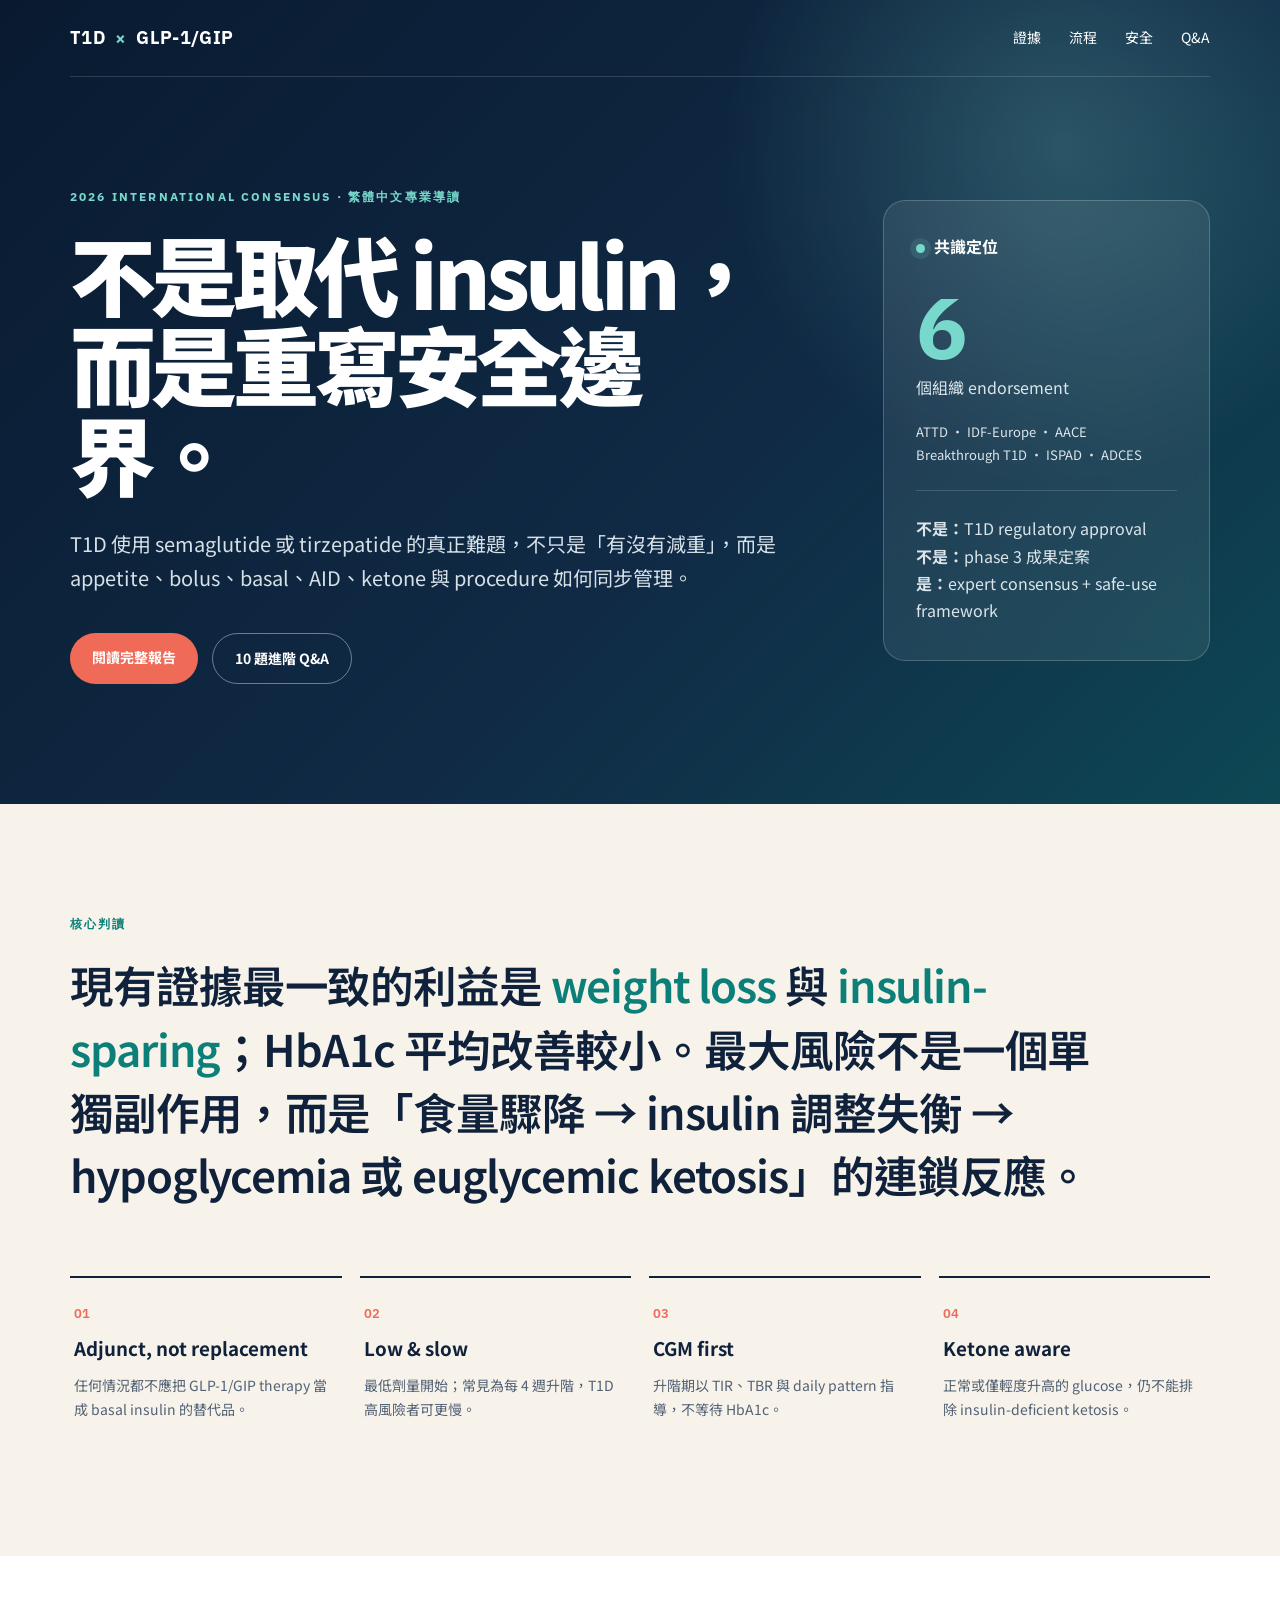
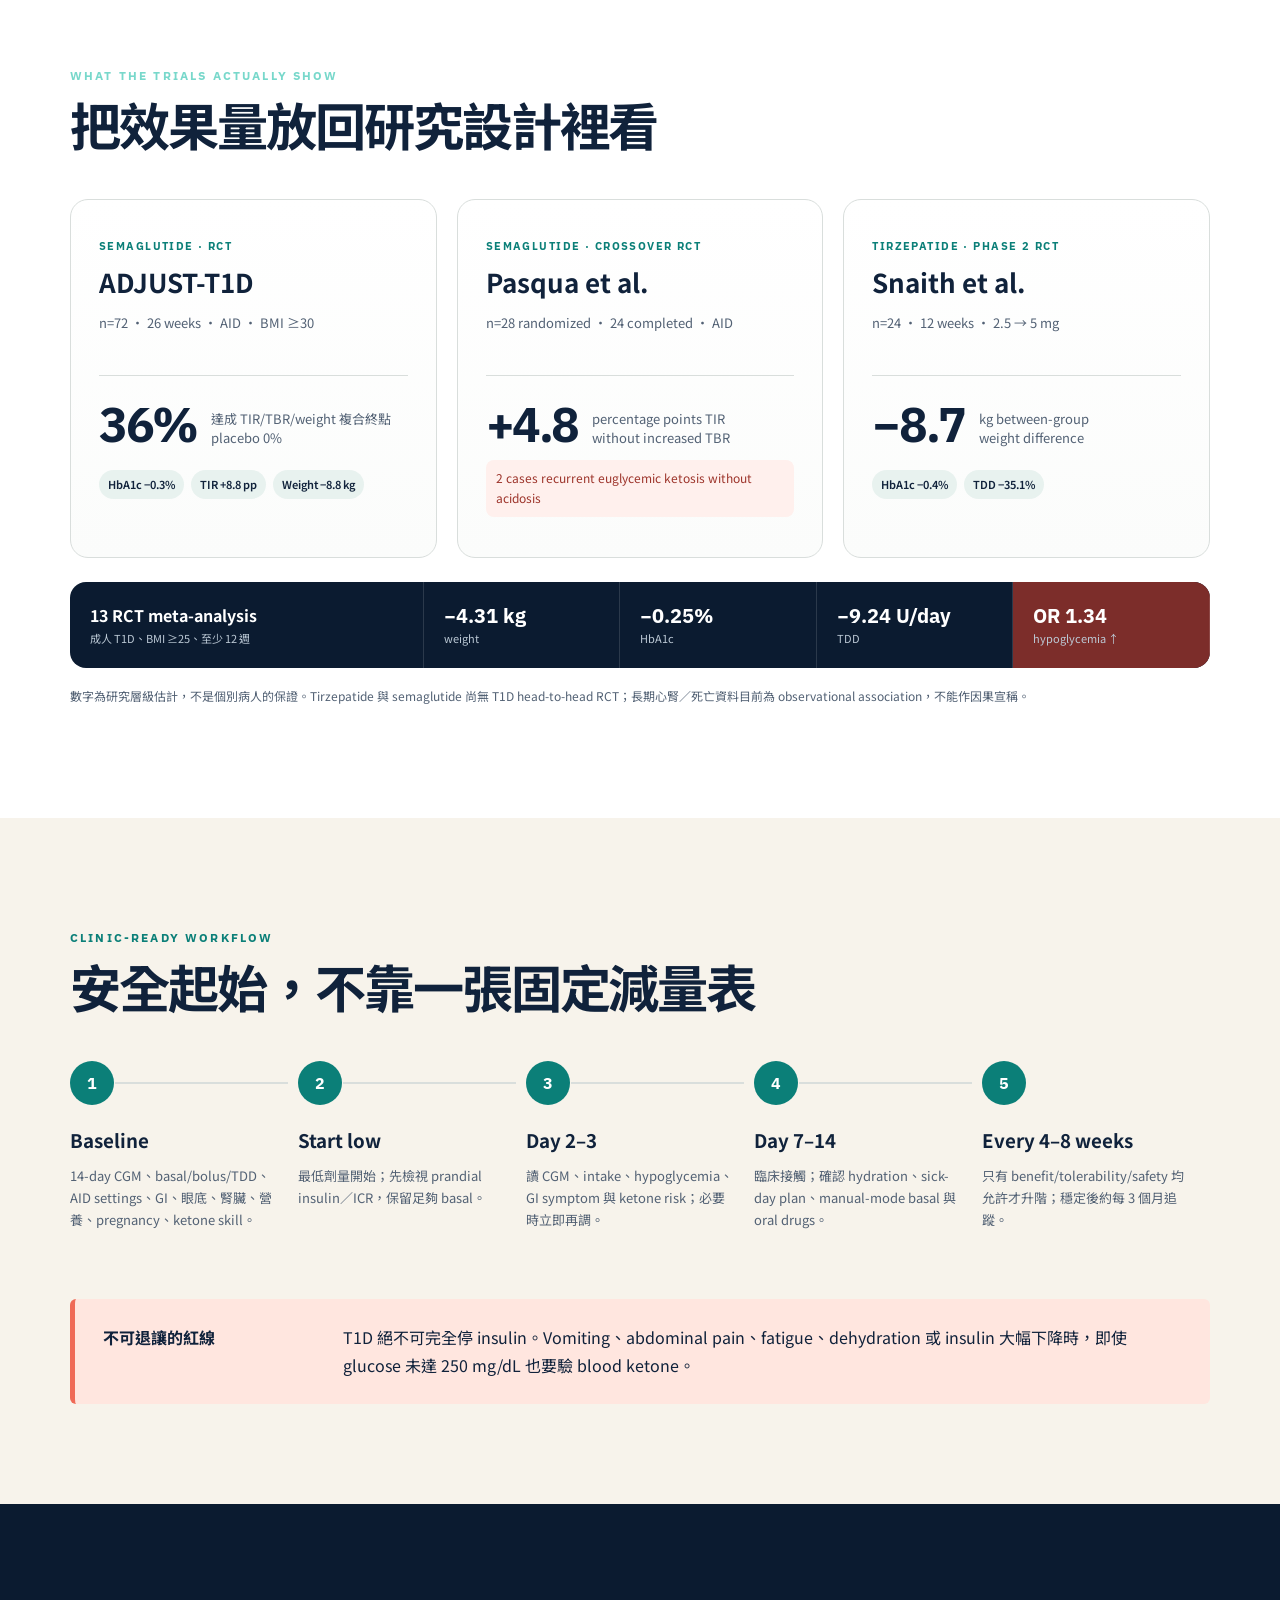
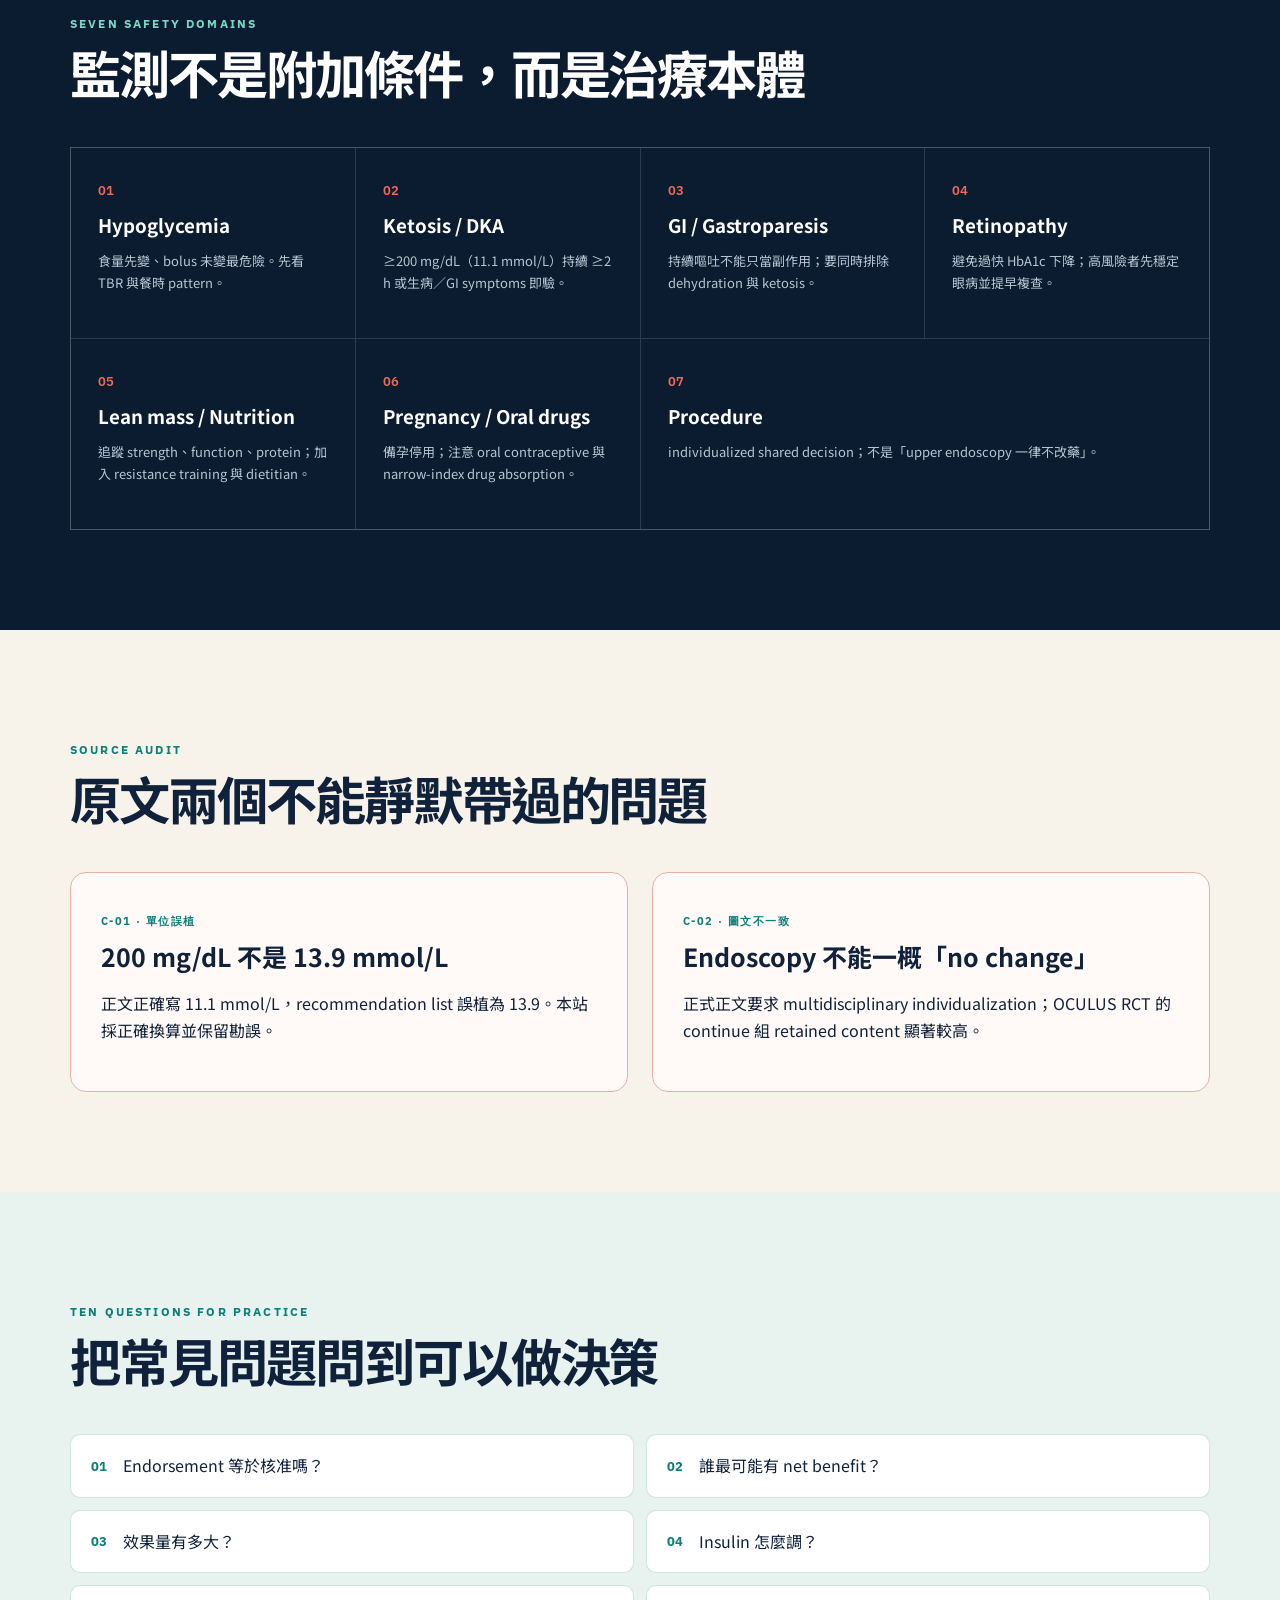
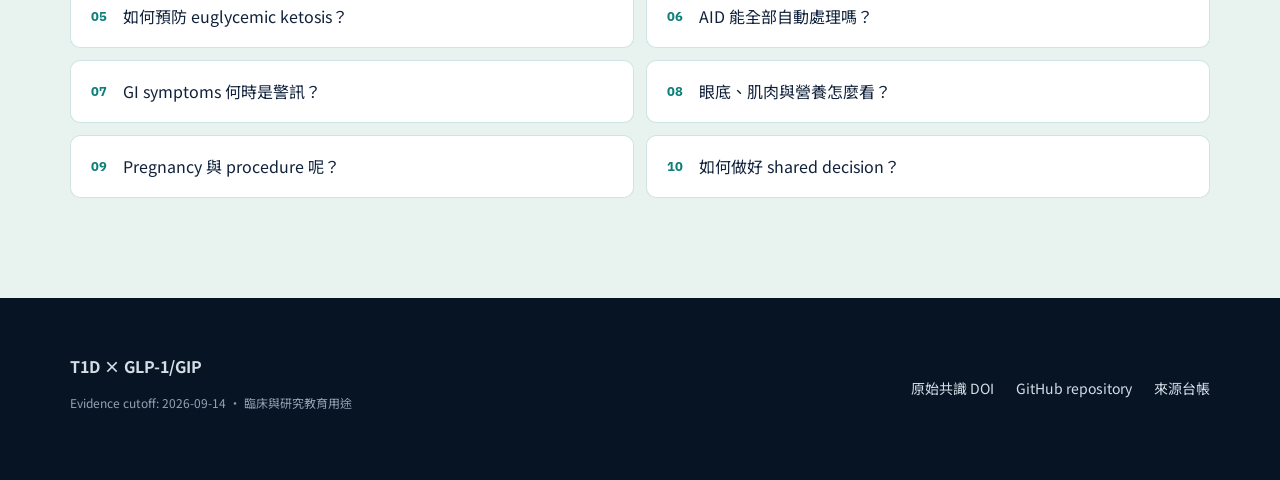
==== docs/index.html @ e06a870b "Publish zh-TW T1D GLP-1 consensus review" ====
<!DOCTYPE html>
<html lang="zh-Hant">
<head>
  <meta charset="utf-8">
  <meta name="viewport" content="width=device-width, initial-scale=1">
  <meta name="description" content="2026 T1D 使用 GLP-1／GLP-1–GIP receptor agonist 國際共識的繁體中文證據導讀與安全實作。">
  <title>T1D × GLP-1/GIP｜2026 共識證據導讀</title>
  <link rel="preconnect" href="https://fonts.googleapis.com">
  <link rel="preconnect" href="https://fonts.gstatic.com" crossorigin>
  <link href="https://fonts.googleapis.com/css2?family=IBM+Plex+Sans:wght@400;500;600;700&amp;family=Noto+Sans+TC:wght@400;500;600;700;900&amp;display=swap" rel="stylesheet">
  <link rel="stylesheet" href="assets/style.css">
</head>
<body>
  <header class="hero">
    <nav class="nav wrap" aria-label="主要導覽">
      <a class="brand" href="#top">T1D <span>×</span> GLP-1/GIP</a>
      <div class="nav-links">
        <a href="#evidence">證據</a><a href="#workflow">流程</a><a href="#safety">安全</a><a href="#qa">Q&amp;A</a>
      </div>
    </nav>
    <div id="top" class="wrap hero-grid">
      <div>
        <p class="eyebrow">2026 INTERNATIONAL CONSENSUS · 繁體中文專業導讀</p>
        <h1>不是取代 insulin，<br>而是重寫安全邊界。</h1>
        <p class="lead">T1D 使用 semaglutide 或 tirzepatide 的真正難題，不只是「有沒有減重」，而是 appetite、bolus、basal、AID、ketone 與 procedure 如何同步管理。</p>
        <div class="actions">
          <a class="button primary" href="https://github.com/zinojeng/t1d-glp1-consensus-zh-tw/blob/main/REPORT_ZH_TW.md">閱讀完整報告</a>
          <a class="button secondary" href="https://github.com/zinojeng/t1d-glp1-consensus-zh-tw/blob/main/QA_ZH_TW.md">10 題進階 Q&amp;A</a>
        </div>
      </div>
      <aside class="status-card" aria-label="共識定位">
        <span class="status-dot"></span><strong>共識定位</strong>
        <div class="big">6</div>
        <p>個組織 endorsement</p>
        <p class="endorsers">ATTD · IDF-Europe · AACE<br>Breakthrough T1D · ISPAD · ADCES</p>
        <hr>
        <p><b>不是：</b>T1D regulatory approval<br><b>不是：</b>phase 3 成果定案<br><b>是：</b>expert consensus + safe-use framework</p>
      </aside>
    </div>
  </header>

  <main>
    <section class="wrap thesis">
      <p class="kicker">核心判讀</p>
      <blockquote>現有證據最一致的利益是 <em>weight loss</em> 與 <em>insulin-sparing</em>；HbA1c 平均改善較小。最大風險不是一個單獨副作用，而是「食量驟降 → insulin 調整失衡 → hypoglycemia 或 euglycemic ketosis」的連鎖反應。</blockquote>
      <div class="four-cards">
        <article><span>01</span><h3>Adjunct, not replacement</h3><p>任何情況都不應把 GLP-1/GIP therapy 當成 basal insulin 的替代品。</p></article>
        <article><span>02</span><h3>Low &amp; slow</h3><p>最低劑量開始；常見為每 4 週升階，T1D 高風險者可更慢。</p></article>
        <article><span>03</span><h3>CGM first</h3><p>升階期以 TIR、TBR 與 daily pattern 指導，不等待 HbA1c。</p></article>
        <article><span>04</span><h3>Ketone aware</h3><p>正常或僅輕度升高的 glucose，仍不能排除 insulin-deficient ketosis。</p></article>
      </div>
    </section>

    <section id="evidence" class="evidence band">
      <div class="wrap">
        <p class="kicker">WHAT THE TRIALS ACTUALLY SHOW</p>
        <h2>把效果量放回研究設計裡看</h2>
        <div class="trial-grid">
          <article class="trial">
            <p class="trial-tag">SEMAGLUTIDE · RCT</p><h3>ADJUST-T1D</h3><p class="n">n=72 · 26 weeks · AID · BMI ≥30</p>
            <div class="metric"><b>36%</b><span>達成 TIR/TBR/weight 複合終點<br>placebo 0%</span></div>
            <div class="mini"><span>HbA1c −0.3%</span><span>TIR +8.8 pp</span><span>Weight −8.8 kg</span></div>
          </article>
          <article class="trial">
            <p class="trial-tag">SEMAGLUTIDE · CROSSOVER RCT</p><h3>Pasqua et al.</h3><p class="n">n=28 randomized · 24 completed · AID</p>
            <div class="metric"><b>+4.8</b><span>percentage points TIR<br>without increased TBR</span></div>
            <p class="warning">2 cases recurrent euglycemic ketosis without acidosis</p>
          </article>
          <article class="trial">
            <p class="trial-tag">TIRZEPATIDE · PHASE 2 RCT</p><h3>Snaith et al.</h3><p class="n">n=24 · 12 weeks · 2.5 → 5 mg</p>
            <div class="metric"><b>−8.7</b><span>kg between-group<br>weight difference</span></div>
            <div class="mini"><span>HbA1c −0.4%</span><span>TDD −35.1%</span></div>
          </article>
        </div>
        <div class="meta-row">
          <div><strong>13 RCT meta-analysis</strong><span>成人 T1D、BMI ≥25、至少 12 週</span></div>
          <div><b>−4.31 kg</b><span>weight</span></div><div><b>−0.25%</b><span>HbA1c</span></div><div><b>−9.24 U/day</b><span>TDD</span></div><div class="risk"><b>OR 1.34</b><span>hypoglycemia ↑</span></div>
        </div>
        <p class="fineprint">數字為研究層級估計，不是個別病人的保證。Tirzepatide 與 semaglutide 尚無 T1D head-to-head RCT；長期心腎／死亡資料目前為 observational association，不能作因果宣稱。</p>
      </div>
    </section>

    <section id="workflow" class="wrap workflow">
      <p class="kicker">CLINIC-READY WORKFLOW</p><h2>安全起始，不靠一張固定減量表</h2>
      <ol class="timeline">
        <li><div class="node">1</div><div><h3>Baseline</h3><p>14-day CGM、basal/bolus/TDD、AID settings、GI、眼底、腎臟、營養、pregnancy、ketone skill。</p></div></li>
        <li><div class="node">2</div><div><h3>Start low</h3><p>最低劑量開始；先檢視 prandial insulin／ICR，保留足夠 basal。</p></div></li>
        <li><div class="node">3</div><div><h3>Day 2–3</h3><p>讀 CGM、intake、hypoglycemia、GI symptom 與 ketone risk；必要時立即再調。</p></div></li>
        <li><div class="node">4</div><div><h3>Day 7–14</h3><p>臨床接觸；確認 hydration、sick-day plan、manual-mode basal 與 oral drugs。</p></div></li>
        <li><div class="node">5</div><div><h3>Every 4–8 weeks</h3><p>只有 benefit/tolerability/safety 均允許才升階；穩定後約每 3 個月追蹤。</p></div></li>
      </ol>
      <div class="redline"><b>不可退讓的紅線</b><span>T1D 絕不可完全停 insulin。Vomiting、abdominal pain、fatigue、dehydration 或 insulin 大幅下降時，即使 glucose 未達 250 mg/dL 也要驗 blood ketone。</span></div>
    </section>

    <section id="safety" class="safety band dark">
      <div class="wrap">
        <p class="kicker">SEVEN SAFETY DOMAINS</p><h2>監測不是附加條件，而是治療本體</h2>
        <div class="safety-grid">
          <article><span>01</span><h3>Hypoglycemia</h3><p>食量先變、bolus 未變最危險。先看 TBR 與餐時 pattern。</p></article>
          <article><span>02</span><h3>Ketosis / DKA</h3><p>≥200 mg/dL（11.1 mmol/L）持續 ≥2 h 或生病／GI symptoms 即驗。</p></article>
          <article><span>03</span><h3>GI / Gastroparesis</h3><p>持續嘔吐不能只當副作用；要同時排除 dehydration 與 ketosis。</p></article>
          <article><span>04</span><h3>Retinopathy</h3><p>避免過快 HbA1c 下降；高風險者先穩定眼病並提早複查。</p></article>
          <article><span>05</span><h3>Lean mass / Nutrition</h3><p>追蹤 strength、function、protein；加入 resistance training 與 dietitian。</p></article>
          <article><span>06</span><h3>Pregnancy / Oral drugs</h3><p>備孕停用；注意 oral contraceptive 與 narrow-index drug absorption。</p></article>
          <article><span>07</span><h3>Procedure</h3><p>individualized shared decision；不是「upper endoscopy 一律不改藥」。</p></article>
        </div>
      </div>
    </section>

    <section class="wrap correction">
      <p class="kicker">SOURCE AUDIT</p><h2>原文兩個不能靜默帶過的問題</h2>
      <div class="correction-grid">
        <article><p class="case">C-01 · 單位誤植</p><h3>200 mg/dL 不是 13.9 mmol/L</h3><p>正文正確寫 11.1 mmol/L，recommendation list 誤植為 13.9。本站採正確換算並保留勘誤。</p></article>
        <article><p class="case">C-02 · 圖文不一致</p><h3>Endoscopy 不能一概「no change」</h3><p>正式正文要求 multidisciplinary individualization；OCULUS RCT 的 continue 組 retained content 顯著較高。</p></article>
      </div>
    </section>

    <section id="qa" class="qa band soft">
      <div class="wrap">
        <p class="kicker">TEN QUESTIONS FOR PRACTICE</p><h2>把常見問題問到可以做決策</h2>
        <div class="qa-grid">
          <a href="https://github.com/zinojeng/t1d-glp1-consensus-zh-tw/blob/main/QA_ZH_TW.md#q1-六個專業組織-endorsement是否代表-semaglutidetirzepatide-已核准治療-t1d"><b>01</b><span>Endorsement 等於核准嗎？</span></a>
          <a href="https://github.com/zinojeng/t1d-glp1-consensus-zh-tw/blob/main/QA_ZH_TW.md#q2-哪一類-t1d-患者最可能有-net-clinical-benefit"><b>02</b><span>誰最可能有 net benefit？</span></a>
          <a href="https://github.com/zinojeng/t1d-glp1-consensus-zh-tw/blob/main/QA_ZH_TW.md#q3-對-hba1ctir體重與-insulin-dose可合理期待多大效果"><b>03</b><span>效果量有多大？</span></a>
          <a href="https://github.com/zinojeng/t1d-glp1-consensus-zh-tw/blob/main/QA_ZH_TW.md#q4-起始-glp-1gip-therapy-時insulin-應如何調整"><b>04</b><span>Insulin 怎麼調？</span></a>
          <a href="https://github.com/zinojeng/t1d-glp1-consensus-zh-tw/blob/main/QA_ZH_TW.md#q5-為什麼可能出現-euglycemic-ketosis如何預防-dka"><b>05</b><span>如何預防 euglycemic ketosis？</span></a>
          <a href="https://github.com/zinojeng/t1d-glp1-consensus-zh-tw/blob/main/QA_ZH_TW.md#q6-aid-是否會自動把所有-insulin-問題處理好"><b>06</b><span>AID 能全部自動處理嗎？</span></a>
          <a href="https://github.com/zinojeng/t1d-glp1-consensus-zh-tw/blob/main/QA_ZH_TW.md#q7-gi-adverse-effects-只是忍一下就好嗎什麼時候要擔心-gastroparesis-或-dka"><b>07</b><span>GI symptoms 何時是警訊？</span></a>
          <a href="https://github.com/zinojeng/t1d-glp1-consensus-zh-tw/blob/main/QA_ZH_TW.md#q8-retinopathylean-mass-與-nutrition-應怎麼監測"><b>08</b><span>眼底、肌肉與營養怎麼看？</span></a>
          <a href="https://github.com/zinojeng/t1d-glp1-consensus-zh-tw/blob/main/QA_ZH_TW.md#q9-pregnancyoral-contraceptivesurgeryendoscopy-有哪些關鍵點"><b>09</b><span>Pregnancy 與 procedure 呢？</span></a>
          <a href="https://github.com/zinojeng/t1d-glp1-consensus-zh-tw/blob/main/QA_ZH_TW.md#q10-面對目前證據如何完成高品質-shared-decision-making"><b>10</b><span>如何做好 shared decision？</span></a>
        </div>
      </div>
    </section>
  </main>

  <footer>
    <div class="wrap footer-grid"><div><strong>T1D × GLP-1/GIP</strong><p>Evidence cutoff: 2026-09-14 · 臨床與研究教育用途</p></div><div><a href="https://doi.org/10.1177/15209156261449879">原始共識 DOI</a><a href="https://github.com/zinojeng/t1d-glp1-consensus-zh-tw">GitHub repository</a><a href="https://github.com/zinojeng/t1d-glp1-consensus-zh-tw/blob/main/research/SOURCE_LEDGER.md">來源台帳</a></div></div>
  </footer>
</body>
</html>
---- docs/assets/style.css ----
:root{--ink:#10223b;--muted:#526174;--paper:#f7f3eb;--white:#fff;--teal:#0b7f78;--aqua:#78d8cb;--coral:#ef6a57;--gold:#d9a441;--line:#d9dedc;--navy:#0b1b30;--soft:#e8f2ef}*{box-sizing:border-box}html{scroll-behavior:smooth}body{margin:0;color:var(--ink);background:var(--paper);font-family:"Noto Sans TC","IBM Plex Sans",sans-serif;line-height:1.7}.wrap{width:min(1140px,calc(100% - 40px));margin:auto}.hero{color:#fff;background:radial-gradient(circle at 83% 18%,rgba(120,216,203,.25),transparent 27%),linear-gradient(135deg,#091a30 0%,#102a45 58%,#0b5d60 130%);min-height:760px;overflow:hidden}.nav{display:flex;justify-content:space-between;align-items:center;padding:26px 0;border-bottom:1px solid rgba(255,255,255,.15)}.brand{font:700 18px "IBM Plex Sans",sans-serif;color:#fff;text-decoration:none;letter-spacing:.02em}.brand span{color:var(--aqua);padding:0 5px}.nav-links{display:flex;gap:28px}.nav-links a,.footer-grid a{color:inherit;text-decoration:none;font-size:14px}.nav-links a:hover{color:var(--aqua)}.hero-grid{display:grid;grid-template-columns:1.55fr .7fr;gap:90px;align-items:center;padding:100px 0 120px}.eyebrow,.kicker{font:700 12px "IBM Plex Sans",sans-serif;letter-spacing:.18em;text-transform:uppercase;color:var(--aqua)}h1{font-size:clamp(48px,7vw,86px);line-height:1.05;letter-spacing:-.055em;margin:22px 0 28px;font-weight:900}h2{font-size:clamp(34px,4vw,54px);line-height:1.15;letter-spacing:-.04em;margin:10px 0 45px}h3{line-height:1.35;margin:10px 0}.lead{font-size:20px;color:#d5e0e7;max-width:720px}.actions{display:flex;gap:14px;margin-top:38px}.button{display:inline-block;text-decoration:none;border-radius:999px;padding:13px 22px;font-weight:700;font-size:14px}.primary{background:var(--coral);color:#fff}.secondary{border:1px solid rgba(255,255,255,.4);color:#fff}.status-card{background:rgba(255,255,255,.08);border:1px solid rgba(255,255,255,.2);border-radius:22px;padding:32px;backdrop-filter:blur(12px)}.status-dot{display:inline-block;width:9px;height:9px;background:var(--aqua);border-radius:50%;margin-right:9px;box-shadow:0 0 0 6px rgba(120,216,203,.12)}.status-card .big{font:700 86px/1 "IBM Plex Sans",sans-serif;color:var(--aqua);margin-top:24px}.status-card p{margin:4px 0;color:#dce5ea}.status-card .endorsers{font-size:13px;line-height:1.8;margin:18px 0}.status-card hr{border:0;border-top:1px solid rgba(255,255,255,.16);margin:24px 0}.thesis{padding:100px 0}.thesis .kicker,.workflow .kicker,.correction .kicker,.qa .kicker{color:var(--teal)}blockquote{font-size:clamp(27px,3.4vw,45px);font-weight:600;line-height:1.45;letter-spacing:-.025em;margin:20px 0 70px;max-width:1050px}blockquote em{color:var(--teal);font-style:normal}.four-cards{display:grid;grid-template-columns:repeat(4,1fr);gap:18px}.four-cards article{border-top:2px solid var(--ink);padding:20px 4px}.four-cards span,.safety-grid span{font:600 13px "IBM Plex Sans";color:var(--coral)}.four-cards p{color:var(--muted);font-size:14px}.band{padding:100px 0}.evidence{background:#fff}.trial-grid{display:grid;grid-template-columns:repeat(3,1fr);gap:20px}.trial{border:1px solid var(--line);border-radius:18px;padding:28px;background:linear-gradient(180deg,#fff,#fbfcfb)}.trial-tag,.case{font:700 11px "IBM Plex Sans";letter-spacing:.13em;color:var(--teal)}.trial h3{font-size:26px}.n{font-size:13px;color:var(--muted);min-height:45px}.metric{display:flex;align-items:flex-end;gap:14px;border-top:1px solid var(--line);padding-top:24px;margin-top:18px}.metric b{font:700 48px/1 "IBM Plex Sans";letter-spacing:-.05em}.metric span{font-size:13px;line-height:1.45;color:var(--muted)}.mini{display:flex;flex-wrap:wrap;gap:7px;margin-top:22px}.mini span{background:var(--soft);border-radius:99px;padding:5px 9px;font-size:11px;font-weight:600}.warning{color:#9d342b;background:#fff0ed;padding:8px 10px;border-radius:8px;font-size:12px}.meta-row{display:grid;grid-template-columns:1.8fr repeat(4,1fr);border-radius:16px;overflow:hidden;margin-top:24px;background:var(--navy);color:#fff}.meta-row>div{padding:20px;border-right:1px solid rgba(255,255,255,.13);display:flex;flex-direction:column;justify-content:center}.meta-row span{font-size:11px;color:#bcc9d5}.meta-row b{font:700 20px "IBM Plex Sans"}.meta-row .risk{background:#7c2d2a}.fineprint{font-size:12px;color:var(--muted);margin-top:18px}.workflow{padding:100px 0}.timeline{list-style:none;padding:0;margin:0;display:grid;grid-template-columns:repeat(5,1fr);gap:0}.timeline li{position:relative;padding:0 20px 20px 0}.timeline li:after{content:"";position:absolute;top:21px;left:45px;right:10px;height:2px;background:var(--line)}.timeline li:last-child:after{display:none}.node{width:44px;height:44px;border-radius:50%;display:grid;place-items:center;background:var(--teal);color:#fff;font:700 16px "IBM Plex Sans";position:relative;z-index:2}.timeline h3{margin-top:22px}.timeline p{font-size:13px;color:var(--muted)}.redline{display:grid;grid-template-columns:220px 1fr;gap:20px;padding:25px 28px;background:#ffe6df;border-left:5px solid var(--coral);border-radius:6px;margin-top:35px}.dark{background:var(--navy);color:#fff}.safety-grid{display:grid;grid-template-columns:repeat(4,1fr);gap:1px;background:rgba(255,255,255,.14);border:1px solid rgba(255,255,255,.14)}.safety-grid article{background:var(--navy);padding:27px;min-height:190px}.safety-grid article:last-child{grid-column:span 2}.safety-grid p{color:#b8c6d2;font-size:13px}.correction{padding:100px 0}.correction-grid{display:grid;grid-template-columns:1fr 1fr;gap:24px}.correction-grid article{border:1px solid #e5b1a7;border-radius:16px;padding:30px;background:#fff9f7}.correction-grid h3{font-size:25px}.soft{background:var(--soft)}.qa-grid{display:grid;grid-template-columns:1fr 1fr;gap:12px}.qa-grid a{background:#fff;color:var(--ink);border:1px solid rgba(11,127,120,.2);border-radius:10px;padding:17px 20px;text-decoration:none;display:flex;align-items:center;gap:16px;transition:.2s}.qa-grid a:hover{transform:translateY(-2px);border-color:var(--teal);box-shadow:0 8px 24px rgba(16,34,59,.08)}.qa-grid b{font:700 13px "IBM Plex Sans";color:var(--teal)}footer{background:#071424;color:#d4dee7;padding:55px 0}.footer-grid{display:flex;justify-content:space-between}.footer-grid p{font-size:12px;color:#91a3b2}.footer-grid div:last-child{display:flex;gap:22px;align-items:center}@media(max-width:900px){.hero{min-height:auto}.hero-grid{grid-template-columns:1fr;padding:70px 0;gap:35px}.status-card{max-width:450px}.four-cards,.trial-grid,.safety-grid{grid-template-columns:1fr 1fr}.meta-row{grid-template-columns:1fr 1fr}.meta-row>div:first-child{grid-column:1/-1}.timeline{grid-template-columns:1fr 1fr}.timeline li:after{display:none}}@media(max-width:600px){.wrap{width:min(100% - 28px,1140px)}.nav-links{display:none}.hero-grid{padding:55px 0 75px}h1{font-size:46px}.lead{font-size:17px}.actions{flex-direction:column;align-items:flex-start}.four-cards,.trial-grid,.safety-grid,.correction-grid,.qa-grid,.timeline{grid-template-columns:1fr}.safety-grid article:last-child{grid-column:auto}.meta-row{grid-template-columns:1fr 1fr}.redline{grid-template-columns:1fr}.footer-grid{display:block}.footer-grid div:last-child{align-items:flex-start;flex-direction:column;gap:8px;margin-top:25px}.band,.thesis,.workflow,.correction{padding:72px 0}}
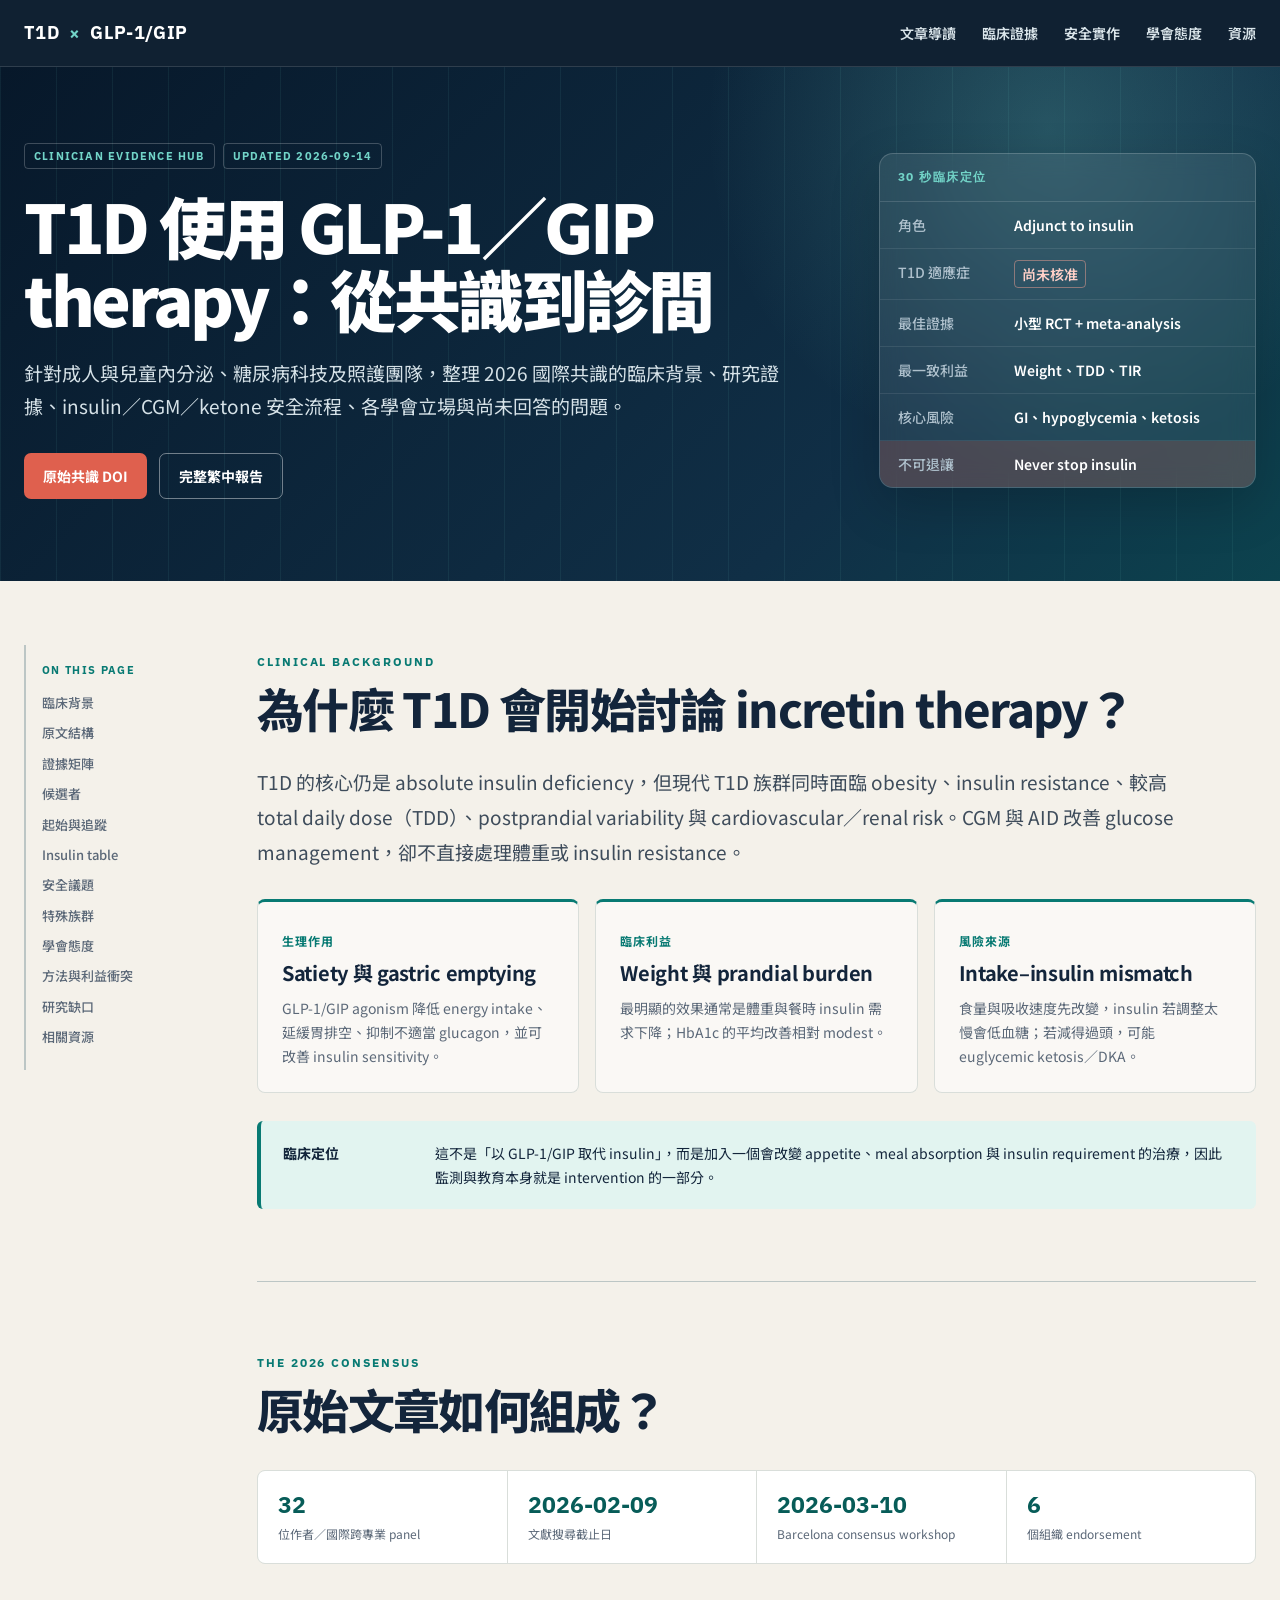
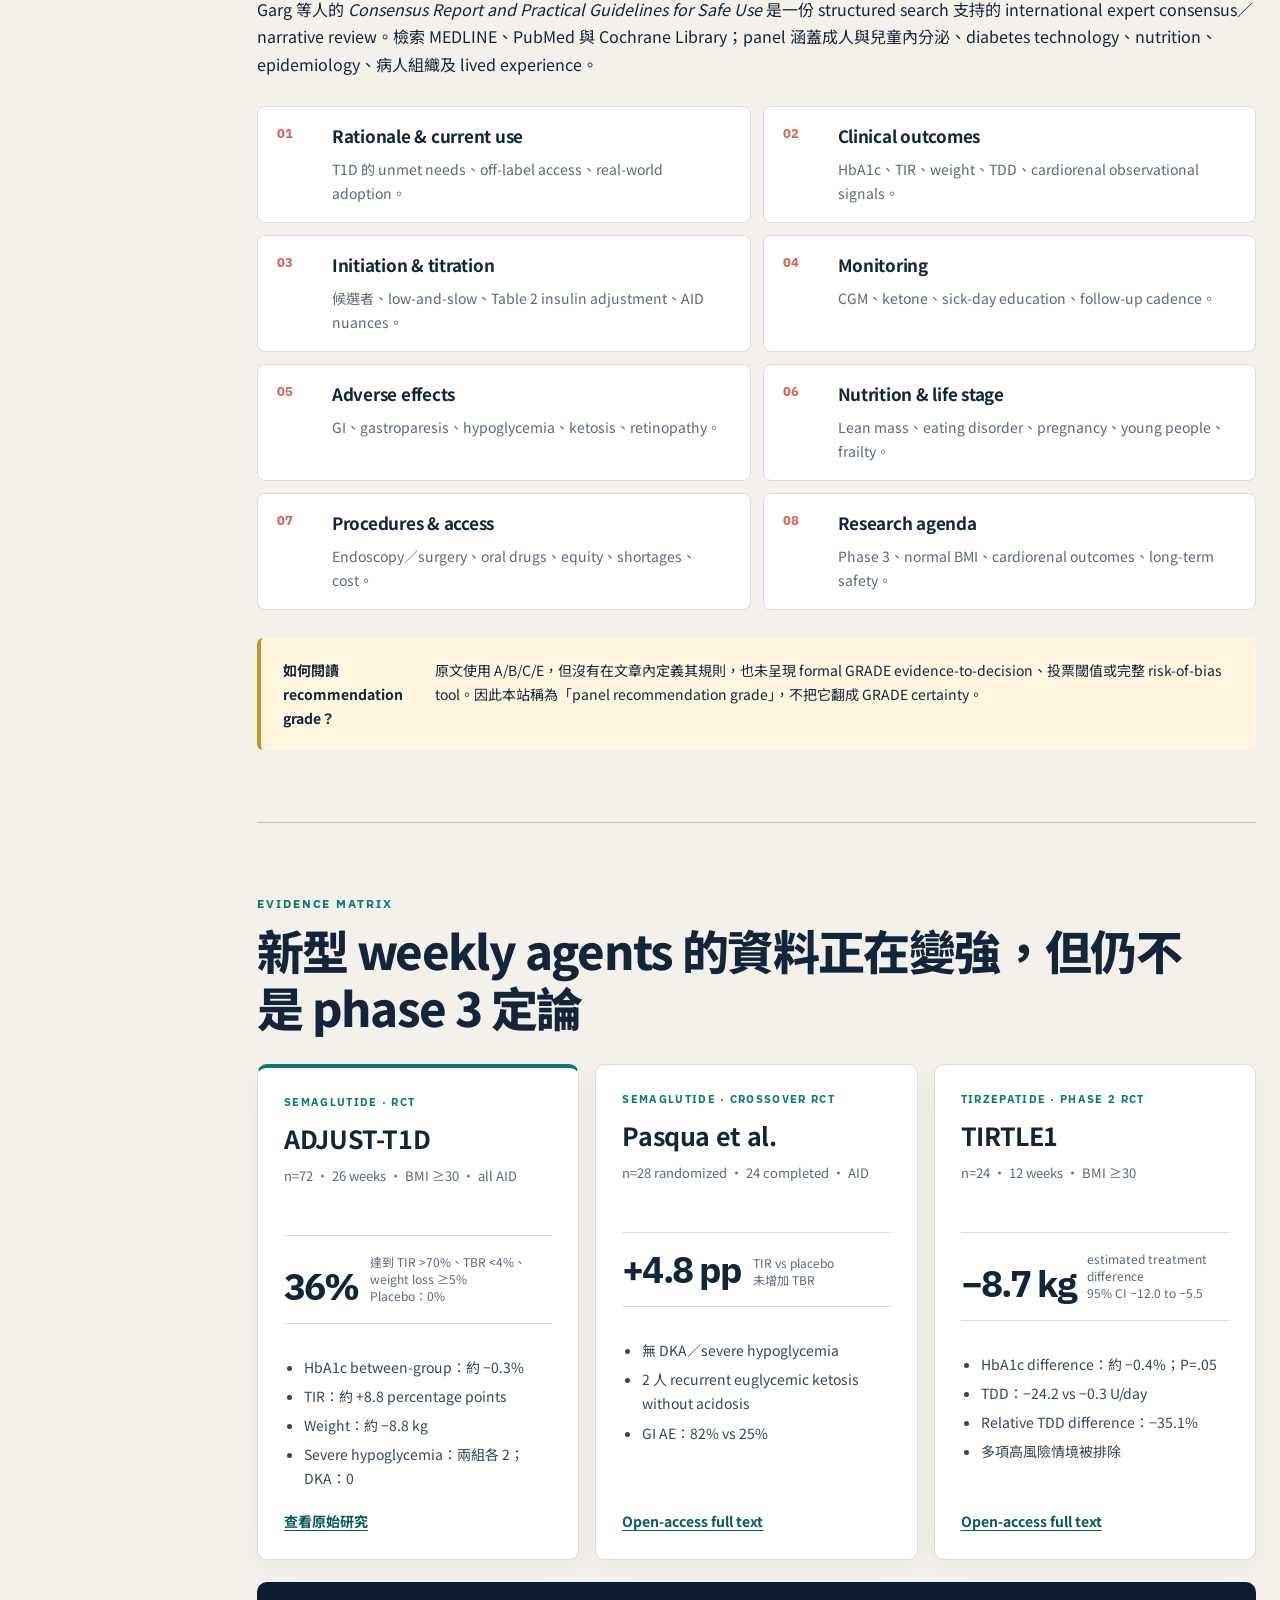
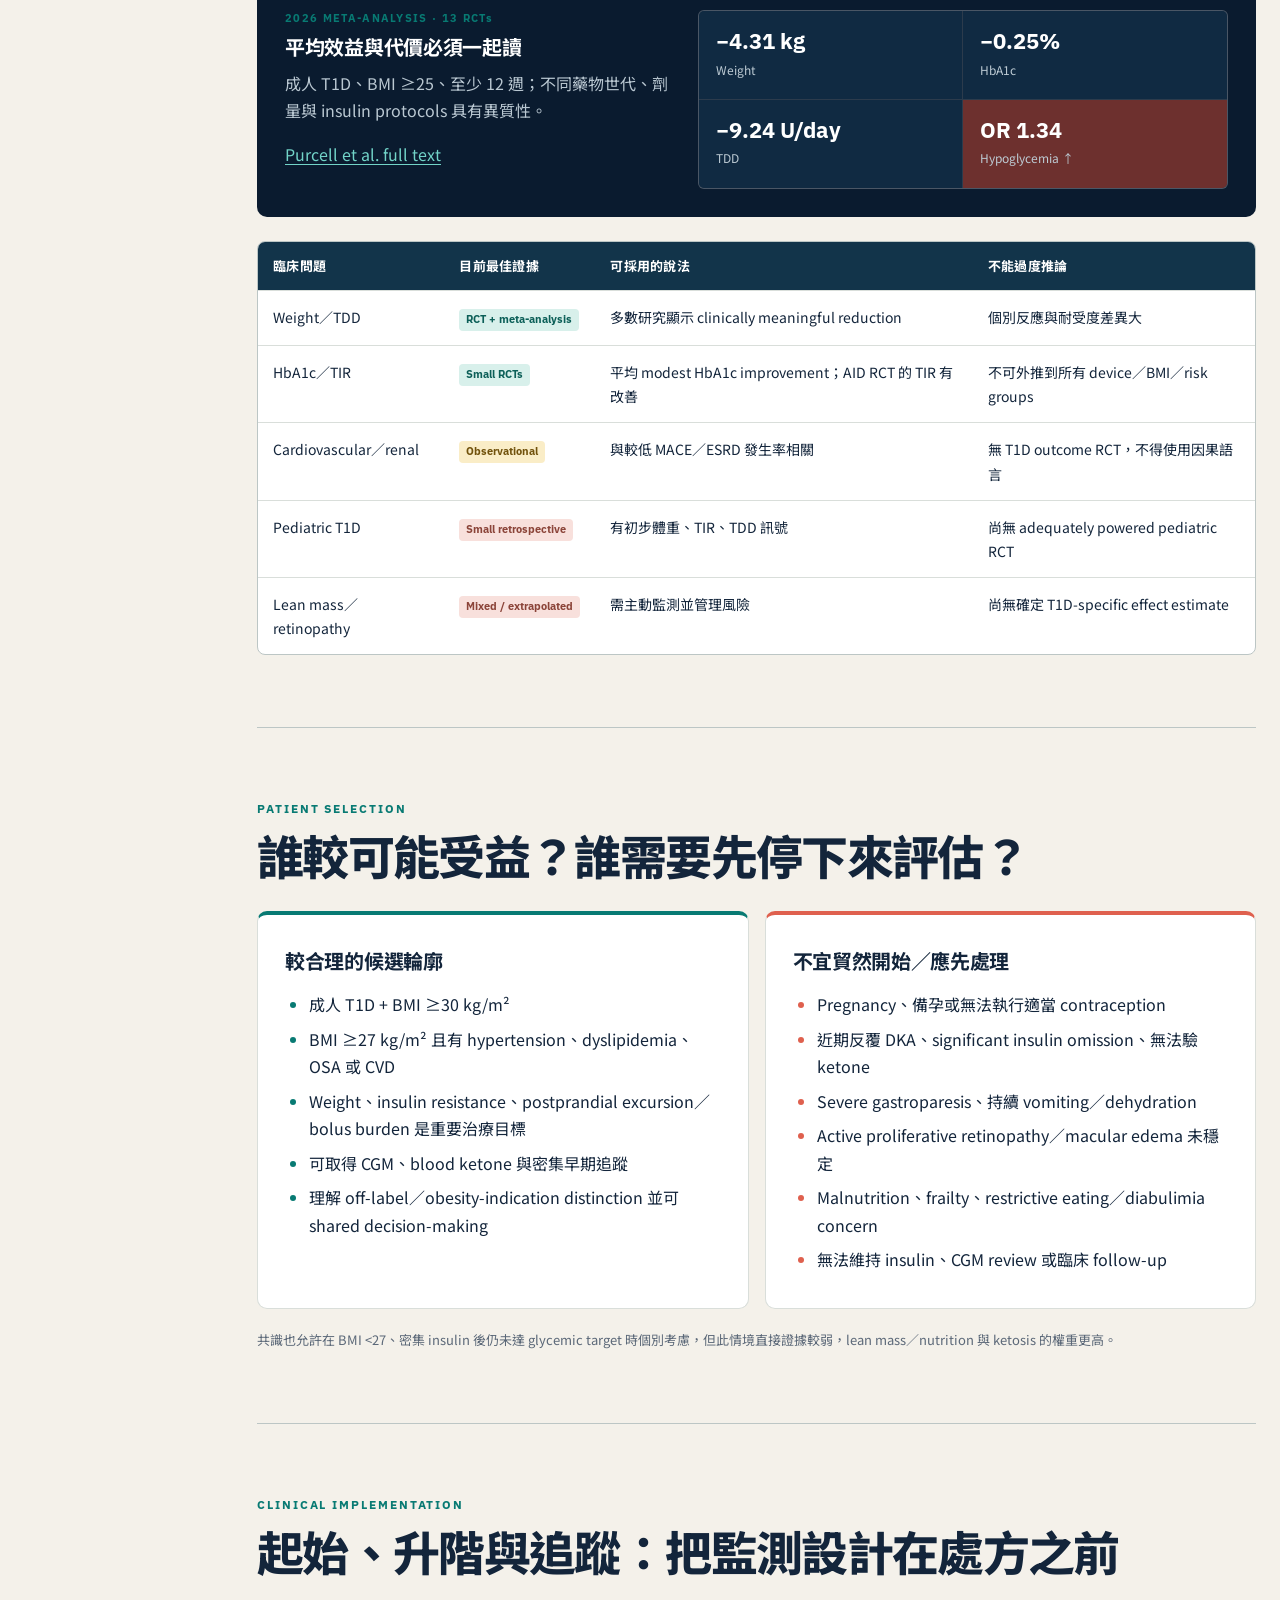
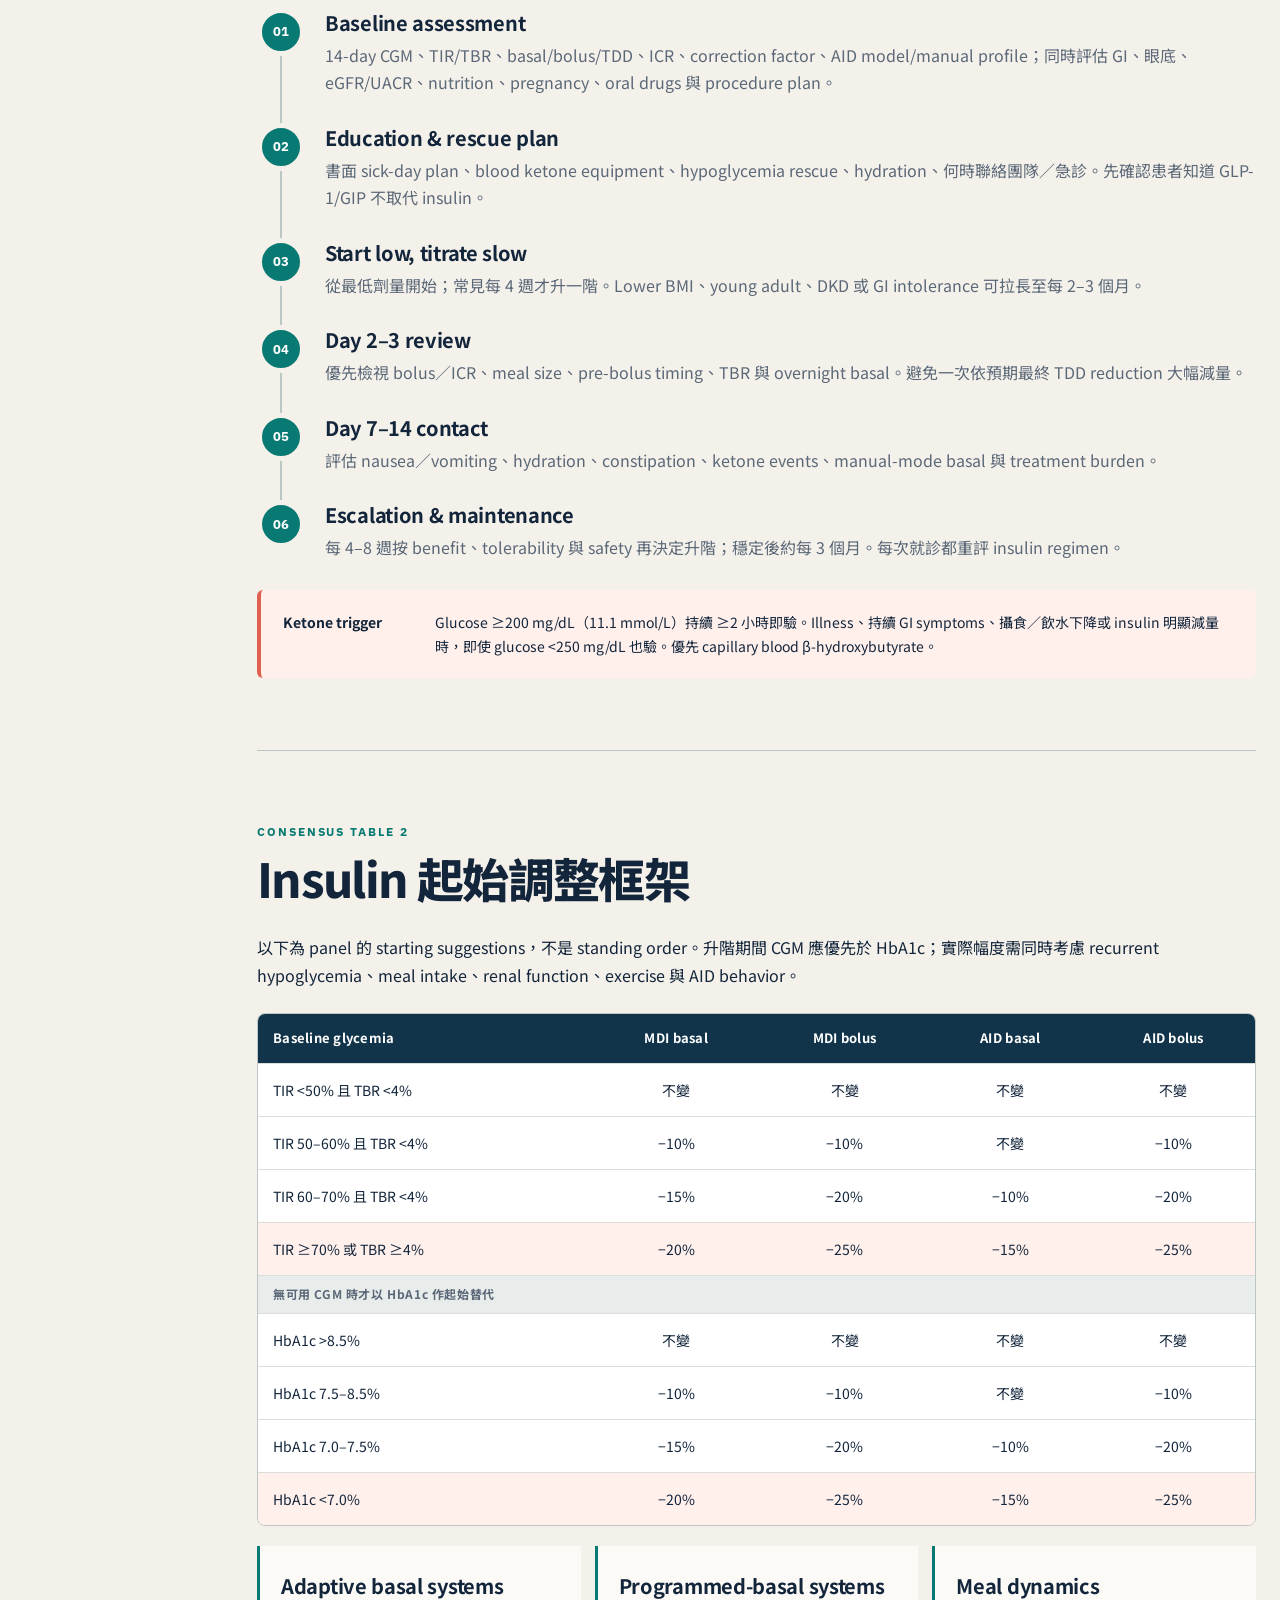
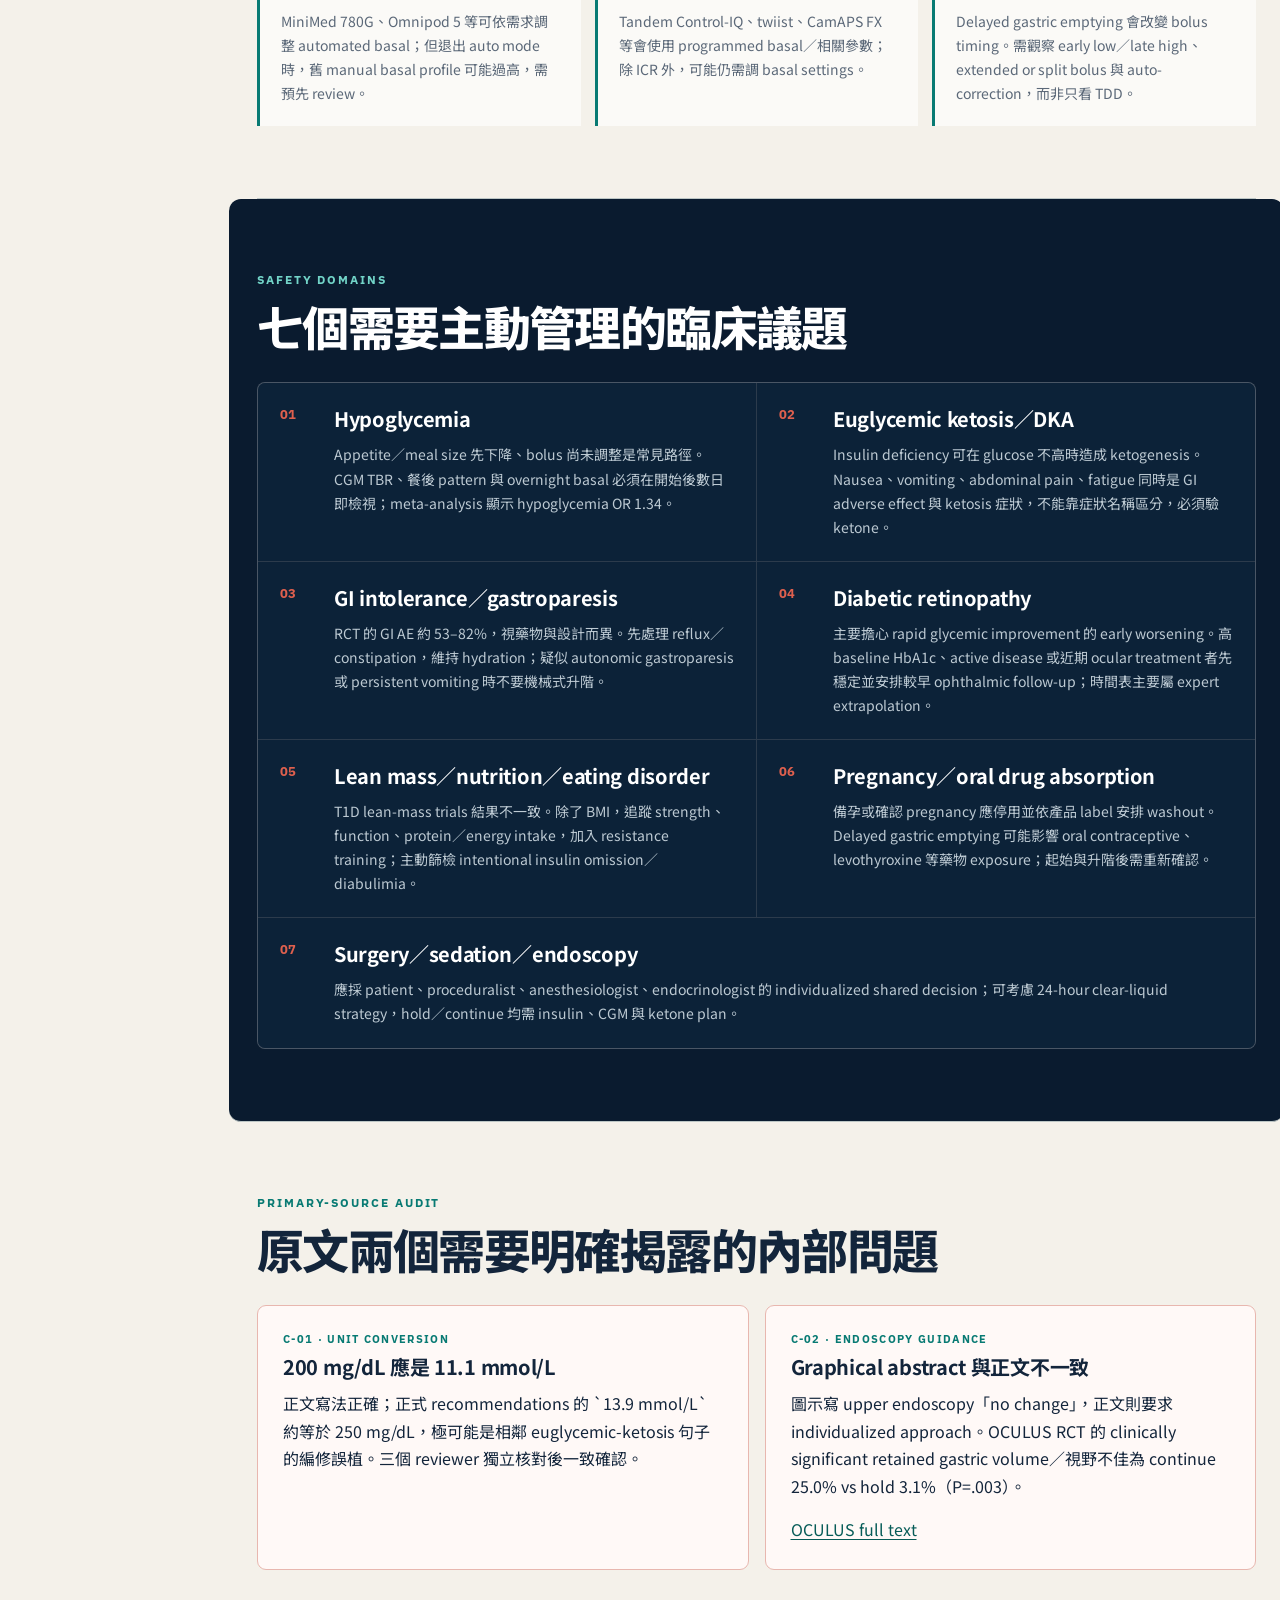
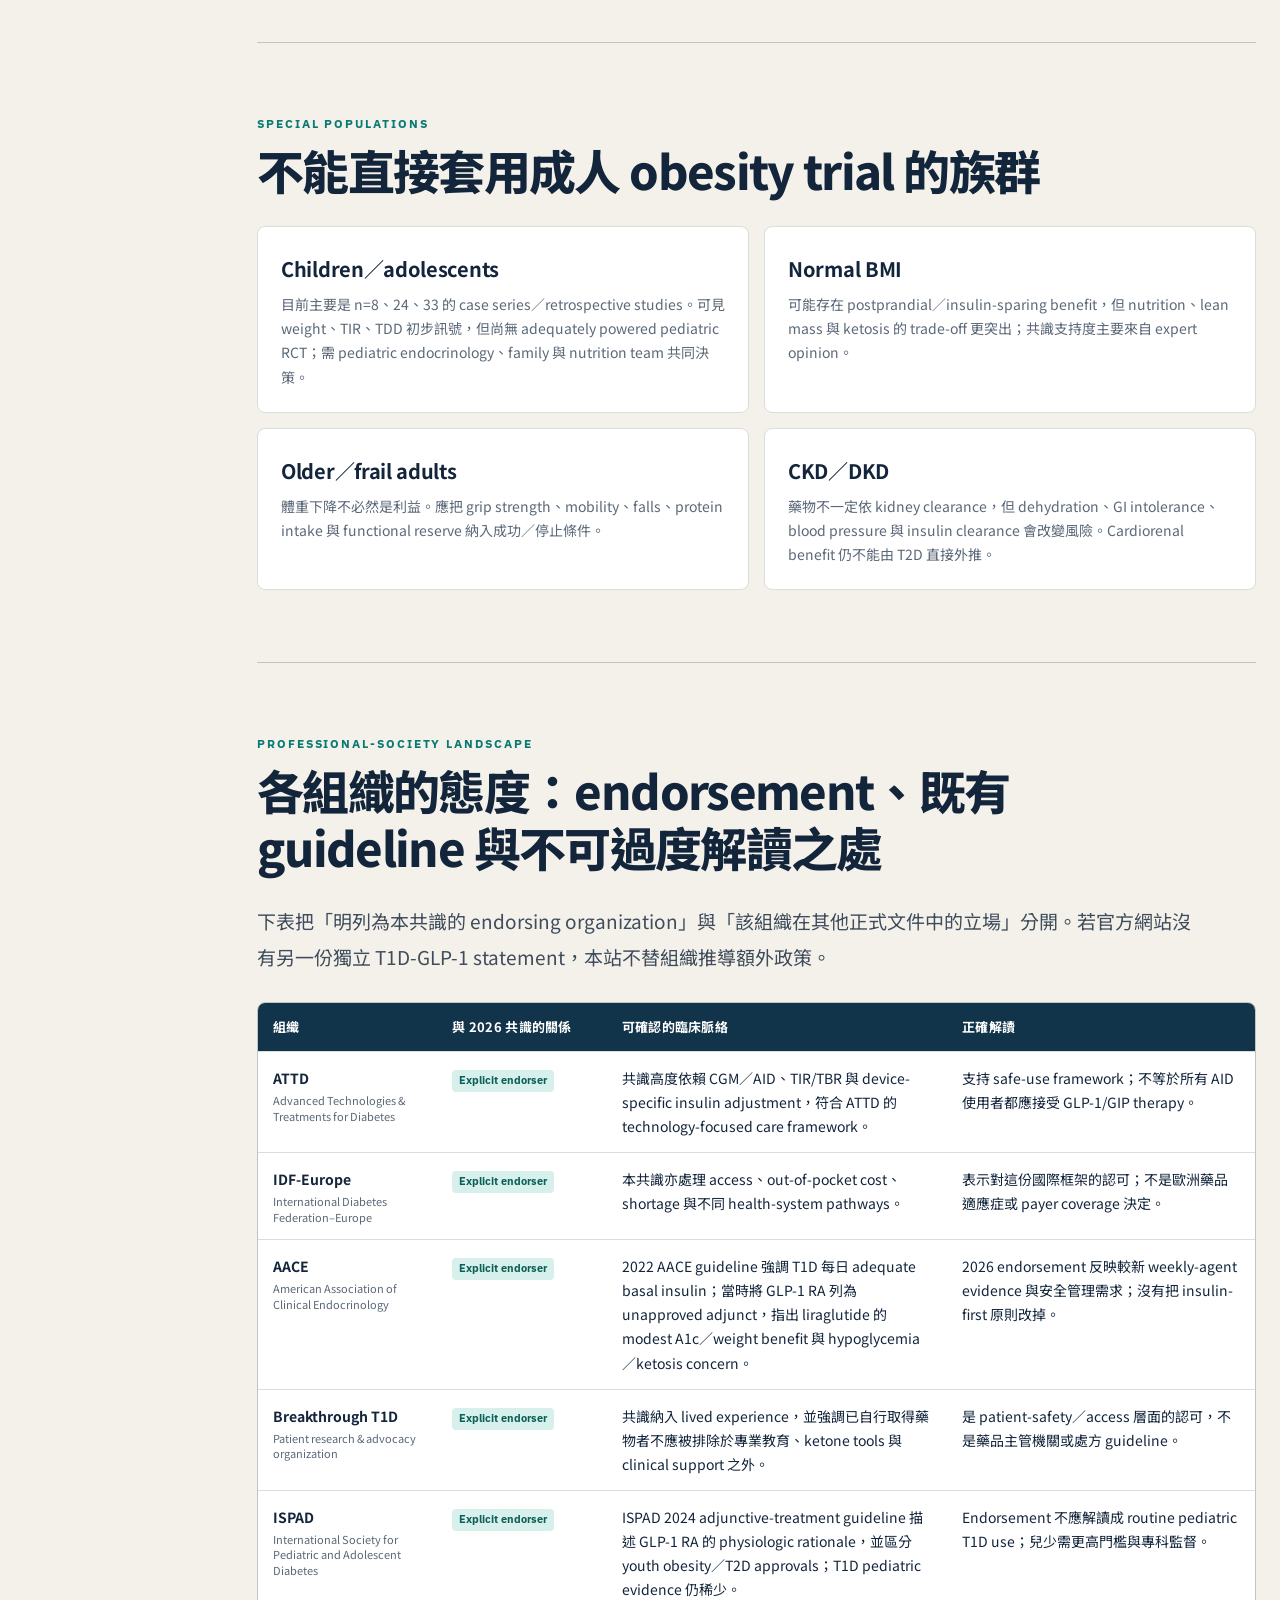
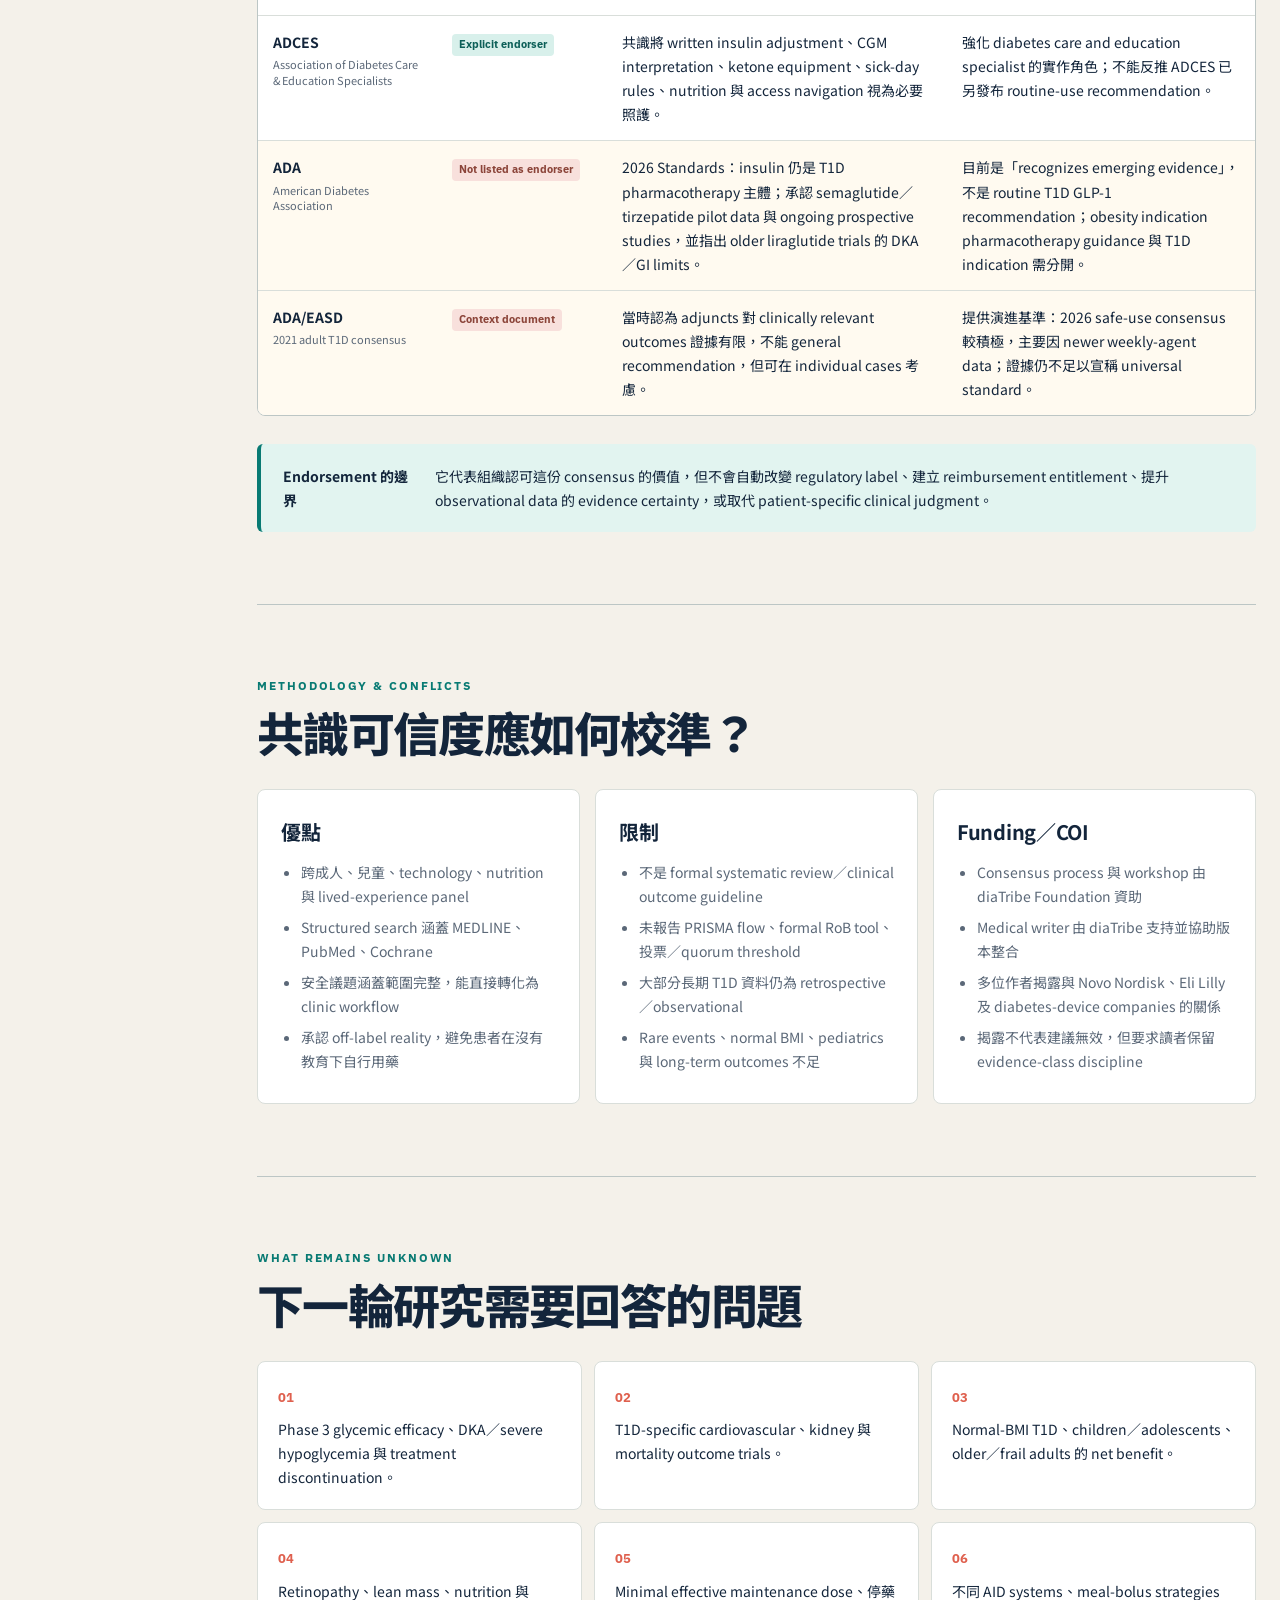
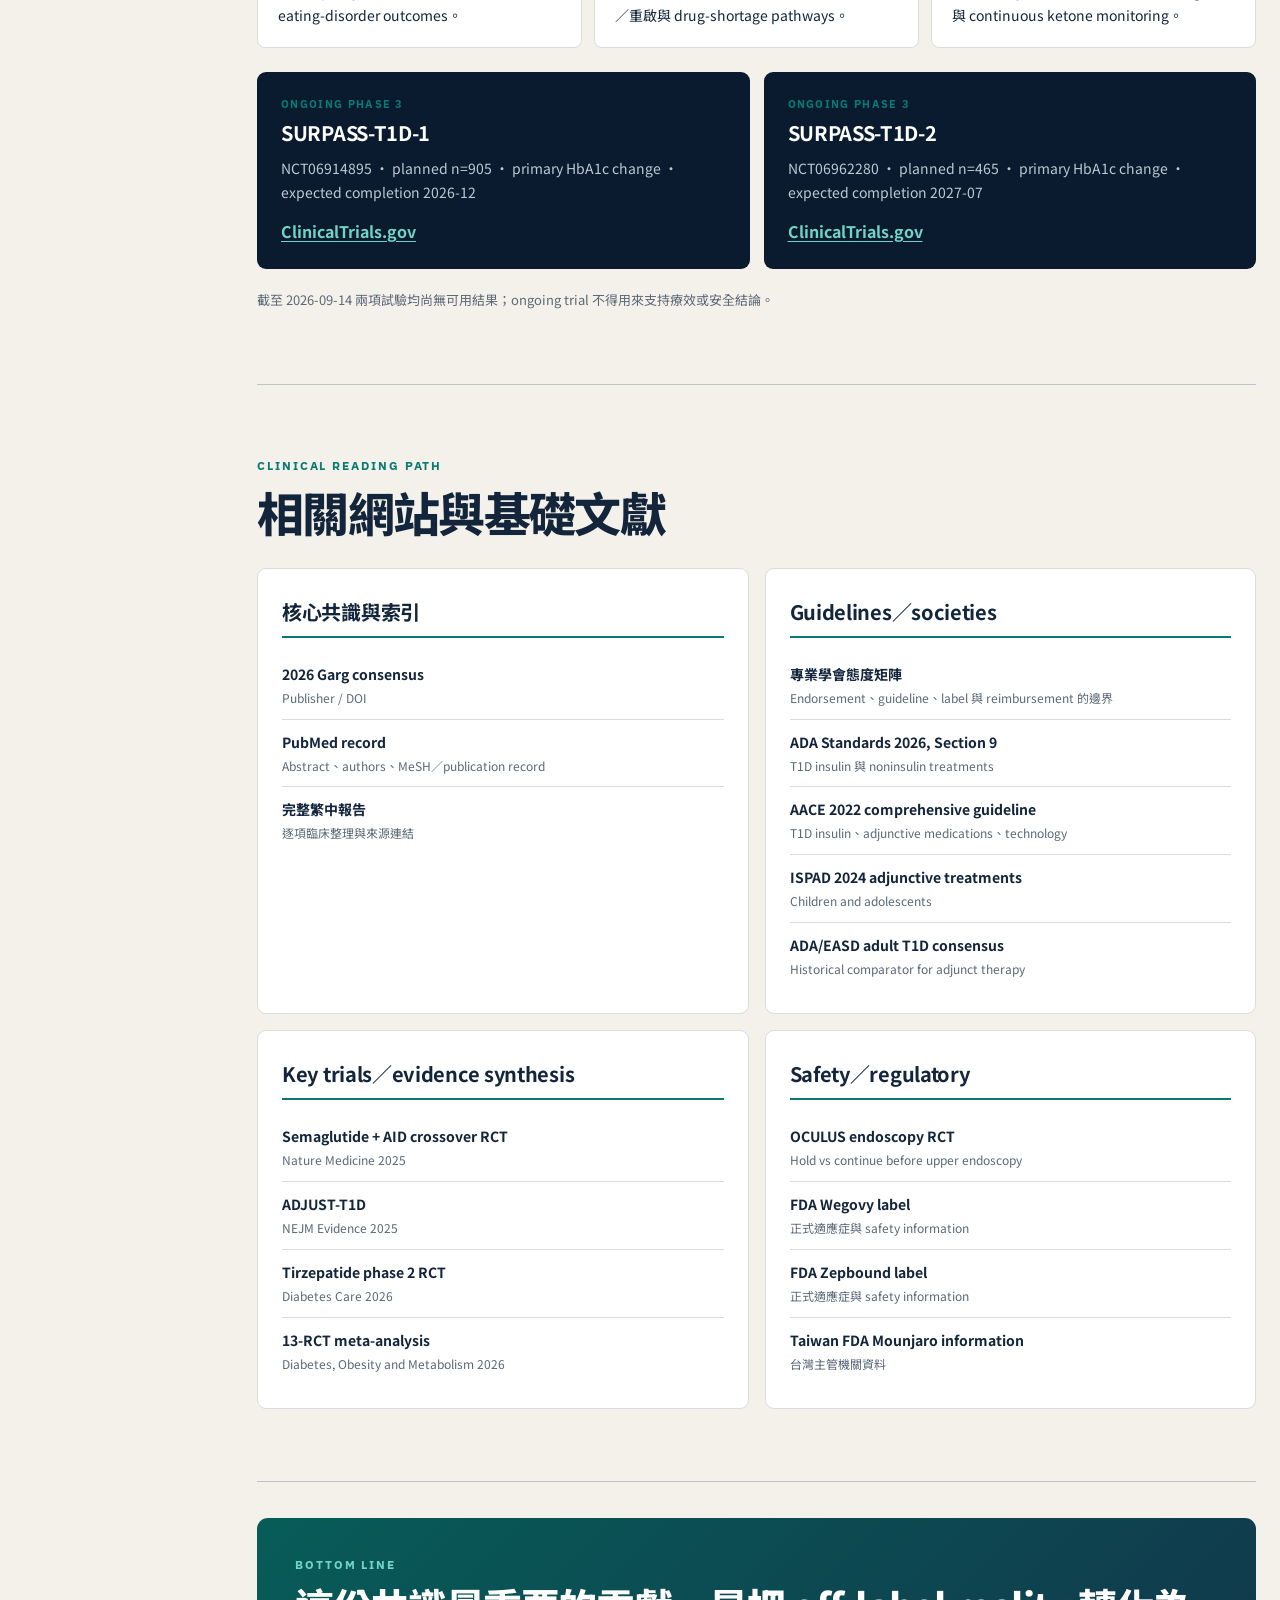
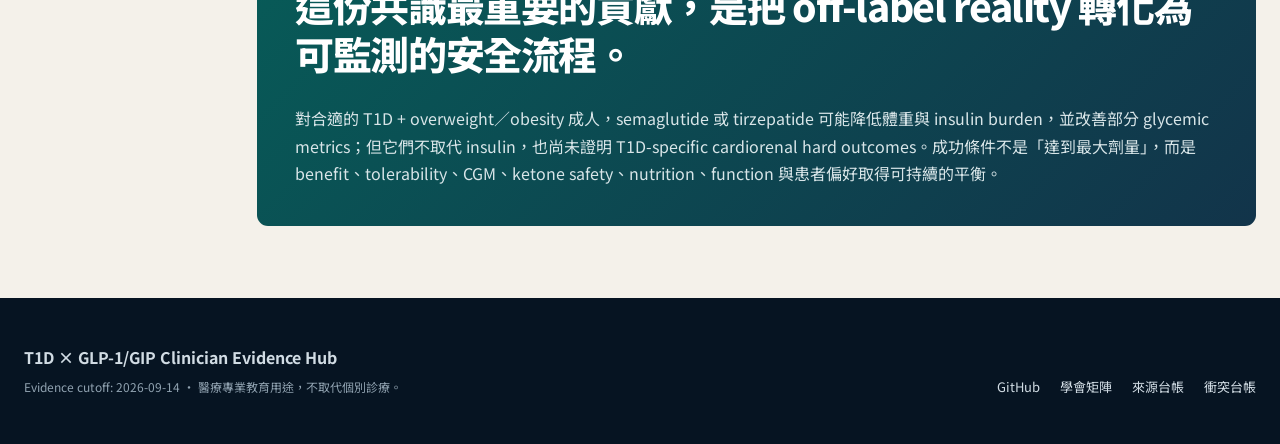
==== commit f6e33100: "Expand clinician evidence hub and society guidance" ====
--- a/docs/index.html
+++ b/docs/index.html
@@ -3,139 +3,306 @@
 <head>
   <meta charset="utf-8">
   <meta name="viewport" content="width=device-width, initial-scale=1">
-  <meta name="description" content="2026 T1D 使用 GLP-1／GLP-1–GIP receptor agonist 國際共識的繁體中文證據導讀與安全實作。">
-  <title>T1D × GLP-1/GIP｜2026 共識證據導讀</title>
+  <meta name="description" content="給內分泌與糖尿病專業人員的 2026 T1D 使用 GLP-1／dual GLP-1–GIP receptor agonist 共識導讀、證據矩陣與安全實作。">
+  <title>T1D × GLP-1/GIP｜臨床證據與安全實作</title>
   <link rel="preconnect" href="https://fonts.googleapis.com">
   <link rel="preconnect" href="https://fonts.gstatic.com" crossorigin>
   <link href="https://fonts.googleapis.com/css2?family=IBM+Plex+Sans:wght@400;500;600;700&amp;family=Noto+Sans+TC:wght@400;500;600;700;900&amp;display=swap" rel="stylesheet">
   <link rel="stylesheet" href="assets/style.css">
 </head>
 <body>
-  <header class="hero">
+  <a class="skip-link" href="#overview">跳至主要內容</a>
+  <header class="site-header">
     <nav class="nav wrap" aria-label="主要導覽">
       <a class="brand" href="#top">T1D <span>×</span> GLP-1/GIP</a>
       <div class="nav-links">
-        <a href="#evidence">證據</a><a href="#workflow">流程</a><a href="#safety">安全</a><a href="#qa">Q&amp;A</a>
+        <a href="#article">文章導讀</a>
+        <a href="#evidence">臨床證據</a>
+        <a href="#practice">安全實作</a>
+        <a href="#societies">學會態度</a>
+        <a href="#resources">資源</a>
       </div>
     </nav>
-    <div id="top" class="wrap hero-grid">
+  </header>
+
+  <section id="top" class="hero">
+    <div class="wrap hero-grid">
       <div>
-        <p class="eyebrow">2026 INTERNATIONAL CONSENSUS · 繁體中文專業導讀</p>
-        <h1>不是取代 insulin，<br>而是重寫安全邊界。</h1>
-        <p class="lead">T1D 使用 semaglutide 或 tirzepatide 的真正難題，不只是「有沒有減重」，而是 appetite、bolus、basal、AID、ketone 與 procedure 如何同步管理。</p>
+        <div class="badges"><span>CLINICIAN EVIDENCE HUB</span><span>UPDATED 2026-09-14</span></div>
+        <h1>T1D 使用 GLP-1／GIP therapy：從共識到診間</h1>
+        <p class="lead">針對成人與兒童內分泌、糖尿病科技及照護團隊，整理 2026 國際共識的臨床背景、研究證據、insulin／CGM／ketone 安全流程、各學會立場與尚未回答的問題。</p>
         <div class="actions">
-          <a class="button primary" href="https://github.com/zinojeng/t1d-glp1-consensus-zh-tw/blob/main/REPORT_ZH_TW.md">閱讀完整報告</a>
-          <a class="button secondary" href="https://github.com/zinojeng/t1d-glp1-consensus-zh-tw/blob/main/QA_ZH_TW.md">10 題進階 Q&amp;A</a>
+          <a class="button primary" href="https://doi.org/10.1177/15209156261449879">原始共識 DOI</a>
+          <a class="button secondary" href="https://github.com/zinojeng/t1d-glp1-consensus-zh-tw/blob/main/REPORT_ZH_TW.md">完整繁中報告</a>
         </div>
       </div>
-      <aside class="status-card" aria-label="共識定位">
-        <span class="status-dot"></span><strong>共識定位</strong>
-        <div class="big">6</div>
-        <p>個組織 endorsement</p>
-        <p class="endorsers">ATTD · IDF-Europe · AACE<br>Breakthrough T1D · ISPAD · ADCES</p>
-        <hr>
-        <p><b>不是：</b>T1D regulatory approval<br><b>不是：</b>phase 3 成果定案<br><b>是：</b>expert consensus + safe-use framework</p>
+      <aside class="orientation" aria-label="快速臨床定位">
+        <p class="orientation-label">30 秒臨床定位</p>
+        <div class="orientation-row"><b>角色</b><span>Adjunct to insulin</span></div>
+        <div class="orientation-row"><b>T1D 適應症</b><span class="status off">尚未核准</span></div>
+        <div class="orientation-row"><b>最佳證據</b><span>小型 RCT + meta-analysis</span></div>
+        <div class="orientation-row"><b>最一致利益</b><span>Weight、TDD、TIR</span></div>
+        <div class="orientation-row"><b>核心風險</b><span>GI、hypoglycemia、ketosis</span></div>
+        <div class="orientation-row critical"><b>不可退讓</b><span>Never stop insulin</span></div>
       </aside>
     </div>
-  </header>
-
-  <main>
-    <section class="wrap thesis">
-      <p class="kicker">核心判讀</p>
-      <blockquote>現有證據最一致的利益是 <em>weight loss</em> 與 <em>insulin-sparing</em>；HbA1c 平均改善較小。最大風險不是一個單獨副作用，而是「食量驟降 → insulin 調整失衡 → hypoglycemia 或 euglycemic ketosis」的連鎖反應。</blockquote>
-      <div class="four-cards">
-        <article><span>01</span><h3>Adjunct, not replacement</h3><p>任何情況都不應把 GLP-1/GIP therapy 當成 basal insulin 的替代品。</p></article>
-        <article><span>02</span><h3>Low &amp; slow</h3><p>最低劑量開始；常見為每 4 週升階，T1D 高風險者可更慢。</p></article>
-        <article><span>03</span><h3>CGM first</h3><p>升階期以 TIR、TBR 與 daily pattern 指導，不等待 HbA1c。</p></article>
-        <article><span>04</span><h3>Ketone aware</h3><p>正常或僅輕度升高的 glucose，仍不能排除 insulin-deficient ketosis。</p></article>
-      </div>
-    </section>
-
-    <section id="evidence" class="evidence band">
-      <div class="wrap">
-        <p class="kicker">WHAT THE TRIALS ACTUALLY SHOW</p>
-        <h2>把效果量放回研究設計裡看</h2>
+  </section>
+
+  <div class="wrap page-shell">
+    <aside class="rail" aria-label="本頁目錄">
+      <p>ON THIS PAGE</p>
+      <a href="#overview">臨床背景</a>
+      <a href="#article">原文結構</a>
+      <a href="#evidence">證據矩陣</a>
+      <a href="#candidates">候選者</a>
+      <a href="#practice">起始與追蹤</a>
+      <a href="#insulin">Insulin table</a>
+      <a href="#safety">安全議題</a>
+      <a href="#populations">特殊族群</a>
+      <a href="#societies">學會態度</a>
+      <a href="#methods">方法與利益衝突</a>
+      <a href="#gaps">研究缺口</a>
+      <a href="#resources">相關資源</a>
+    </aside>
+
+    <main class="content">
+      <section id="overview" class="section intro-section">
+        <p class="kicker">CLINICAL BACKGROUND</p>
+        <h2>為什麼 T1D 會開始討論 incretin therapy？</h2>
+        <p class="standfirst">T1D 的核心仍是 absolute insulin deficiency，但現代 T1D 族群同時面臨 obesity、insulin resistance、較高 total daily dose（TDD）、postprandial variability 與 cardiovascular／renal risk。CGM 與 AID 改善 glucose management，卻不直接處理體重或 insulin resistance。</p>
+        <div class="concept-grid">
+          <article><span>生理作用</span><h3>Satiety 與 gastric emptying</h3><p>GLP-1/GIP agonism 降低 energy intake、延緩胃排空、抑制不適當 glucagon，並可改善 insulin sensitivity。</p></article>
+          <article><span>臨床利益</span><h3>Weight 與 prandial burden</h3><p>最明顯的效果通常是體重與餐時 insulin 需求下降；HbA1c 的平均改善相對 modest。</p></article>
+          <article><span>風險來源</span><h3>Intake–insulin mismatch</h3><p>食量與吸收速度先改變，insulin 若調整太慢會低血糖；若減得過頭，可能 euglycemic ketosis／DKA。</p></article>
+        </div>
+        <div class="callout neutral"><b>臨床定位</b><p>這不是「以 GLP-1/GIP 取代 insulin」，而是加入一個會改變 appetite、meal absorption 與 insulin requirement 的治療，因此監測與教育本身就是 intervention 的一部分。</p></div>
+      </section>
+
+      <section id="article" class="section">
+        <p class="kicker">THE 2026 CONSENSUS</p>
+        <h2>原始文章如何組成？</h2>
+        <div class="paper-meta">
+          <div><b>32</b><span>位作者／國際跨專業 panel</span></div>
+          <div><b>2026-02-09</b><span>文獻搜尋截止日</span></div>
+          <div><b>2026-03-10</b><span>Barcelona consensus workshop</span></div>
+          <div><b>6</b><span>個組織 endorsement</span></div>
+        </div>
+        <p>Garg 等人的 <em>Consensus Report and Practical Guidelines for Safe Use</em> 是一份 structured search 支持的 international expert consensus／narrative review。檢索 MEDLINE、PubMed 與 Cochrane Library；panel 涵蓋成人與兒童內分泌、diabetes technology、nutrition、epidemiology、病人組織及 lived experience。</p>
+        <div class="article-map">
+          <article><b>01</b><div><h3>Rationale &amp; current use</h3><p>T1D 的 unmet needs、off-label access、real-world adoption。</p></div></article>
+          <article><b>02</b><div><h3>Clinical outcomes</h3><p>HbA1c、TIR、weight、TDD、cardiorenal observational signals。</p></div></article>
+          <article><b>03</b><div><h3>Initiation &amp; titration</h3><p>候選者、low-and-slow、Table 2 insulin adjustment、AID nuances。</p></div></article>
+          <article><b>04</b><div><h3>Monitoring</h3><p>CGM、ketone、sick-day education、follow-up cadence。</p></div></article>
+          <article><b>05</b><div><h3>Adverse effects</h3><p>GI、gastroparesis、hypoglycemia、ketosis、retinopathy。</p></div></article>
+          <article><b>06</b><div><h3>Nutrition &amp; life stage</h3><p>Lean mass、eating disorder、pregnancy、young people、frailty。</p></div></article>
+          <article><b>07</b><div><h3>Procedures &amp; access</h3><p>Endoscopy／surgery、oral drugs、equity、shortages、cost。</p></div></article>
+          <article><b>08</b><div><h3>Research agenda</h3><p>Phase 3、normal BMI、cardiorenal outcomes、long-term safety。</p></div></article>
+        </div>
+        <div class="callout caution"><b>如何閱讀 recommendation grade？</b><p>原文使用 A/B/C/E，但沒有在文章內定義其規則，也未呈現 formal GRADE evidence-to-decision、投票閾值或完整 risk-of-bias tool。因此本站稱為「panel recommendation grade」，不把它翻成 GRADE certainty。</p></div>
+      </section>
+
+      <section id="evidence" class="section wide-section">
+        <p class="kicker">EVIDENCE MATRIX</p>
+        <h2>新型 weekly agents 的資料正在變強，但仍不是 phase 3 定論</h2>
         <div class="trial-grid">
-          <article class="trial">
-            <p class="trial-tag">SEMAGLUTIDE · RCT</p><h3>ADJUST-T1D</h3><p class="n">n=72 · 26 weeks · AID · BMI ≥30</p>
-            <div class="metric"><b>36%</b><span>達成 TIR/TBR/weight 複合終點<br>placebo 0%</span></div>
-            <div class="mini"><span>HbA1c −0.3%</span><span>TIR +8.8 pp</span><span>Weight −8.8 kg</span></div>
+          <article class="trial featured">
+            <p class="trial-tag">SEMAGLUTIDE · RCT</p><h3>ADJUST-T1D</h3><p class="n">n=72 · 26 weeks · BMI ≥30 · all AID</p>
+            <div class="metric"><b>36%</b><span>達到 TIR &gt;70%、TBR &lt;4%、weight loss ≥5%<br>Placebo：0%</span></div>
+            <ul><li>HbA1c between-group：約 −0.3%</li><li>TIR：約 +8.8 percentage points</li><li>Weight：約 −8.8 kg</li><li>Severe hypoglycemia：兩組各 2；DKA：0</li></ul>
+            <a href="https://doi.org/10.1056/EVIDoa2500173">查看原始研究</a>
           </article>
           <article class="trial">
             <p class="trial-tag">SEMAGLUTIDE · CROSSOVER RCT</p><h3>Pasqua et al.</h3><p class="n">n=28 randomized · 24 completed · AID</p>
-            <div class="metric"><b>+4.8</b><span>percentage points TIR<br>without increased TBR</span></div>
-            <p class="warning">2 cases recurrent euglycemic ketosis without acidosis</p>
+            <div class="metric"><b>+4.8 pp</b><span>TIR vs placebo<br>未增加 TBR</span></div>
+            <ul><li>無 DKA／severe hypoglycemia</li><li>2 人 recurrent euglycemic ketosis without acidosis</li><li>GI AE：82% vs 25%</li></ul>
+            <a href="https://pmc.ncbi.nlm.nih.gov/articles/PMC12003151/">Open-access full text</a>
           </article>
           <article class="trial">
-            <p class="trial-tag">TIRZEPATIDE · PHASE 2 RCT</p><h3>Snaith et al.</h3><p class="n">n=24 · 12 weeks · 2.5 → 5 mg</p>
-            <div class="metric"><b>−8.7</b><span>kg between-group<br>weight difference</span></div>
-            <div class="mini"><span>HbA1c −0.4%</span><span>TDD −35.1%</span></div>
+            <p class="trial-tag">TIRZEPATIDE · PHASE 2 RCT</p><h3>TIRTLE1</h3><p class="n">n=24 · 12 weeks · BMI ≥30</p>
+            <div class="metric"><b>−8.7 kg</b><span>estimated treatment difference<br>95% CI −12.0 to −5.5</span></div>
+            <ul><li>HbA1c difference：約 −0.4%；P=.05</li><li>TDD：−24.2 vs −0.3 U/day</li><li>Relative TDD difference：−35.1%</li><li>多項高風險情境被排除</li></ul>
+            <a href="https://pmc.ncbi.nlm.nih.gov/articles/PMC12719702/">Open-access full text</a>
           </article>
         </div>
-        <div class="meta-row">
-          <div><strong>13 RCT meta-analysis</strong><span>成人 T1D、BMI ≥25、至少 12 週</span></div>
-          <div><b>−4.31 kg</b><span>weight</span></div><div><b>−0.25%</b><span>HbA1c</span></div><div><b>−9.24 U/day</b><span>TDD</span></div><div class="risk"><b>OR 1.34</b><span>hypoglycemia ↑</span></div>
-        </div>
-        <p class="fineprint">數字為研究層級估計，不是個別病人的保證。Tirzepatide 與 semaglutide 尚無 T1D head-to-head RCT；長期心腎／死亡資料目前為 observational association，不能作因果宣稱。</p>
-      </div>
-    </section>
-
-    <section id="workflow" class="wrap workflow">
-      <p class="kicker">CLINIC-READY WORKFLOW</p><h2>安全起始，不靠一張固定減量表</h2>
-      <ol class="timeline">
-        <li><div class="node">1</div><div><h3>Baseline</h3><p>14-day CGM、basal/bolus/TDD、AID settings、GI、眼底、腎臟、營養、pregnancy、ketone skill。</p></div></li>
-        <li><div class="node">2</div><div><h3>Start low</h3><p>最低劑量開始；先檢視 prandial insulin／ICR，保留足夠 basal。</p></div></li>
-        <li><div class="node">3</div><div><h3>Day 2–3</h3><p>讀 CGM、intake、hypoglycemia、GI symptom 與 ketone risk；必要時立即再調。</p></div></li>
-        <li><div class="node">4</div><div><h3>Day 7–14</h3><p>臨床接觸；確認 hydration、sick-day plan、manual-mode basal 與 oral drugs。</p></div></li>
-        <li><div class="node">5</div><div><h3>Every 4–8 weeks</h3><p>只有 benefit/tolerability/safety 均允許才升階；穩定後約每 3 個月追蹤。</p></div></li>
-      </ol>
-      <div class="redline"><b>不可退讓的紅線</b><span>T1D 絕不可完全停 insulin。Vomiting、abdominal pain、fatigue、dehydration 或 insulin 大幅下降時，即使 glucose 未達 250 mg/dL 也要驗 blood ketone。</span></div>
-    </section>
-
-    <section id="safety" class="safety band dark">
-      <div class="wrap">
-        <p class="kicker">SEVEN SAFETY DOMAINS</p><h2>監測不是附加條件，而是治療本體</h2>
-        <div class="safety-grid">
-          <article><span>01</span><h3>Hypoglycemia</h3><p>食量先變、bolus 未變最危險。先看 TBR 與餐時 pattern。</p></article>
-          <article><span>02</span><h3>Ketosis / DKA</h3><p>≥200 mg/dL（11.1 mmol/L）持續 ≥2 h 或生病／GI symptoms 即驗。</p></article>
-          <article><span>03</span><h3>GI / Gastroparesis</h3><p>持續嘔吐不能只當副作用；要同時排除 dehydration 與 ketosis。</p></article>
-          <article><span>04</span><h3>Retinopathy</h3><p>避免過快 HbA1c 下降；高風險者先穩定眼病並提早複查。</p></article>
-          <article><span>05</span><h3>Lean mass / Nutrition</h3><p>追蹤 strength、function、protein；加入 resistance training 與 dietitian。</p></article>
-          <article><span>06</span><h3>Pregnancy / Oral drugs</h3><p>備孕停用；注意 oral contraceptive 與 narrow-index drug absorption。</p></article>
-          <article><span>07</span><h3>Procedure</h3><p>individualized shared decision；不是「upper endoscopy 一律不改藥」。</p></article>
-        </div>
-      </div>
-    </section>
-
-    <section class="wrap correction">
-      <p class="kicker">SOURCE AUDIT</p><h2>原文兩個不能靜默帶過的問題</h2>
-      <div class="correction-grid">
-        <article><p class="case">C-01 · 單位誤植</p><h3>200 mg/dL 不是 13.9 mmol/L</h3><p>正文正確寫 11.1 mmol/L，recommendation list 誤植為 13.9。本站採正確換算並保留勘誤。</p></article>
-        <article><p class="case">C-02 · 圖文不一致</p><h3>Endoscopy 不能一概「no change」</h3><p>正式正文要求 multidisciplinary individualization；OCULUS RCT 的 continue 組 retained content 顯著較高。</p></article>
-      </div>
-    </section>
-
-    <section id="qa" class="qa band soft">
-      <div class="wrap">
-        <p class="kicker">TEN QUESTIONS FOR PRACTICE</p><h2>把常見問題問到可以做決策</h2>
-        <div class="qa-grid">
-          <a href="https://github.com/zinojeng/t1d-glp1-consensus-zh-tw/blob/main/QA_ZH_TW.md#q1-六個專業組織-endorsement是否代表-semaglutidetirzepatide-已核准治療-t1d"><b>01</b><span>Endorsement 等於核准嗎？</span></a>
-          <a href="https://github.com/zinojeng/t1d-glp1-consensus-zh-tw/blob/main/QA_ZH_TW.md#q2-哪一類-t1d-患者最可能有-net-clinical-benefit"><b>02</b><span>誰最可能有 net benefit？</span></a>
-          <a href="https://github.com/zinojeng/t1d-glp1-consensus-zh-tw/blob/main/QA_ZH_TW.md#q3-對-hba1ctir體重與-insulin-dose可合理期待多大效果"><b>03</b><span>效果量有多大？</span></a>
-          <a href="https://github.com/zinojeng/t1d-glp1-consensus-zh-tw/blob/main/QA_ZH_TW.md#q4-起始-glp-1gip-therapy-時insulin-應如何調整"><b>04</b><span>Insulin 怎麼調？</span></a>
-          <a href="https://github.com/zinojeng/t1d-glp1-consensus-zh-tw/blob/main/QA_ZH_TW.md#q5-為什麼可能出現-euglycemic-ketosis如何預防-dka"><b>05</b><span>如何預防 euglycemic ketosis？</span></a>
-          <a href="https://github.com/zinojeng/t1d-glp1-consensus-zh-tw/blob/main/QA_ZH_TW.md#q6-aid-是否會自動把所有-insulin-問題處理好"><b>06</b><span>AID 能全部自動處理嗎？</span></a>
-          <a href="https://github.com/zinojeng/t1d-glp1-consensus-zh-tw/blob/main/QA_ZH_TW.md#q7-gi-adverse-effects-只是忍一下就好嗎什麼時候要擔心-gastroparesis-或-dka"><b>07</b><span>GI symptoms 何時是警訊？</span></a>
-          <a href="https://github.com/zinojeng/t1d-glp1-consensus-zh-tw/blob/main/QA_ZH_TW.md#q8-retinopathylean-mass-與-nutrition-應怎麼監測"><b>08</b><span>眼底、肌肉與營養怎麼看？</span></a>
-          <a href="https://github.com/zinojeng/t1d-glp1-consensus-zh-tw/blob/main/QA_ZH_TW.md#q9-pregnancyoral-contraceptivesurgeryendoscopy-有哪些關鍵點"><b>09</b><span>Pregnancy 與 procedure 呢？</span></a>
-          <a href="https://github.com/zinojeng/t1d-glp1-consensus-zh-tw/blob/main/QA_ZH_TW.md#q10-面對目前證據如何完成高品質-shared-decision-making"><b>10</b><span>如何做好 shared decision？</span></a>
-        </div>
-      </div>
-    </section>
-  </main>
+
+        <div class="meta-analysis">
+          <div class="meta-copy"><p class="trial-tag">2026 META-ANALYSIS · 13 RCTs</p><h3>平均效益與代價必須一起讀</h3><p>成人 T1D、BMI ≥25、至少 12 週；不同藥物世代、劑量與 insulin protocols 具有異質性。</p><a href="https://pmc.ncbi.nlm.nih.gov/articles/PMC12673429/">Purcell et al. full text</a></div>
+          <div class="meta-metrics"><div><b>−4.31 kg</b><span>Weight</span></div><div><b>−0.25%</b><span>HbA1c</span></div><div><b>−9.24 U/day</b><span>TDD</span></div><div class="risk"><b>OR 1.34</b><span>Hypoglycemia ↑</span></div></div>
+        </div>
+
+        <div class="evidence-table-wrap">
+          <table class="evidence-table">
+            <thead><tr><th scope="col">臨床問題</th><th scope="col">目前最佳證據</th><th scope="col">可採用的說法</th><th scope="col">不能過度推論</th></tr></thead>
+            <tbody>
+              <tr><td>Weight／TDD</td><td><span class="level rct">RCT + meta-analysis</span></td><td>多數研究顯示 clinically meaningful reduction</td><td>個別反應與耐受度差異大</td></tr>
+              <tr><td>HbA1c／TIR</td><td><span class="level rct">Small RCTs</span></td><td>平均 modest HbA1c improvement；AID RCT 的 TIR 有改善</td><td>不可外推到所有 device／BMI／risk groups</td></tr>
+              <tr><td>Cardiovascular／renal</td><td><span class="level obs">Observational</span></td><td>與較低 MACE／ESRD 發生率相關</td><td>無 T1D outcome RCT，不得使用因果語言</td></tr>
+              <tr><td>Pediatric T1D</td><td><span class="level low">Small retrospective</span></td><td>有初步體重、TIR、TDD 訊號</td><td>尚無 adequately powered pediatric RCT</td></tr>
+              <tr><td>Lean mass／retinopathy</td><td><span class="level low">Mixed / extrapolated</span></td><td>需主動監測並管理風險</td><td>尚無確定 T1D-specific effect estimate</td></tr>
+            </tbody>
+          </table>
+        </div>
+      </section>
+
+      <section id="candidates" class="section">
+        <p class="kicker">PATIENT SELECTION</p>
+        <h2>誰較可能受益？誰需要先停下來評估？</h2>
+        <div class="split-panel">
+          <div class="positive"><h3>較合理的候選輪廓</h3><ul class="check-list"><li>成人 T1D + BMI ≥30 kg/m²</li><li>BMI ≥27 kg/m² 且有 hypertension、dyslipidemia、OSA 或 CVD</li><li>Weight、insulin resistance、postprandial excursion／bolus burden 是重要治療目標</li><li>可取得 CGM、blood ketone 與密集早期追蹤</li><li>理解 off-label／obesity-indication distinction 並可 shared decision-making</li></ul></div>
+          <div class="negative"><h3>不宜貿然開始／應先處理</h3><ul class="cross-list"><li>Pregnancy、備孕或無法執行適當 contraception</li><li>近期反覆 DKA、significant insulin omission、無法驗 ketone</li><li>Severe gastroparesis、持續 vomiting／dehydration</li><li>Active proliferative retinopathy／macular edema 未穩定</li><li>Malnutrition、frailty、restrictive eating／diabulimia concern</li><li>無法維持 insulin、CGM review 或臨床 follow-up</li></ul></div>
+        </div>
+        <p class="footnote">共識也允許在 BMI &lt;27、密集 insulin 後仍未達 glycemic target 時個別考慮，但此情境直接證據較弱，lean mass／nutrition 與 ketosis 的權重更高。</p>
+      </section>
+
+      <section id="practice" class="section practice-section">
+        <p class="kicker">CLINICAL IMPLEMENTATION</p>
+        <h2>起始、升階與追蹤：把監測設計在處方之前</h2>
+        <ol class="timeline">
+          <li><div class="node">01</div><div><h3>Baseline assessment</h3><p>14-day CGM、TIR/TBR、basal/bolus/TDD、ICR、correction factor、AID model/manual profile；同時評估 GI、眼底、eGFR/UACR、nutrition、pregnancy、oral drugs 與 procedure plan。</p></div></li>
+          <li><div class="node">02</div><div><h3>Education &amp; rescue plan</h3><p>書面 sick-day plan、blood ketone equipment、hypoglycemia rescue、hydration、何時聯絡團隊／急診。先確認患者知道 GLP-1/GIP 不取代 insulin。</p></div></li>
+          <li><div class="node">03</div><div><h3>Start low, titrate slow</h3><p>從最低劑量開始；常見每 4 週才升一階。Lower BMI、young adult、DKD 或 GI intolerance 可拉長至每 2–3 個月。</p></div></li>
+          <li><div class="node">04</div><div><h3>Day 2–3 review</h3><p>優先檢視 bolus／ICR、meal size、pre-bolus timing、TBR 與 overnight basal。避免一次依預期最終 TDD reduction 大幅減量。</p></div></li>
+          <li><div class="node">05</div><div><h3>Day 7–14 contact</h3><p>評估 nausea／vomiting、hydration、constipation、ketone events、manual-mode basal 與 treatment burden。</p></div></li>
+          <li><div class="node">06</div><div><h3>Escalation &amp; maintenance</h3><p>每 4–8 週按 benefit、tolerability 與 safety 再決定升階；穩定後約每 3 個月。每次就診都重評 insulin regimen。</p></div></li>
+        </ol>
+        <div class="callout critical"><b>Ketone trigger</b><p>Glucose ≥200 mg/dL（11.1 mmol/L）持續 ≥2 小時即驗。Illness、持續 GI symptoms、攝食／飲水下降或 insulin 明顯減量時，即使 glucose &lt;250 mg/dL 也驗。優先 capillary blood β-hydroxybutyrate。</p></div>
+      </section>
+
+      <section id="insulin" class="section wide-section">
+        <p class="kicker">CONSENSUS TABLE 2</p>
+        <h2>Insulin 起始調整框架</h2>
+        <p>以下為 panel 的 starting suggestions，不是 standing order。升階期間 CGM 應優先於 HbA1c；實際幅度需同時考慮 recurrent hypoglycemia、meal intake、renal function、exercise 與 AID behavior。</p>
+        <div class="dose-table-wrap">
+          <table class="dose-table">
+            <thead><tr><th scope="col">Baseline glycemia</th><th scope="col">MDI basal</th><th scope="col">MDI bolus</th><th scope="col">AID basal</th><th scope="col">AID bolus</th></tr></thead>
+            <tbody>
+              <tr><td>TIR &lt;50% 且 TBR &lt;4%</td><td>不變</td><td>不變</td><td>不變</td><td>不變</td></tr>
+              <tr><td>TIR 50–60% 且 TBR &lt;4%</td><td>−10%</td><td>−10%</td><td>不變</td><td>−10%</td></tr>
+              <tr><td>TIR 60–70% 且 TBR &lt;4%</td><td>−15%</td><td>−20%</td><td>−10%</td><td>−20%</td></tr>
+              <tr class="high-risk"><td>TIR ≥70% 或 TBR ≥4%</td><td>−20%</td><td>−25%</td><td>−15%</td><td>−25%</td></tr>
+              <tr class="divider"><td colspan="5">無可用 CGM 時才以 HbA1c 作起始替代</td></tr>
+              <tr><td>HbA1c &gt;8.5%</td><td>不變</td><td>不變</td><td>不變</td><td>不變</td></tr>
+              <tr><td>HbA1c 7.5–8.5%</td><td>−10%</td><td>−10%</td><td>不變</td><td>−10%</td></tr>
+              <tr><td>HbA1c 7.0–7.5%</td><td>−15%</td><td>−20%</td><td>−10%</td><td>−20%</td></tr>
+              <tr class="high-risk"><td>HbA1c &lt;7.0%</td><td>−20%</td><td>−25%</td><td>−15%</td><td>−25%</td></tr>
+            </tbody>
+          </table>
+        </div>
+        <div class="aid-grid">
+          <article><h3>Adaptive basal systems</h3><p>MiniMed 780G、Omnipod 5 等可依需求調整 automated basal；但退出 auto mode 時，舊 manual basal profile 可能過高，需預先 review。</p></article>
+          <article><h3>Programmed-basal systems</h3><p>Tandem Control-IQ、twiist、CamAPS FX 等會使用 programmed basal／相關參數；除 ICR 外，可能仍需調 basal settings。</p></article>
+          <article><h3>Meal dynamics</h3><p>Delayed gastric emptying 會改變 bolus timing。需觀察 early low／late high、extended or split bolus 與 auto-correction，而非只看 TDD。</p></article>
+        </div>
+      </section>
+
+      <section id="safety" class="section safety-section">
+        <p class="kicker">SAFETY DOMAINS</p>
+        <h2>七個需要主動管理的臨床議題</h2>
+        <div class="safety-list">
+          <article><span>01</span><div><h3>Hypoglycemia</h3><p>Appetite／meal size 先下降、bolus 尚未調整是常見路徑。CGM TBR、餐後 pattern 與 overnight basal 必須在開始後數日即檢視；meta-analysis 顯示 hypoglycemia OR 1.34。</p></div></article>
+          <article><span>02</span><div><h3>Euglycemic ketosis／DKA</h3><p>Insulin deficiency 可在 glucose 不高時造成 ketogenesis。Nausea、vomiting、abdominal pain、fatigue 同時是 GI adverse effect 與 ketosis 症狀，不能靠症狀名稱區分，必須驗 ketone。</p></div></article>
+          <article><span>03</span><div><h3>GI intolerance／gastroparesis</h3><p>RCT 的 GI AE 約 53–82%，視藥物與設計而異。先處理 reflux／constipation，維持 hydration；疑似 autonomic gastroparesis 或 persistent vomiting 時不要機械式升階。</p></div></article>
+          <article><span>04</span><div><h3>Diabetic retinopathy</h3><p>主要擔心 rapid glycemic improvement 的 early worsening。高 baseline HbA1c、active disease 或近期 ocular treatment 者先穩定並安排較早 ophthalmic follow-up；時間表主要屬 expert extrapolation。</p></div></article>
+          <article><span>05</span><div><h3>Lean mass／nutrition／eating disorder</h3><p>T1D lean-mass trials 結果不一致。除了 BMI，追蹤 strength、function、protein／energy intake，加入 resistance training；主動篩檢 intentional insulin omission／diabulimia。</p></div></article>
+          <article><span>06</span><div><h3>Pregnancy／oral drug absorption</h3><p>備孕或確認 pregnancy 應停用並依產品 label 安排 washout。Delayed gastric emptying 可能影響 oral contraceptive、levothyroxine 等藥物 exposure；起始與升階後需重新確認。</p></div></article>
+          <article><span>07</span><div><h3>Surgery／sedation／endoscopy</h3><p>應採 patient、proceduralist、anesthesiologist、endocrinologist 的 individualized shared decision；可考慮 24-hour clear-liquid strategy，hold／continue 均需 insulin、CGM 與 ketone plan。</p></div></article>
+        </div>
+      </section>
+
+      <section class="section correction-section">
+        <p class="kicker">PRIMARY-SOURCE AUDIT</p>
+        <h2>原文兩個需要明確揭露的內部問題</h2>
+        <div class="correction-grid">
+          <article><p class="case">C-01 · UNIT CONVERSION</p><h3>200 mg/dL 應是 11.1 mmol/L</h3><p>正文寫法正確；正式 recommendations 的 `13.9 mmol/L` 約等於 250 mg/dL，極可能是相鄰 euglycemic-ketosis 句子的編修誤植。三個 reviewer 獨立核對後一致確認。</p></article>
+          <article><p class="case">C-02 · ENDOSCOPY GUIDANCE</p><h3>Graphical abstract 與正文不一致</h3><p>圖示寫 upper endoscopy「no change」，正文則要求 individualized approach。OCULUS RCT 的 clinically significant retained gastric volume／視野不佳為 continue 25.0% vs hold 3.1%（P=.003）。</p><a href="https://pmc.ncbi.nlm.nih.gov/articles/PMC12993733/">OCULUS full text</a></article>
+        </div>
+      </section>
+
+      <section id="populations" class="section">
+        <p class="kicker">SPECIAL POPULATIONS</p>
+        <h2>不能直接套用成人 obesity trial 的族群</h2>
+        <div class="population-grid">
+          <article><h3>Children／adolescents</h3><p>目前主要是 n=8、24、33 的 case series／retrospective studies。可見 weight、TIR、TDD 初步訊號，但尚無 adequately powered pediatric RCT；需 pediatric endocrinology、family 與 nutrition team 共同決策。</p></article>
+          <article><h3>Normal BMI</h3><p>可能存在 postprandial／insulin-sparing benefit，但 nutrition、lean mass 與 ketosis 的 trade-off 更突出；共識支持度主要來自 expert opinion。</p></article>
+          <article><h3>Older／frail adults</h3><p>體重下降不必然是利益。應把 grip strength、mobility、falls、protein intake 與 functional reserve 納入成功／停止條件。</p></article>
+          <article><h3>CKD／DKD</h3><p>藥物不一定依 kidney clearance，但 dehydration、GI intolerance、blood pressure 與 insulin clearance 會改變風險。Cardiorenal benefit 仍不能由 T2D 直接外推。</p></article>
+        </div>
+      </section>
+
+      <section id="societies" class="section wide-section societies-section">
+        <p class="kicker">PROFESSIONAL-SOCIETY LANDSCAPE</p>
+        <h2>各組織的態度：endorsement、既有 guideline 與不可過度解讀之處</h2>
+        <p class="standfirst">下表把「明列為本共識的 endorsing organization」與「該組織在其他正式文件中的立場」分開。若官方網站沒有另一份獨立 T1D-GLP-1 statement，本站不替組織推導額外政策。</p>
+        <div class="society-table-wrap">
+          <table class="society-table">
+            <thead><tr><th scope="col">組織</th><th scope="col">與 2026 共識的關係</th><th scope="col">可確認的臨床脈絡</th><th scope="col">正確解讀</th></tr></thead>
+            <tbody>
+              <tr><td><b>ATTD</b><span>Advanced Technologies &amp; Treatments for Diabetes</span></td><td><span class="endorsement">Explicit endorser</span></td><td>共識高度依賴 CGM／AID、TIR/TBR 與 device-specific insulin adjustment，符合 ATTD 的 technology-focused care framework。</td><td>支持 safe-use framework；不等於所有 AID 使用者都應接受 GLP-1/GIP therapy。</td></tr>
+              <tr><td><b>IDF-Europe</b><span>International Diabetes Federation–Europe</span></td><td><span class="endorsement">Explicit endorser</span></td><td>本共識亦處理 access、out-of-pocket cost、shortage 與不同 health-system pathways。</td><td>表示對這份國際框架的認可；不是歐洲藥品適應症或 payer coverage 決定。</td></tr>
+              <tr><td><b>AACE</b><span>American Association of Clinical Endocrinology</span></td><td><span class="endorsement">Explicit endorser</span></td><td>2022 AACE guideline 強調 T1D 每日 adequate basal insulin；當時將 GLP-1 RA 列為 unapproved adjunct，指出 liraglutide 的 modest A1c／weight benefit 與 hypoglycemia／ketosis concern。</td><td>2026 endorsement 反映較新 weekly-agent evidence 與安全管理需求；沒有把 insulin-first 原則改掉。</td></tr>
+              <tr><td><b>Breakthrough T1D</b><span>Patient research &amp; advocacy organization</span></td><td><span class="endorsement">Explicit endorser</span></td><td>共識納入 lived experience，並強調已自行取得藥物者不應被排除於專業教育、ketone tools 與 clinical support 之外。</td><td>是 patient-safety／access 層面的認可，不是藥品主管機關或處方 guideline。</td></tr>
+              <tr><td><b>ISPAD</b><span>International Society for Pediatric and Adolescent Diabetes</span></td><td><span class="endorsement">Explicit endorser</span></td><td>ISPAD 2024 adjunctive-treatment guideline 描述 GLP-1 RA 的 physiologic rationale，並區分 youth obesity／T2D approvals；T1D pediatric evidence 仍稀少。</td><td>Endorsement 不應解讀成 routine pediatric T1D use；兒少需更高門檻與專科監督。</td></tr>
+              <tr><td><b>ADCES</b><span>Association of Diabetes Care &amp; Education Specialists</span></td><td><span class="endorsement">Explicit endorser</span></td><td>共識將 written insulin adjustment、CGM interpretation、ketone equipment、sick-day rules、nutrition 與 access navigation 視為必要照護。</td><td>強化 diabetes care and education specialist 的實作角色；不能反推 ADCES 已另發布 routine-use recommendation。</td></tr>
+              <tr class="comparator"><td><b>ADA</b><span>American Diabetes Association</span></td><td><span class="not-endorser">Not listed as endorser</span></td><td>2026 Standards：insulin 仍是 T1D pharmacotherapy 主體；承認 semaglutide／tirzepatide pilot data 與 ongoing prospective studies，並指出 older liraglutide trials 的 DKA／GI limits。</td><td>目前是「recognizes emerging evidence」，不是 routine T1D GLP-1 recommendation；obesity indication pharmacotherapy guidance 與 T1D indication 需分開。</td></tr>
+              <tr class="comparator"><td><b>ADA/EASD</b><span>2021 adult T1D consensus</span></td><td><span class="not-endorser">Context document</span></td><td>當時認為 adjuncts 對 clinically relevant outcomes 證據有限，不能 general recommendation，但可在 individual cases 考慮。</td><td>提供演進基準：2026 safe-use consensus 較積極，主要因 newer weekly-agent data；證據仍不足以宣稱 universal standard。</td></tr>
+            </tbody>
+          </table>
+        </div>
+        <div class="callout neutral"><b>Endorsement 的邊界</b><p>它代表組織認可這份 consensus 的價值，但不會自動改變 regulatory label、建立 reimbursement entitlement、提升 observational data 的 evidence certainty，或取代 patient-specific clinical judgment。</p></div>
+      </section>
+
+      <section id="methods" class="section methods-section">
+        <p class="kicker">METHODOLOGY &amp; CONFLICTS</p>
+        <h2>共識可信度應如何校準？</h2>
+        <div class="method-grid">
+          <div><h3>優點</h3><ul><li>跨成人、兒童、technology、nutrition 與 lived-experience panel</li><li>Structured search 涵蓋 MEDLINE、PubMed、Cochrane</li><li>安全議題涵蓋範圍完整，能直接轉化為 clinic workflow</li><li>承認 off-label reality，避免患者在沒有教育下自行用藥</li></ul></div>
+          <div><h3>限制</h3><ul><li>不是 formal systematic review／clinical outcome guideline</li><li>未報告 PRISMA flow、formal RoB tool、投票／quorum threshold</li><li>大部分長期 T1D 資料仍為 retrospective／observational</li><li>Rare events、normal BMI、pediatrics 與 long-term outcomes 不足</li></ul></div>
+          <div><h3>Funding／COI</h3><ul><li>Consensus process 與 workshop 由 diaTribe Foundation 資助</li><li>Medical writer 由 diaTribe 支持並協助版本整合</li><li>多位作者揭露與 Novo Nordisk、Eli Lilly 及 diabetes-device companies 的關係</li><li>揭露不代表建議無效，但要求讀者保留 evidence-class discipline</li></ul></div>
+        </div>
+      </section>
+
+      <section id="gaps" class="section gaps-section">
+        <p class="kicker">WHAT REMAINS UNKNOWN</p>
+        <h2>下一輪研究需要回答的問題</h2>
+        <div class="gaps-grid">
+          <article><b>01</b><p>Phase 3 glycemic efficacy、DKA／severe hypoglycemia 與 treatment discontinuation。</p></article>
+          <article><b>02</b><p>T1D-specific cardiovascular、kidney 與 mortality outcome trials。</p></article>
+          <article><b>03</b><p>Normal-BMI T1D、children／adolescents、older／frail adults 的 net benefit。</p></article>
+          <article><b>04</b><p>Retinopathy、lean mass、nutrition 與 eating-disorder outcomes。</p></article>
+          <article><b>05</b><p>Minimal effective maintenance dose、停藥／重啟與 drug-shortage pathways。</p></article>
+          <article><b>06</b><p>不同 AID systems、meal-bolus strategies 與 continuous ketone monitoring。</p></article>
+        </div>
+        <div class="ongoing-trials">
+          <div><p class="trial-tag">ONGOING PHASE 3</p><h3>SURPASS-T1D-1</h3><p>NCT06914895 · planned n=905 · primary HbA1c change · expected completion 2026-12</p><a href="https://clinicaltrials.gov/study/NCT06914895">ClinicalTrials.gov</a></div>
+          <div><p class="trial-tag">ONGOING PHASE 3</p><h3>SURPASS-T1D-2</h3><p>NCT06962280 · planned n=465 · primary HbA1c change · expected completion 2027-07</p><a href="https://clinicaltrials.gov/study/NCT06962280">ClinicalTrials.gov</a></div>
+        </div>
+        <p class="footnote">截至 2026-09-14 兩項試驗均尚無可用結果；ongoing trial 不得用來支持療效或安全結論。</p>
+      </section>
+
+      <section id="resources" class="section resources-section">
+        <p class="kicker">CLINICAL READING PATH</p>
+        <h2>相關網站與基礎文獻</h2>
+        <div class="resource-groups">
+          <div><h3>核心共識與索引</h3><a href="https://doi.org/10.1177/15209156261449879"><b>2026 Garg consensus</b><span>Publisher / DOI</span></a><a href="https://pubmed.ncbi.nlm.nih.gov/42246488/"><b>PubMed record</b><span>Abstract、authors、MeSH／publication record</span></a><a href="https://github.com/zinojeng/t1d-glp1-consensus-zh-tw/blob/main/REPORT_ZH_TW.md"><b>完整繁中報告</b><span>逐項臨床整理與來源連結</span></a></div>
+          <div><h3>Guidelines／societies</h3><a href="https://github.com/zinojeng/t1d-glp1-consensus-zh-tw/blob/main/research/PROFESSIONAL_SOCIETIES.md"><b>專業學會態度矩陣</b><span>Endorsement、guideline、label 與 reimbursement 的邊界</span></a><a href="https://diabetesjournals.org/care/article/49/Supplement_1/S183/163934/9-Pharmacologic-Approaches-to-Glycemic-Treatment"><b>ADA Standards 2026, Section 9</b><span>T1D insulin 與 noninsulin treatments</span></a><a href="https://pmc.ncbi.nlm.nih.gov/articles/PMC10200071/"><b>AACE 2022 comprehensive guideline</b><span>T1D insulin、adjunctive medications、technology</span></a><a href="https://www.ispad.org/static/3b8e00b2-9f33-43a5-a84f9eda1accef64/ICPCG-Chapter-9-2024.pdf"><b>ISPAD 2024 adjunctive treatments</b><span>Children and adolescents</span></a><a href="https://pmc.ncbi.nlm.nih.gov/articles/PMC8481000/"><b>ADA/EASD adult T1D consensus</b><span>Historical comparator for adjunct therapy</span></a></div>
+          <div><h3>Key trials／evidence synthesis</h3><a href="https://pmc.ncbi.nlm.nih.gov/articles/PMC12003151/"><b>Semaglutide + AID crossover RCT</b><span>Nature Medicine 2025</span></a><a href="https://doi.org/10.1056/EVIDoa2500173"><b>ADJUST-T1D</b><span>NEJM Evidence 2025</span></a><a href="https://pmc.ncbi.nlm.nih.gov/articles/PMC12719702/"><b>Tirzepatide phase 2 RCT</b><span>Diabetes Care 2026</span></a><a href="https://pmc.ncbi.nlm.nih.gov/articles/PMC12673429/"><b>13-RCT meta-analysis</b><span>Diabetes, Obesity and Metabolism 2026</span></a></div>
+          <div><h3>Safety／regulatory</h3><a href="https://pmc.ncbi.nlm.nih.gov/articles/PMC12993733/"><b>OCULUS endoscopy RCT</b><span>Hold vs continue before upper endoscopy</span></a><a href="https://www.accessdata.fda.gov/drugsatfda_docs/label/2025/218316Orig1s000lbl.pdf"><b>FDA Wegovy label</b><span>正式適應症與 safety information</span></a><a href="https://www.accessdata.fda.gov/drugsatfda_docs/label/2025/217806Orig1s020lbl.pdf"><b>FDA Zepbound label</b><span>正式適應症與 safety information</span></a><a href="https://www.fda.gov.tw/tc/includes/GetFile.ashx?cid=44254&amp;id=f638289376695123554"><b>Taiwan FDA Mounjaro information</b><span>台灣主管機關資料</span></a></div>
+        </div>
+      </section>
+
+      <section class="section bottom-line">
+        <p class="kicker">BOTTOM LINE</p>
+        <h2>這份共識最重要的貢獻，是把 off-label reality 轉化為可監測的安全流程。</h2>
+        <p>對合適的 T1D + overweight／obesity 成人，semaglutide 或 tirzepatide 可能降低體重與 insulin burden，並改善部分 glycemic metrics；但它們不取代 insulin，也尚未證明 T1D-specific cardiorenal hard outcomes。成功條件不是「達到最大劑量」，而是 benefit、tolerability、CGM、ketone safety、nutrition、function 與患者偏好取得可持續的平衡。</p>
+      </section>
+    </main>
+  </div>
 
   <footer>
-    <div class="wrap footer-grid"><div><strong>T1D × GLP-1/GIP</strong><p>Evidence cutoff: 2026-09-14 · 臨床與研究教育用途</p></div><div><a href="https://doi.org/10.1177/15209156261449879">原始共識 DOI</a><a href="https://github.com/zinojeng/t1d-glp1-consensus-zh-tw">GitHub repository</a><a href="https://github.com/zinojeng/t1d-glp1-consensus-zh-tw/blob/main/research/SOURCE_LEDGER.md">來源台帳</a></div></div>
+    <div class="wrap footer-grid">
+      <div><strong>T1D × GLP-1/GIP Clinician Evidence Hub</strong><p>Evidence cutoff: 2026-09-14 · 醫療專業教育用途，不取代個別診療。</p></div>
+      <div><a href="https://github.com/zinojeng/t1d-glp1-consensus-zh-tw">GitHub</a><a href="https://github.com/zinojeng/t1d-glp1-consensus-zh-tw/blob/main/research/PROFESSIONAL_SOCIETIES.md">學會矩陣</a><a href="https://github.com/zinojeng/t1d-glp1-consensus-zh-tw/blob/main/research/SOURCE_LEDGER.md">來源台帳</a><a href="https://github.com/zinojeng/t1d-glp1-consensus-zh-tw/blob/main/research/CONFLICT_LEDGER.md">衝突台帳</a></div>
+    </div>
   </footer>
 </body>
 </html>
--- a/docs/assets/style.css
+++ b/docs/assets/style.css
@@ -1 +1,357 @@
-:root{--ink:#10223b;--muted:#526174;--paper:#f7f3eb;--white:#fff;--teal:#0b7f78;--aqua:#78d8cb;--coral:#ef6a57;--gold:#d9a441;--line:#d9dedc;--navy:#0b1b30;--soft:#e8f2ef}*{box-sizing:border-box}html{scroll-behavior:smooth}body{margin:0;color:var(--ink);background:var(--paper);font-family:"Noto Sans TC","IBM Plex Sans",sans-serif;line-height:1.7}.wrap{width:min(1140px,calc(100% - 40px));margin:auto}.hero{color:#fff;background:radial-gradient(circle at 83% 18%,rgba(120,216,203,.25),transparent 27%),linear-gradient(135deg,#091a30 0%,#102a45 58%,#0b5d60 130%);min-height:760px;overflow:hidden}.nav{display:flex;justify-content:space-between;align-items:center;padding:26px 0;border-bottom:1px solid rgba(255,255,255,.15)}.brand{font:700 18px "IBM Plex Sans",sans-serif;color:#fff;text-decoration:none;letter-spacing:.02em}.brand span{color:var(--aqua);padding:0 5px}.nav-links{display:flex;gap:28px}.nav-links a,.footer-grid a{color:inherit;text-decoration:none;font-size:14px}.nav-links a:hover{color:var(--aqua)}.hero-grid{display:grid;grid-template-columns:1.55fr .7fr;gap:90px;align-items:center;padding:100px 0 120px}.eyebrow,.kicker{font:700 12px "IBM Plex Sans",sans-serif;letter-spacing:.18em;text-transform:uppercase;color:var(--aqua)}h1{font-size:clamp(48px,7vw,86px);line-height:1.05;letter-spacing:-.055em;margin:22px 0 28px;font-weight:900}h2{font-size:clamp(34px,4vw,54px);line-height:1.15;letter-spacing:-.04em;margin:10px 0 45px}h3{line-height:1.35;margin:10px 0}.lead{font-size:20px;color:#d5e0e7;max-width:720px}.actions{display:flex;gap:14px;margin-top:38px}.button{display:inline-block;text-decoration:none;border-radius:999px;padding:13px 22px;font-weight:700;font-size:14px}.primary{background:var(--coral);color:#fff}.secondary{border:1px solid rgba(255,255,255,.4);color:#fff}.status-card{background:rgba(255,255,255,.08);border:1px solid rgba(255,255,255,.2);border-radius:22px;padding:32px;backdrop-filter:blur(12px)}.status-dot{display:inline-block;width:9px;height:9px;background:var(--aqua);border-radius:50%;margin-right:9px;box-shadow:0 0 0 6px rgba(120,216,203,.12)}.status-card .big{font:700 86px/1 "IBM Plex Sans",sans-serif;color:var(--aqua);margin-top:24px}.status-card p{margin:4px 0;color:#dce5ea}.status-card .endorsers{font-size:13px;line-height:1.8;margin:18px 0}.status-card hr{border:0;border-top:1px solid rgba(255,255,255,.16);margin:24px 0}.thesis{padding:100px 0}.thesis .kicker,.workflow .kicker,.correction .kicker,.qa .kicker{color:var(--teal)}blockquote{font-size:clamp(27px,3.4vw,45px);font-weight:600;line-height:1.45;letter-spacing:-.025em;margin:20px 0 70px;max-width:1050px}blockquote em{color:var(--teal);font-style:normal}.four-cards{display:grid;grid-template-columns:repeat(4,1fr);gap:18px}.four-cards article{border-top:2px solid var(--ink);padding:20px 4px}.four-cards span,.safety-grid span{font:600 13px "IBM Plex Sans";color:var(--coral)}.four-cards p{color:var(--muted);font-size:14px}.band{padding:100px 0}.evidence{background:#fff}.trial-grid{display:grid;grid-template-columns:repeat(3,1fr);gap:20px}.trial{border:1px solid var(--line);border-radius:18px;padding:28px;background:linear-gradient(180deg,#fff,#fbfcfb)}.trial-tag,.case{font:700 11px "IBM Plex Sans";letter-spacing:.13em;color:var(--teal)}.trial h3{font-size:26px}.n{font-size:13px;color:var(--muted);min-height:45px}.metric{display:flex;align-items:flex-end;gap:14px;border-top:1px solid var(--line);padding-top:24px;margin-top:18px}.metric b{font:700 48px/1 "IBM Plex Sans";letter-spacing:-.05em}.metric span{font-size:13px;line-height:1.45;color:var(--muted)}.mini{display:flex;flex-wrap:wrap;gap:7px;margin-top:22px}.mini span{background:var(--soft);border-radius:99px;padding:5px 9px;font-size:11px;font-weight:600}.warning{color:#9d342b;background:#fff0ed;padding:8px 10px;border-radius:8px;font-size:12px}.meta-row{display:grid;grid-template-columns:1.8fr repeat(4,1fr);border-radius:16px;overflow:hidden;margin-top:24px;background:var(--navy);color:#fff}.meta-row>div{padding:20px;border-right:1px solid rgba(255,255,255,.13);display:flex;flex-direction:column;justify-content:center}.meta-row span{font-size:11px;color:#bcc9d5}.meta-row b{font:700 20px "IBM Plex Sans"}.meta-row .risk{background:#7c2d2a}.fineprint{font-size:12px;color:var(--muted);margin-top:18px}.workflow{padding:100px 0}.timeline{list-style:none;padding:0;margin:0;display:grid;grid-template-columns:repeat(5,1fr);gap:0}.timeline li{position:relative;padding:0 20px 20px 0}.timeline li:after{content:"";position:absolute;top:21px;left:45px;right:10px;height:2px;background:var(--line)}.timeline li:last-child:after{display:none}.node{width:44px;height:44px;border-radius:50%;display:grid;place-items:center;background:var(--teal);color:#fff;font:700 16px "IBM Plex Sans";position:relative;z-index:2}.timeline h3{margin-top:22px}.timeline p{font-size:13px;color:var(--muted)}.redline{display:grid;grid-template-columns:220px 1fr;gap:20px;padding:25px 28px;background:#ffe6df;border-left:5px solid var(--coral);border-radius:6px;margin-top:35px}.dark{background:var(--navy);color:#fff}.safety-grid{display:grid;grid-template-columns:repeat(4,1fr);gap:1px;background:rgba(255,255,255,.14);border:1px solid rgba(255,255,255,.14)}.safety-grid article{background:var(--navy);padding:27px;min-height:190px}.safety-grid article:last-child{grid-column:span 2}.safety-grid p{color:#b8c6d2;font-size:13px}.correction{padding:100px 0}.correction-grid{display:grid;grid-template-columns:1fr 1fr;gap:24px}.correction-grid article{border:1px solid #e5b1a7;border-radius:16px;padding:30px;background:#fff9f7}.correction-grid h3{font-size:25px}.soft{background:var(--soft)}.qa-grid{display:grid;grid-template-columns:1fr 1fr;gap:12px}.qa-grid a{background:#fff;color:var(--ink);border:1px solid rgba(11,127,120,.2);border-radius:10px;padding:17px 20px;text-decoration:none;display:flex;align-items:center;gap:16px;transition:.2s}.qa-grid a:hover{transform:translateY(-2px);border-color:var(--teal);box-shadow:0 8px 24px rgba(16,34,59,.08)}.qa-grid b{font:700 13px "IBM Plex Sans";color:var(--teal)}footer{background:#071424;color:#d4dee7;padding:55px 0}.footer-grid{display:flex;justify-content:space-between}.footer-grid p{font-size:12px;color:#91a3b2}.footer-grid div:last-child{display:flex;gap:22px;align-items:center}@media(max-width:900px){.hero{min-height:auto}.hero-grid{grid-template-columns:1fr;padding:70px 0;gap:35px}.status-card{max-width:450px}.four-cards,.trial-grid,.safety-grid{grid-template-columns:1fr 1fr}.meta-row{grid-template-columns:1fr 1fr}.meta-row>div:first-child{grid-column:1/-1}.timeline{grid-template-columns:1fr 1fr}.timeline li:after{display:none}}@media(max-width:600px){.wrap{width:min(100% - 28px,1140px)}.nav-links{display:none}.hero-grid{padding:55px 0 75px}h1{font-size:46px}.lead{font-size:17px}.actions{flex-direction:column;align-items:flex-start}.four-cards,.trial-grid,.safety-grid,.correction-grid,.qa-grid,.timeline{grid-template-columns:1fr}.safety-grid article:last-child{grid-column:auto}.meta-row{grid-template-columns:1fr 1fr}.redline{grid-template-columns:1fr}.footer-grid{display:block}.footer-grid div:last-child{align-items:flex-start;flex-direction:column;gap:8px;margin-top:25px}.band,.thesis,.workflow,.correction{padding:72px 0}}
+:root {
+  --ink: #13253b;
+  --muted: #5b6878;
+  --paper: #f4f1ea;
+  --white: #ffffff;
+  --navy: #0a1b2f;
+  --navy-2: #12344a;
+  --teal: #087a73;
+  --teal-dark: #075c58;
+  --aqua: #72d4c8;
+  --aqua-soft: #e2f4f0;
+  --coral: #df604e;
+  --coral-soft: #fff0ec;
+  --gold: #c89125;
+  --gold-soft: #fff6df;
+  --line: #d9deda;
+  --line-dark: #bcc6c5;
+}
+
+* { box-sizing: border-box; }
+html { scroll-behavior: smooth; scroll-padding-top: 90px; }
+body {
+  margin: 0;
+  color: var(--ink);
+  background: var(--paper);
+  font-family: "Noto Sans TC", "IBM Plex Sans", sans-serif;
+  font-size: 16px;
+  line-height: 1.72;
+}
+a { color: var(--teal-dark); text-underline-offset: 3px; }
+a:hover { color: var(--coral); }
+.wrap { width: min(1240px, calc(100% - 48px)); margin-inline: auto; }
+.skip-link {
+  position: fixed;
+  top: -60px;
+  left: 20px;
+  z-index: 100;
+  padding: 10px 16px;
+  border-radius: 0 0 8px 8px;
+  color: var(--navy);
+  background: var(--aqua);
+  font-weight: 700;
+}
+.skip-link:focus { top: 0; }
+
+.site-header {
+  position: sticky;
+  top: 0;
+  z-index: 30;
+  color: #fff;
+  background: rgba(7, 24, 42, 0.96);
+  border-bottom: 1px solid rgba(255, 255, 255, 0.13);
+  backdrop-filter: blur(14px);
+}
+.nav { min-height: 66px; display: flex; align-items: center; justify-content: space-between; gap: 28px; }
+.brand {
+  color: #fff;
+  font: 700 18px/1 "IBM Plex Sans", sans-serif;
+  letter-spacing: 0.02em;
+  text-decoration: none;
+  white-space: nowrap;
+}
+.brand span { color: var(--aqua); padding-inline: 5px; }
+.nav-links { display: flex; align-items: center; gap: 26px; }
+.nav-links a { color: #dbe6eb; font-size: 14px; font-weight: 600; text-decoration: none; }
+.nav-links a:hover { color: var(--aqua); }
+
+.hero {
+  color: #fff;
+  background:
+    linear-gradient(90deg, rgba(114, 212, 200, 0.08) 1px, transparent 1px) 0 0 / 56px 56px,
+    radial-gradient(circle at 82% 12%, rgba(114, 212, 200, 0.24), transparent 30%),
+    linear-gradient(135deg, #07182a 0%, #102f46 70%, #075d59 140%);
+}
+.hero-grid {
+  display: grid;
+  grid-template-columns: minmax(0, 1.35fr) minmax(310px, 0.65fr);
+  align-items: center;
+  gap: 72px;
+  padding-block: 76px 82px;
+}
+.badges { display: flex; flex-wrap: wrap; gap: 8px; }
+.badges span {
+  padding: 5px 9px;
+  border: 1px solid rgba(255, 255, 255, 0.22);
+  border-radius: 4px;
+  color: var(--aqua);
+  font: 700 11px/1.3 "IBM Plex Sans", sans-serif;
+  letter-spacing: 0.11em;
+}
+h1 {
+  max-width: 820px;
+  margin: 20px 0 22px;
+  font-size: clamp(42px, 5.3vw, 67px);
+  font-weight: 900;
+  line-height: 1.08;
+  letter-spacing: -0.05em;
+}
+.lead { max-width: 780px; margin: 0; color: #d6e2e8; font-size: 19px; line-height: 1.75; }
+.actions { display: flex; flex-wrap: wrap; gap: 12px; margin-top: 30px; }
+.button {
+  display: inline-flex;
+  align-items: center;
+  justify-content: center;
+  min-height: 44px;
+  padding: 10px 19px;
+  border-radius: 7px;
+  font-size: 14px;
+  font-weight: 700;
+  text-decoration: none;
+}
+.button.primary { color: #fff; background: var(--coral); }
+.button.primary:hover { background: #bf493b; }
+.button.secondary { color: #fff; border: 1px solid rgba(255, 255, 255, 0.42); }
+.button.secondary:hover { color: var(--aqua); border-color: var(--aqua); }
+.orientation {
+  overflow: hidden;
+  border: 1px solid rgba(255, 255, 255, 0.18);
+  border-radius: 14px;
+  background: rgba(255, 255, 255, 0.08);
+  box-shadow: 0 18px 50px rgba(0, 0, 0, 0.17);
+  backdrop-filter: blur(12px);
+}
+.orientation-label {
+  margin: 0;
+  padding: 15px 18px;
+  color: var(--aqua);
+  border-bottom: 1px solid rgba(255, 255, 255, 0.14);
+  font: 700 12px/1.4 "IBM Plex Sans", sans-serif;
+  letter-spacing: 0.12em;
+}
+.orientation-row {
+  display: grid;
+  grid-template-columns: 104px 1fr;
+  gap: 12px;
+  padding: 11px 18px;
+  border-bottom: 1px solid rgba(255, 255, 255, 0.09);
+  font-size: 14px;
+}
+.orientation-row:last-child { border-bottom: 0; }
+.orientation-row b { color: #aec0cc; font-weight: 500; }
+.orientation-row span { font-weight: 600; }
+.orientation-row.critical { background: rgba(223, 96, 78, 0.2); }
+.status.off { display: inline-block; width: fit-content; padding: 1px 7px; color: #ffd0c8; border: 1px solid rgba(255, 167, 152, 0.45); border-radius: 4px; }
+
+.page-shell {
+  display: grid;
+  grid-template-columns: 185px minmax(0, 1fr);
+  gap: 48px;
+  align-items: start;
+}
+.rail {
+  position: sticky;
+  top: 96px;
+  margin-top: 64px;
+  padding: 17px 0 18px 16px;
+  border-left: 2px solid var(--line-dark);
+}
+.rail p { margin: 0 0 10px; color: var(--teal); font: 700 11px/1.5 "IBM Plex Sans", sans-serif; letter-spacing: 0.12em; }
+.rail a { display: block; padding: 4px 0; color: var(--muted); font-size: 13px; font-weight: 500; text-decoration: none; }
+.rail a:hover { color: var(--coral); }
+.content { min-width: 0; }
+.section { padding-block: 72px; border-bottom: 1px solid var(--line-dark); }
+.section:last-child { border-bottom: 0; }
+.kicker {
+  margin: 0 0 8px;
+  color: var(--teal);
+  font: 700 12px/1.5 "IBM Plex Sans", sans-serif;
+  letter-spacing: 0.16em;
+}
+h2 {
+  max-width: 950px;
+  margin: 0 0 28px;
+  font-size: clamp(31px, 3.8vw, 47px);
+  font-weight: 800;
+  line-height: 1.22;
+  letter-spacing: -0.035em;
+}
+h3 { margin: 5px 0 9px; font-size: 20px; line-height: 1.4; letter-spacing: -0.015em; }
+p { margin-top: 0; }
+.standfirst { max-width: 950px; margin-bottom: 28px; color: #3e4c5b; font-size: 19px; line-height: 1.85; }
+.footnote { margin: 20px 0 0; color: var(--muted); font-size: 13px; }
+
+.concept-grid { display: grid; grid-template-columns: repeat(3, 1fr); gap: 16px; margin-top: 30px; }
+.concept-grid article {
+  padding: 24px;
+  border: 1px solid var(--line);
+  border-top: 3px solid var(--teal);
+  border-radius: 8px;
+  background: rgba(255, 255, 255, 0.56);
+}
+.concept-grid article > span { color: var(--teal); font-size: 12px; font-weight: 700; letter-spacing: 0.08em; }
+.concept-grid p, .article-map p, .aid-grid p, .population-grid p { margin-bottom: 0; color: var(--muted); font-size: 14px; }
+.callout { display: grid; grid-template-columns: 132px 1fr; gap: 20px; margin-top: 28px; padding: 20px 22px; border-left: 4px solid; border-radius: 6px; }
+.callout b { font-size: 14px; }
+.callout p { margin: 0; font-size: 14px; }
+.callout.neutral { border-color: var(--teal); background: var(--aqua-soft); }
+.callout.caution { border-color: var(--gold); background: var(--gold-soft); }
+.callout.critical { border-color: var(--coral); background: var(--coral-soft); }
+
+.paper-meta { display: grid; grid-template-columns: repeat(4, 1fr); gap: 1px; margin-block: 32px; overflow: hidden; border: 1px solid var(--line); border-radius: 8px; background: var(--line); }
+.paper-meta div { padding: 20px; background: var(--white); }
+.paper-meta b { display: block; color: var(--teal-dark); font: 700 23px/1.2 "IBM Plex Sans", sans-serif; }
+.paper-meta span { display: block; margin-top: 7px; color: var(--muted); font-size: 12px; line-height: 1.45; }
+.article-map { display: grid; grid-template-columns: 1fr 1fr; gap: 12px; margin-top: 28px; }
+.article-map article { display: grid; grid-template-columns: 42px 1fr; gap: 13px; padding: 17px 19px; border: 1px solid var(--line); border-radius: 8px; background: var(--white); }
+.article-map article > b { color: var(--coral); font: 700 13px/1.5 "IBM Plex Sans", sans-serif; }
+.article-map h3 { margin-top: 0; font-size: 17px; }
+
+.trial-grid { display: grid; grid-template-columns: repeat(3, 1fr); gap: 16px; }
+.trial { display: flex; flex-direction: column; min-height: 100%; padding: 26px; border: 1px solid var(--line); border-radius: 10px; background: var(--white); box-shadow: 0 8px 28px rgba(15, 32, 51, 0.04); }
+.trial.featured { border-top: 4px solid var(--teal); }
+.trial-tag, .case { margin-bottom: 6px; color: var(--teal); font: 700 11px/1.5 "IBM Plex Sans", sans-serif; letter-spacing: 0.12em; }
+.trial h3 { font-size: 25px; }
+.n { min-height: 44px; color: var(--muted); font-size: 13px; }
+.metric { display: grid; grid-template-columns: auto 1fr; align-items: end; gap: 12px; margin-block: 13px 12px; padding-block: 18px; border-block: 1px solid var(--line); }
+.metric b { font: 700 37px/1 "IBM Plex Sans", sans-serif; letter-spacing: -0.05em; }
+.metric span { color: var(--muted); font-size: 12px; line-height: 1.4; }
+.trial ul { padding-left: 20px; color: #344657; font-size: 14px; }
+.trial li { margin-block: 5px; }
+.trial a { margin-top: auto; font-size: 14px; font-weight: 700; }
+.meta-analysis { display: grid; grid-template-columns: 1.1fr 1.5fr; gap: 24px; margin-top: 22px; padding: 28px; color: #fff; border-radius: 10px; background: var(--navy); }
+.meta-copy p:not(.trial-tag) { color: #bac8d2; }
+.meta-copy a { color: var(--aqua); }
+.meta-metrics { display: grid; grid-template-columns: 1fr 1fr; gap: 1px; overflow: hidden; border: 1px solid rgba(255, 255, 255, 0.14); border-radius: 6px; background: rgba(255, 255, 255, 0.14); }
+.meta-metrics div { padding: 17px; background: #102a42; }
+.meta-metrics div.risk { background: #6d302e; }
+.meta-metrics b { display: block; font: 700 22px/1.2 "IBM Plex Sans", sans-serif; }
+.meta-metrics span { color: #bdcbd4; font-size: 12px; }
+
+.evidence-table-wrap, .dose-table-wrap, .society-table-wrap { margin-top: 24px; overflow-x: auto; border: 1px solid var(--line-dark); border-radius: 8px; background: var(--white); }
+table { width: 100%; border-collapse: collapse; text-align: left; }
+th { padding: 13px 15px; color: #fff; background: var(--navy-2); font-size: 13px; letter-spacing: 0.02em; vertical-align: top; }
+td { padding: 14px 15px; border-top: 1px solid var(--line); font-size: 14px; vertical-align: top; }
+tbody tr:hover { background: #f2f8f6; }
+.evidence-table { min-width: 760px; }
+.level, .endorsement, .not-endorser { display: inline-block; padding: 3px 7px; border-radius: 4px; font: 700 11px/1.45 "IBM Plex Sans", sans-serif; white-space: nowrap; }
+.level.rct, .endorsement { color: #0c5f58; background: #d8f0eb; }
+.level.obs { color: #71520c; background: #faedc7; }
+.level.low, .not-endorser { color: #8b4439; background: #f8e0dc; }
+
+.split-panel { display: grid; grid-template-columns: 1fr 1fr; gap: 16px; }
+.split-panel > div { padding: 27px; border: 1px solid var(--line); border-radius: 10px; background: var(--white); }
+.split-panel .positive { border-top: 4px solid var(--teal); }
+.split-panel .negative { border-top: 4px solid var(--coral); }
+.split-panel ul { margin-bottom: 0; padding-left: 24px; }
+.split-panel li { margin-block: 7px; }
+.check-list li::marker { color: var(--teal); }
+.cross-list li::marker { color: var(--coral); }
+
+.timeline { position: relative; margin: 0; padding: 0; list-style: none; }
+.timeline::before { content: ""; position: absolute; top: 12px; bottom: 15px; left: 23px; width: 2px; background: var(--line-dark); }
+.timeline li { position: relative; display: grid; grid-template-columns: 48px 1fr; gap: 20px; padding-bottom: 26px; }
+.timeline li:last-child { padding-bottom: 0; }
+.node { position: relative; z-index: 1; display: grid; width: 48px; height: 48px; place-items: center; color: #fff; border: 5px solid var(--paper); border-radius: 50%; background: var(--teal); font: 700 13px/1 "IBM Plex Sans", sans-serif; }
+.timeline h3 { margin: 1px 0 5px; }
+.timeline p { margin: 0; color: var(--muted); }
+
+.dose-table { min-width: 840px; }
+.dose-table td:not(:first-child), .dose-table th:not(:first-child) { text-align: center; }
+.dose-table .high-risk { background: var(--coral-soft); }
+.dose-table .divider td { padding: 8px 15px; color: var(--muted); background: #e8eceb; font-size: 12px; font-weight: 700; letter-spacing: 0.05em; text-align: left; }
+.aid-grid { display: grid; grid-template-columns: repeat(3, 1fr); gap: 14px; margin-top: 20px; }
+.aid-grid article { padding: 21px; border-left: 3px solid var(--teal); background: rgba(255, 255, 255, 0.65); }
+
+.safety-section { color: #fff; margin-inline: -28px; padding-inline: 28px; background: var(--navy); border-radius: 12px; }
+.safety-section .kicker { color: var(--aqua); }
+.safety-list { display: grid; grid-template-columns: 1fr 1fr; gap: 1px; overflow: hidden; border: 1px solid rgba(255, 255, 255, 0.14); border-radius: 8px; background: rgba(255, 255, 255, 0.14); }
+.safety-list article { display: grid; grid-template-columns: 40px 1fr; gap: 14px; padding: 22px; background: #0c2238; }
+.safety-list article:last-child { grid-column: 1 / -1; }
+.safety-list article > span { color: var(--coral); font: 700 13px/1.5 "IBM Plex Sans", sans-serif; }
+.safety-list h3 { margin-top: 0; }
+.safety-list p { margin-bottom: 0; color: #bdcad3; font-size: 14px; }
+
+.correction-grid { display: grid; grid-template-columns: 1fr 1fr; gap: 16px; }
+.correction-grid article { padding: 25px; border: 1px solid #e8b7af; border-radius: 9px; background: #fff9f7; }
+.correction-grid p:last-child { margin-bottom: 0; }
+.population-grid, .method-grid { display: grid; grid-template-columns: repeat(2, 1fr); gap: 15px; }
+.population-grid article, .method-grid > div { padding: 23px; border: 1px solid var(--line); border-radius: 8px; background: var(--white); }
+.method-grid { grid-template-columns: repeat(3, 1fr); }
+.method-grid ul { margin-bottom: 0; padding-left: 20px; color: var(--muted); font-size: 14px; }
+.method-grid li { margin-block: 7px; }
+
+.society-table { min-width: 980px; }
+.society-table th:nth-child(1) { width: 18%; }
+.society-table th:nth-child(2) { width: 17%; }
+.society-table td:first-child span { display: block; margin-top: 3px; color: var(--muted); font-size: 11px; line-height: 1.4; }
+.society-table .comparator { background: #fffaf0; }
+
+.gaps-grid { display: grid; grid-template-columns: repeat(3, 1fr); gap: 12px; }
+.gaps-grid article { padding: 20px; border: 1px solid var(--line); border-radius: 8px; background: var(--white); }
+.gaps-grid b { color: var(--coral); font: 700 13px/1.5 "IBM Plex Sans", sans-serif; }
+.gaps-grid p { margin: 8px 0 0; font-size: 14px; }
+.ongoing-trials { display: grid; grid-template-columns: 1fr 1fr; gap: 14px; margin-top: 24px; }
+.ongoing-trials > div { padding: 24px; color: #fff; border-radius: 9px; background: var(--navy); }
+.ongoing-trials p:not(.trial-tag) { color: #bdcad3; font-size: 14px; }
+.ongoing-trials a { color: var(--aqua); font-weight: 700; }
+
+.resource-groups { display: grid; grid-template-columns: 1fr 1fr; gap: 16px; }
+.resource-groups > div { padding: 24px; border: 1px solid var(--line); border-radius: 9px; background: var(--white); }
+.resource-groups h3 { margin-bottom: 14px; padding-bottom: 10px; border-bottom: 2px solid var(--teal); }
+.resource-groups a { display: block; padding-block: 10px; border-bottom: 1px solid var(--line); text-decoration: none; }
+.resource-groups a:last-child { border-bottom: 0; }
+.resource-groups b { display: block; color: var(--ink); font-size: 14px; }
+.resource-groups a:hover b { color: var(--coral); }
+.resource-groups span { display: block; margin-top: 2px; color: var(--muted); font-size: 12px; }
+.bottom-line { margin-block: 36px 72px; padding: 38px; color: #fff; border: 0; border-radius: 11px; background: linear-gradient(135deg, var(--teal-dark), var(--navy-2)); }
+.bottom-line .kicker { color: var(--aqua); }
+.bottom-line h2 { font-size: clamp(28px, 3.2vw, 39px); }
+.bottom-line p:last-child { margin-bottom: 0; color: #d8e5e8; }
+
+footer { padding-block: 46px; color: #d1dce4; background: #061422; }
+.footer-grid { display: flex; align-items: flex-end; justify-content: space-between; gap: 30px; }
+.footer-grid p { margin: 6px 0 0; color: #90a2b0; font-size: 12px; }
+.footer-grid > div:last-child { display: flex; flex-wrap: wrap; gap: 20px; }
+.footer-grid a { color: #d1dce4; font-size: 13px; text-decoration: none; }
+.footer-grid a:hover { color: var(--aqua); }
+
+@media (max-width: 1060px) {
+  .hero-grid { grid-template-columns: 1fr; gap: 36px; padding-block: 64px; }
+  .orientation { max-width: 660px; }
+  .page-shell { grid-template-columns: 1fr; }
+  .rail { display: none; }
+  .trial-grid { grid-template-columns: 1fr 1fr; }
+  .trial.featured { grid-column: 1 / -1; }
+  .method-grid { grid-template-columns: 1fr; }
+}
+
+@media (max-width: 760px) {
+  .wrap { width: min(100% - 30px, 1240px); }
+  .nav-links { display: none; }
+  .hero-grid { padding-block: 48px 55px; }
+  h1 { font-size: clamp(38px, 11vw, 52px); }
+  .lead, .standfirst { font-size: 17px; }
+  .section { padding-block: 55px; }
+  .concept-grid, .trial-grid, .split-panel, .aid-grid, .population-grid, .correction-grid, .gaps-grid, .ongoing-trials, .resource-groups { grid-template-columns: 1fr; }
+  .trial.featured { grid-column: auto; }
+  .paper-meta { grid-template-columns: 1fr 1fr; }
+  .article-map { grid-template-columns: 1fr; }
+  .meta-analysis { grid-template-columns: 1fr; padding: 22px; }
+  .safety-section { margin-inline: 0; padding-inline: 18px; }
+  .safety-list { grid-template-columns: 1fr; }
+  .safety-list article:last-child { grid-column: auto; }
+  .callout { grid-template-columns: 1fr; gap: 7px; }
+  .footer-grid { align-items: flex-start; flex-direction: column; }
+}
+
+@media (max-width: 460px) {
+  .actions { flex-direction: column; align-items: stretch; }
+  .orientation-row { grid-template-columns: 90px 1fr; padding-inline: 14px; }
+  .paper-meta, .meta-metrics { grid-template-columns: 1fr; }
+  .bottom-line { padding: 27px 22px; }
+}
+
+@media (prefers-reduced-motion: reduce) {
+  html { scroll-behavior: auto; }
+}
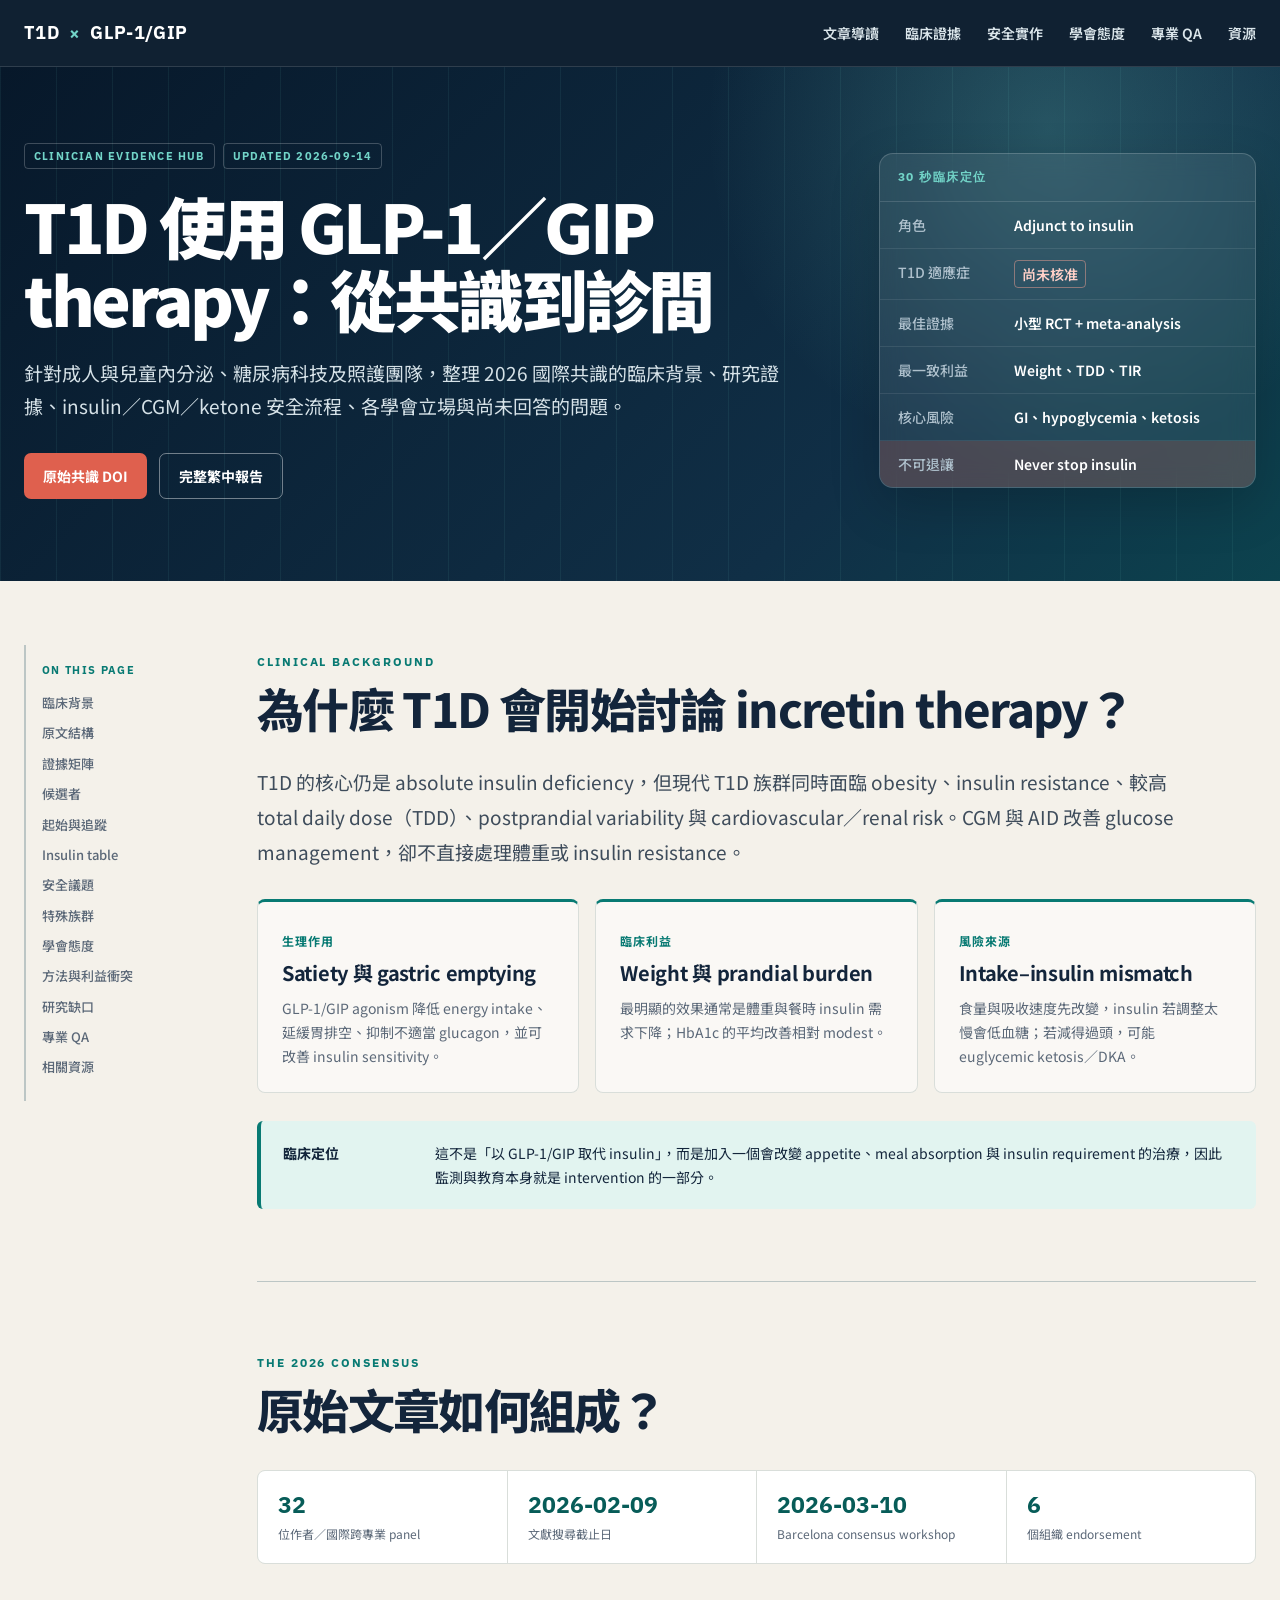
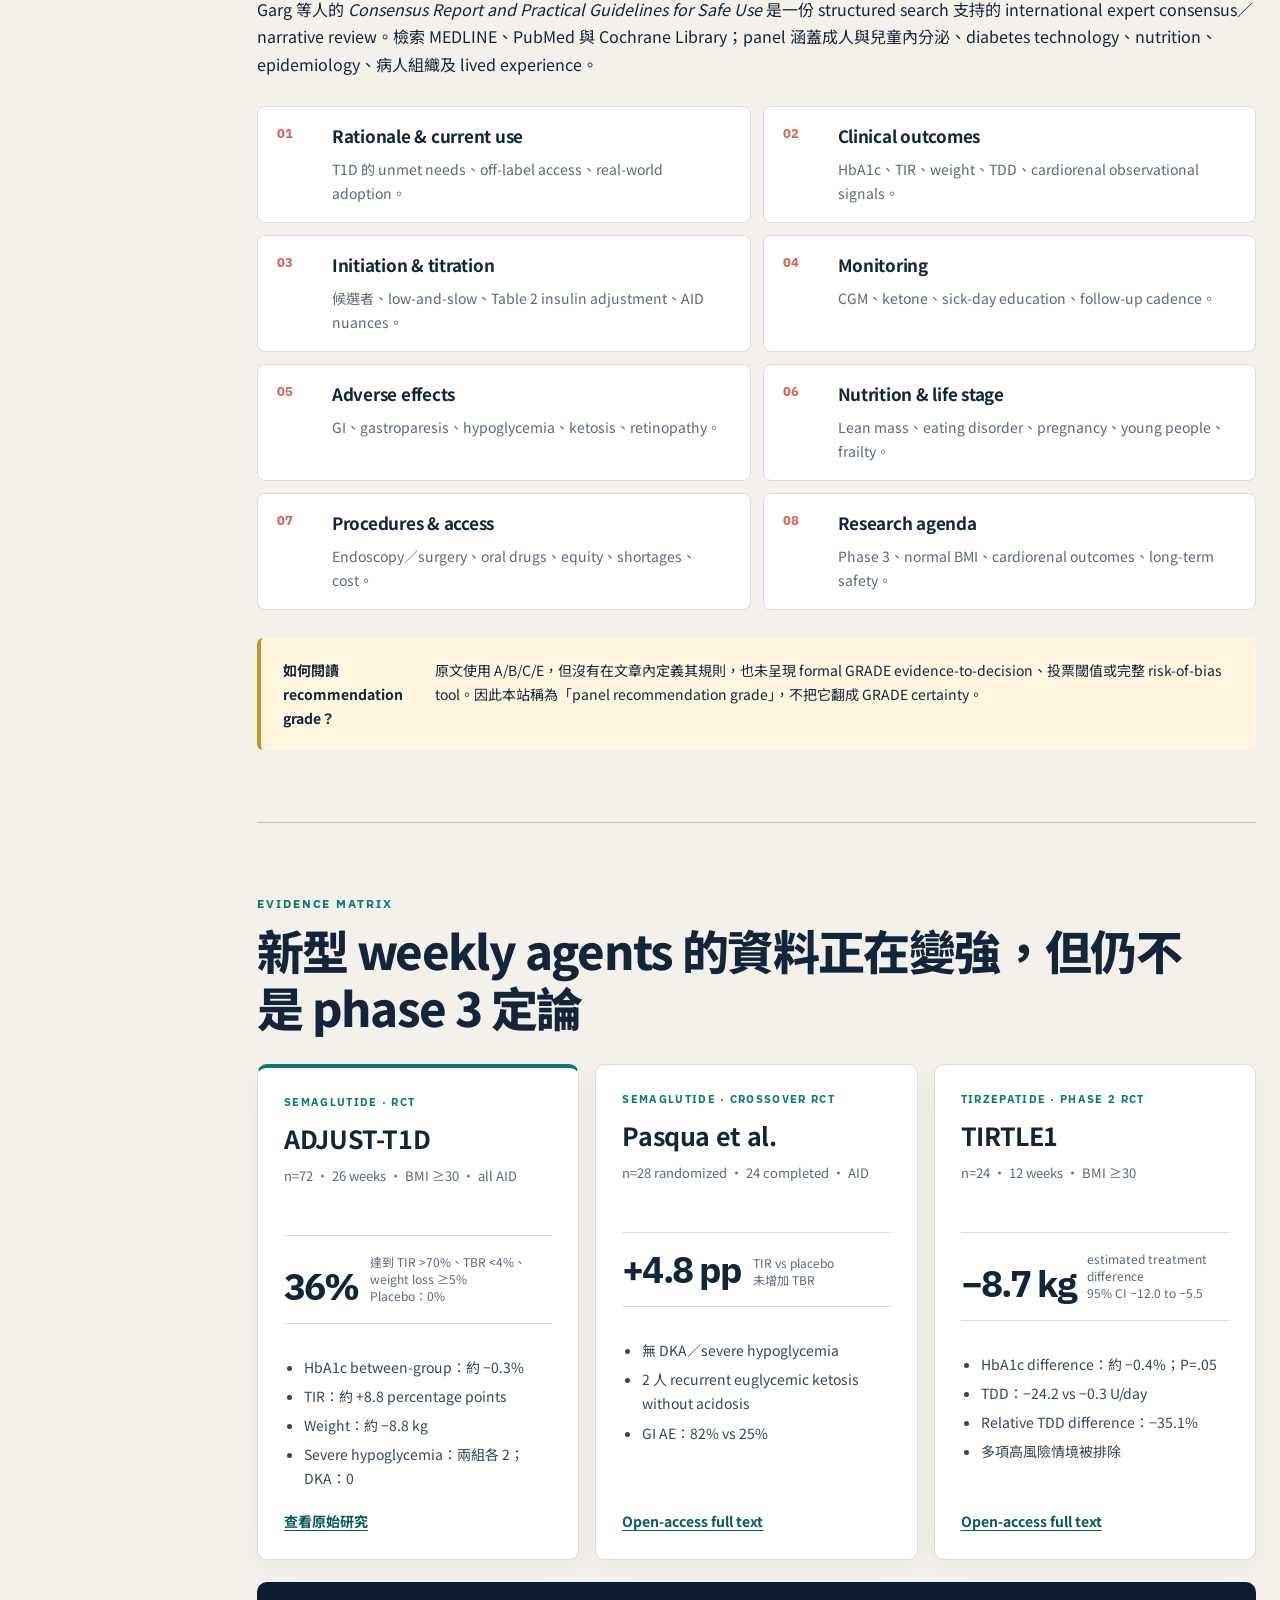
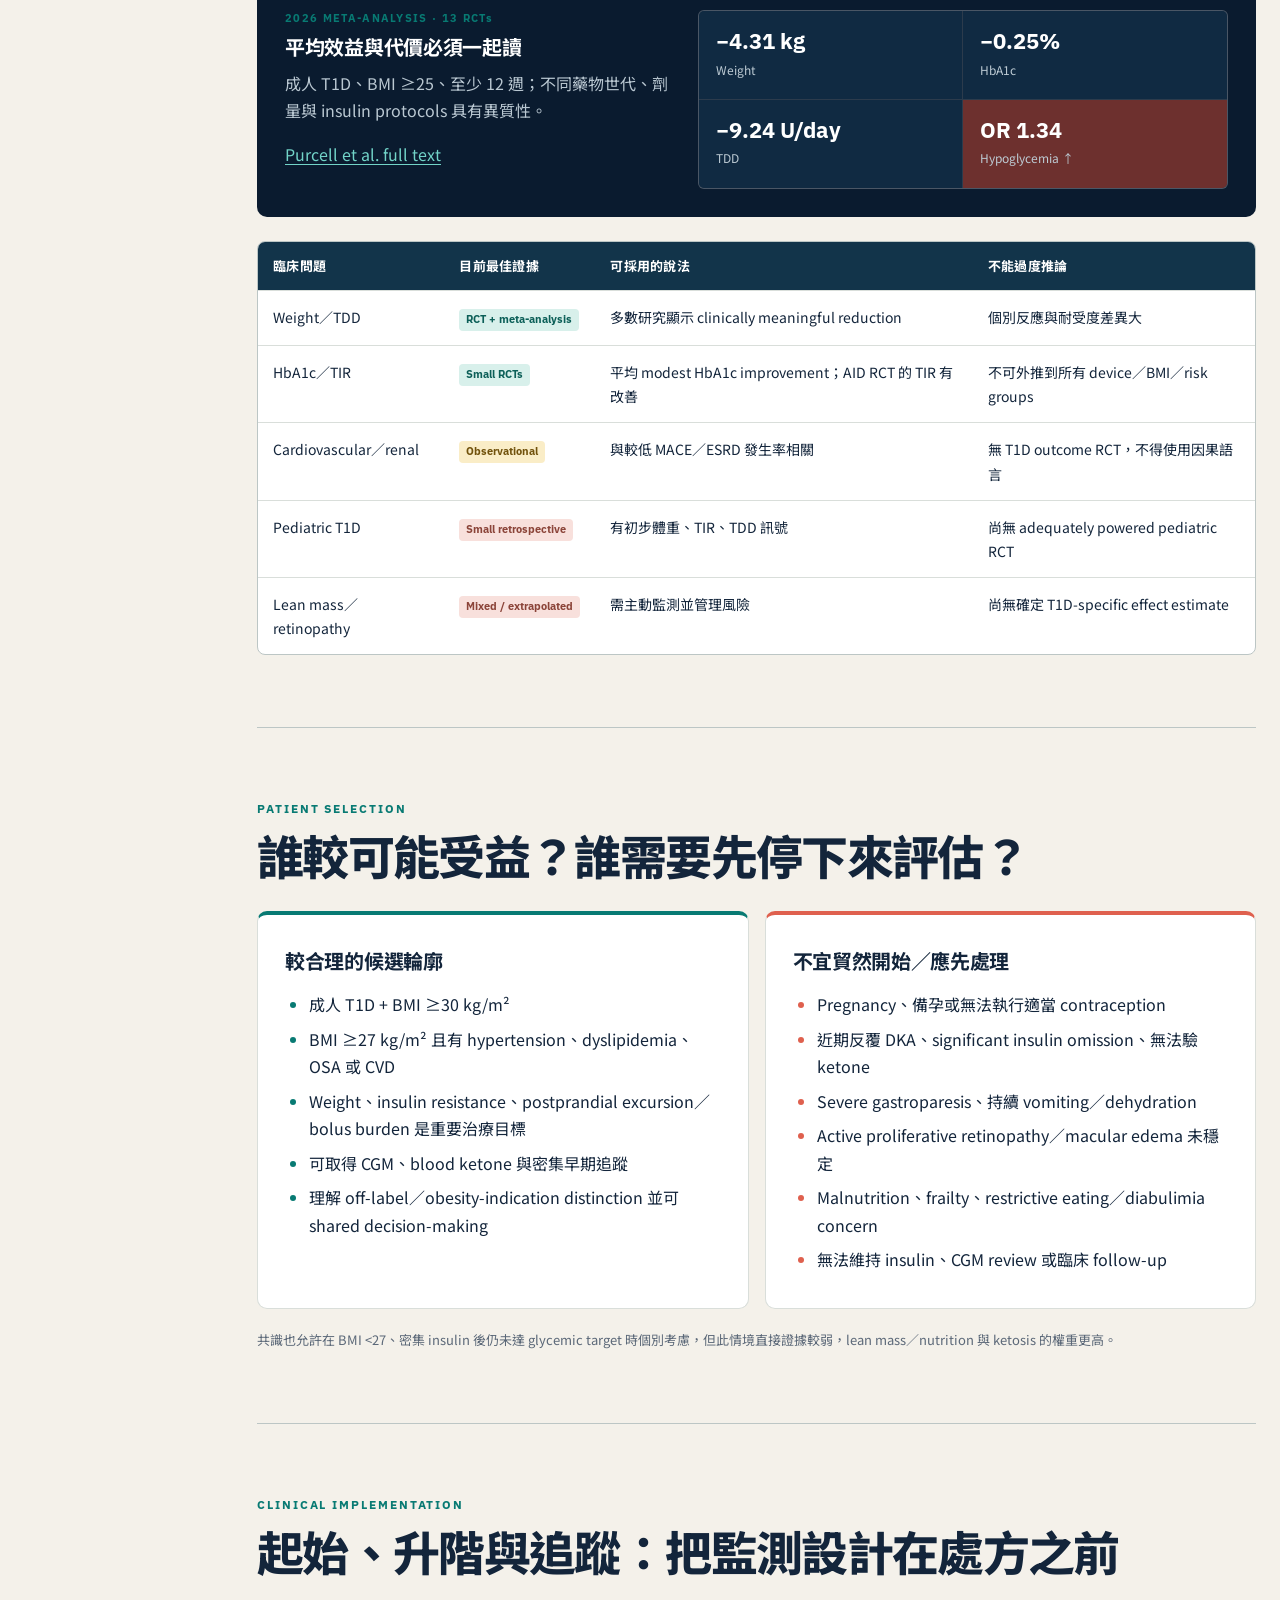
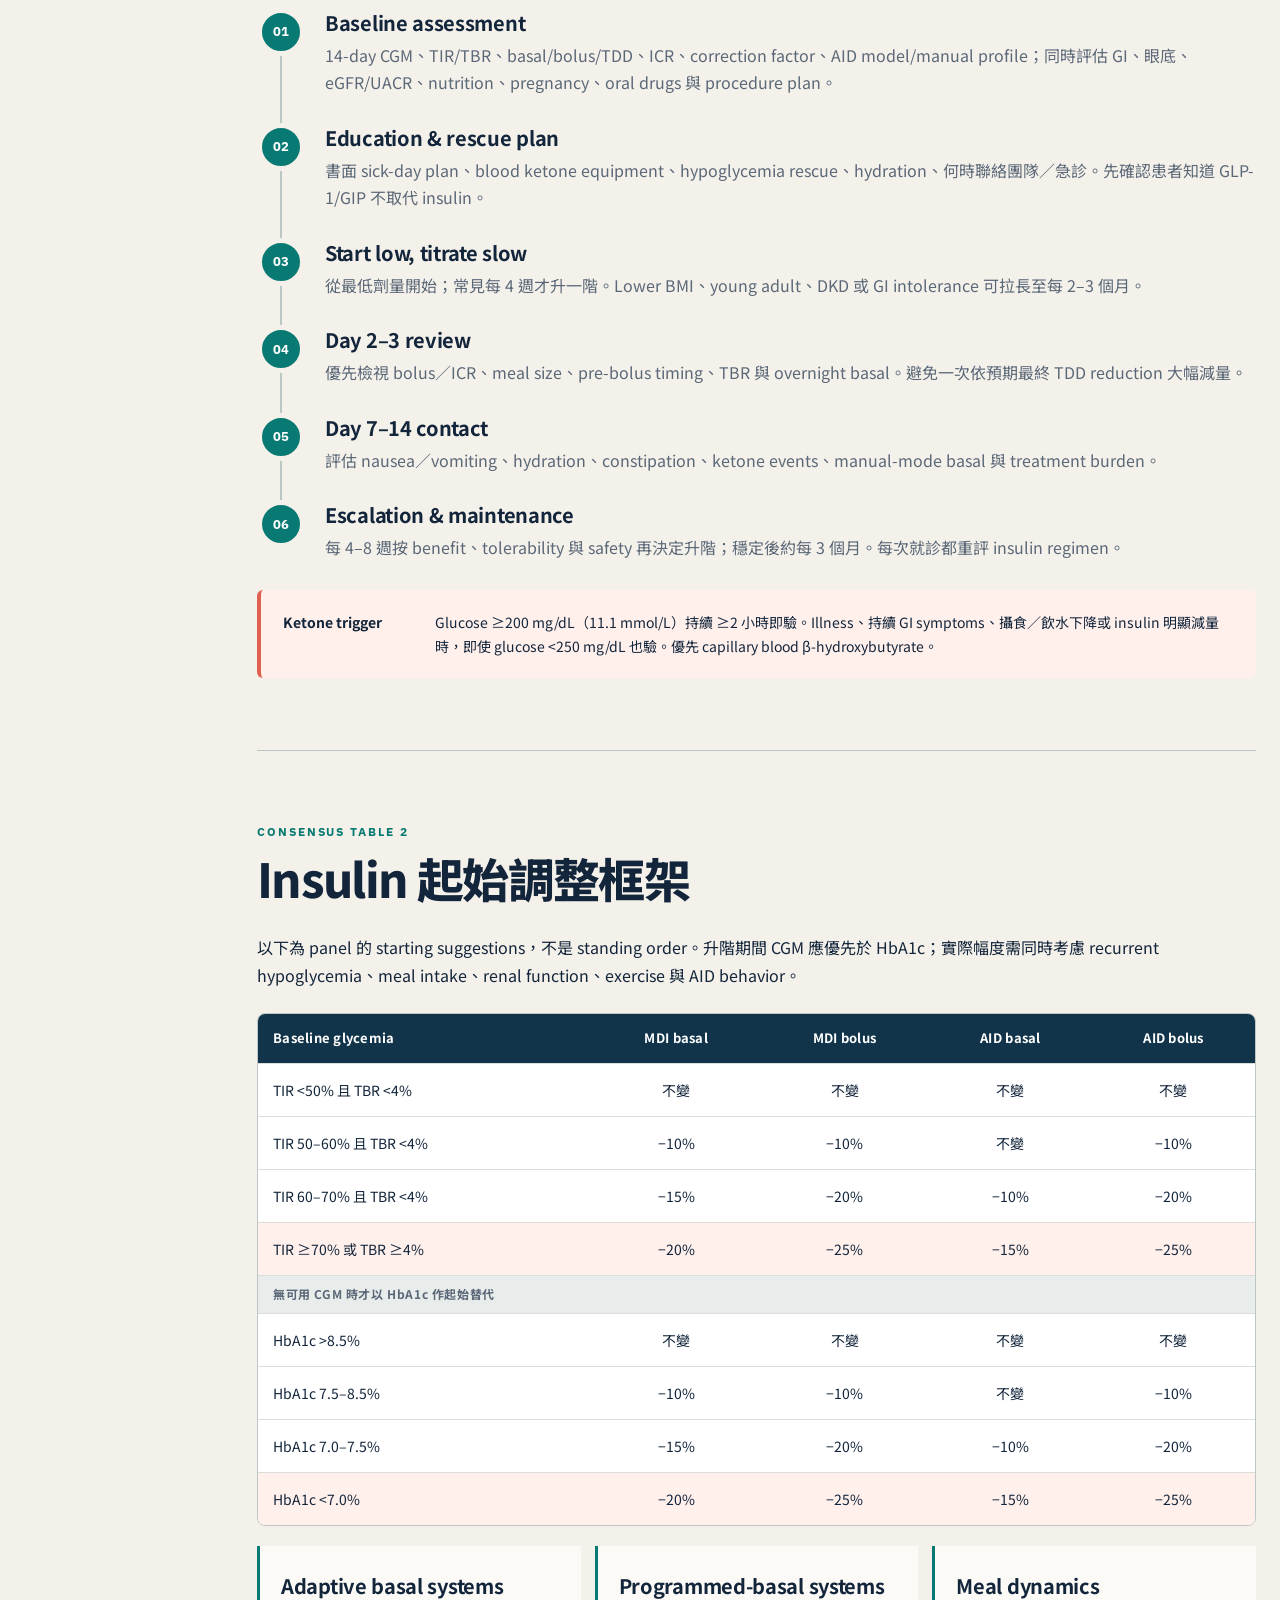
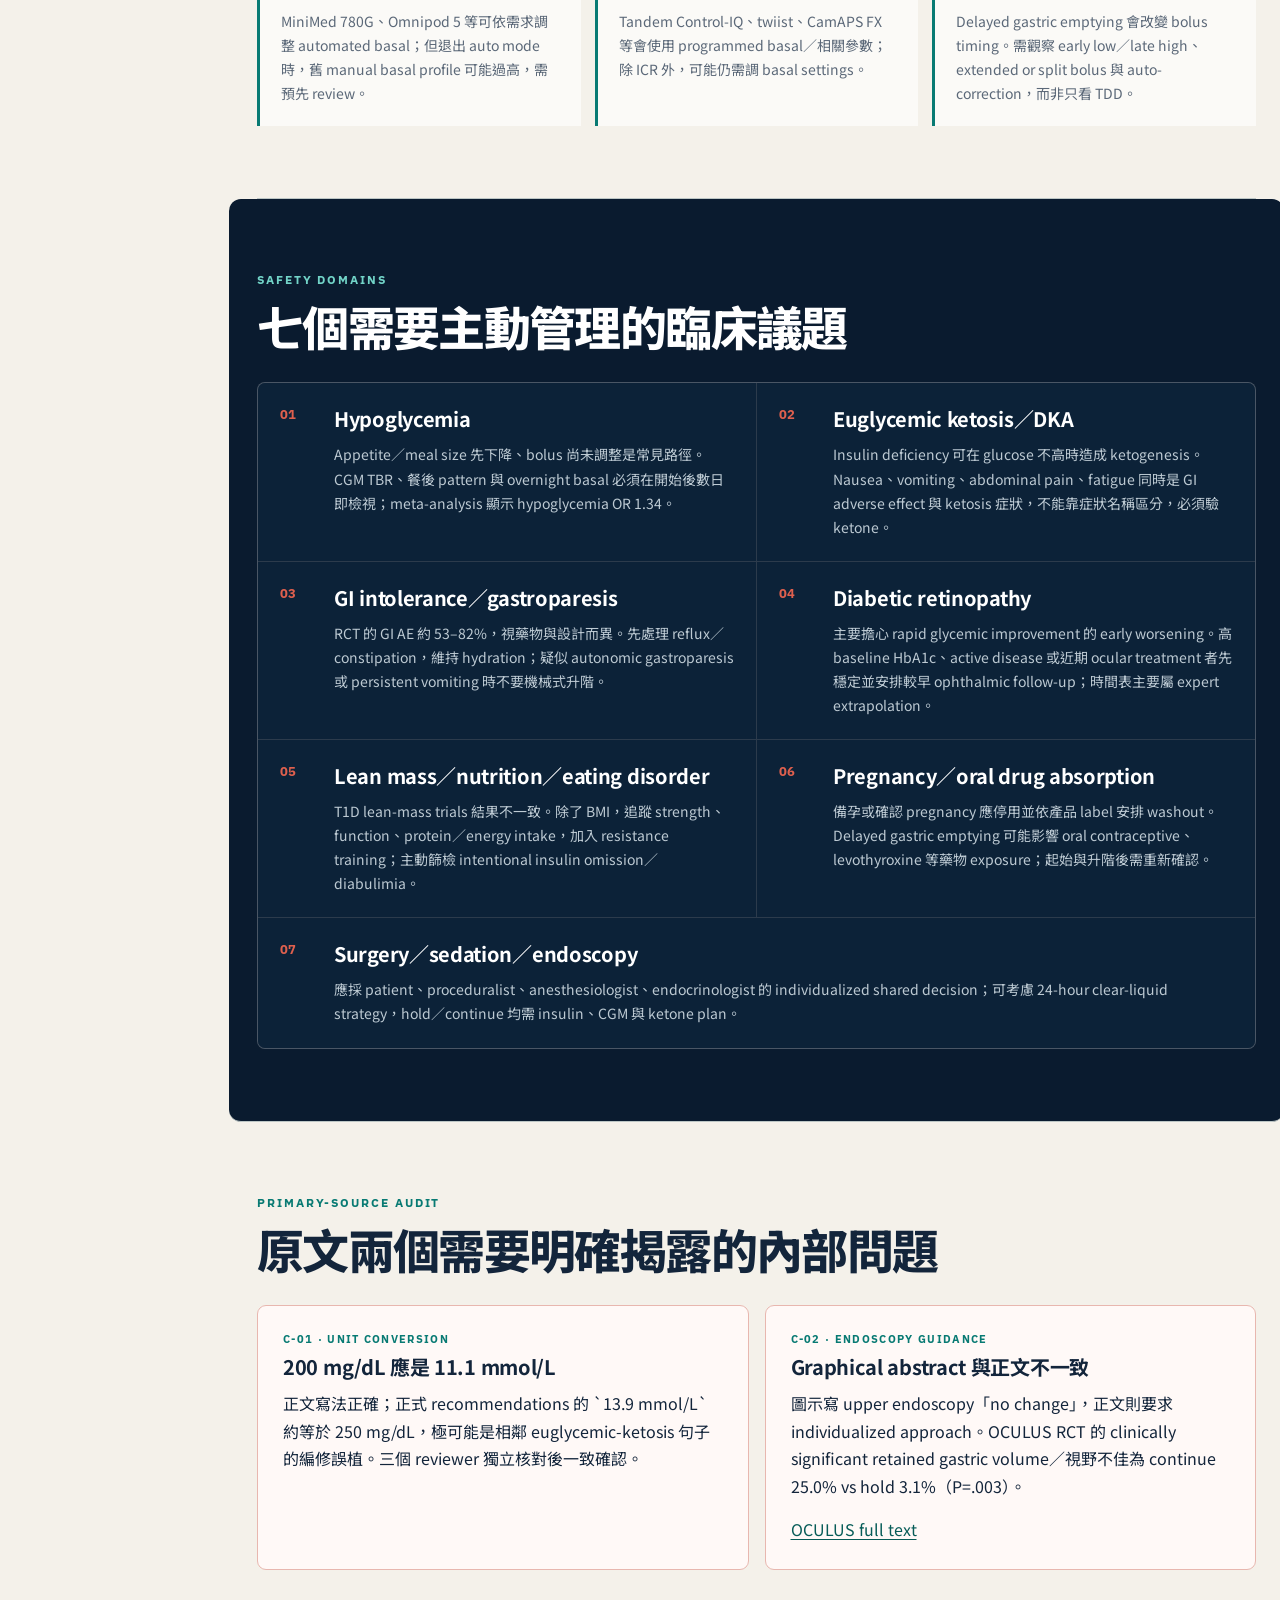
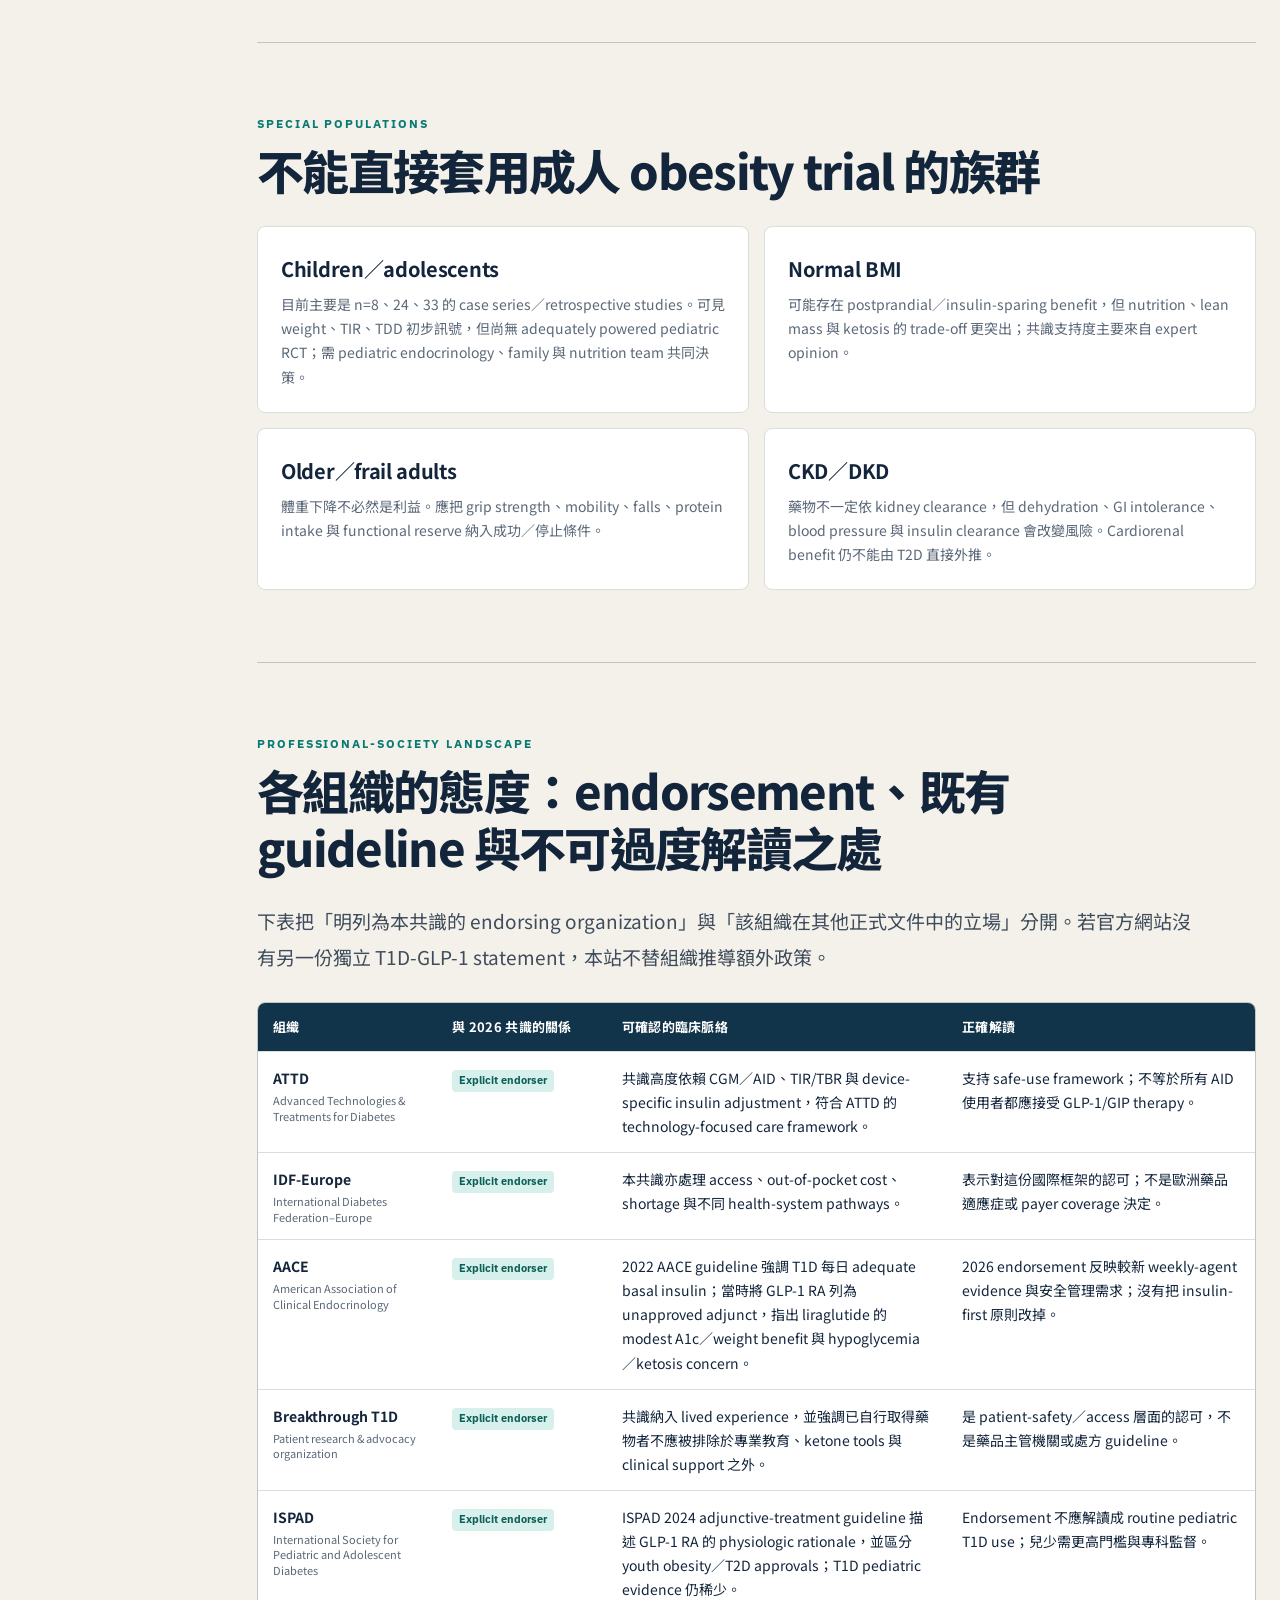
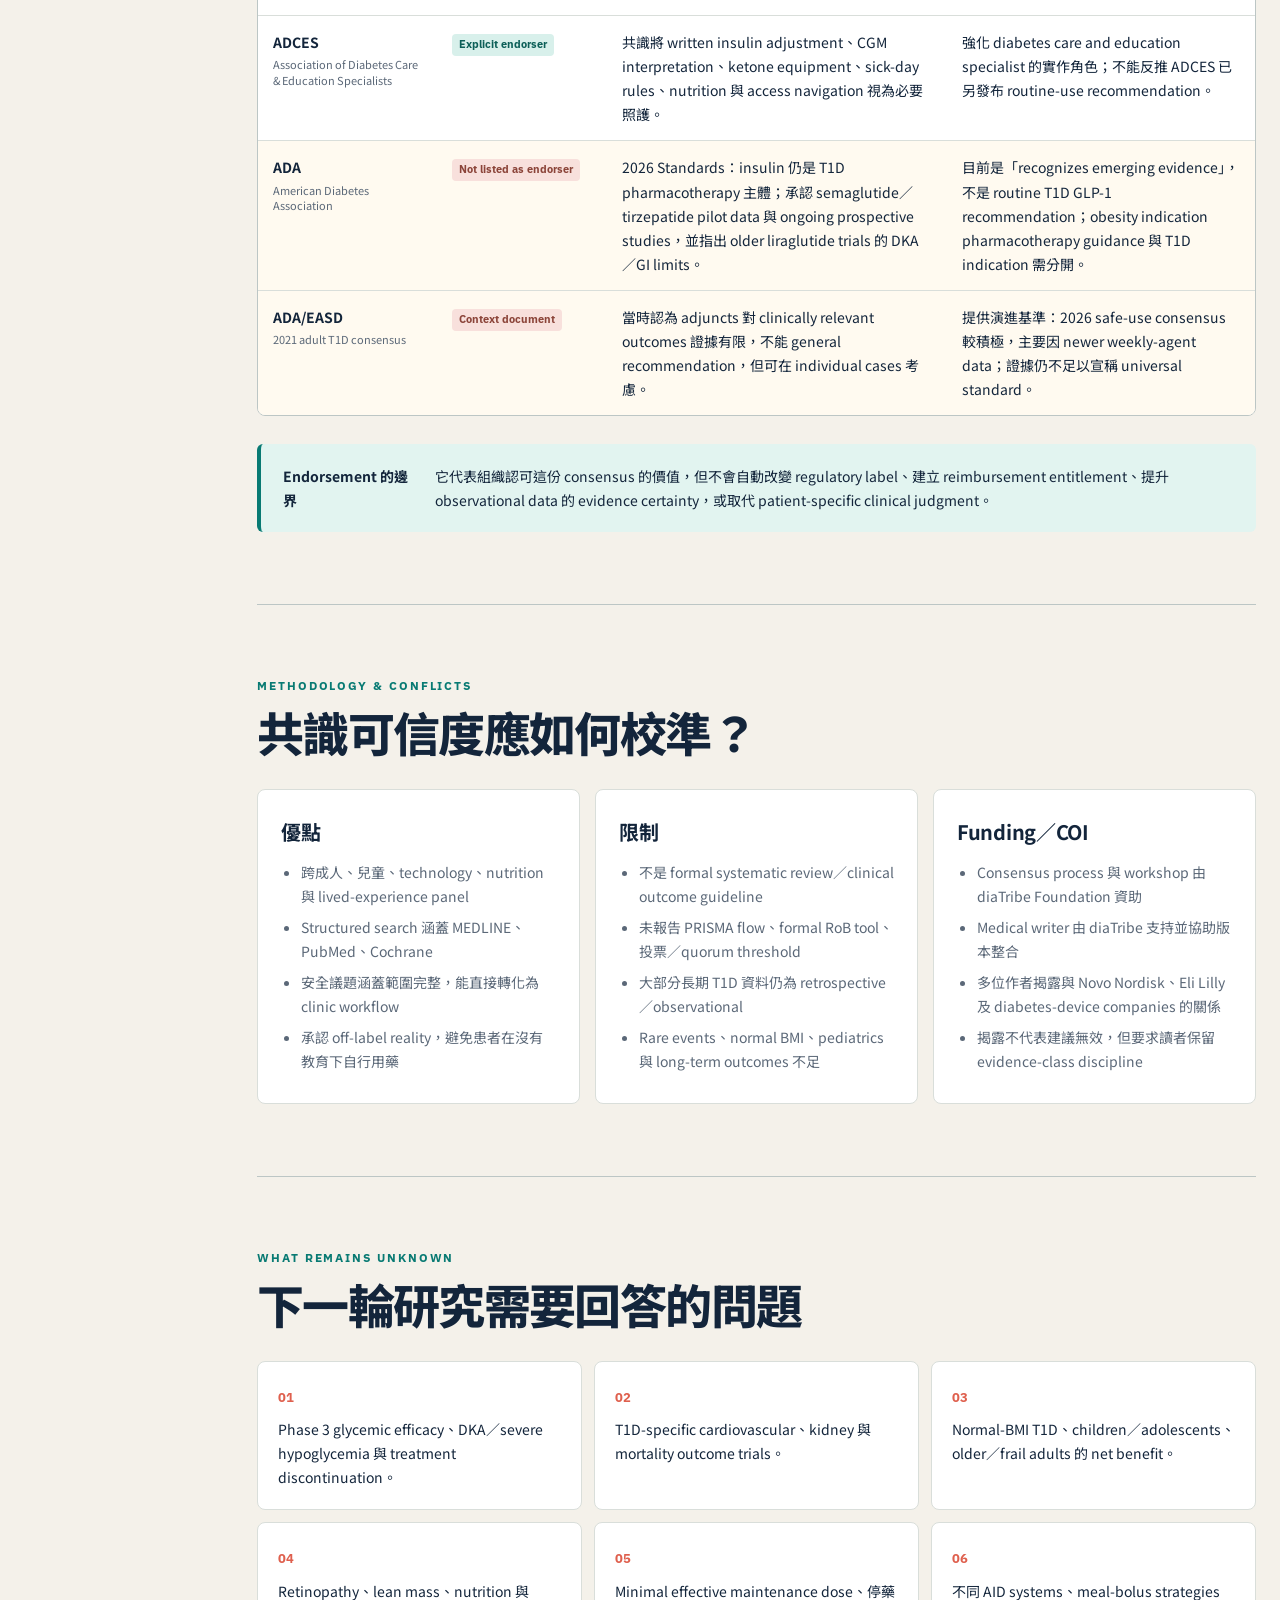
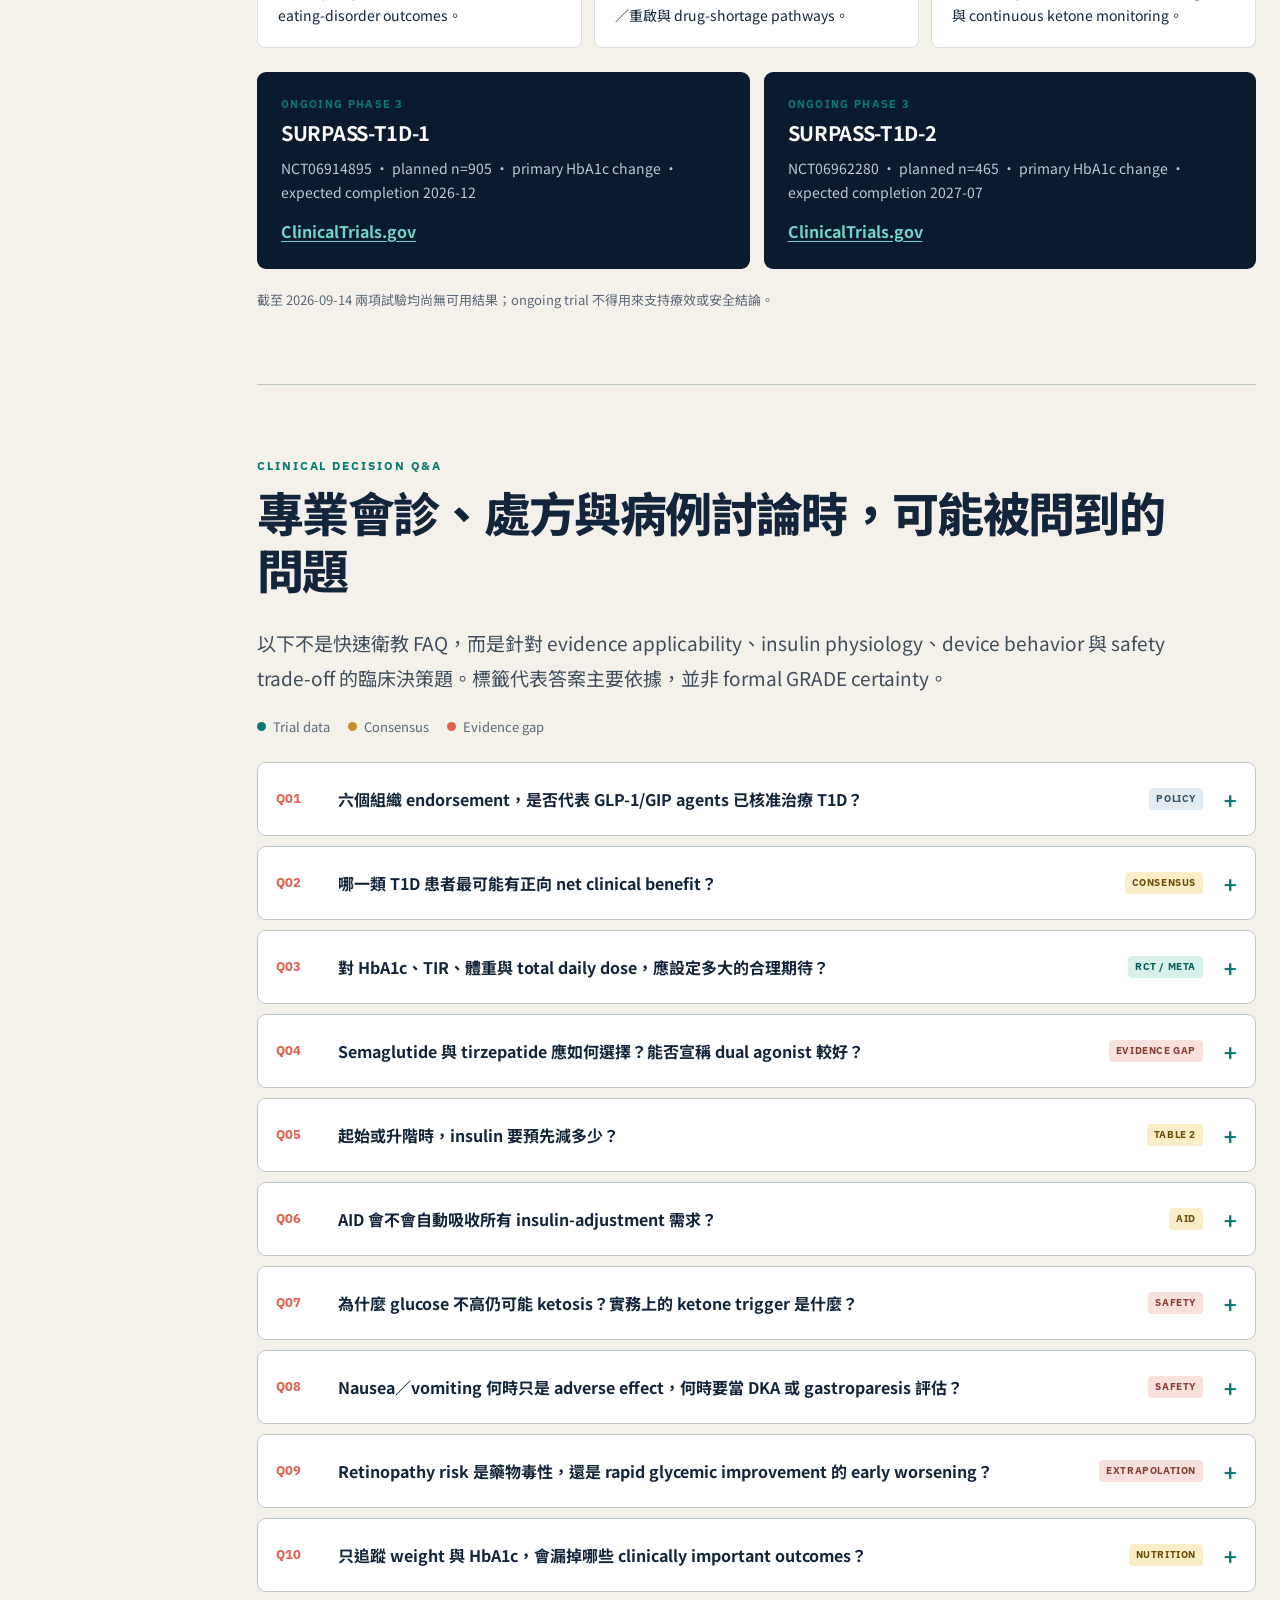
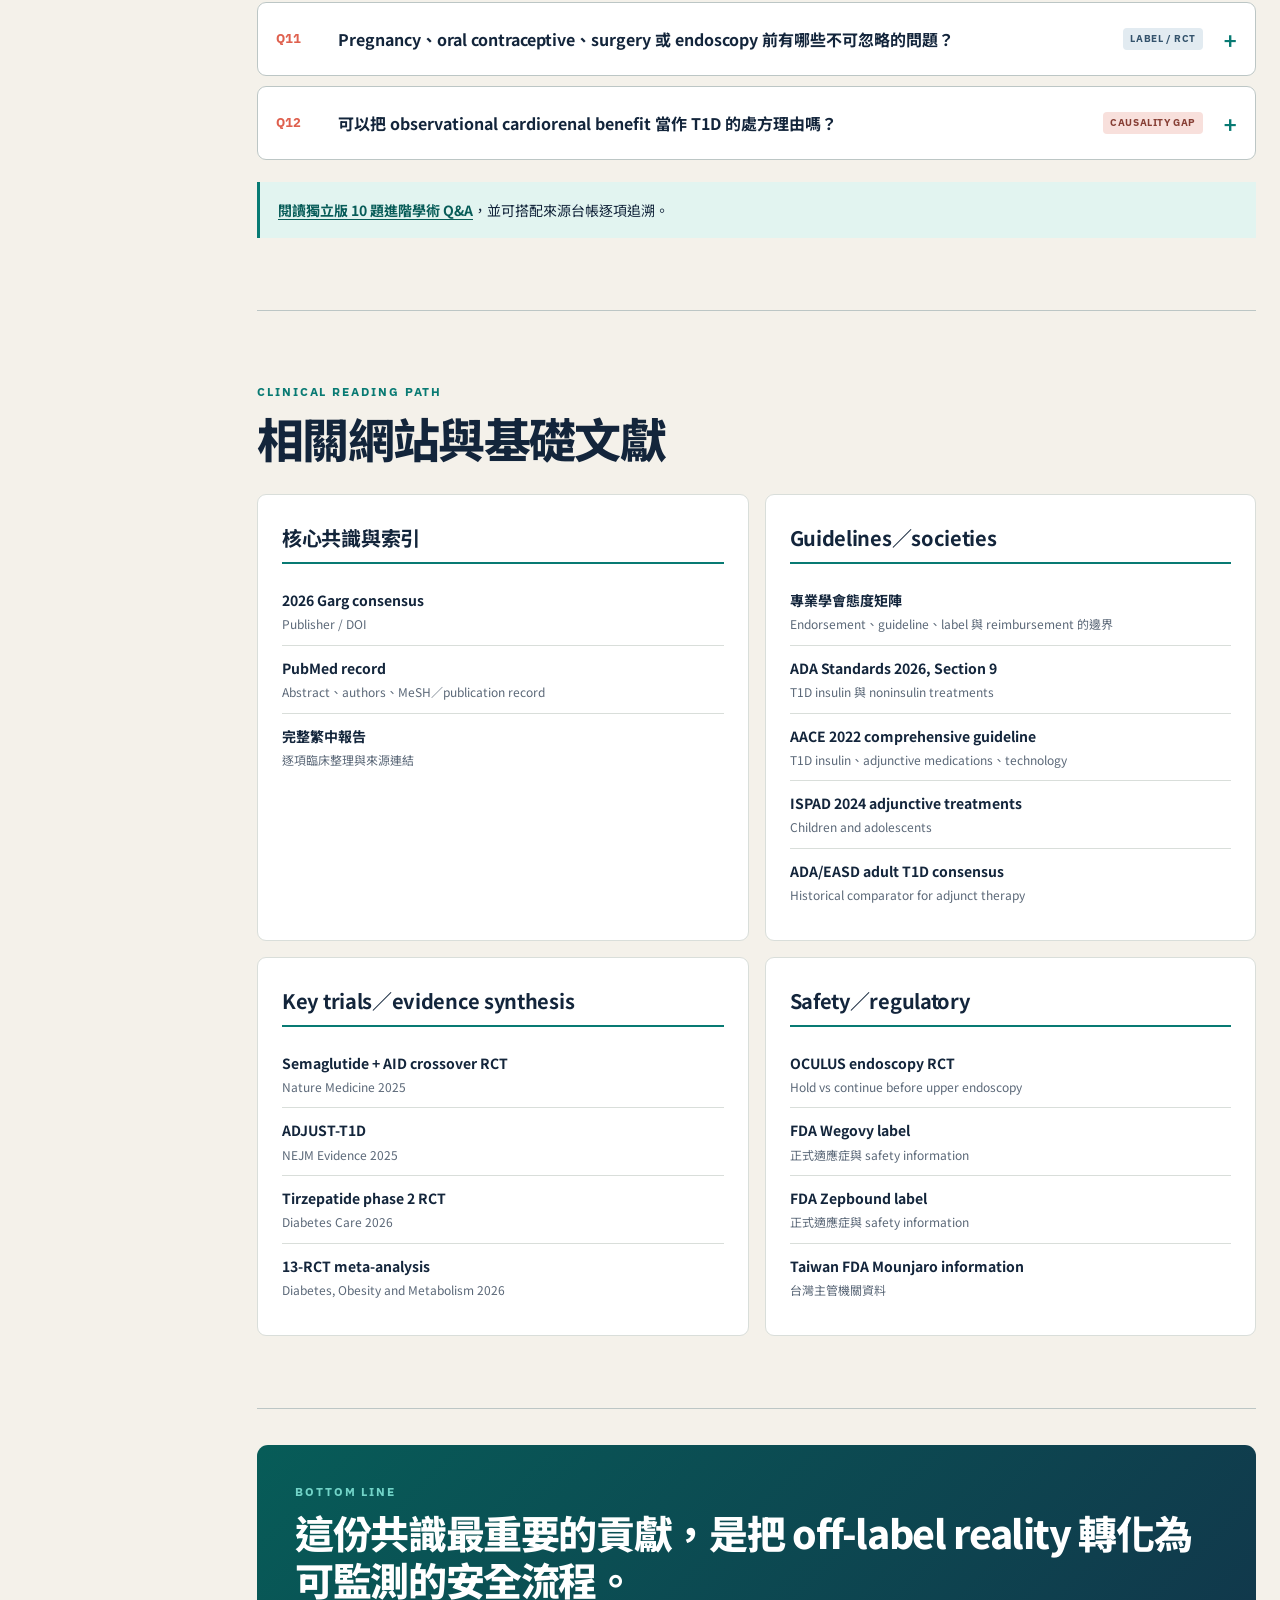
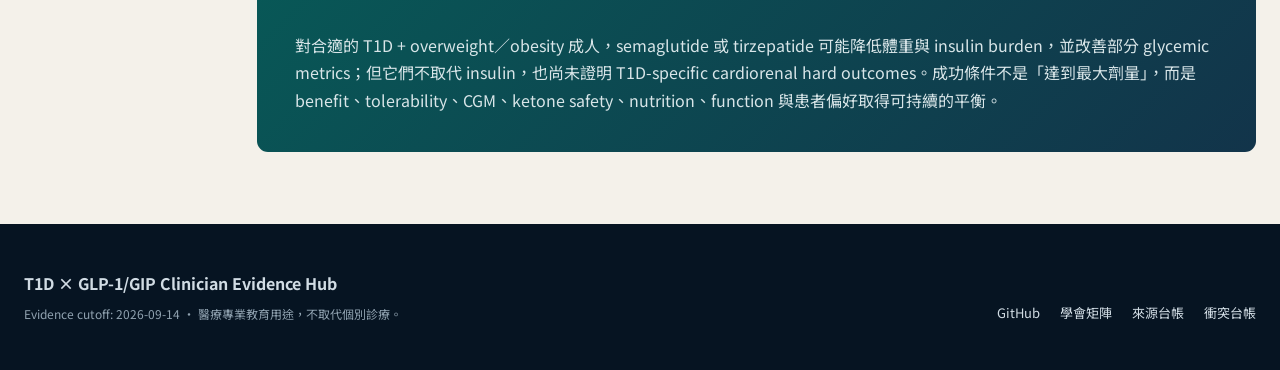
==== commit bc963c79: "Add clinician decision Q&A to evidence hub" ====
--- a/docs/index.html
+++ b/docs/index.html
@@ -20,6 +20,7 @@
         <a href="#evidence">臨床證據</a>
         <a href="#practice">安全實作</a>
         <a href="#societies">學會態度</a>
+        <a href="#qa">專業 QA</a>
         <a href="#resources">資源</a>
       </div>
     </nav>
@@ -62,6 +63,7 @@
       <a href="#societies">學會態度</a>
       <a href="#methods">方法與利益衝突</a>
       <a href="#gaps">研究缺口</a>
+      <a href="#qa">專業 QA</a>
       <a href="#resources">相關資源</a>
     </aside>
 
@@ -279,6 +281,80 @@
         <p class="footnote">截至 2026-09-14 兩項試驗均尚無可用結果；ongoing trial 不得用來支持療效或安全結論。</p>
       </section>
 
+      <section id="qa" class="section qa-section">
+        <p class="kicker">CLINICAL DECISION Q&amp;A</p>
+        <h2>專業會診、處方與病例討論時，可能被問到的問題</h2>
+        <p class="standfirst">以下不是快速衛教 FAQ，而是針對 evidence applicability、insulin physiology、device behavior 與 safety trade-off 的臨床決策題。標籤代表答案主要依據，並非 formal GRADE certainty。</p>
+        <div class="qa-key">
+          <span><i class="dot trial-dot"></i>Trial data</span>
+          <span><i class="dot consensus-dot"></i>Consensus</span>
+          <span><i class="dot uncertainty-dot"></i>Evidence gap</span>
+        </div>
+
+        <div class="qa-list">
+          <details class="qa-item">
+            <summary><span class="qa-number">Q01</span><span class="qa-question">六個組織 endorsement，是否代表 GLP-1/GIP agents 已核准治療 T1D？</span><span class="qa-evidence policy">POLICY</span></summary>
+            <div class="qa-answer"><p><strong>不是。</strong>ATTD、IDF-Europe、AACE、Breakthrough T1D、ISPAD 與 ADCES 認可的是這份 consensus 及 safe-use framework；適應症仍由 FDA、TFDA、EMA 等主管機關按產品與地區決定。T1D 患者若同時符合 obesity indication，可依該 indication 接受治療，但不能把 obesity treatment 改寫成已核准的 T1D glucose-lowering indication。</p><p>同樣地，endorsement 不會自動建立 reimbursement，也不會把 panel 的 A/B/C/E recommendation grade 轉成 formal GRADE certainty。</p></div>
+          </details>
+
+          <details class="qa-item">
+            <summary><span class="qa-number">Q02</span><span class="qa-question">哪一類 T1D 患者最可能有正向 net clinical benefit？</span><span class="qa-evidence consensus">CONSENSUS</span></summary>
+            <div class="qa-answer"><p>現有證據最接近的是：成人 T1D 合併 overweight／obesity、較高 insulin requirement 或 insulin resistance，且可使用 CGM、可靠監測 blood ketone、願意接受密集早期追蹤者。除 BMI 外，還需同時評估治療目標、既往 DKA／severe hypoglycemia、gastroparesis、retinopathy、renal disease、frailty、eating disorder、pregnancy planning、藥物可近性與病人自我管理能力。</p><p><strong>Normal BMI 或 adolescent 並非單純以 BMI 排除，卻有更大的外推不確定性。</strong>此時 lean mass、nutrition、ketosis 與發育的權重應高於減重幅度。</p></div>
+          </details>
+
+          <details class="qa-item">
+            <summary><span class="qa-number">Q03</span><span class="qa-question">對 HbA1c、TIR、體重與 total daily dose，應設定多大的合理期待？</span><span class="qa-evidence trial-data">RCT / META</span></summary>
+            <div class="qa-answer"><p>較一致的訊號是 <strong>weight 與 insulin-sparing effect 大於平均 HbA1c 降幅</strong>。ADJUST-T1D 的 semaglutide + AID 在 26 週約有 TIR +8.8 percentage points、weight −8.8 kg、HbA1c 組間差約 −0.3%；tirzepatide phase 2 RCT 的 12 週 weight difference 為 −8.7 kg、TDD relative difference 約 −35.1%，但只有 24 人。</p><p>13-RCT meta-analysis 的平均值為 weight −4.31 kg、HbA1c −0.25%、TDD −9.24 U/day。這些數字適合支持 shared decision range，不適合作為個別病人的保證值或固定達標門檻。</p></div>
+          </details>
+
+          <details class="qa-item">
+            <summary><span class="qa-number">Q04</span><span class="qa-question">Semaglutide 與 tirzepatide 應如何選擇？能否宣稱 dual agonist 較好？</span><span class="qa-evidence gap">EVIDENCE GAP</span></summary>
+            <div class="qa-answer"><p>目前沒有 adequately powered T1D head-to-head RCT，因此不能因跨試驗的體重或 TDD 數字較大，就宣稱 tirzepatide 優於 semaglutide。選擇時應依所在地 approved obesity indication、禁忌與 label、既往 tolerability、治療目標、cost／supply、oral medications、procedure planning 及患者偏好。</p><p>間接比較會受到 baseline BMI、AID use、研究期間、dose escalation、exclusion criteria 與 insulin protocol 影響，方法學上不應當成 comparative effectiveness。</p></div>
+          </details>
+
+          <details class="qa-item">
+            <summary><span class="qa-number">Q05</span><span class="qa-question">起始或升階時，insulin 要預先減多少？</span><span class="qa-evidence consensus">TABLE 2</span></summary>
+            <div class="qa-answer"><p>共識 Table 2 是 <strong>starting suggestion，不是 standing order</strong>。TIR &lt;50% 且 TBR &lt;4% 通常不預減；隨 baseline TIR 增加或 TBR ≥4%，MDI basal 可由 −10% 到 −20%、bolus 由 −10% 到 −25%；AID basal 建議通常較保守，bolus／ICR 仍是早期調整重點。</p><p>核心原則是 never stop basal insulin、避免把預期最終 TDD reduction 一次全減，並在 day 2–3 檢視 meal size、ICR、pre-bolus、TBR 與 overnight pattern，day 7–14 再評估 GI、hydration、ketone 與 device behavior。</p></div>
+          </details>
+
+          <details class="qa-item">
+            <summary><span class="qa-number">Q06</span><span class="qa-question">AID 會不會自動吸收所有 insulin-adjustment 需求？</span><span class="qa-evidence consensus">AID</span></summary>
+            <div class="qa-answer"><p><strong>不會。</strong>AID 不知道真實 meal absorption、nausea、vomiting、intentional under-bolusing 或 ketone physiology。Adaptive-basal systems 可能逐步降低 automated insulin，但患者退出 auto mode 時，舊 manual basal profile 可能過高；使用 programmed basal 的 systems，則可能需同步調整 basal settings、ICR 與 correction factor。</p><p>Delayed gastric emptying 也可能形成 early low／late high，需檢視 bolus timing、split／extended bolus 與 auto-correction，而不是只比較 TDD。任何 AID 都不能取代 blood ketone testing。</p></div>
+          </details>
+
+          <details class="qa-item">
+            <summary><span class="qa-number">Q07</span><span class="qa-question">為什麼 glucose 不高仍可能 ketosis？實務上的 ketone trigger 是什麼？</span><span class="qa-evidence safety">SAFETY</span></summary>
+            <div class="qa-answer"><p>Appetite 與 carbohydrate intake 下降、vomiting 或大幅減 insulin，仍可造成不足的 insulinization、lipolysis 與 ketogenesis；CGM 數字可能因吃得少或 AID correction 而不高，因此可出現 euglycemic ketosis。</p><p>Glucose ≥200 mg/dL（11.1 mmol/L）持續 ≥2 小時即驗 ketone。Illness、持續 GI symptoms、reduced intake／hydration 或 insulin 顯著下降時，即使 glucose &lt;250 mg/dL 也驗；優先 capillary blood β-hydroxybutyrate。原文 recommendation 將 200 mg/dL 誤配為 13.9 mmol/L，本站依正確換算採 11.1 mmol/L 並公開揭露此問題。</p></div>
+          </details>
+
+          <details class="qa-item">
+            <summary><span class="qa-number">Q08</span><span class="qa-question">Nausea／vomiting 何時只是 adverse effect，何時要當 DKA 或 gastroparesis 評估？</span><span class="qa-evidence safety">SAFETY</span></summary>
+            <div class="qa-answer"><p>症狀名稱本身無法區分。持續 vomiting、無法補液或進食、abdominal pain、異常疲倦、glucose 上升或 ketone positive，都不能只歸因於藥物，應停止升階並啟動 sick-day／urgent evaluation。既有 autonomic neuropathy、early satiety、postprandial fullness 或疑似 gastroparesis，應在起始前釐清。</p><p>Low-and-slow、較小份餐、hydration 與先處理 constipation／reflux 可改善 tolerability；persistent symptoms 或 severe gastroparesis 則應重新評估是否繼續治療，而不是用 symptom suppression 強行達到最大劑量。</p></div>
+          </details>
+
+          <details class="qa-item">
+            <summary><span class="qa-number">Q09</span><span class="qa-question">Retinopathy risk 是藥物毒性，還是 rapid glycemic improvement 的 early worsening？</span><span class="qa-evidence gap">EXTRAPOLATION</span></summary>
+            <div class="qa-answer"><p>目前較合理的 concern 是 rapid improvement 相關 early worsening，而不是已證實的 T1D-specific retinal toxicity。高 baseline HbA1c、active proliferative retinopathy、macular edema 或近期 ocular treatment 者，應先穩定眼病並設計較早 ophthalmic follow-up。</p><p>共識提出的眼底時間表主要是 expert opinion 與其他情境的外推；尚無足夠 T1D RCT 估計不同 agent、降糖速度與 retinopathy progression 的因果效應，因此應清楚標示 uncertainty。</p></div>
+          </details>
+
+          <details class="qa-item">
+            <summary><span class="qa-number">Q10</span><span class="qa-question">只追蹤 weight 與 HbA1c，會漏掉哪些 clinically important outcomes？</span><span class="qa-evidence consensus">NUTRITION</span></summary>
+            <div class="qa-answer"><p>可能漏掉 lean-mass loss、strength／function decline、malnutrition、dehydration、GI burden、TBR、ketone events、treatment burden 與 disordered eating。Normal BMI、older／frail adults 及 rapid weight loss 者，應加入 protein／energy intake、resistance exercise、functional measures 與 dietitian review。</p><p>同時要主動篩檢 intentional insulin omission／diabulimia。若「少吃、少打 insulin、快速減重」被當成單一成功指標，體重下降可能掩蓋代謝危險。</p></div>
+          </details>
+
+          <details class="qa-item">
+            <summary><span class="qa-number">Q11</span><span class="qa-question">Pregnancy、oral contraceptive、surgery 或 endoscopy 前有哪些不可忽略的問題？</span><span class="qa-evidence policy">LABEL / RCT</span></summary>
+            <div class="qa-answer"><p>備孕或 pregnancy 應停用，並依產品最新 label 與 half-life 安排 washout。Delayed gastric emptying 可能影響 oral drug exposure；tirzepatide 起始與升階時尤其需核對 oral contraceptive 的 barrier／non-oral alternative 建議，levothyroxine 等 narrow-monitoring drugs 也應重新評估。</p><p>Procedure 前不能只依 graphical abstract 決定。正文主張 patient、proceduralist、anesthesiologist 與 endocrinologist 個別化決策；OCULUS RCT 顯示 upper endoscopy 前 continued therapy 有較多 retained gastric content，但不足以估計 aspiration 罕見硬終點。Hold 藥也絕不等於停 insulin，仍需 CGM／glucose、ketone 與 peri-procedural insulin plan。</p></div>
+          </details>
+
+          <details class="qa-item">
+            <summary><span class="qa-number">Q12</span><span class="qa-question">可以把 observational cardiorenal benefit 當作 T1D 的處方理由嗎？</span><span class="qa-evidence gap">CAUSALITY GAP</span></summary>
+            <div class="qa-answer"><p>只能說「與較低事件率相關」，不能說已證明預防 MACE、ESRD 或死亡。即使 target-trial emulation 使用 propensity methods，仍可能有 residual confounding、healthy-user effect、prescriber selection 與 differential access；目前沒有 T1D-specific cardiovascular／kidney outcome RCT。</p><p>Shared decision-making 應把證據分成：較確定的 weight／TDD benefit、可能改善的 TIR／HbA1c、已知 GI／hypoglycemia／ketosis burden，以及尚未證實的 long-term hard outcomes。成功與停止條件應事先包括 tolerability、TBR、ketone、nutrition、function、cost 與病人偏好，不以最大劑量為唯一目標。</p></div>
+          </details>
+        </div>
+        <p class="qa-more"><a href="https://github.com/zinojeng/t1d-glp1-consensus-zh-tw/blob/main/QA_ZH_TW.md">閱讀獨立版 10 題進階學術 Q&amp;A</a>，並可搭配來源台帳逐項追溯。</p>
+      </section>
+
       <section id="resources" class="section resources-section">
         <p class="kicker">CLINICAL READING PATH</p>
         <h2>相關網站與基礎文獻</h2>
--- a/docs/assets/style.css
+++ b/docs/assets/style.css
@@ -296,6 +296,43 @@
 .ongoing-trials p:not(.trial-tag) { color: #bdcad3; font-size: 14px; }
 .ongoing-trials a { color: var(--aqua); font-weight: 700; }
 
+.qa-section { position: relative; }
+.qa-key { display: flex; flex-wrap: wrap; gap: 10px 18px; margin: -8px 0 24px; color: var(--muted); font-size: 13px; }
+.qa-key span { display: inline-flex; align-items: center; gap: 7px; }
+.dot { display: inline-block; width: 9px; height: 9px; border-radius: 50%; }
+.trial-dot { background: var(--teal); }
+.consensus-dot { background: var(--gold); }
+.uncertainty-dot { background: var(--coral); }
+.qa-list { display: grid; gap: 10px; }
+.qa-item { overflow: hidden; border: 1px solid var(--line-dark); border-radius: 9px; background: var(--white); transition: border-color 0.18s ease, box-shadow 0.18s ease; }
+.qa-item[open] { border-color: var(--teal); box-shadow: 0 10px 30px rgba(15, 32, 51, 0.07); }
+.qa-item summary {
+  display: grid;
+  grid-template-columns: 48px minmax(0, 1fr) 112px 20px;
+  gap: 14px;
+  align-items: center;
+  min-height: 72px;
+  padding: 14px 18px;
+  cursor: pointer;
+  list-style: none;
+}
+.qa-item summary::-webkit-details-marker { display: none; }
+.qa-item summary::after { content: "+"; color: var(--teal); font: 500 24px/1 "IBM Plex Sans", sans-serif; text-align: right; }
+.qa-item[open] summary::after { content: "−"; }
+.qa-item[open] summary { border-bottom: 1px solid var(--line); background: #f3f9f7; }
+.qa-item summary:focus-visible { outline: 3px solid rgba(8, 122, 115, 0.25); outline-offset: -3px; }
+.qa-number { color: var(--coral); font: 700 13px/1.4 "IBM Plex Sans", sans-serif; }
+.qa-question { font-size: 16px; font-weight: 700; line-height: 1.5; }
+.qa-evidence { justify-self: end; padding: 4px 7px; border-radius: 4px; font: 700 10px/1.4 "IBM Plex Sans", sans-serif; letter-spacing: 0.06em; white-space: nowrap; }
+.qa-evidence.trial-data { color: #075d57; background: #d8f0eb; }
+.qa-evidence.consensus { color: #6d4d08; background: #faedc7; }
+.qa-evidence.gap, .qa-evidence.safety { color: #873f35; background: #f8e0dc; }
+.qa-evidence.policy { color: #34536c; background: #e2ebf1; }
+.qa-answer { padding: 23px 68px; color: #344657; }
+.qa-answer p:last-child { margin-bottom: 0; }
+.qa-more { margin: 22px 0 0; padding: 16px 18px; border-left: 3px solid var(--teal); background: var(--aqua-soft); font-size: 14px; }
+.qa-more a { font-weight: 700; }
+
 .resource-groups { display: grid; grid-template-columns: 1fr 1fr; gap: 16px; }
 .resource-groups > div { padding: 24px; border: 1px solid var(--line); border-radius: 9px; background: var(--white); }
 .resource-groups h3 { margin-bottom: 14px; padding-bottom: 10px; border-bottom: 2px solid var(--teal); }
@@ -342,6 +379,10 @@
   .safety-list { grid-template-columns: 1fr; }
   .safety-list article:last-child { grid-column: auto; }
   .callout { grid-template-columns: 1fr; gap: 7px; }
+  .qa-item summary { grid-template-columns: 40px minmax(0, 1fr) 20px; gap: 10px; padding: 14px; }
+  .qa-evidence { grid-column: 2; grid-row: 2; justify-self: start; }
+  .qa-item summary::after { grid-column: 3; grid-row: 1 / 3; align-self: center; }
+  .qa-answer { padding: 20px 18px; }
   .footer-grid { align-items: flex-start; flex-direction: column; }
 }
 
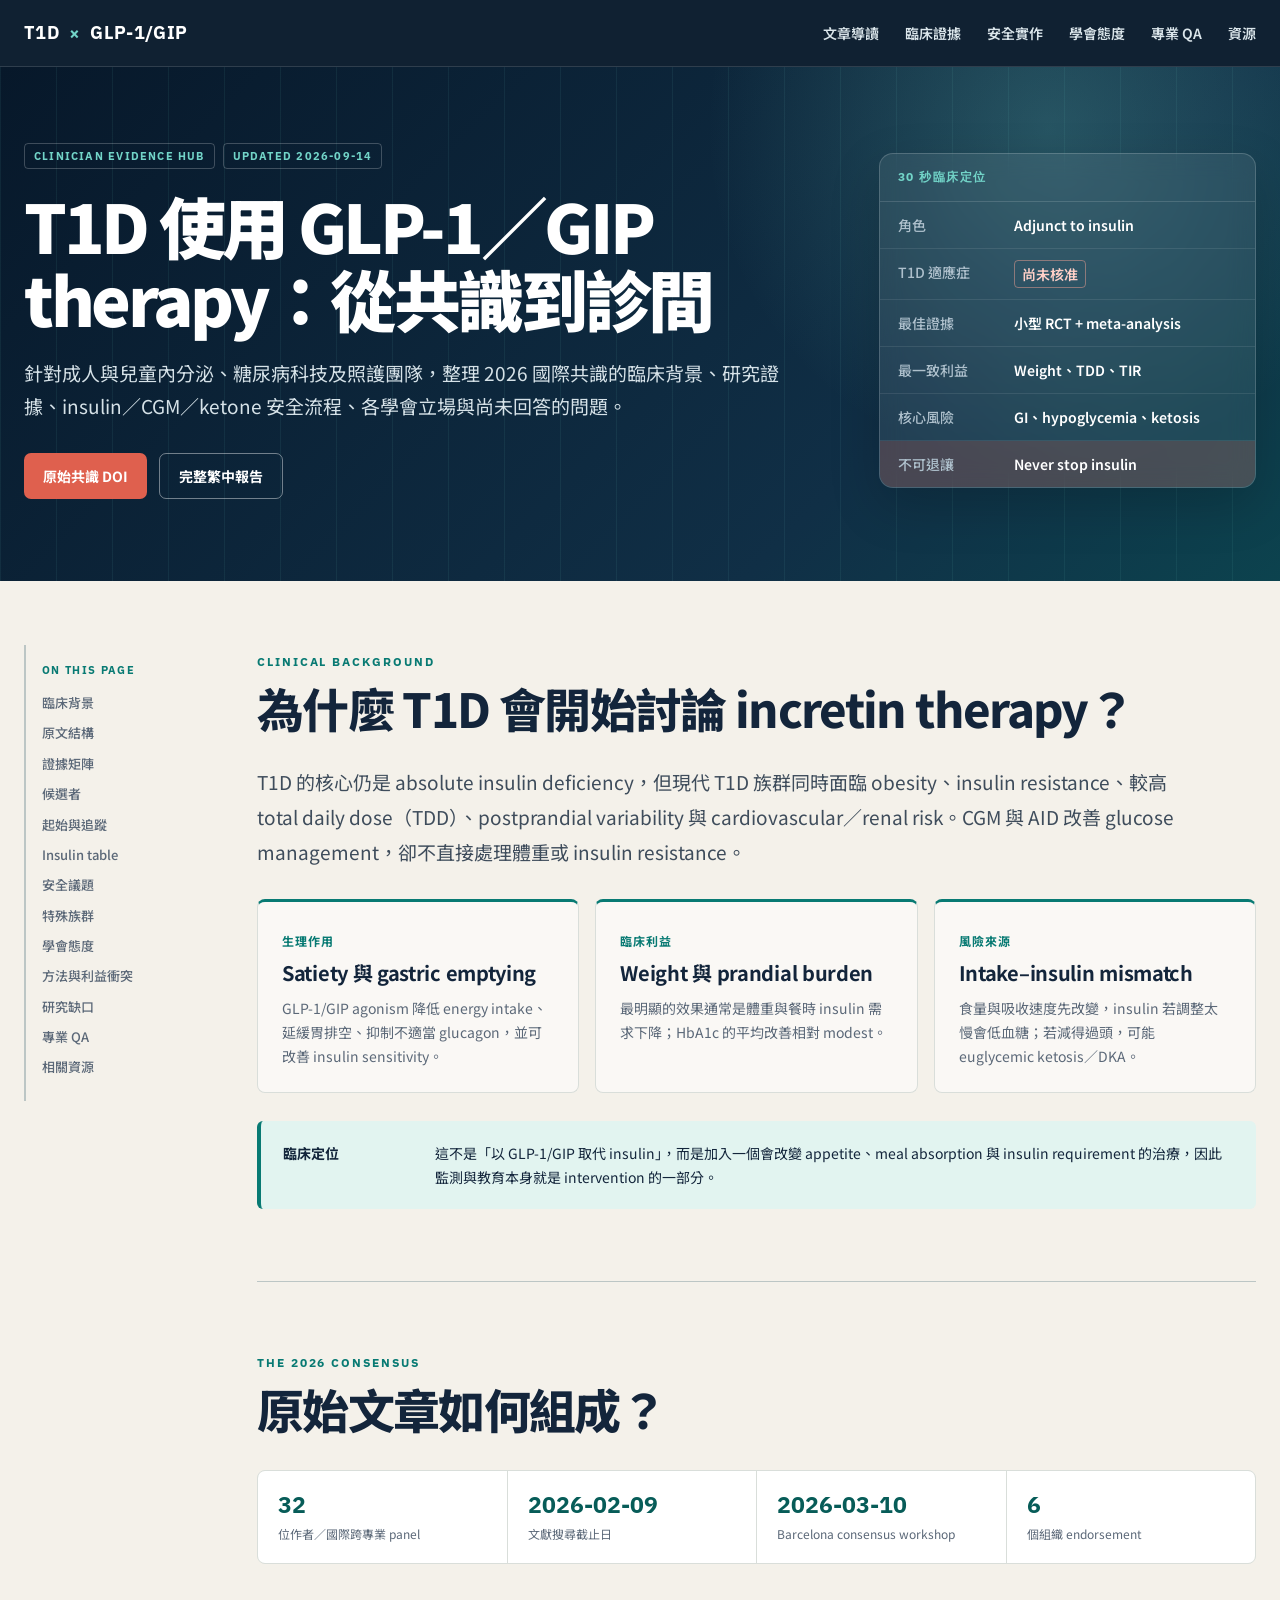
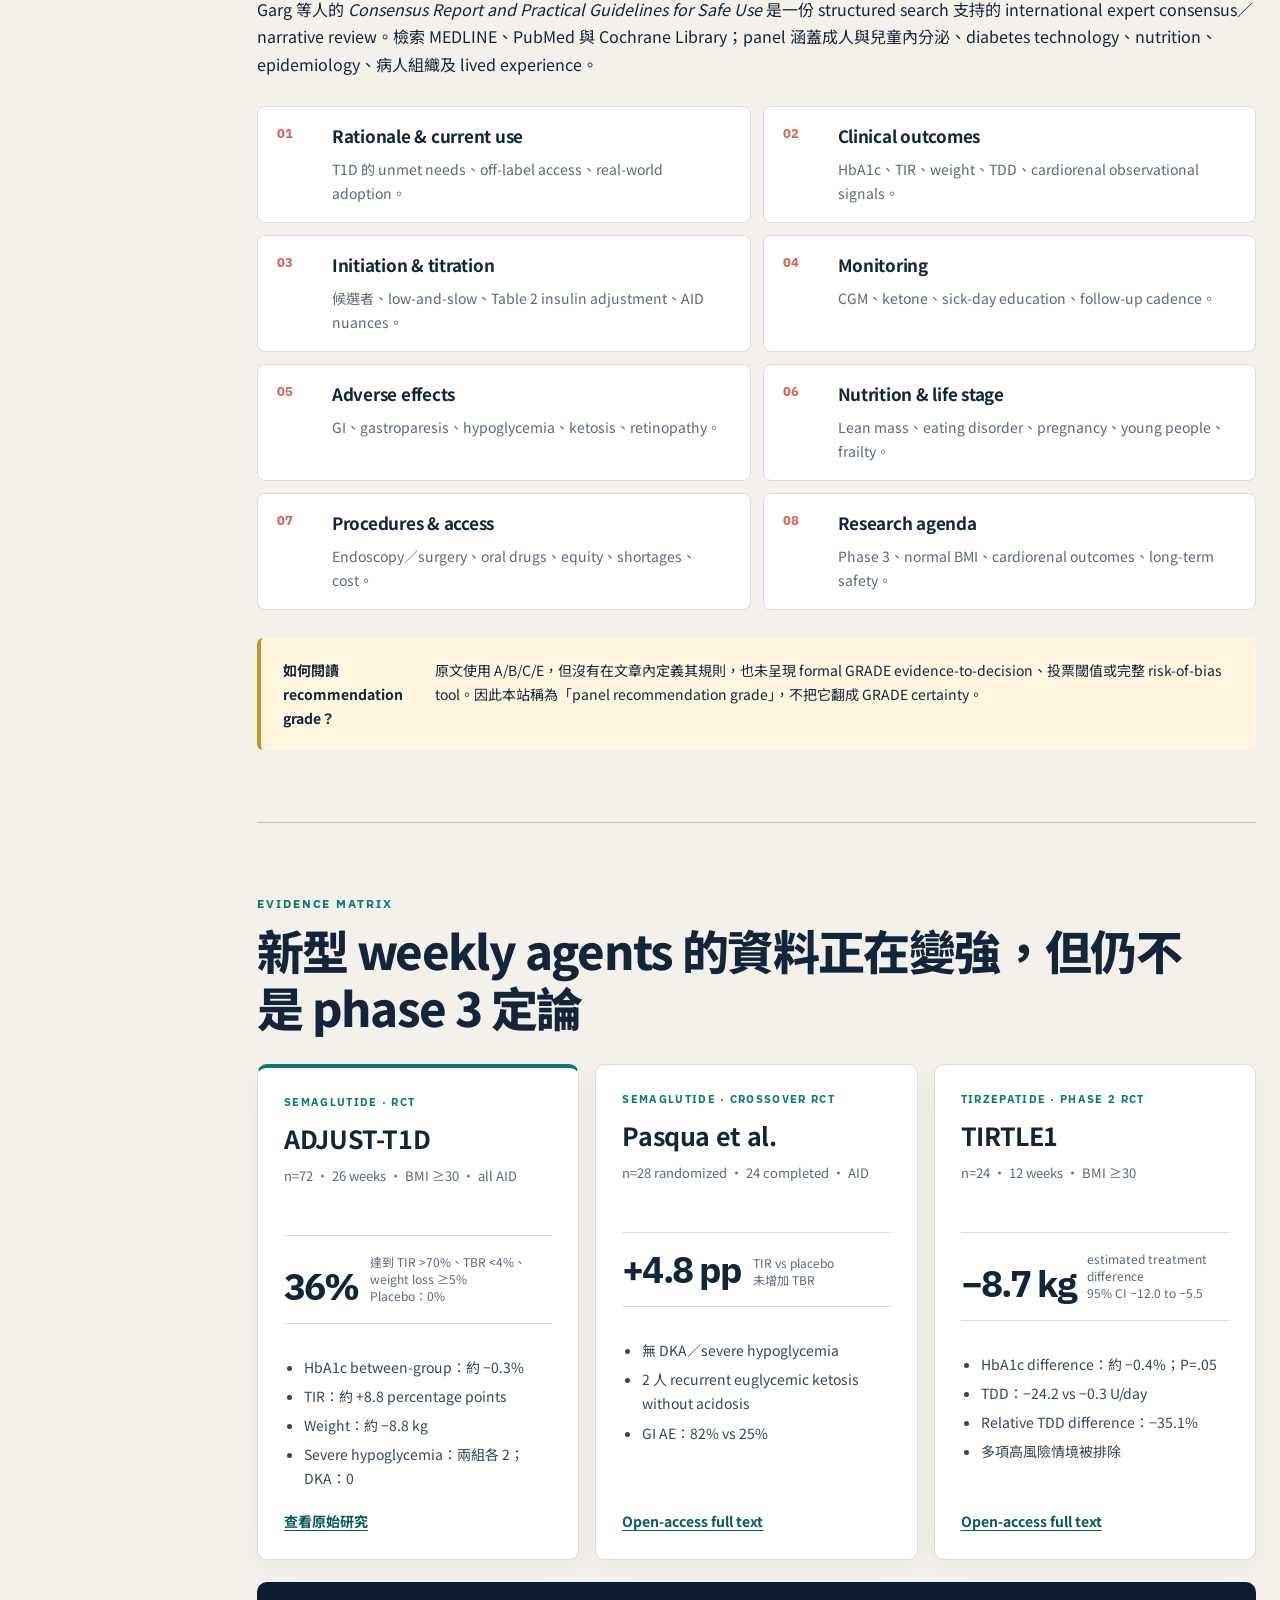
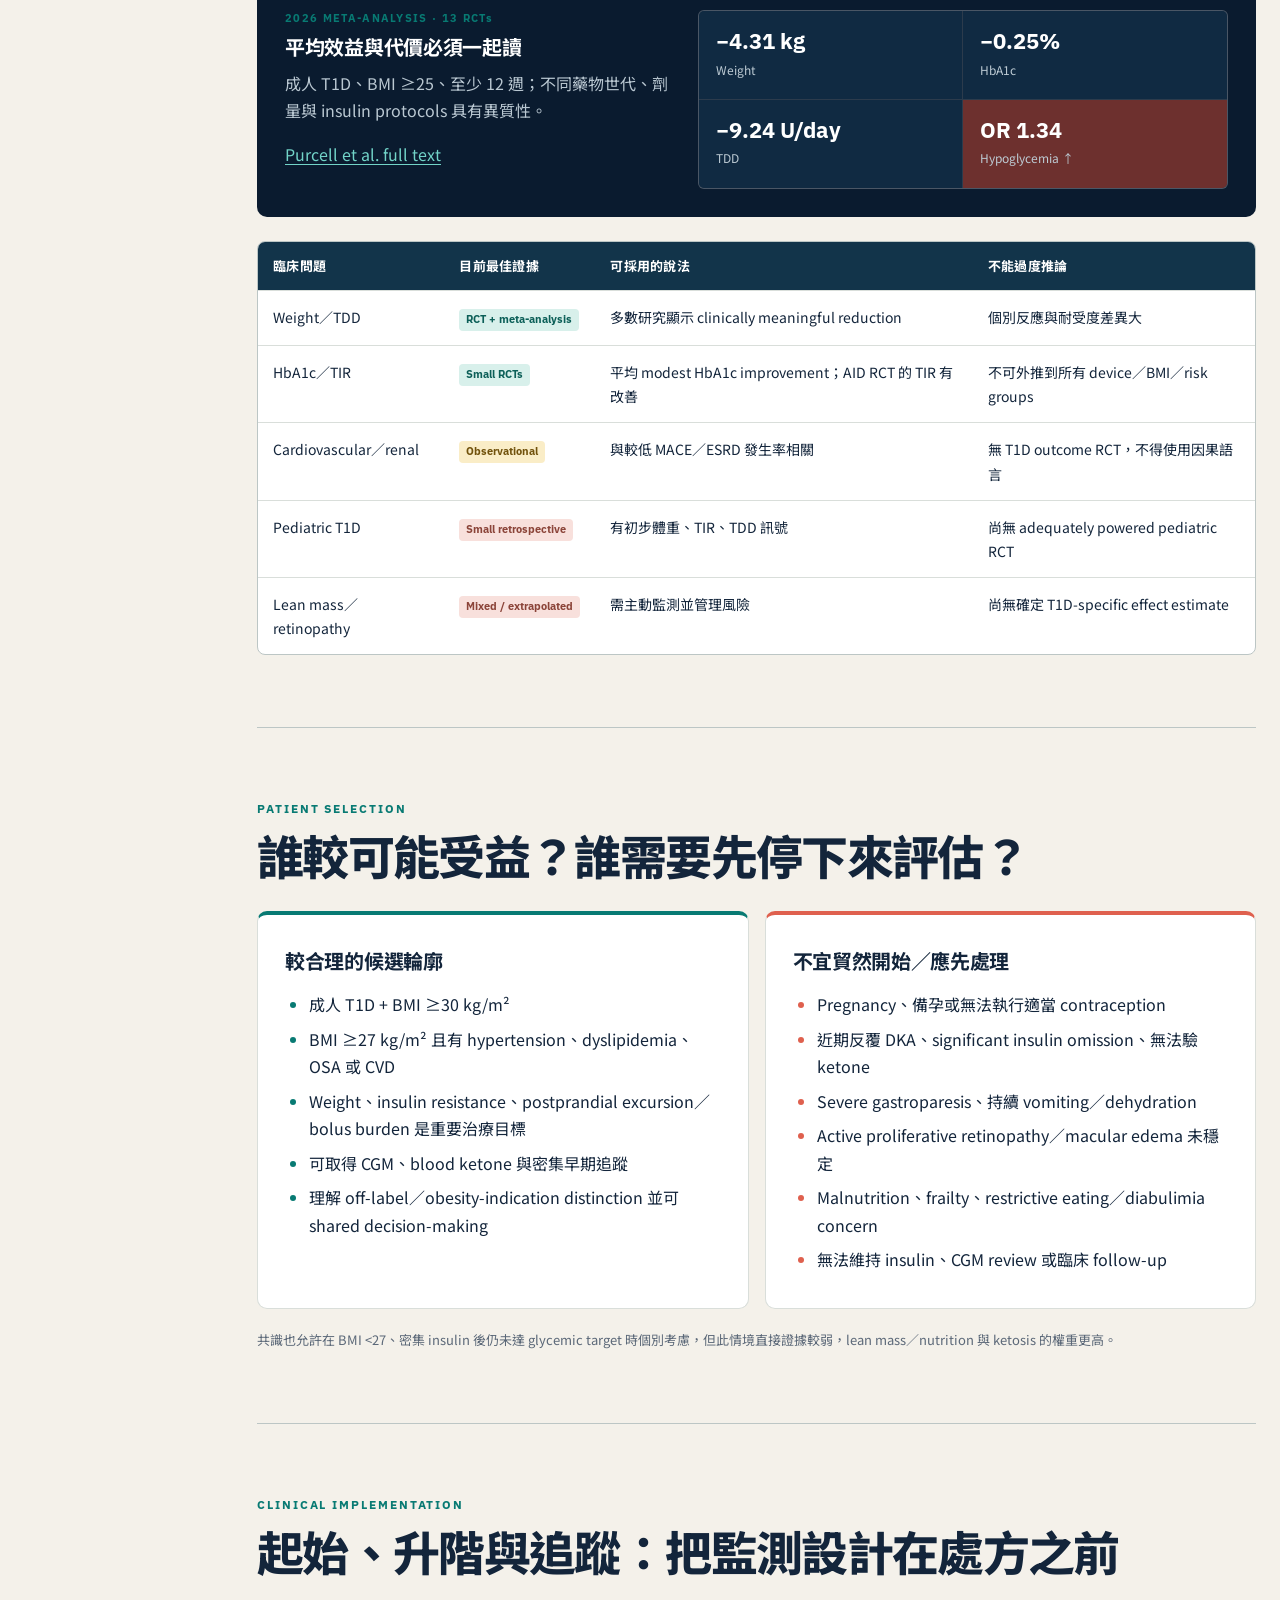
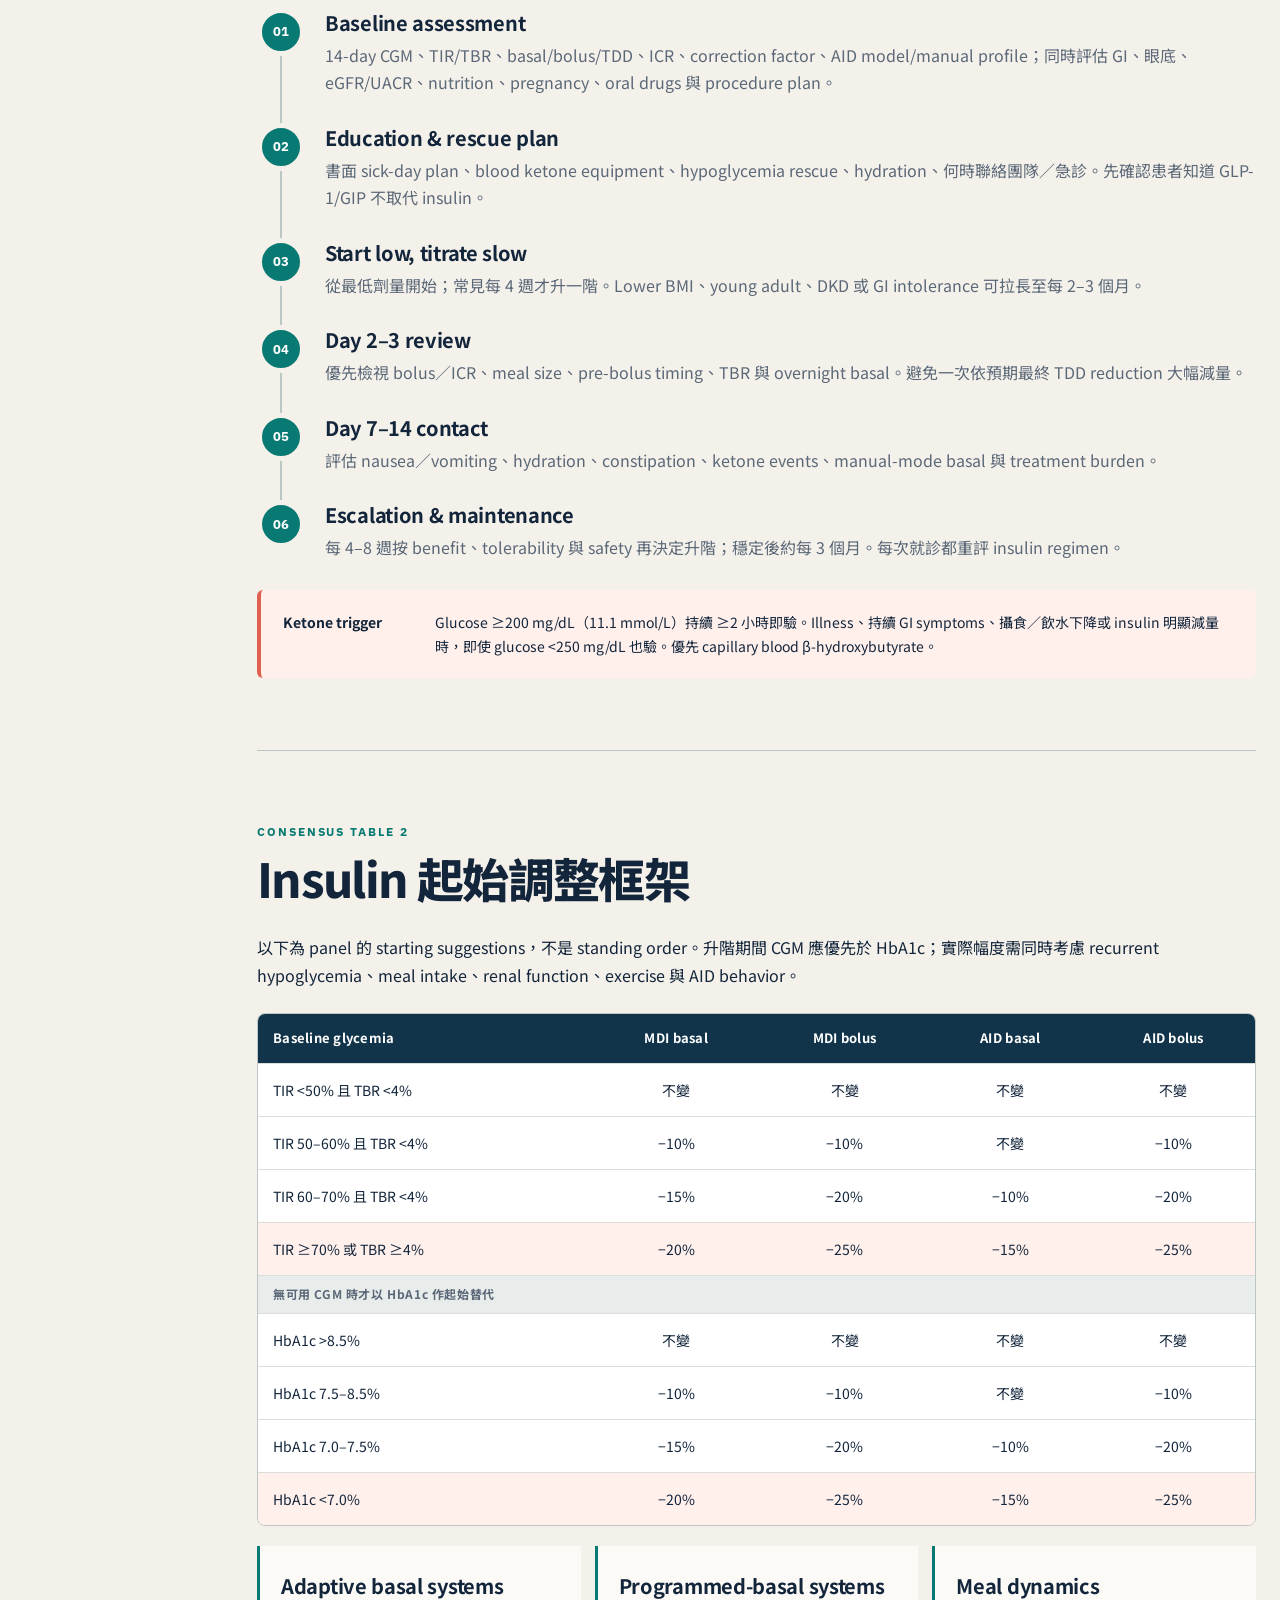
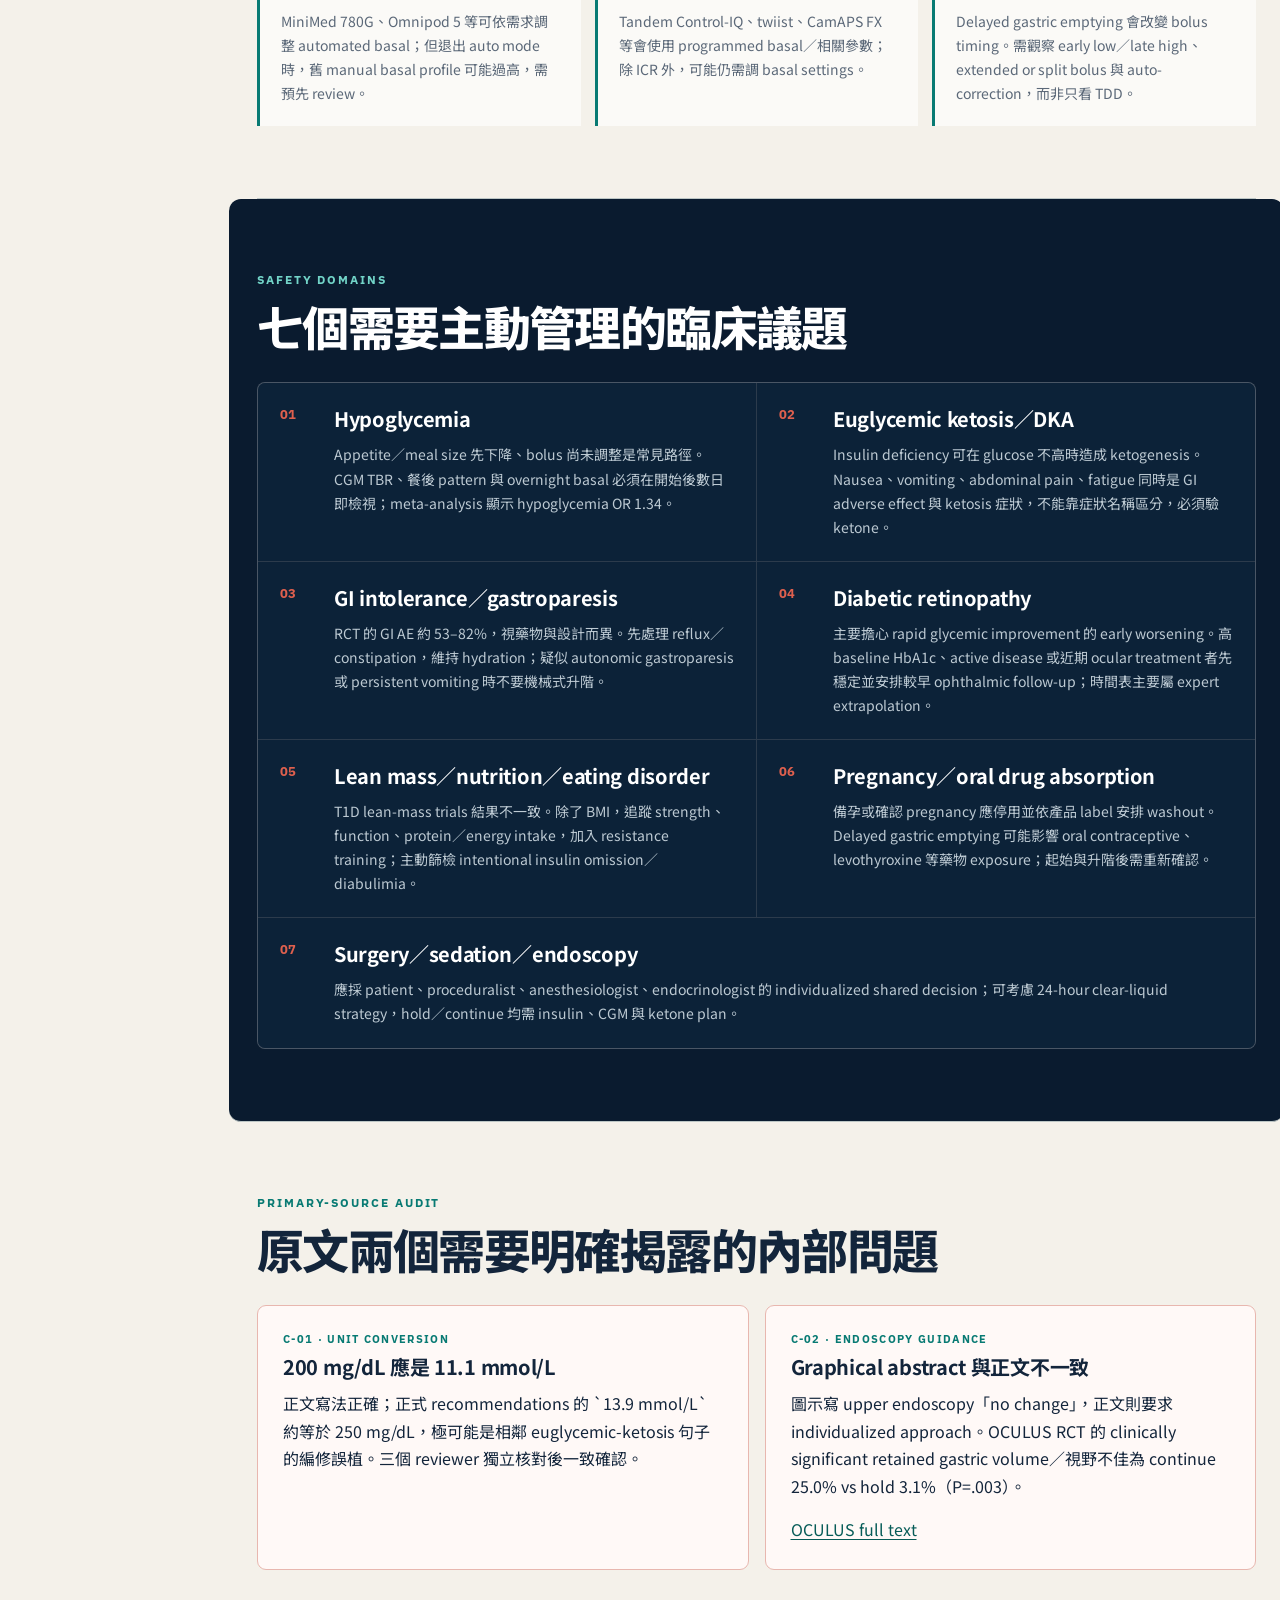
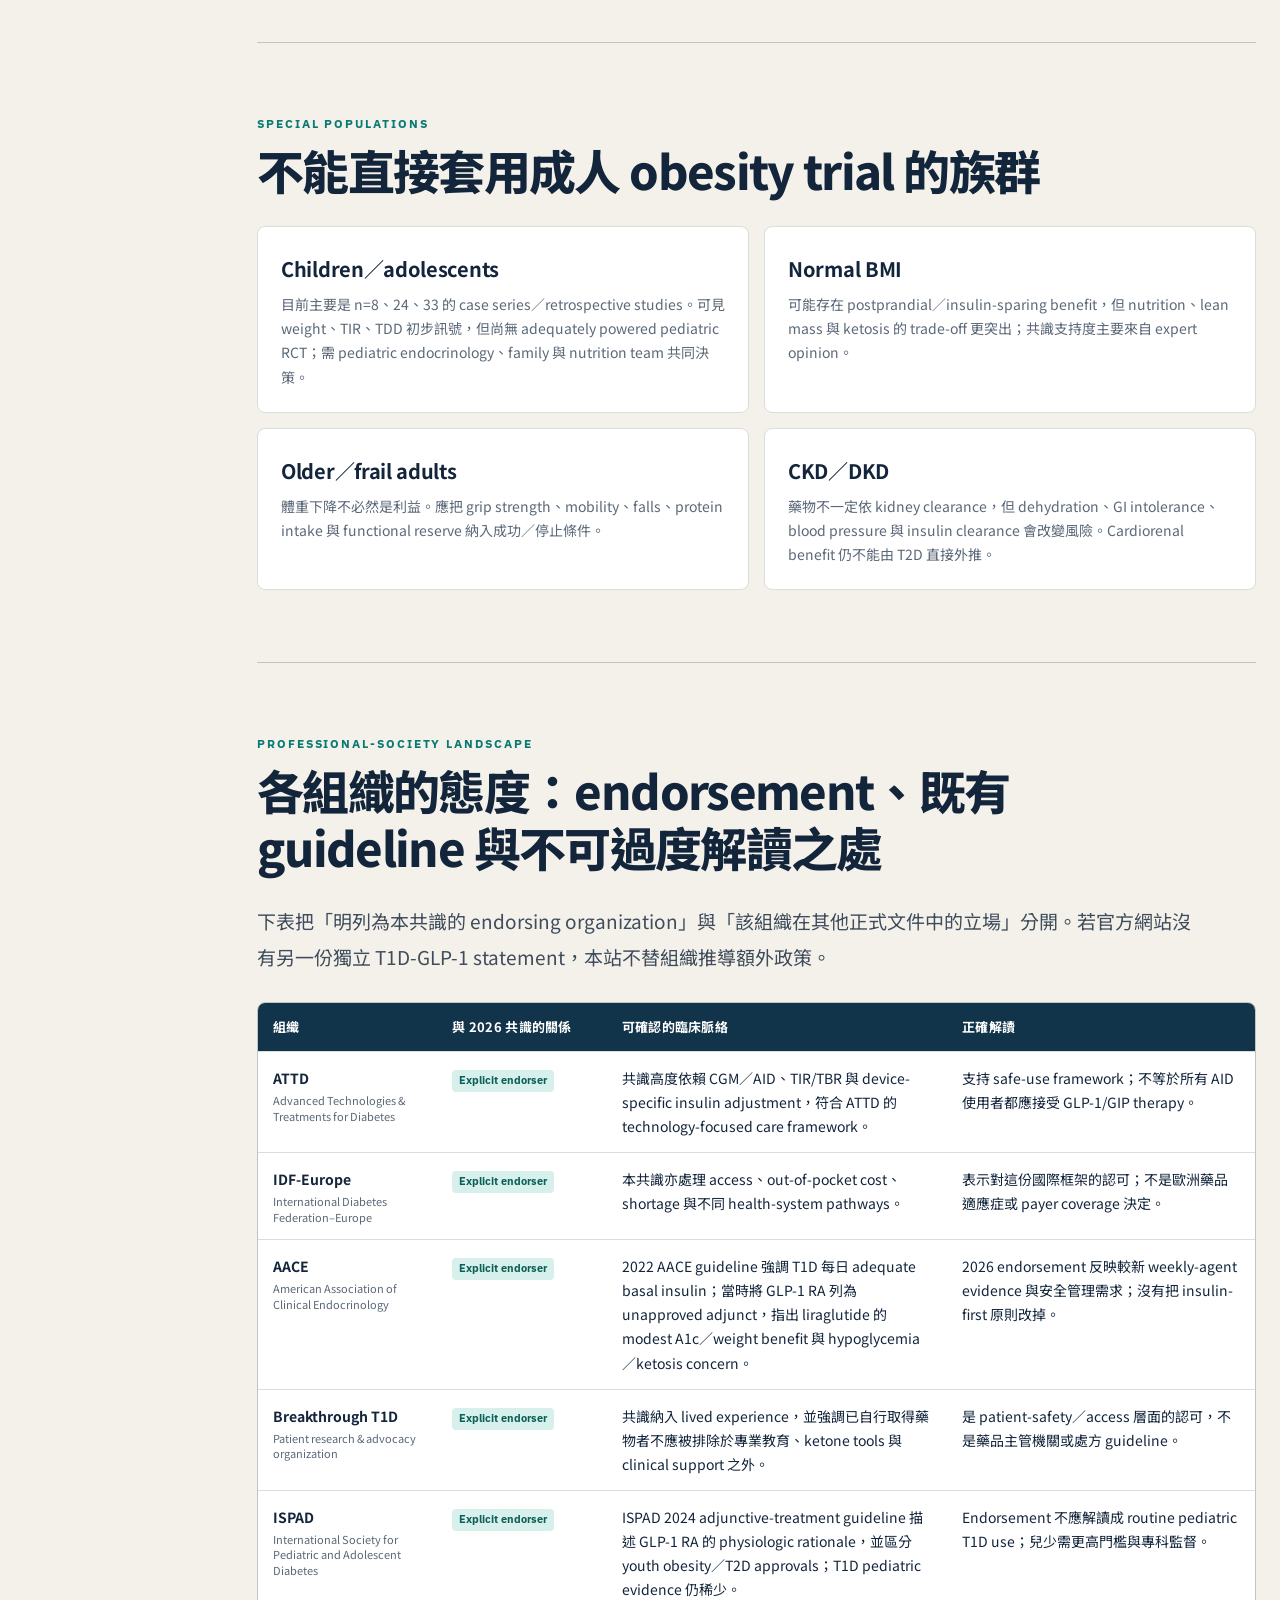
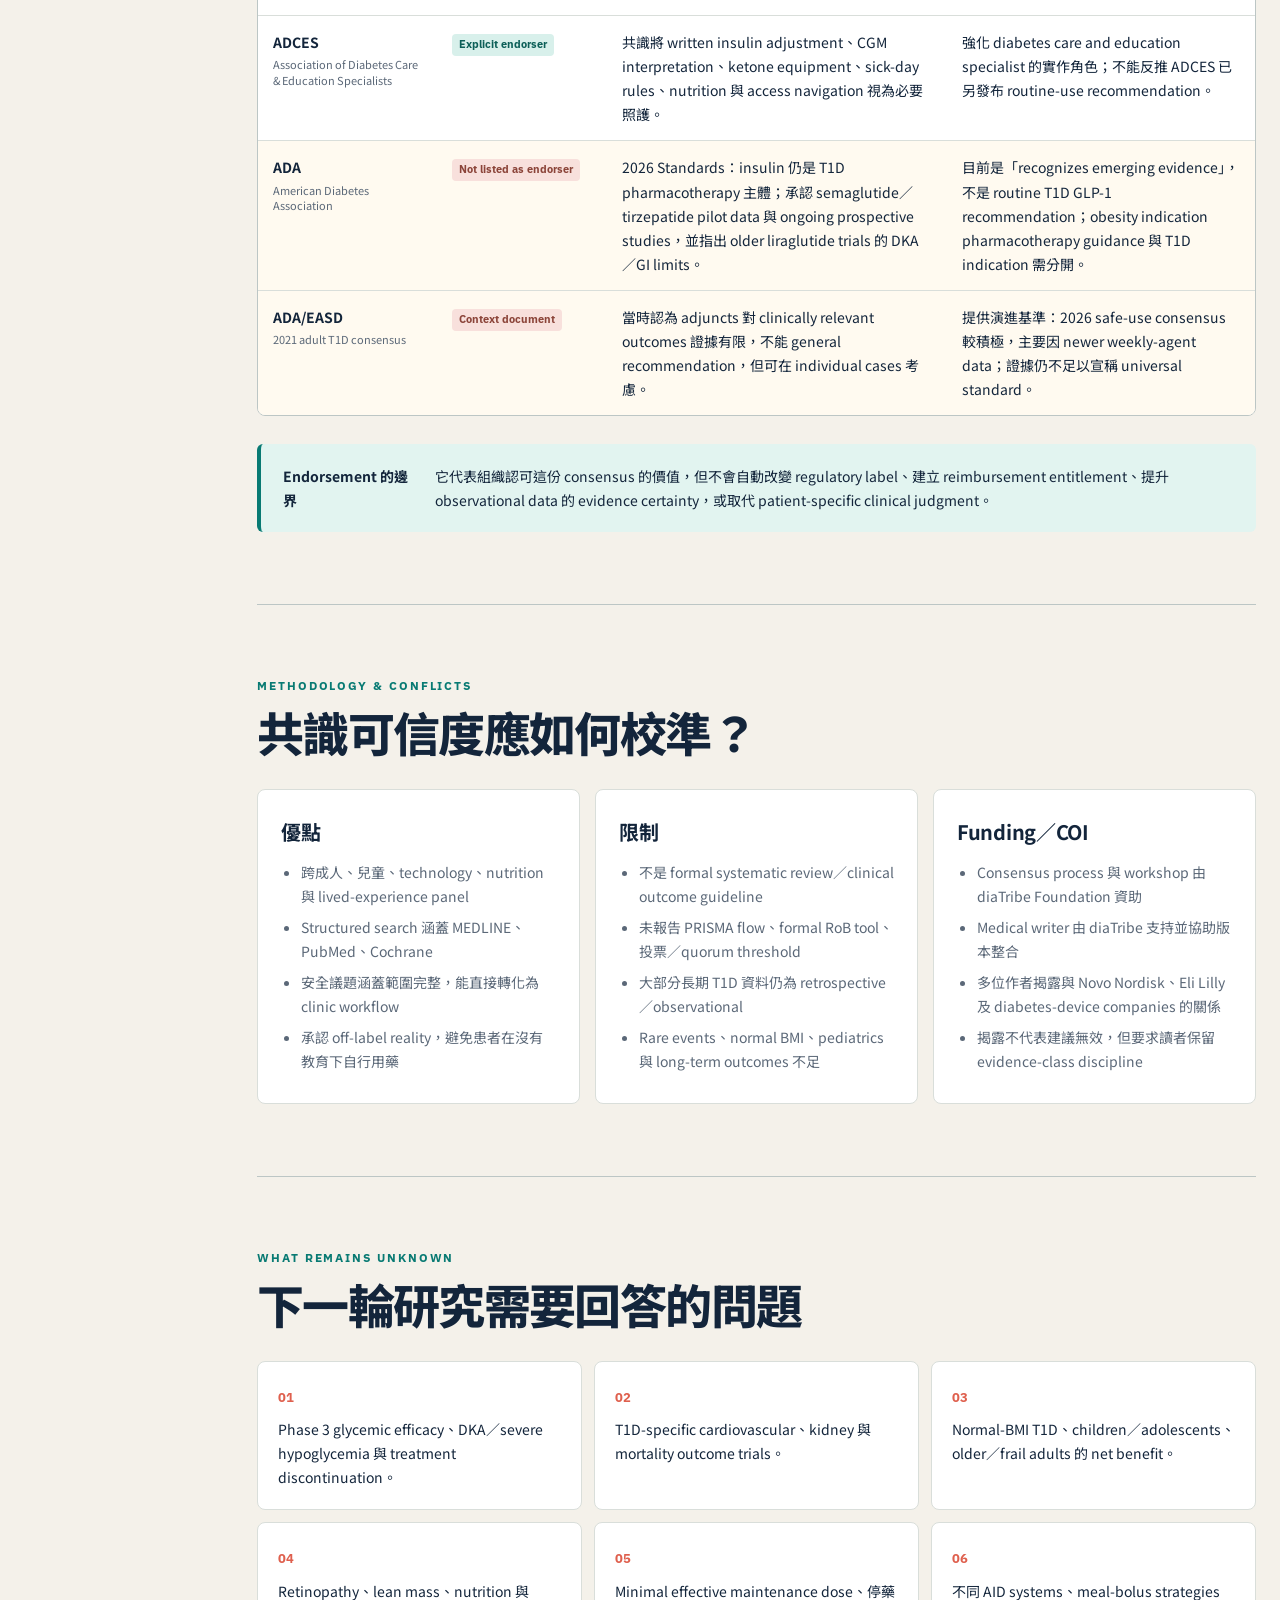
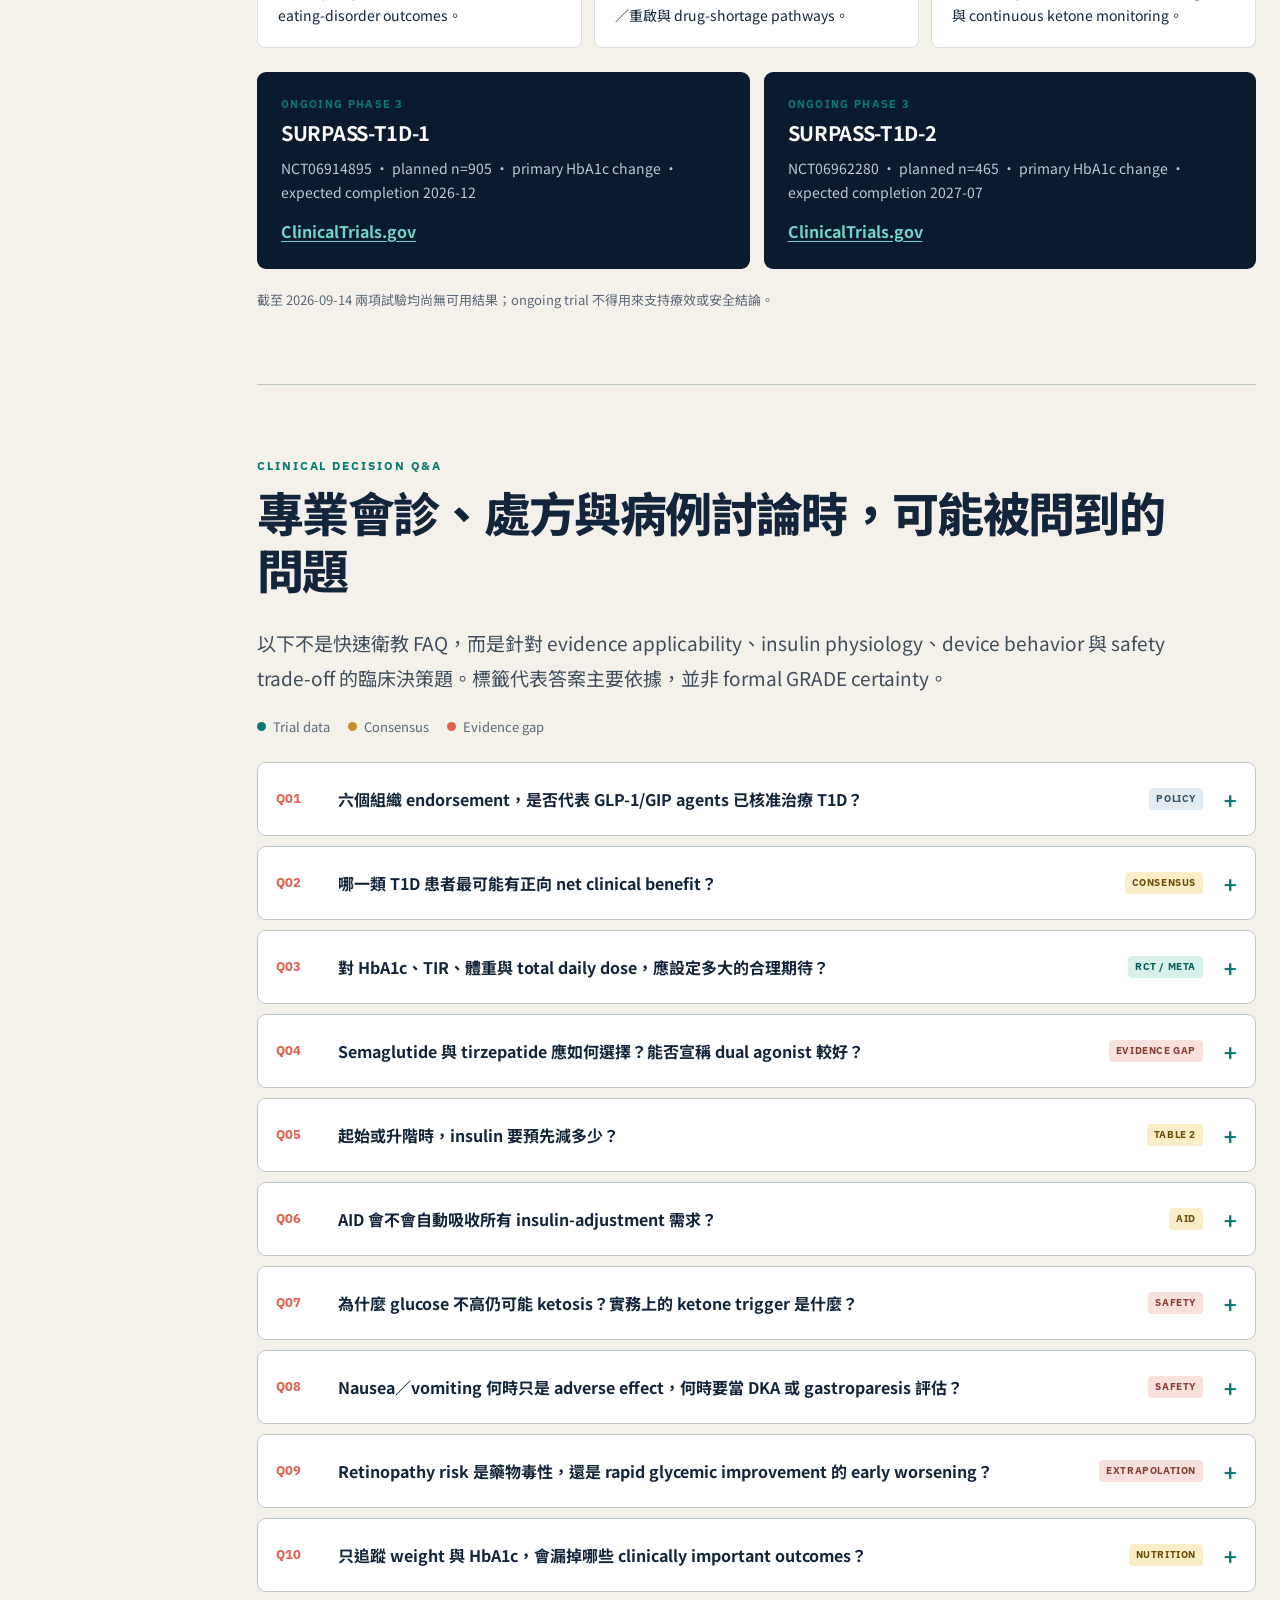
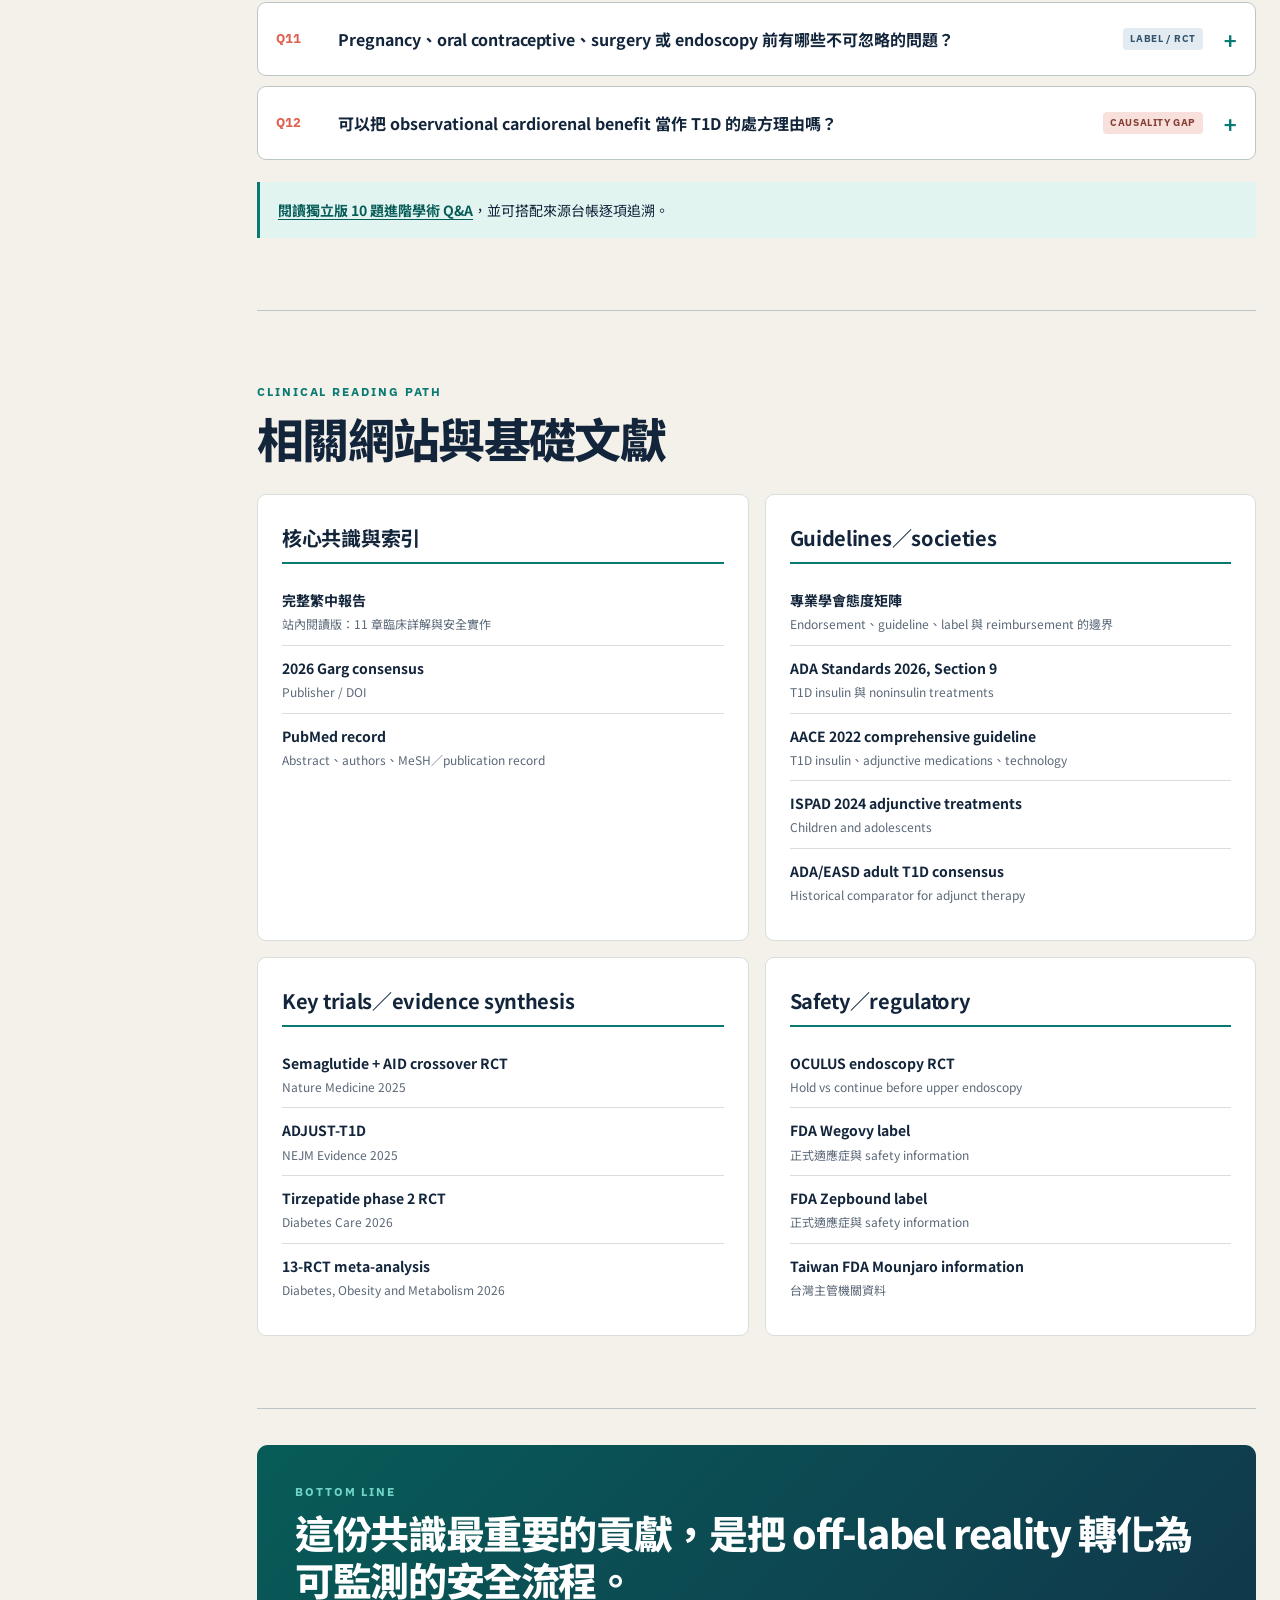
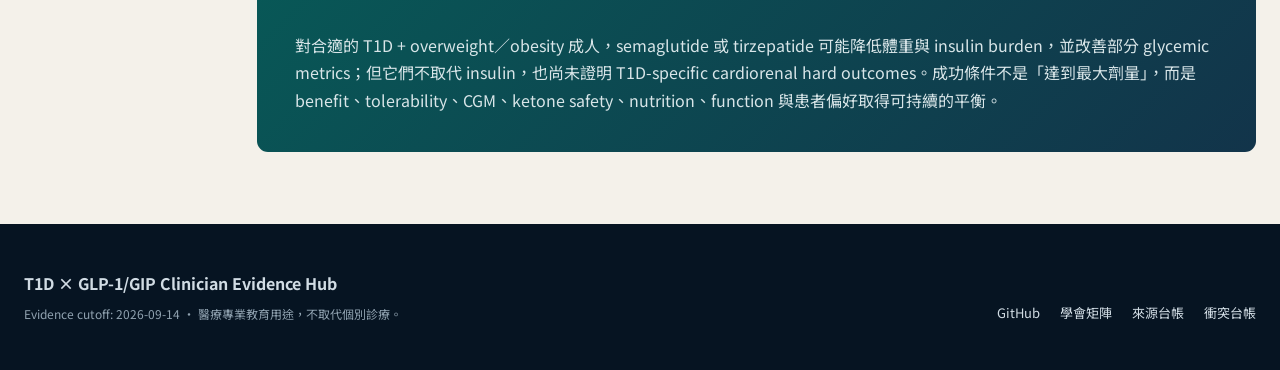
==== commit 23223eee: "Publish full report as a readable web page" ====
--- a/docs/index.html
+++ b/docs/index.html
@@ -34,7 +34,7 @@
         <p class="lead">針對成人與兒童內分泌、糖尿病科技及照護團隊，整理 2026 國際共識的臨床背景、研究證據、insulin／CGM／ketone 安全流程、各學會立場與尚未回答的問題。</p>
         <div class="actions">
           <a class="button primary" href="https://doi.org/10.1177/15209156261449879">原始共識 DOI</a>
-          <a class="button secondary" href="https://github.com/zinojeng/t1d-glp1-consensus-zh-tw/blob/main/REPORT_ZH_TW.md">完整繁中報告</a>
+          <a class="button secondary" href="report.html">完整繁中報告</a>
         </div>
       </div>
       <aside class="orientation" aria-label="快速臨床定位">
@@ -359,7 +359,7 @@
         <p class="kicker">CLINICAL READING PATH</p>
         <h2>相關網站與基礎文獻</h2>
         <div class="resource-groups">
-          <div><h3>核心共識與索引</h3><a href="https://doi.org/10.1177/15209156261449879"><b>2026 Garg consensus</b><span>Publisher / DOI</span></a><a href="https://pubmed.ncbi.nlm.nih.gov/42246488/"><b>PubMed record</b><span>Abstract、authors、MeSH／publication record</span></a><a href="https://github.com/zinojeng/t1d-glp1-consensus-zh-tw/blob/main/REPORT_ZH_TW.md"><b>完整繁中報告</b><span>逐項臨床整理與來源連結</span></a></div>
+          <div><h3>核心共識與索引</h3><a href="report.html"><b>完整繁中報告</b><span>站內閱讀版：11 章臨床詳解與安全實作</span></a><a href="https://doi.org/10.1177/15209156261449879"><b>2026 Garg consensus</b><span>Publisher / DOI</span></a><a href="https://pubmed.ncbi.nlm.nih.gov/42246488/"><b>PubMed record</b><span>Abstract、authors、MeSH／publication record</span></a></div>
           <div><h3>Guidelines／societies</h3><a href="https://github.com/zinojeng/t1d-glp1-consensus-zh-tw/blob/main/research/PROFESSIONAL_SOCIETIES.md"><b>專業學會態度矩陣</b><span>Endorsement、guideline、label 與 reimbursement 的邊界</span></a><a href="https://diabetesjournals.org/care/article/49/Supplement_1/S183/163934/9-Pharmacologic-Approaches-to-Glycemic-Treatment"><b>ADA Standards 2026, Section 9</b><span>T1D insulin 與 noninsulin treatments</span></a><a href="https://pmc.ncbi.nlm.nih.gov/articles/PMC10200071/"><b>AACE 2022 comprehensive guideline</b><span>T1D insulin、adjunctive medications、technology</span></a><a href="https://www.ispad.org/static/3b8e00b2-9f33-43a5-a84f9eda1accef64/ICPCG-Chapter-9-2024.pdf"><b>ISPAD 2024 adjunctive treatments</b><span>Children and adolescents</span></a><a href="https://pmc.ncbi.nlm.nih.gov/articles/PMC8481000/"><b>ADA/EASD adult T1D consensus</b><span>Historical comparator for adjunct therapy</span></a></div>
           <div><h3>Key trials／evidence synthesis</h3><a href="https://pmc.ncbi.nlm.nih.gov/articles/PMC12003151/"><b>Semaglutide + AID crossover RCT</b><span>Nature Medicine 2025</span></a><a href="https://doi.org/10.1056/EVIDoa2500173"><b>ADJUST-T1D</b><span>NEJM Evidence 2025</span></a><a href="https://pmc.ncbi.nlm.nih.gov/articles/PMC12719702/"><b>Tirzepatide phase 2 RCT</b><span>Diabetes Care 2026</span></a><a href="https://pmc.ncbi.nlm.nih.gov/articles/PMC12673429/"><b>13-RCT meta-analysis</b><span>Diabetes, Obesity and Metabolism 2026</span></a></div>
           <div><h3>Safety／regulatory</h3><a href="https://pmc.ncbi.nlm.nih.gov/articles/PMC12993733/"><b>OCULUS endoscopy RCT</b><span>Hold vs continue before upper endoscopy</span></a><a href="https://www.accessdata.fda.gov/drugsatfda_docs/label/2025/218316Orig1s000lbl.pdf"><b>FDA Wegovy label</b><span>正式適應症與 safety information</span></a><a href="https://www.accessdata.fda.gov/drugsatfda_docs/label/2025/217806Orig1s020lbl.pdf"><b>FDA Zepbound label</b><span>正式適應症與 safety information</span></a><a href="https://www.fda.gov.tw/tc/includes/GetFile.ashx?cid=44254&amp;id=f638289376695123554"><b>Taiwan FDA Mounjaro information</b><span>台灣主管機關資料</span></a></div>
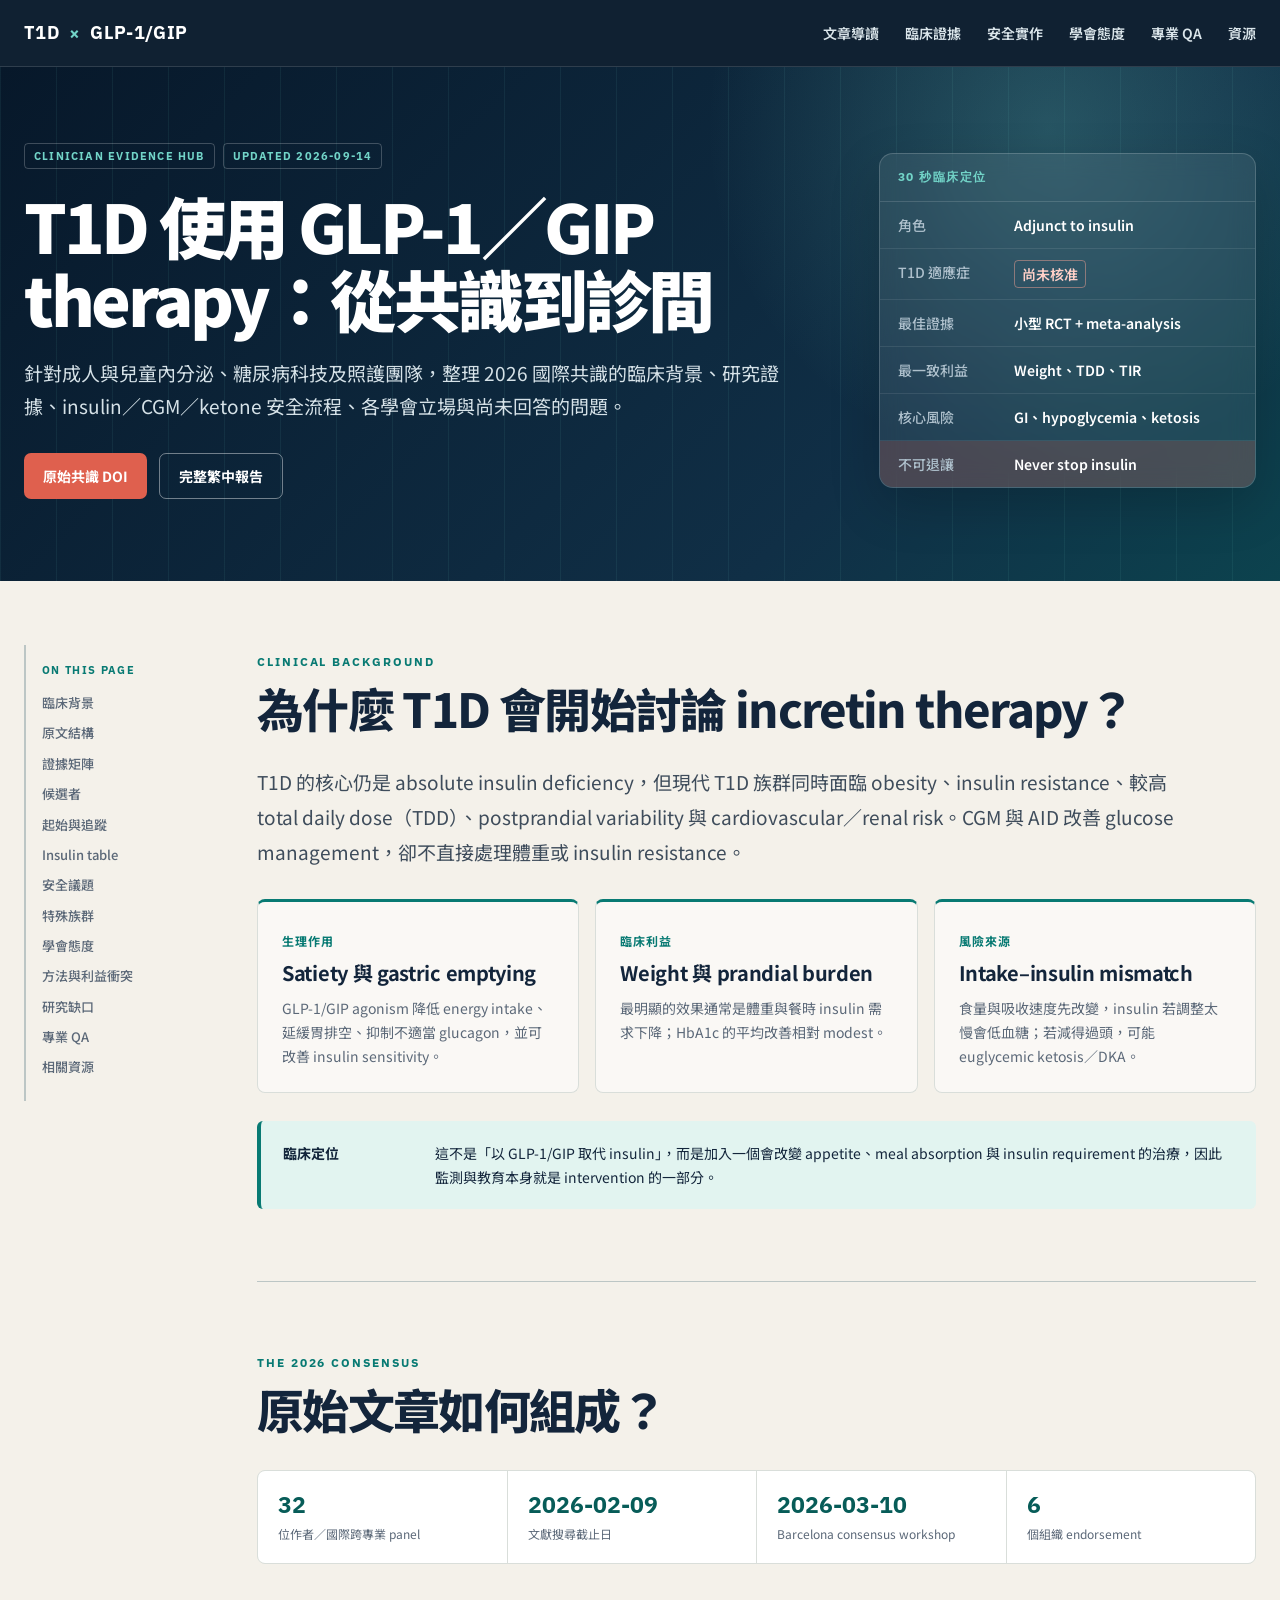
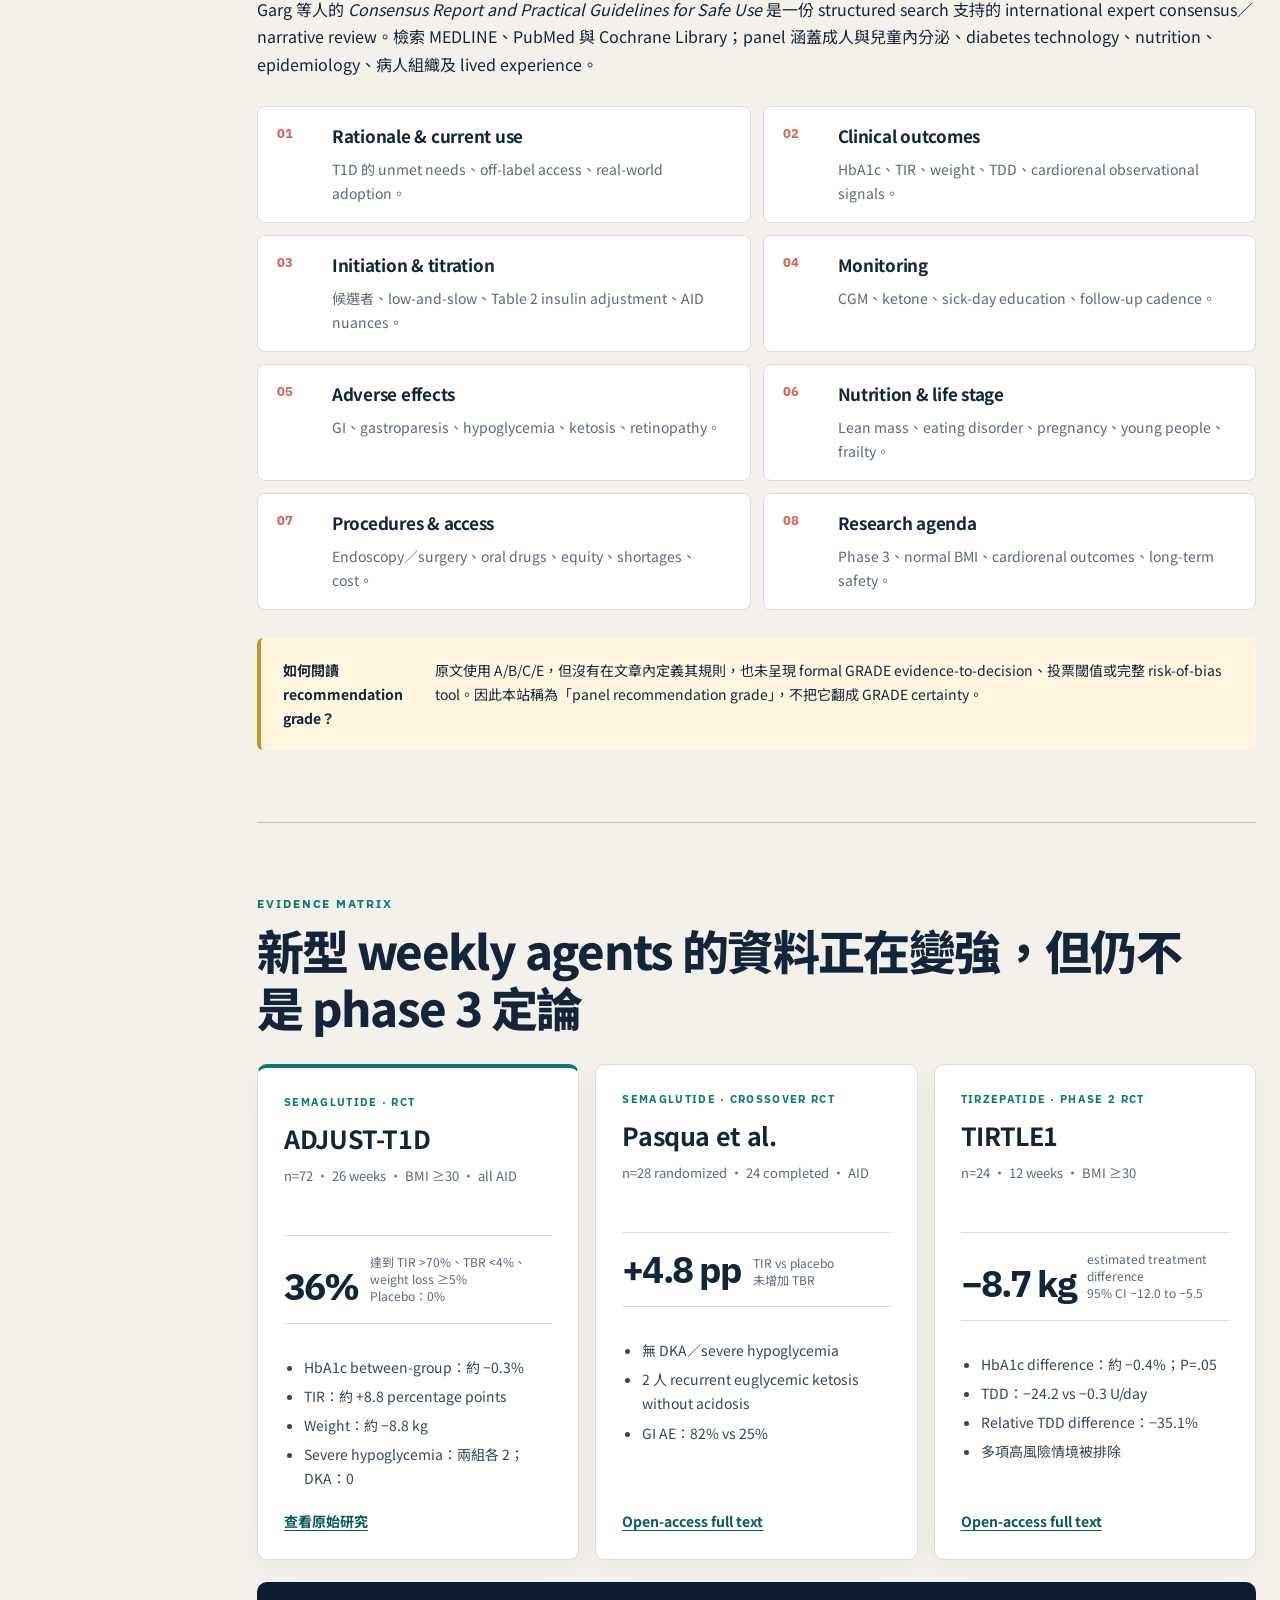
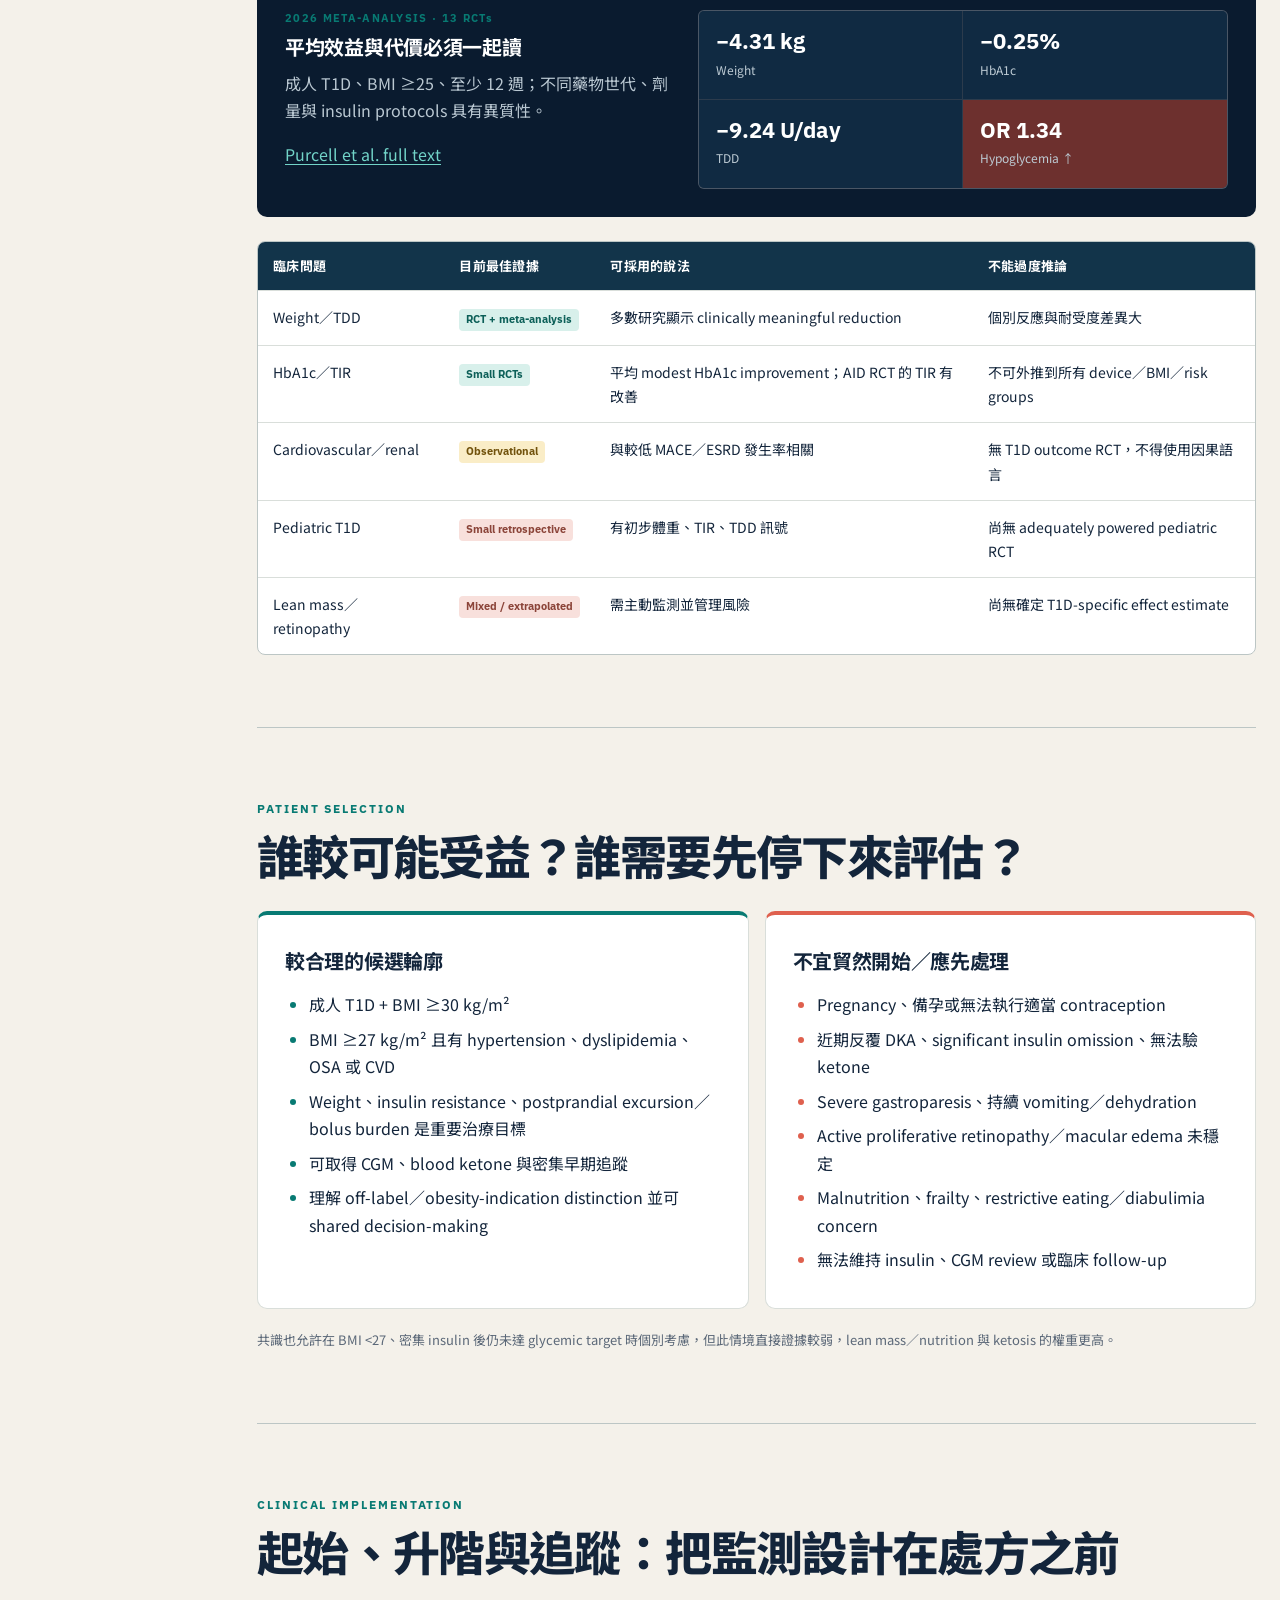
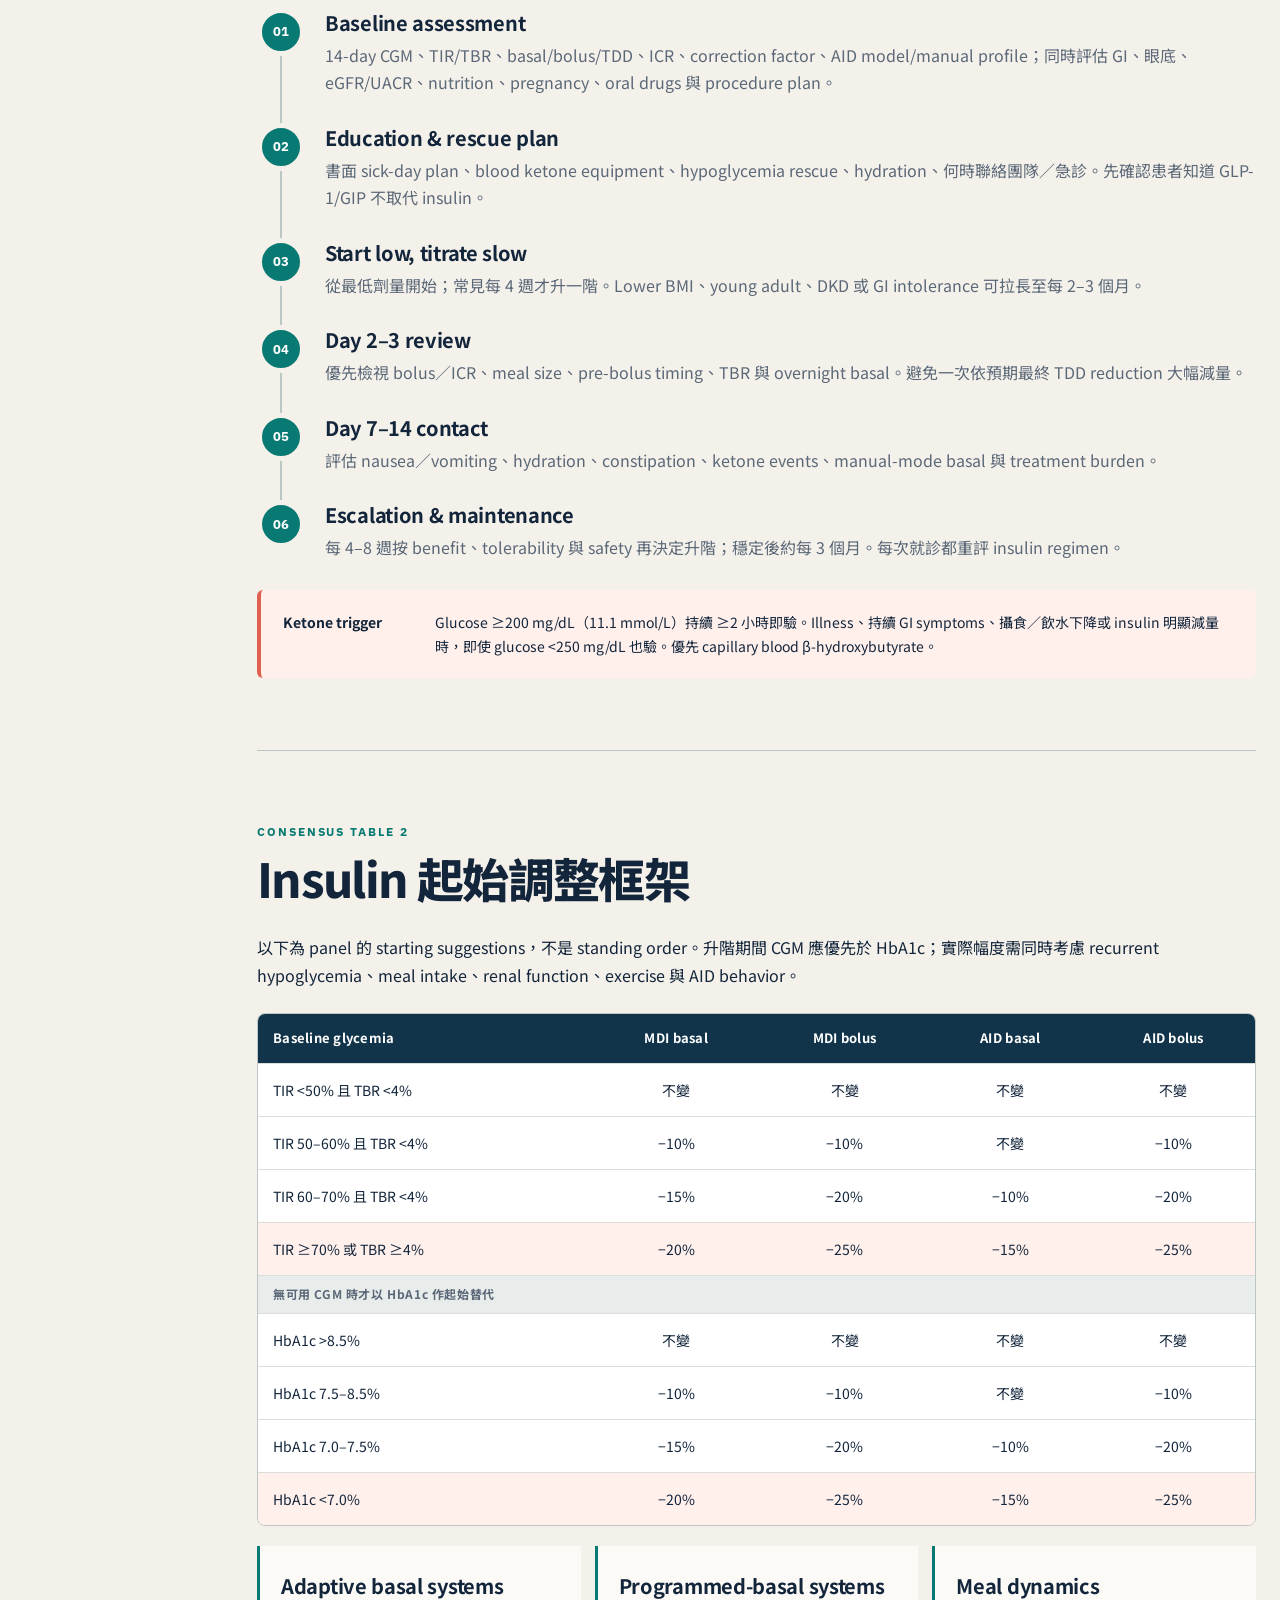
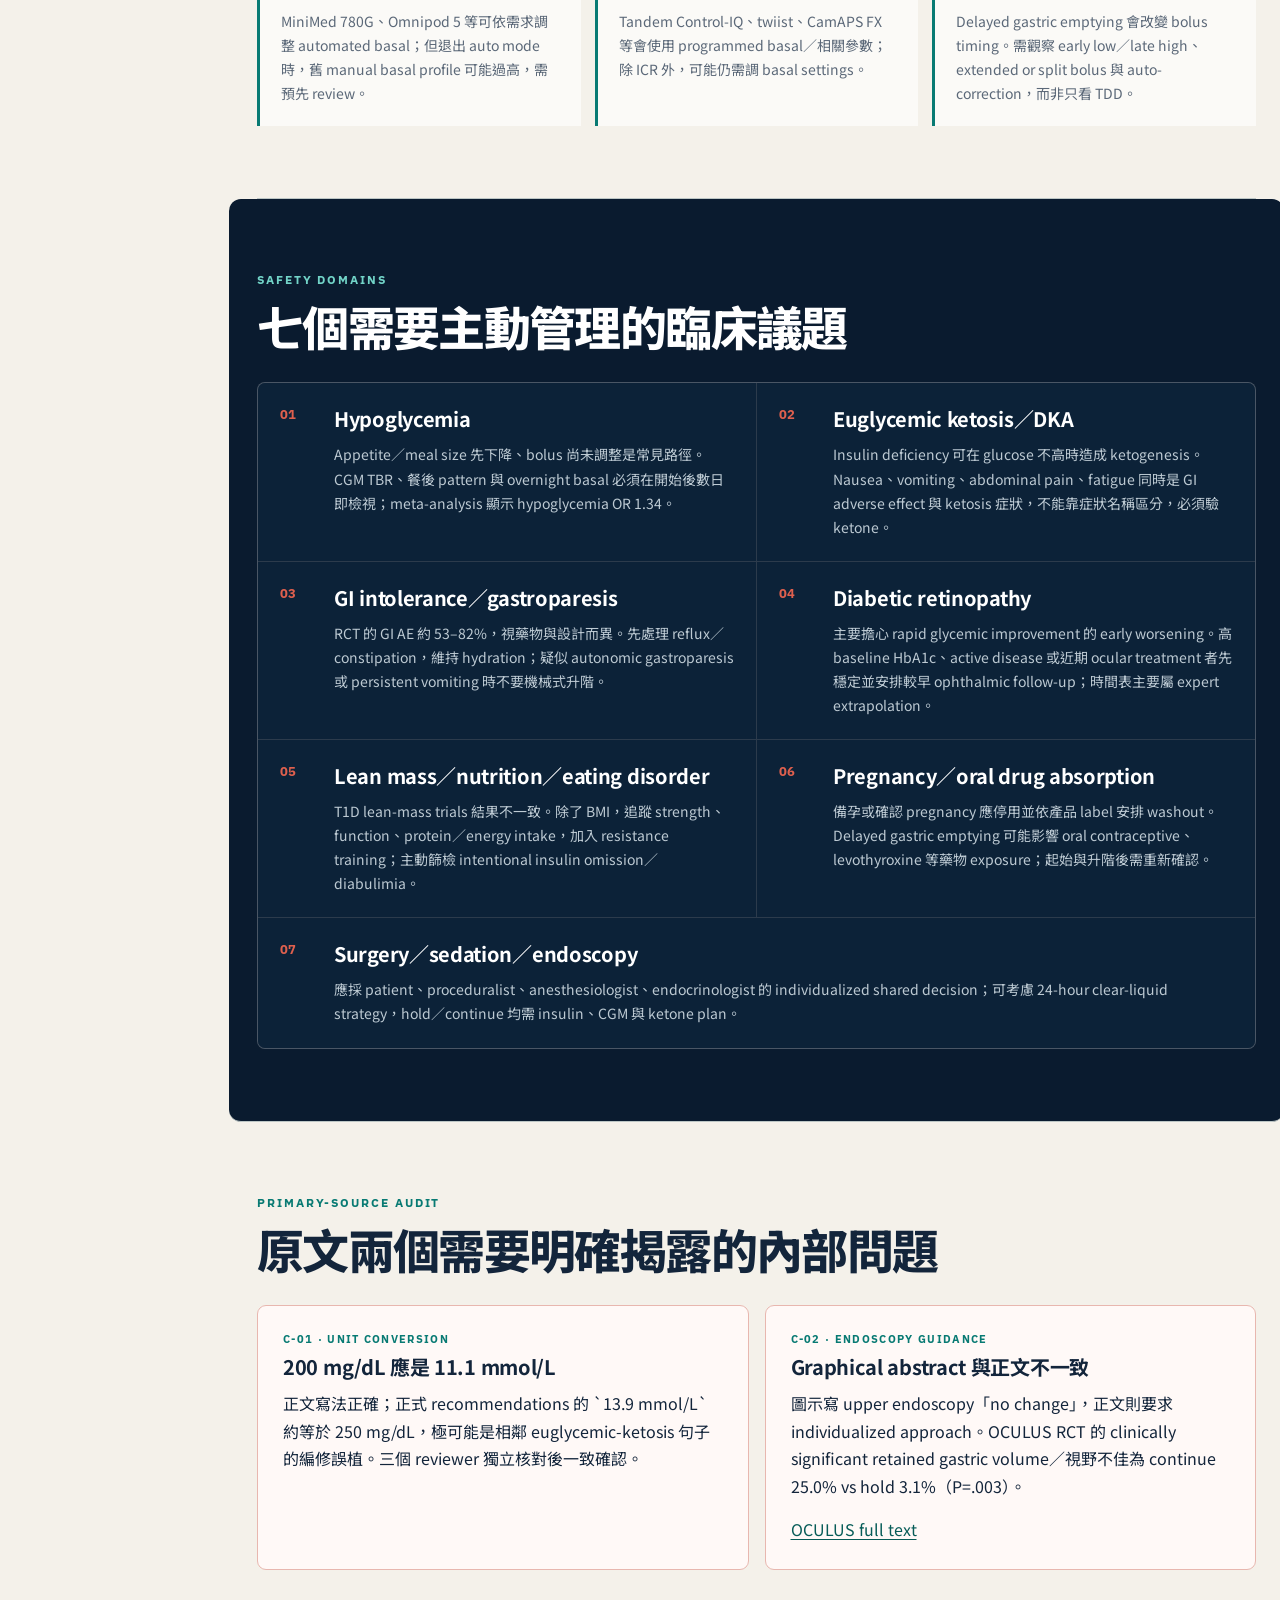
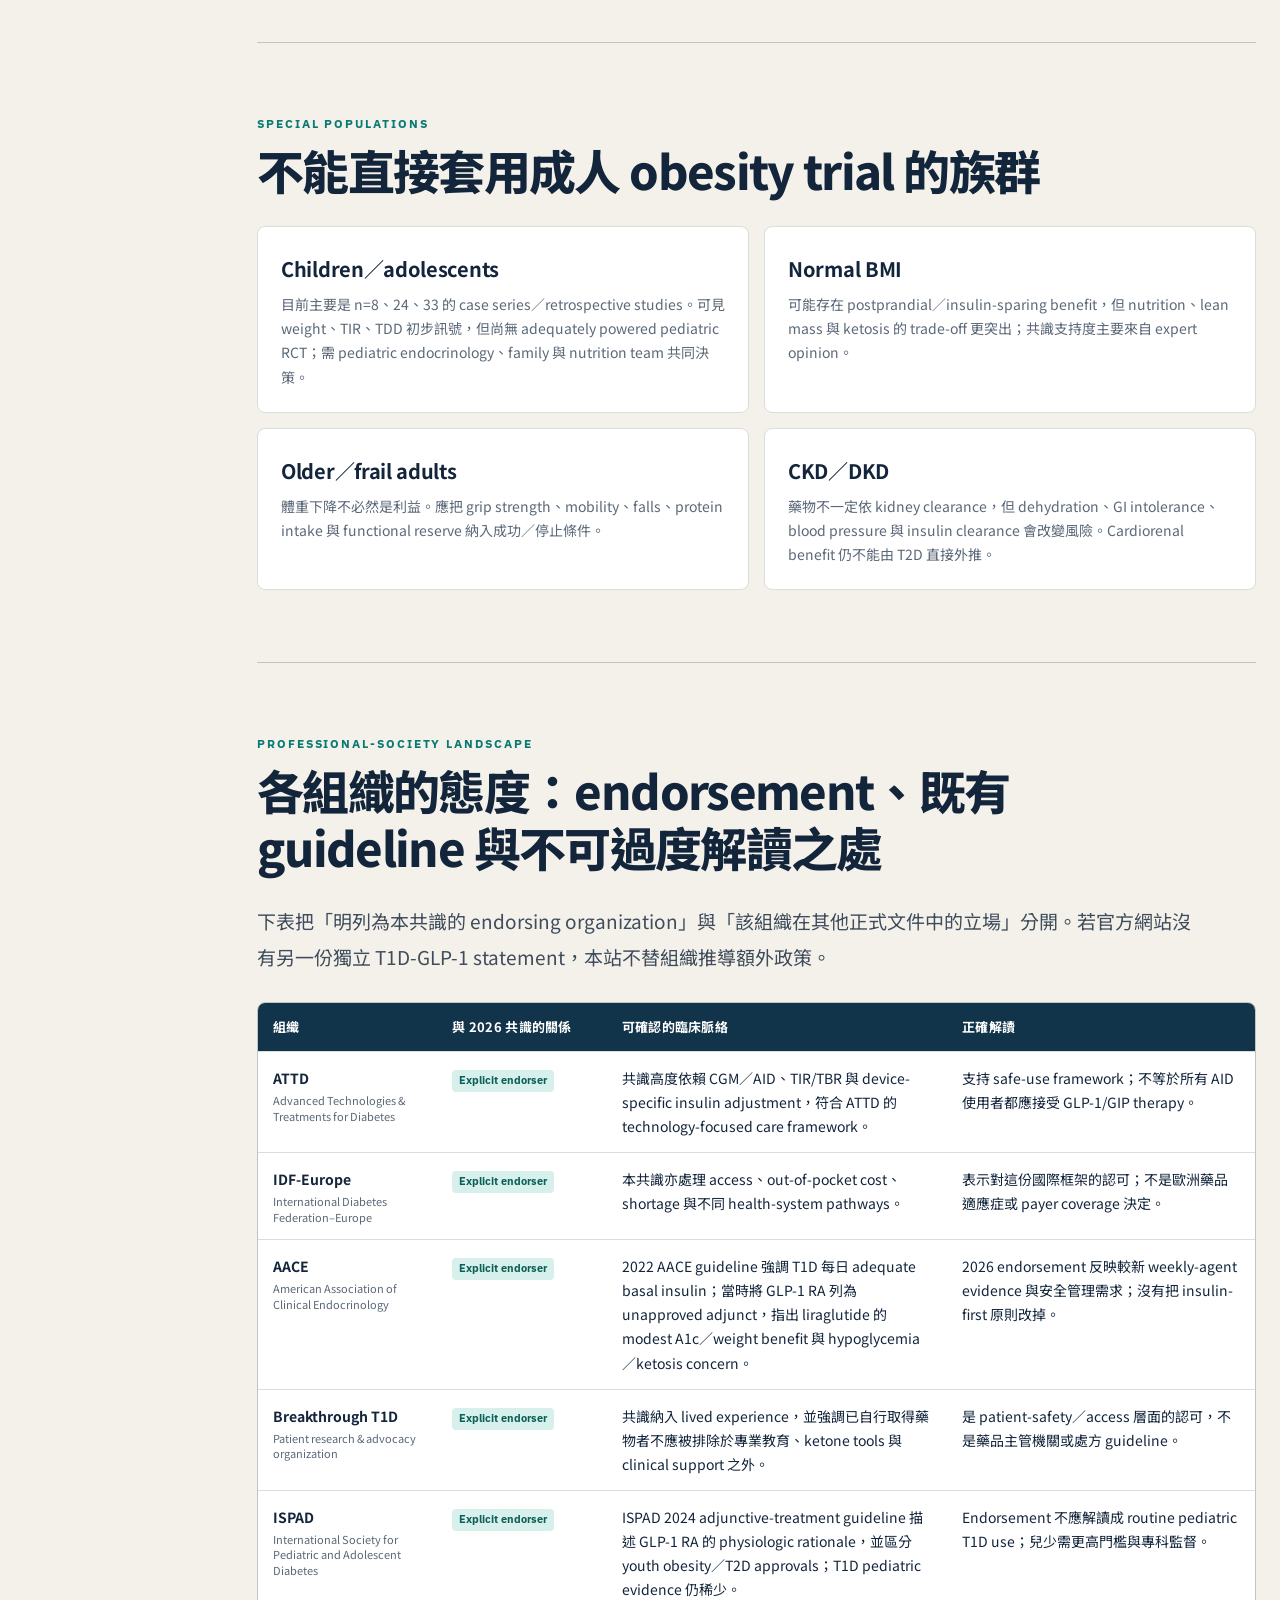
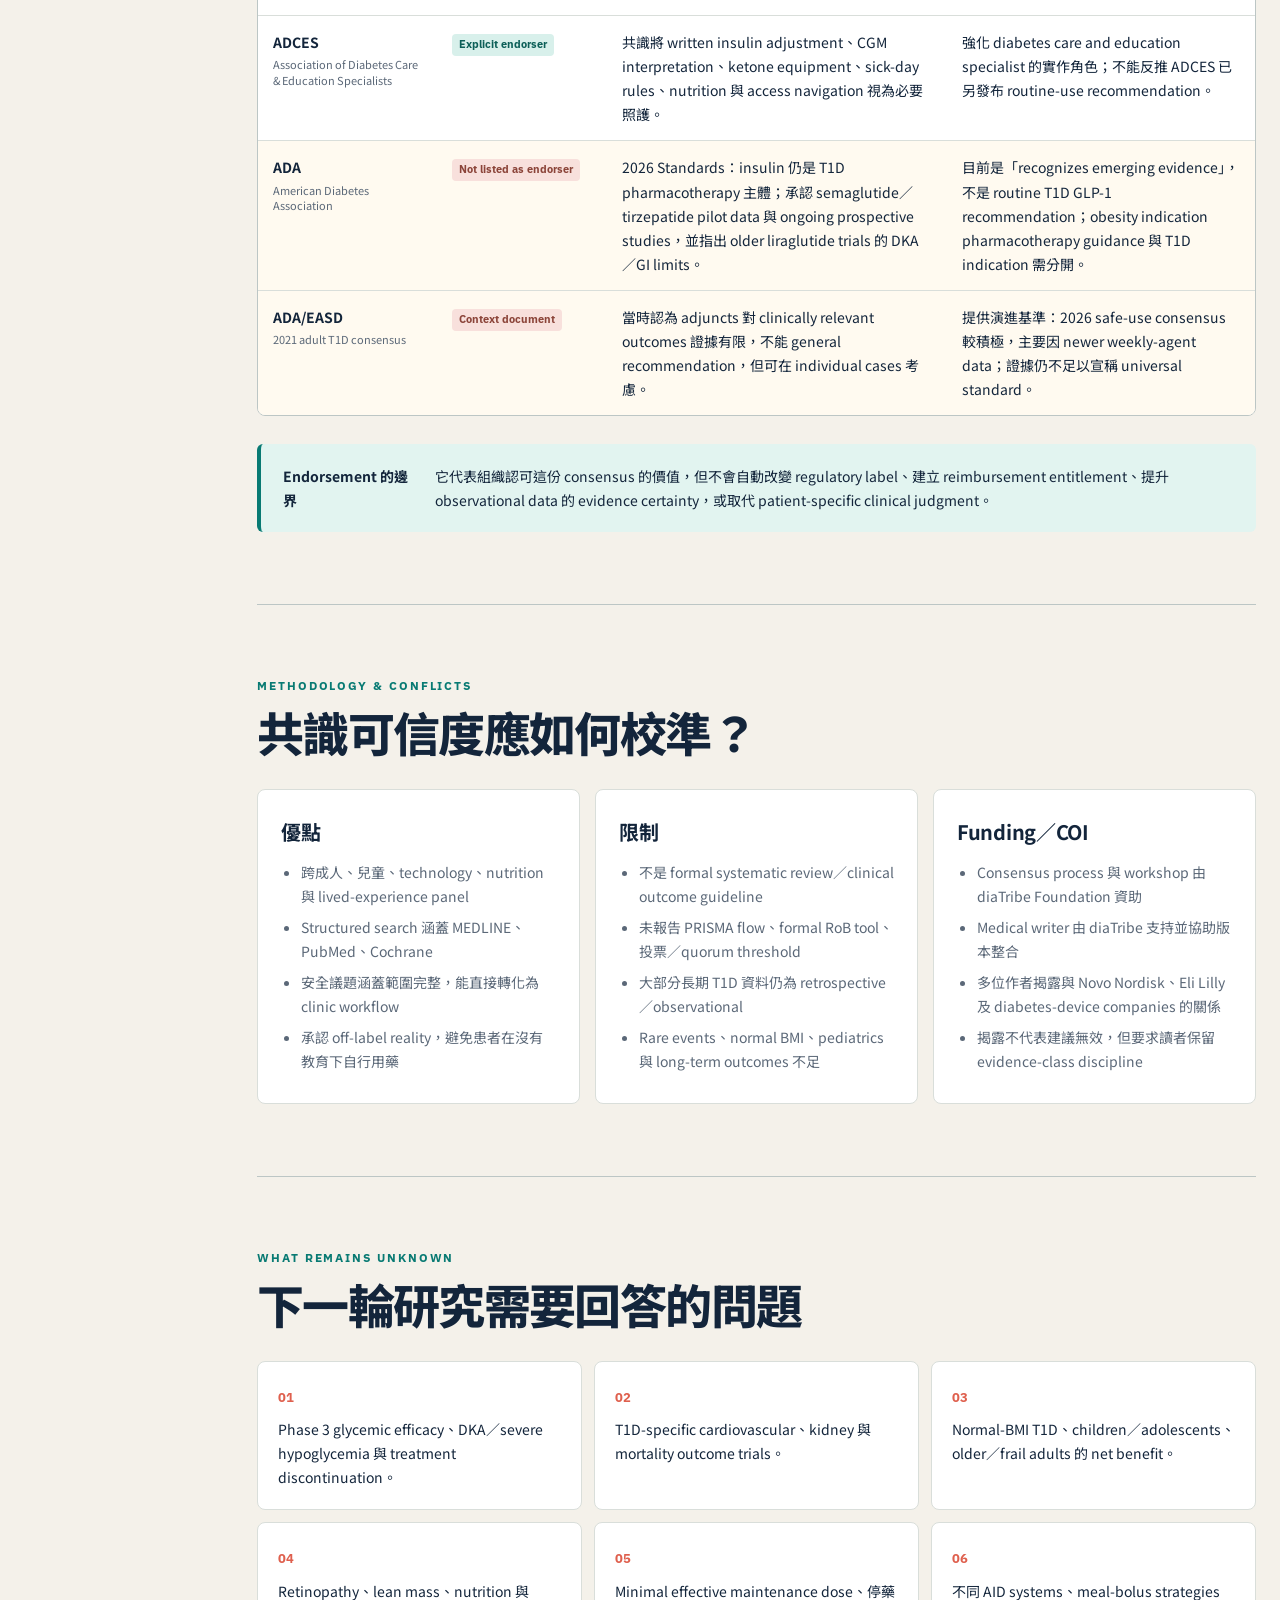
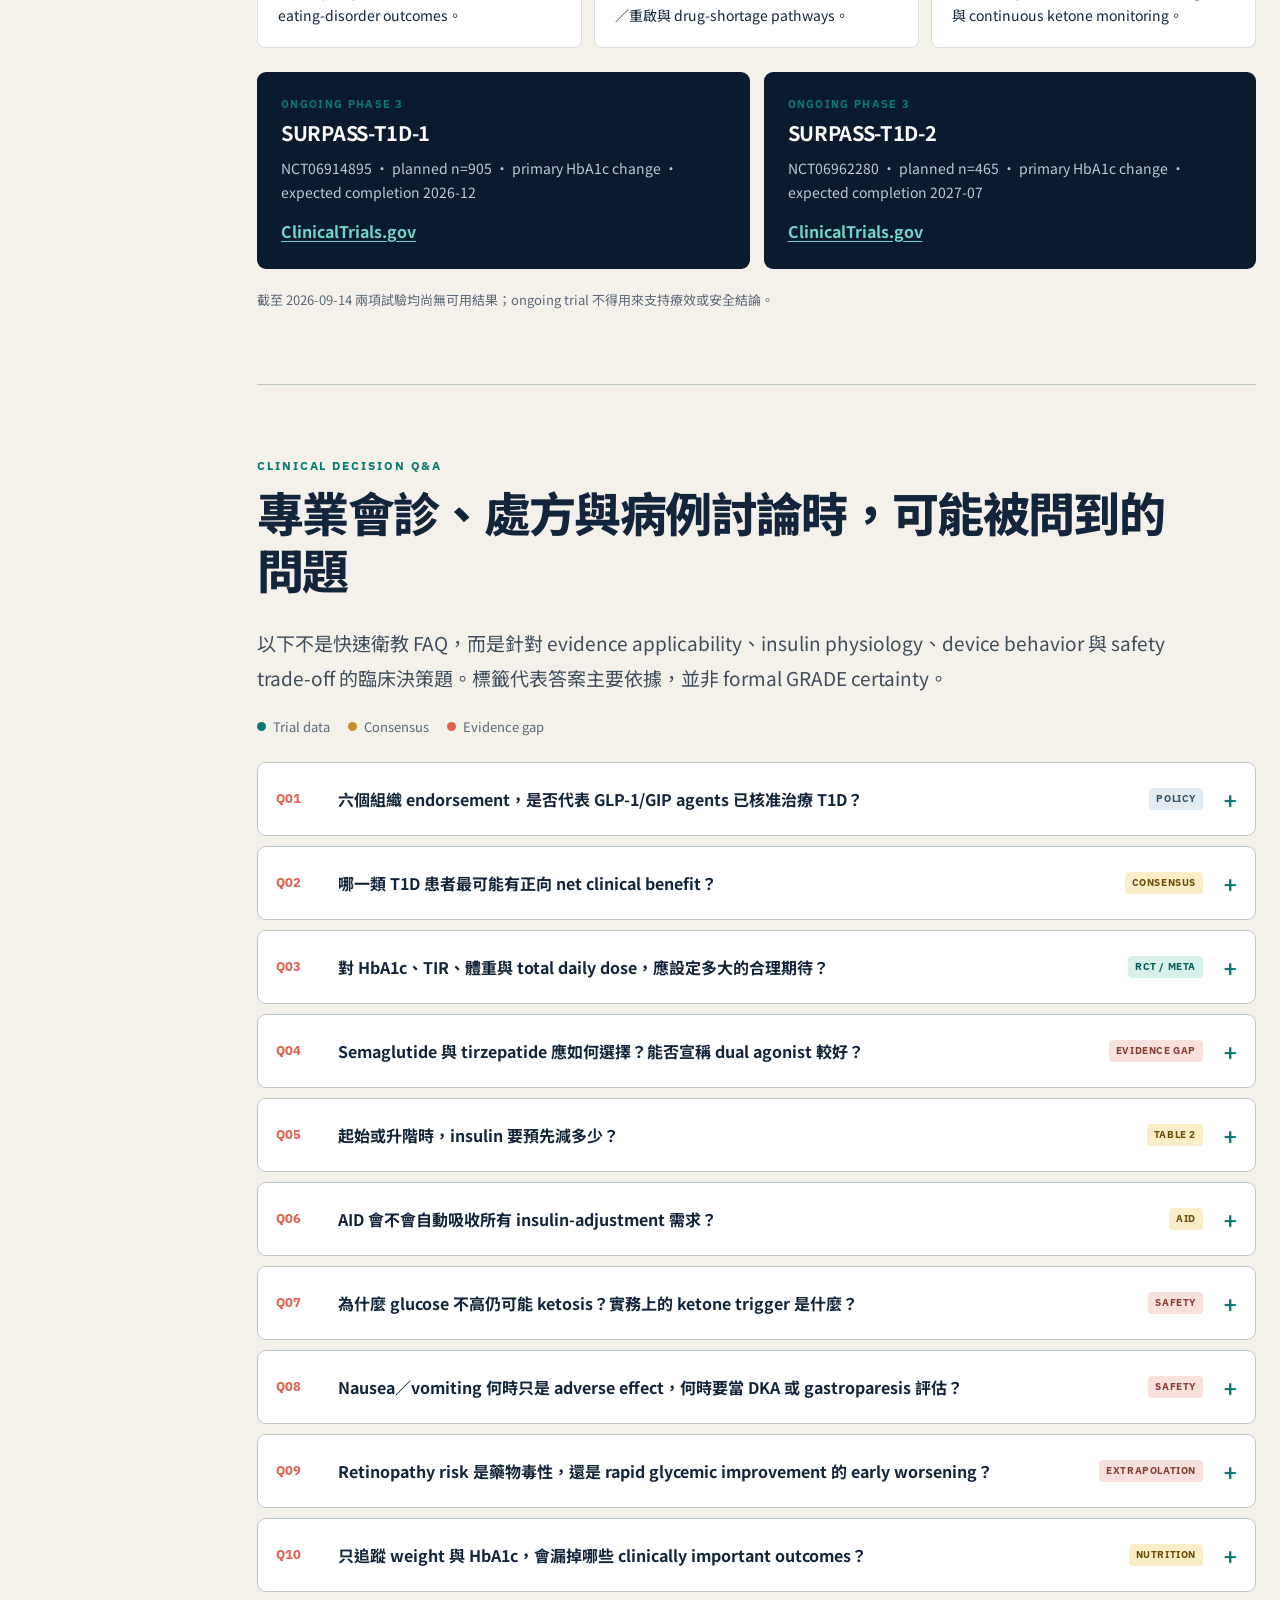
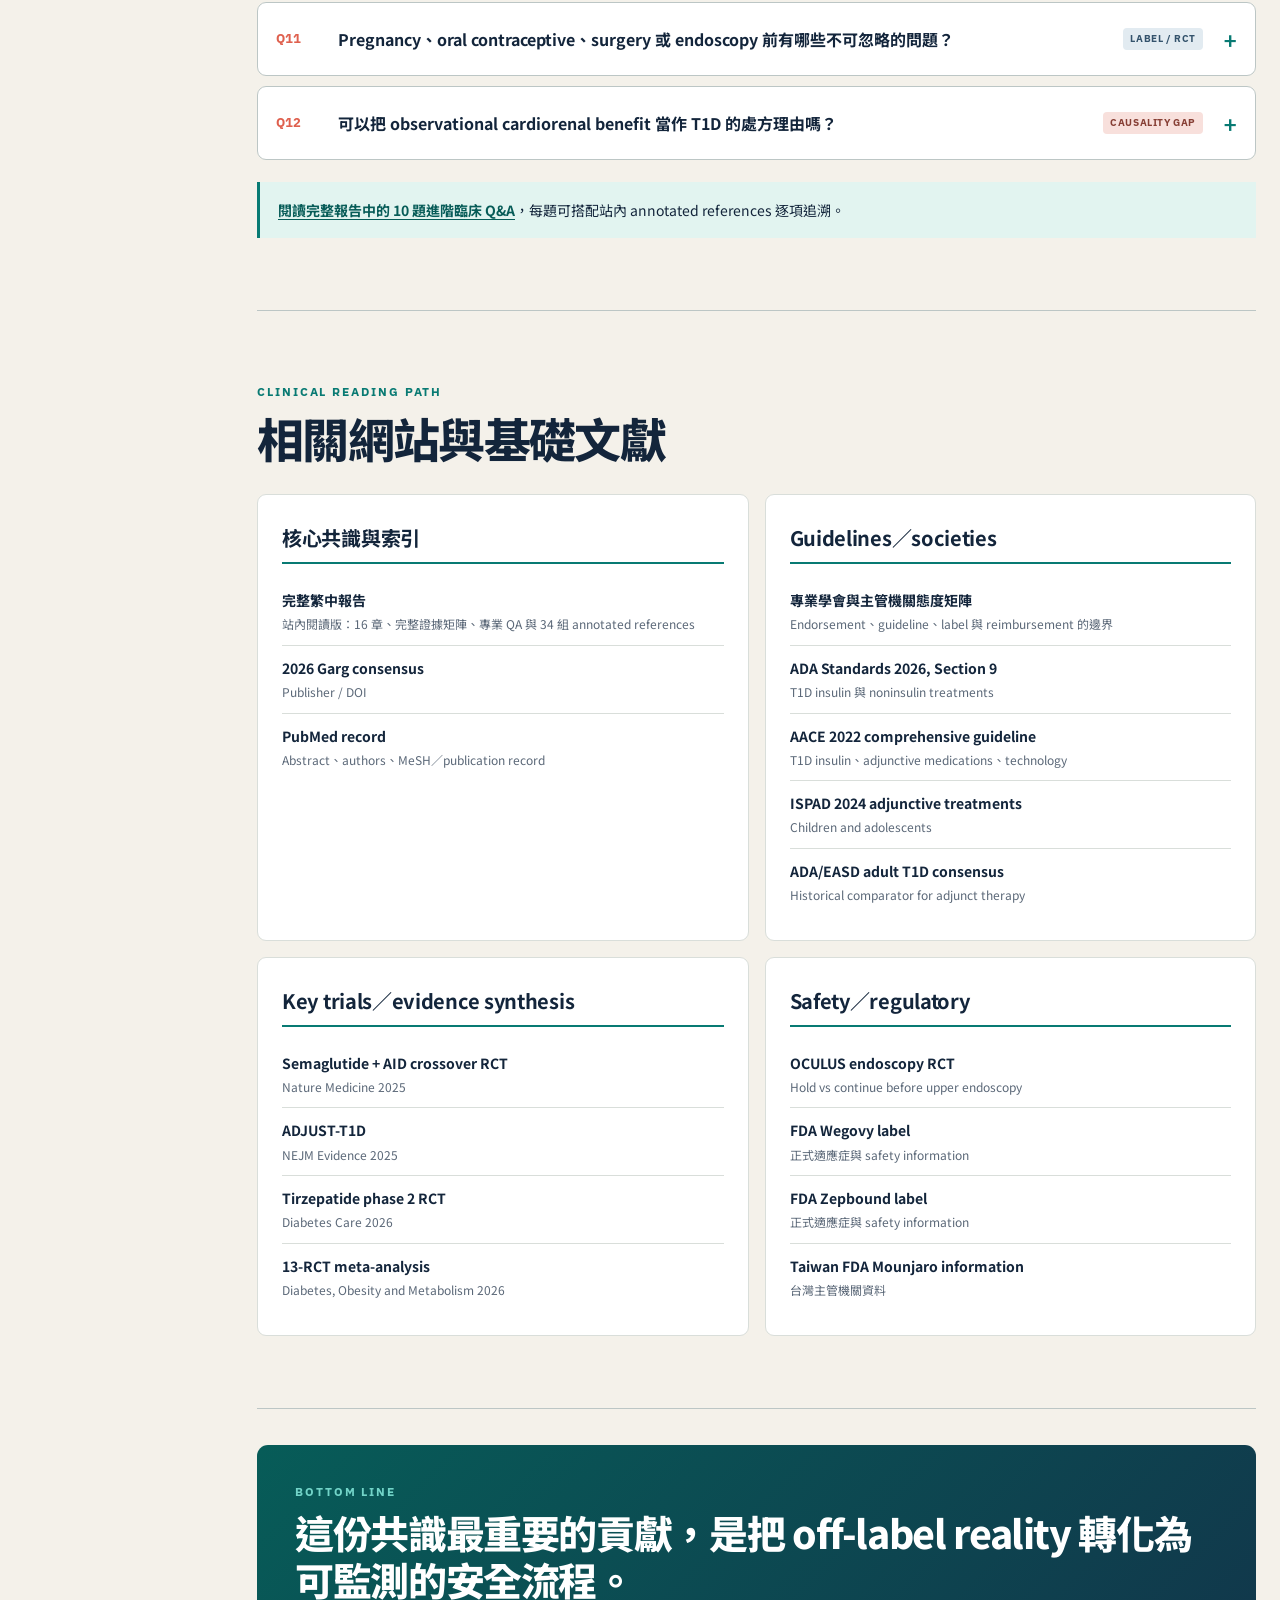
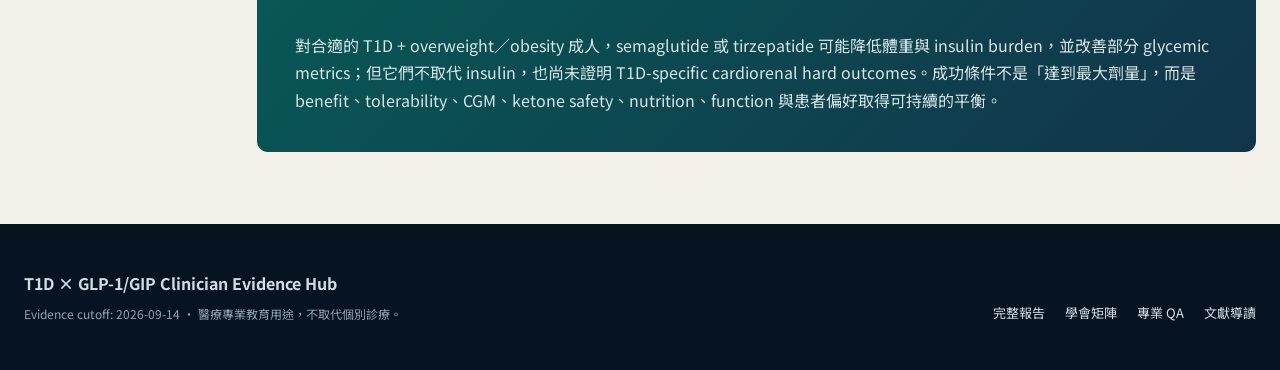
==== commit 242160a2: "Expand clinician report and annotated references" ====
--- a/docs/index.html
+++ b/docs/index.html
@@ -352,15 +352,15 @@
             <div class="qa-answer"><p>只能說「與較低事件率相關」，不能說已證明預防 MACE、ESRD 或死亡。即使 target-trial emulation 使用 propensity methods，仍可能有 residual confounding、healthy-user effect、prescriber selection 與 differential access；目前沒有 T1D-specific cardiovascular／kidney outcome RCT。</p><p>Shared decision-making 應把證據分成：較確定的 weight／TDD benefit、可能改善的 TIR／HbA1c、已知 GI／hypoglycemia／ketosis burden，以及尚未證實的 long-term hard outcomes。成功與停止條件應事先包括 tolerability、TBR、ketone、nutrition、function、cost 與病人偏好，不以最大劑量為唯一目標。</p></div>
           </details>
         </div>
-        <p class="qa-more"><a href="https://github.com/zinojeng/t1d-glp1-consensus-zh-tw/blob/main/QA_ZH_TW.md">閱讀獨立版 10 題進階學術 Q&amp;A</a>，並可搭配來源台帳逐項追溯。</p>
+        <p class="qa-more"><a href="report.html#dilemmas">閱讀完整報告中的 10 題進階臨床 Q&amp;A</a>，每題可搭配站內 annotated references 逐項追溯。</p>
       </section>
 
       <section id="resources" class="section resources-section">
         <p class="kicker">CLINICAL READING PATH</p>
         <h2>相關網站與基礎文獻</h2>
         <div class="resource-groups">
-          <div><h3>核心共識與索引</h3><a href="report.html"><b>完整繁中報告</b><span>站內閱讀版：11 章臨床詳解與安全實作</span></a><a href="https://doi.org/10.1177/15209156261449879"><b>2026 Garg consensus</b><span>Publisher / DOI</span></a><a href="https://pubmed.ncbi.nlm.nih.gov/42246488/"><b>PubMed record</b><span>Abstract、authors、MeSH／publication record</span></a></div>
-          <div><h3>Guidelines／societies</h3><a href="https://github.com/zinojeng/t1d-glp1-consensus-zh-tw/blob/main/research/PROFESSIONAL_SOCIETIES.md"><b>專業學會態度矩陣</b><span>Endorsement、guideline、label 與 reimbursement 的邊界</span></a><a href="https://diabetesjournals.org/care/article/49/Supplement_1/S183/163934/9-Pharmacologic-Approaches-to-Glycemic-Treatment"><b>ADA Standards 2026, Section 9</b><span>T1D insulin 與 noninsulin treatments</span></a><a href="https://pmc.ncbi.nlm.nih.gov/articles/PMC10200071/"><b>AACE 2022 comprehensive guideline</b><span>T1D insulin、adjunctive medications、technology</span></a><a href="https://www.ispad.org/static/3b8e00b2-9f33-43a5-a84f9eda1accef64/ICPCG-Chapter-9-2024.pdf"><b>ISPAD 2024 adjunctive treatments</b><span>Children and adolescents</span></a><a href="https://pmc.ncbi.nlm.nih.gov/articles/PMC8481000/"><b>ADA/EASD adult T1D consensus</b><span>Historical comparator for adjunct therapy</span></a></div>
+          <div><h3>核心共識與索引</h3><a href="report.html"><b>完整繁中報告</b><span>站內閱讀版：16 章、完整證據矩陣、專業 QA 與 34 組 annotated references</span></a><a href="https://doi.org/10.1177/15209156261449879"><b>2026 Garg consensus</b><span>Publisher / DOI</span></a><a href="https://pubmed.ncbi.nlm.nih.gov/42246488/"><b>PubMed record</b><span>Abstract、authors、MeSH／publication record</span></a></div>
+          <div><h3>Guidelines／societies</h3><a href="report.html#positions"><b>專業學會與主管機關態度矩陣</b><span>Endorsement、guideline、label 與 reimbursement 的邊界</span></a><a href="https://diabetesjournals.org/care/article/49/Supplement_1/S183/163934/9-Pharmacologic-Approaches-to-Glycemic-Treatment"><b>ADA Standards 2026, Section 9</b><span>T1D insulin 與 noninsulin treatments</span></a><a href="https://pmc.ncbi.nlm.nih.gov/articles/PMC10200071/"><b>AACE 2022 comprehensive guideline</b><span>T1D insulin、adjunctive medications、technology</span></a><a href="https://www.ispad.org/static/3b8e00b2-9f33-43a5-a84f9eda1accef64/ICPCG-Chapter-9-2024.pdf"><b>ISPAD 2024 adjunctive treatments</b><span>Children and adolescents</span></a><a href="https://pmc.ncbi.nlm.nih.gov/articles/PMC8481000/"><b>ADA/EASD adult T1D consensus</b><span>Historical comparator for adjunct therapy</span></a></div>
           <div><h3>Key trials／evidence synthesis</h3><a href="https://pmc.ncbi.nlm.nih.gov/articles/PMC12003151/"><b>Semaglutide + AID crossover RCT</b><span>Nature Medicine 2025</span></a><a href="https://doi.org/10.1056/EVIDoa2500173"><b>ADJUST-T1D</b><span>NEJM Evidence 2025</span></a><a href="https://pmc.ncbi.nlm.nih.gov/articles/PMC12719702/"><b>Tirzepatide phase 2 RCT</b><span>Diabetes Care 2026</span></a><a href="https://pmc.ncbi.nlm.nih.gov/articles/PMC12673429/"><b>13-RCT meta-analysis</b><span>Diabetes, Obesity and Metabolism 2026</span></a></div>
           <div><h3>Safety／regulatory</h3><a href="https://pmc.ncbi.nlm.nih.gov/articles/PMC12993733/"><b>OCULUS endoscopy RCT</b><span>Hold vs continue before upper endoscopy</span></a><a href="https://www.accessdata.fda.gov/drugsatfda_docs/label/2025/218316Orig1s000lbl.pdf"><b>FDA Wegovy label</b><span>正式適應症與 safety information</span></a><a href="https://www.accessdata.fda.gov/drugsatfda_docs/label/2025/217806Orig1s020lbl.pdf"><b>FDA Zepbound label</b><span>正式適應症與 safety information</span></a><a href="https://www.fda.gov.tw/tc/includes/GetFile.ashx?cid=44254&amp;id=f638289376695123554"><b>Taiwan FDA Mounjaro information</b><span>台灣主管機關資料</span></a></div>
         </div>
@@ -377,7 +377,7 @@
   <footer>
     <div class="wrap footer-grid">
       <div><strong>T1D × GLP-1/GIP Clinician Evidence Hub</strong><p>Evidence cutoff: 2026-09-14 · 醫療專業教育用途，不取代個別診療。</p></div>
-      <div><a href="https://github.com/zinojeng/t1d-glp1-consensus-zh-tw">GitHub</a><a href="https://github.com/zinojeng/t1d-glp1-consensus-zh-tw/blob/main/research/PROFESSIONAL_SOCIETIES.md">學會矩陣</a><a href="https://github.com/zinojeng/t1d-glp1-consensus-zh-tw/blob/main/research/SOURCE_LEDGER.md">來源台帳</a><a href="https://github.com/zinojeng/t1d-glp1-consensus-zh-tw/blob/main/research/CONFLICT_LEDGER.md">衝突台帳</a></div>
+      <div><a href="report.html">完整報告</a><a href="report.html#positions">學會矩陣</a><a href="report.html#dilemmas">專業 QA</a><a href="report.html#references">文獻導讀</a></div>
     </div>
   </footer>
 </body>
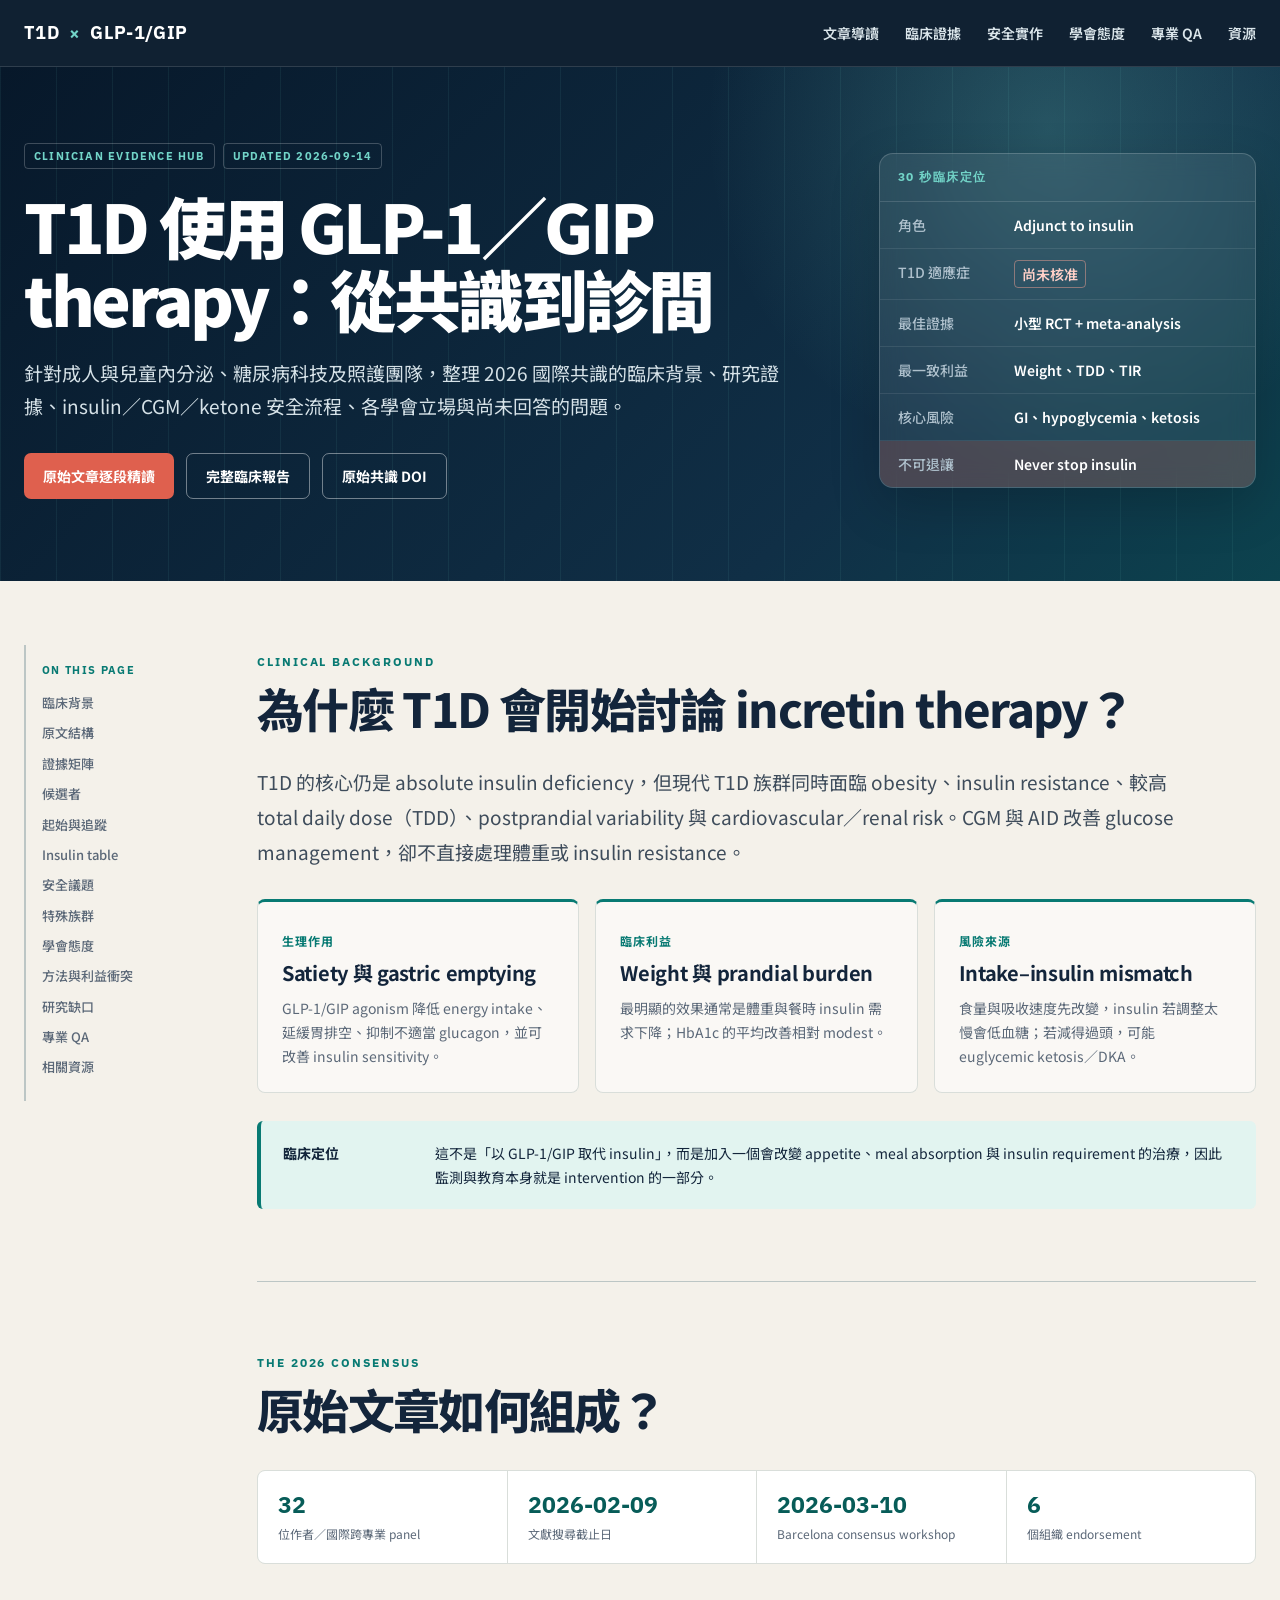
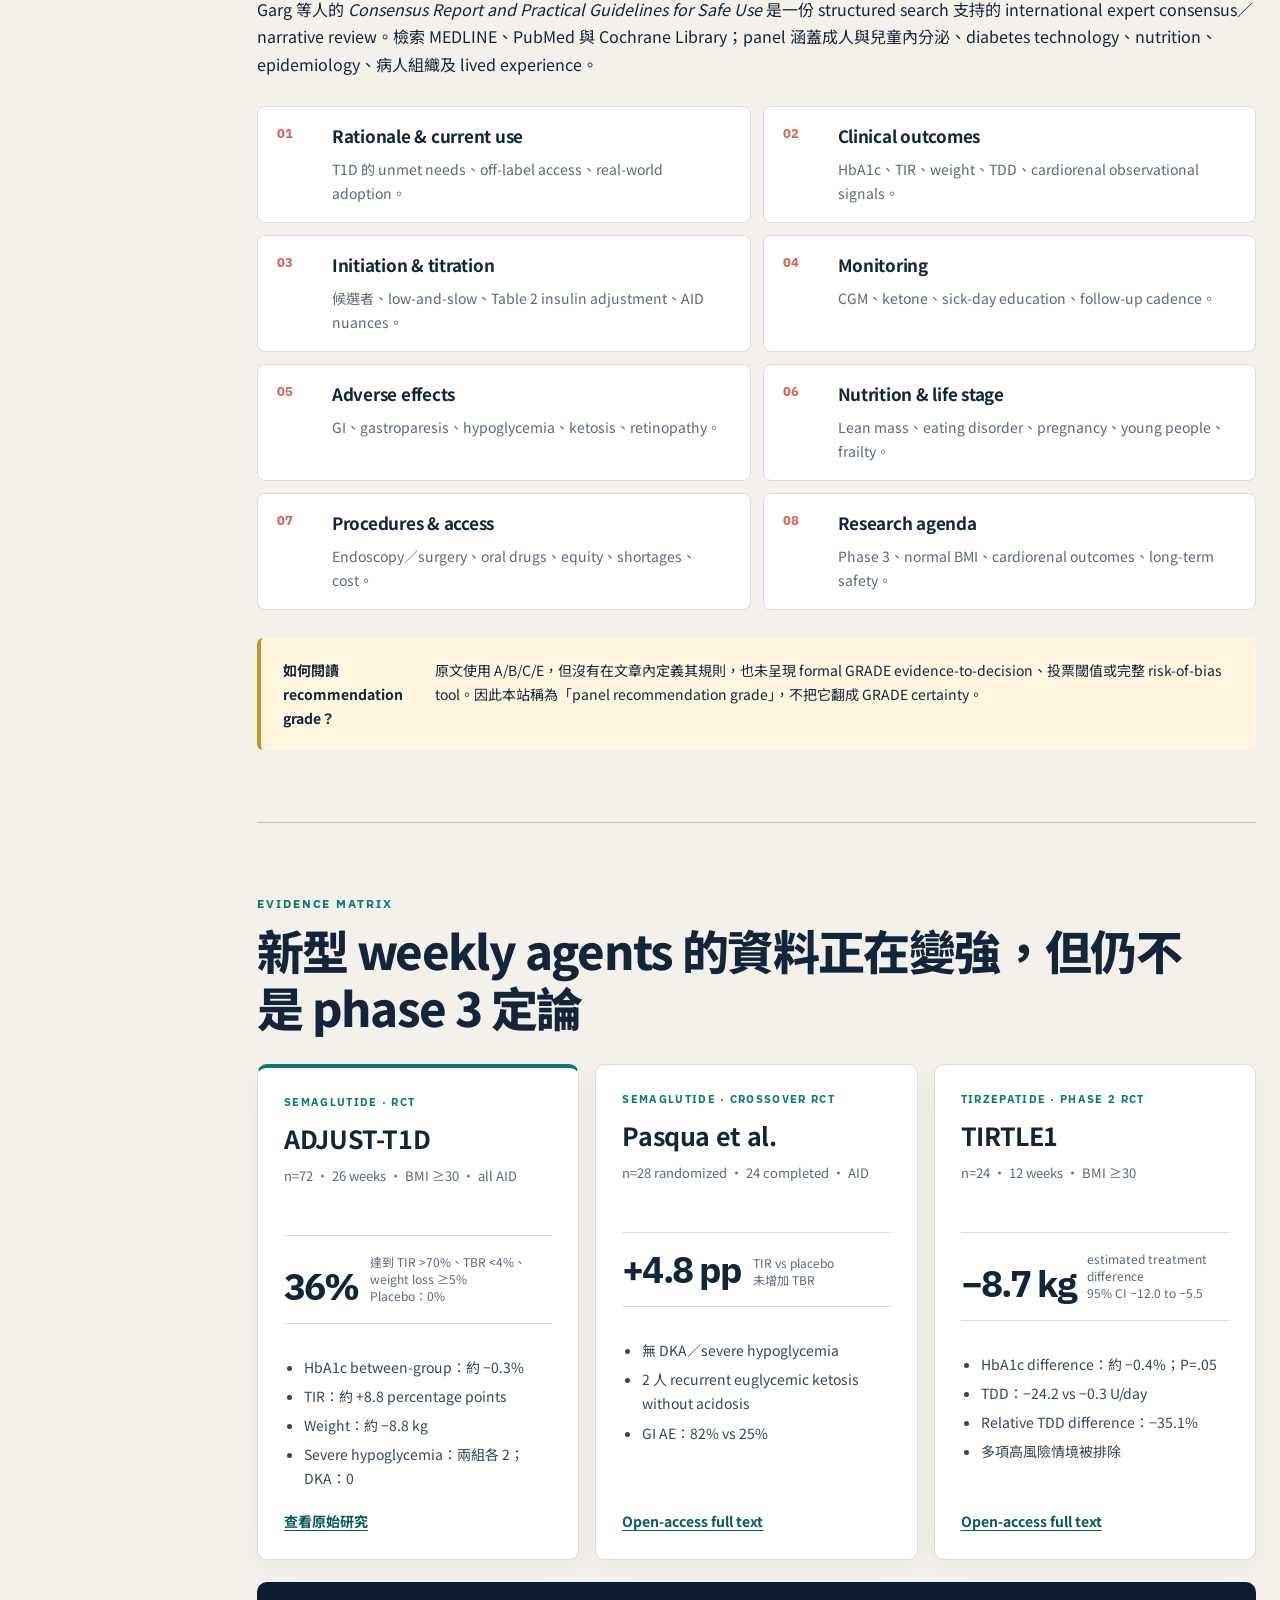
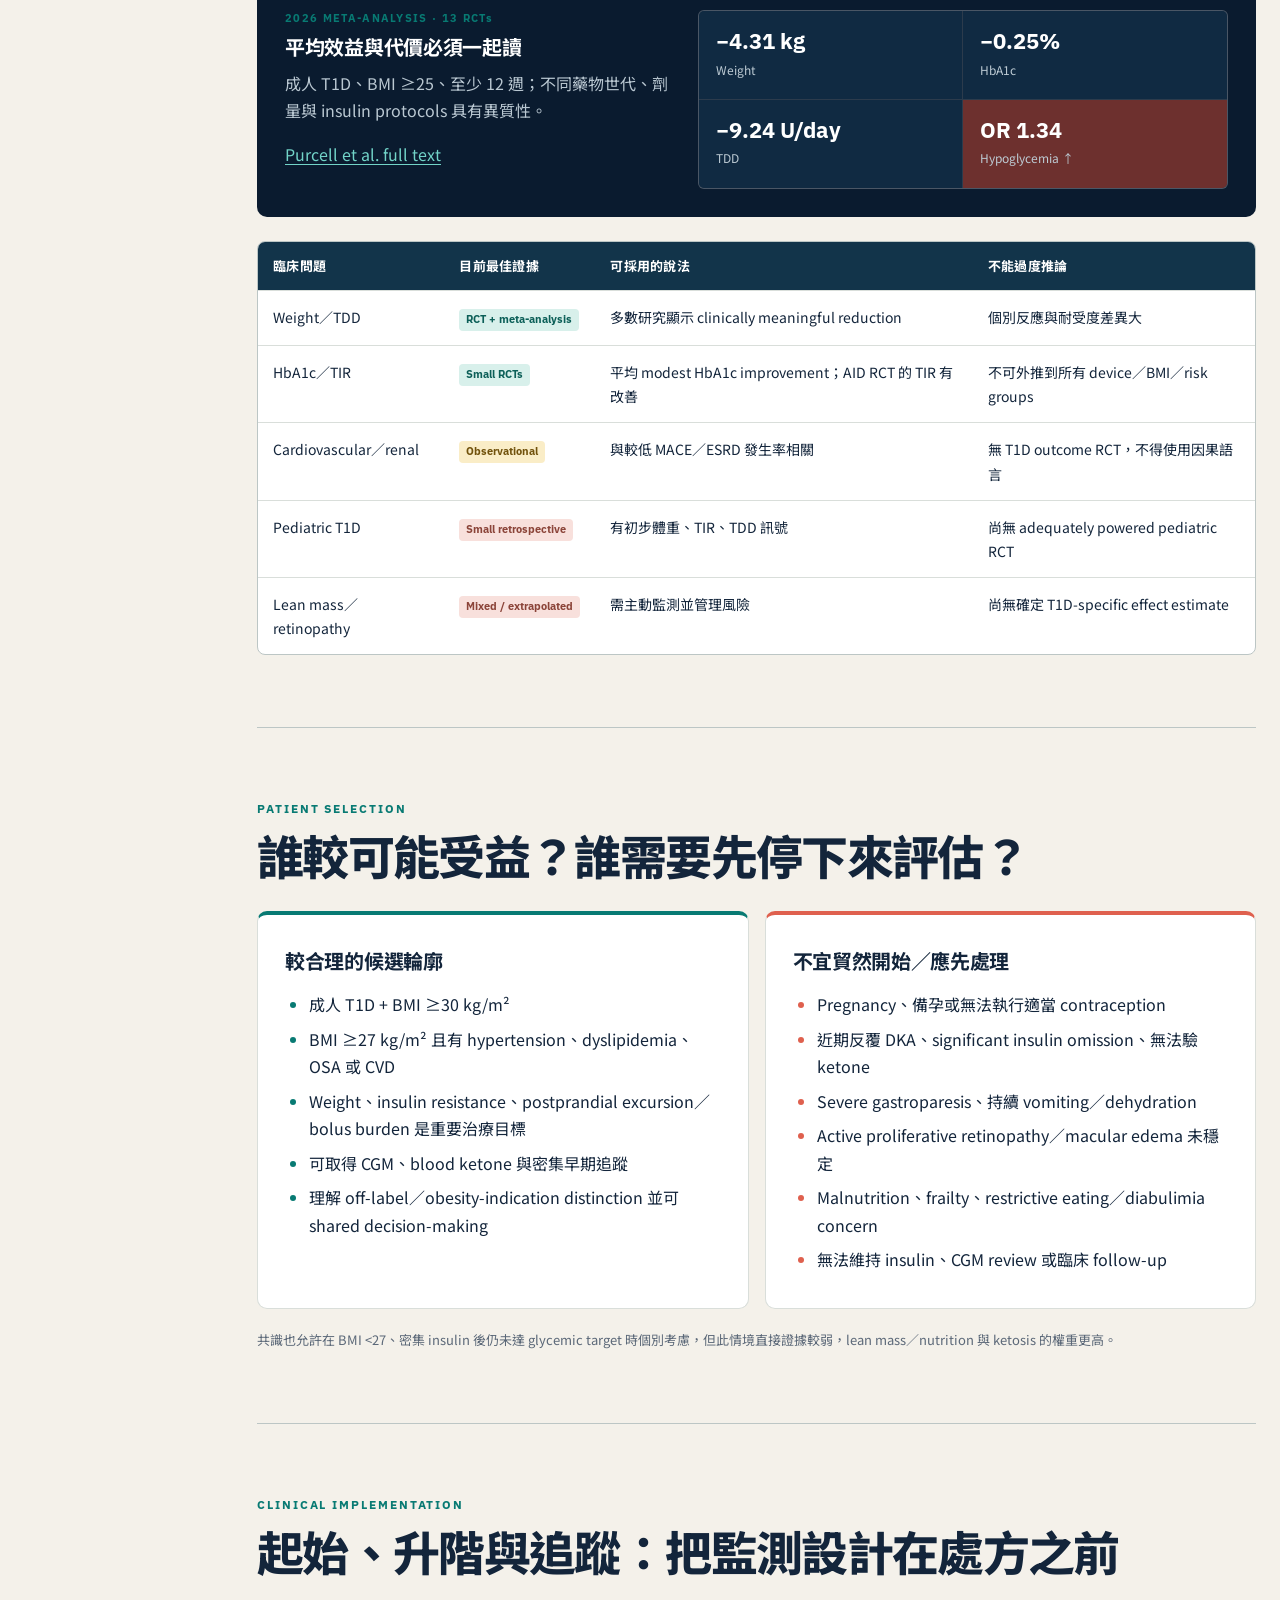
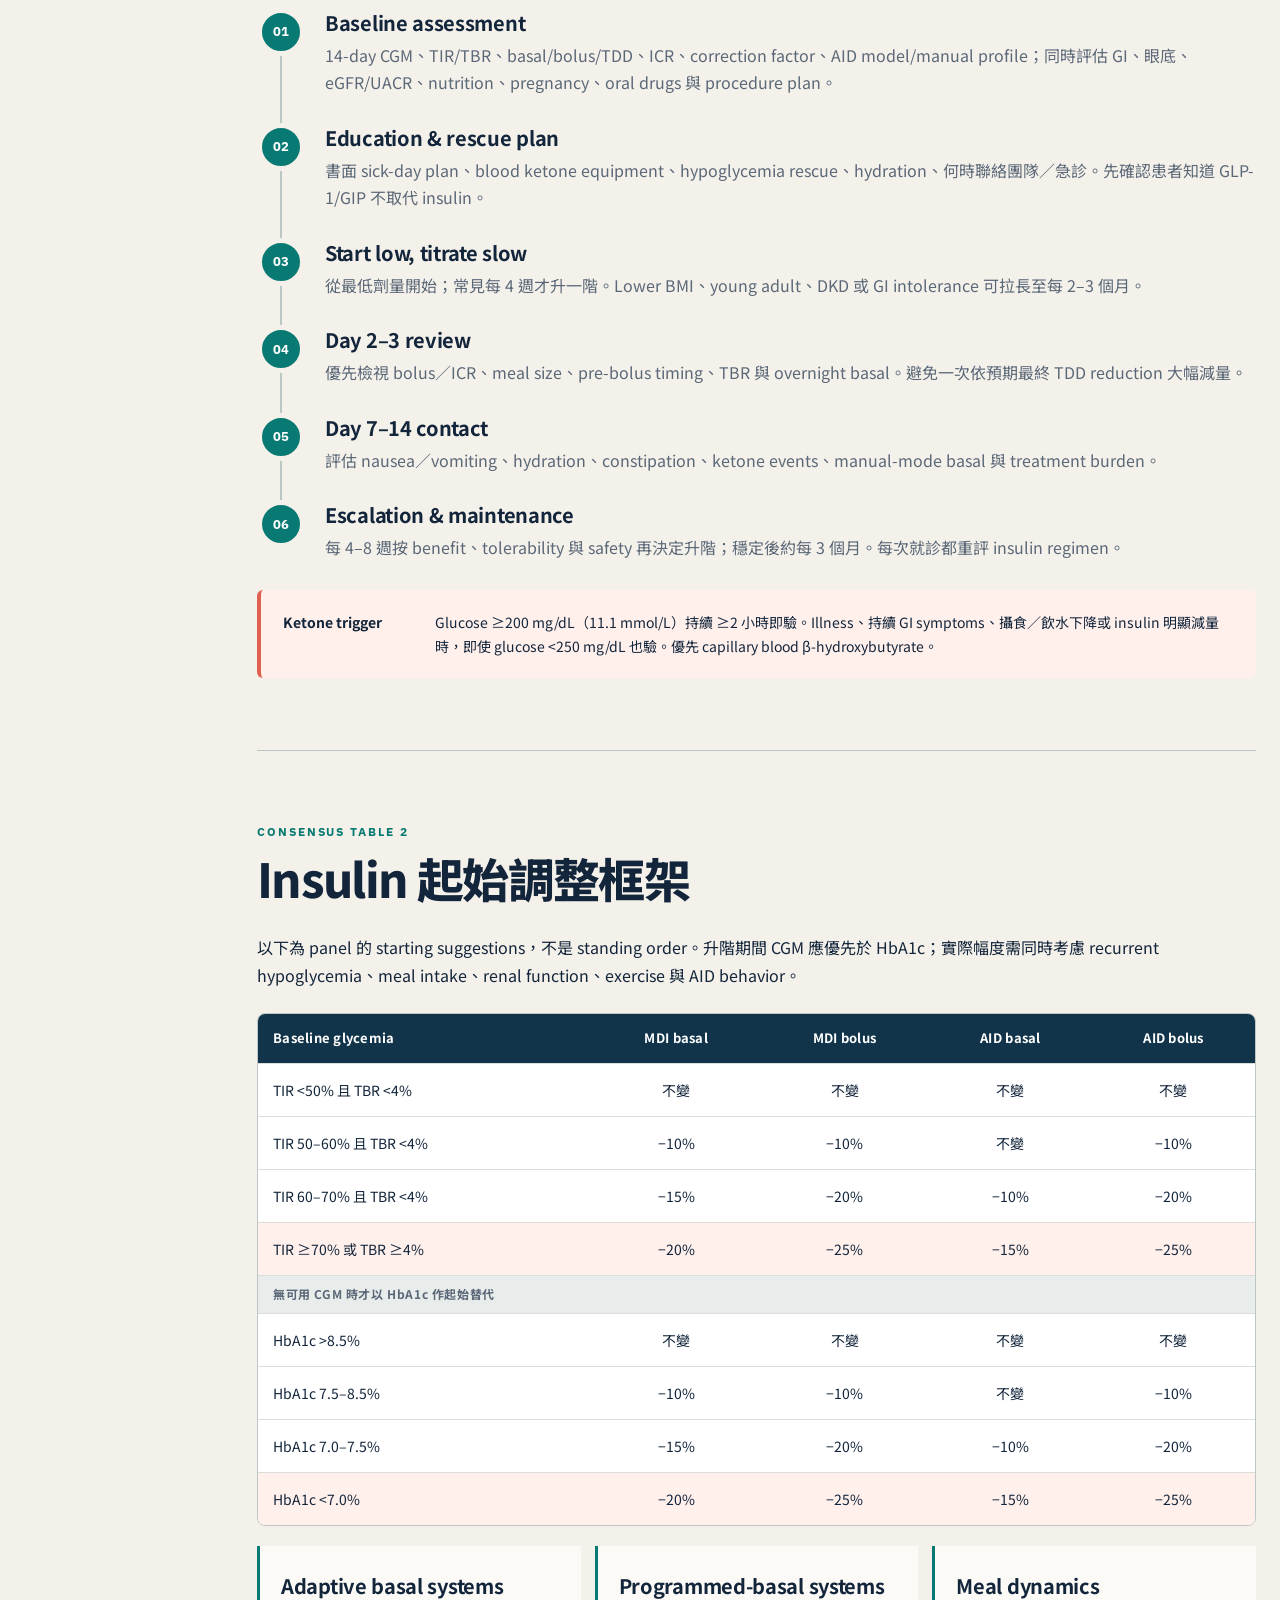
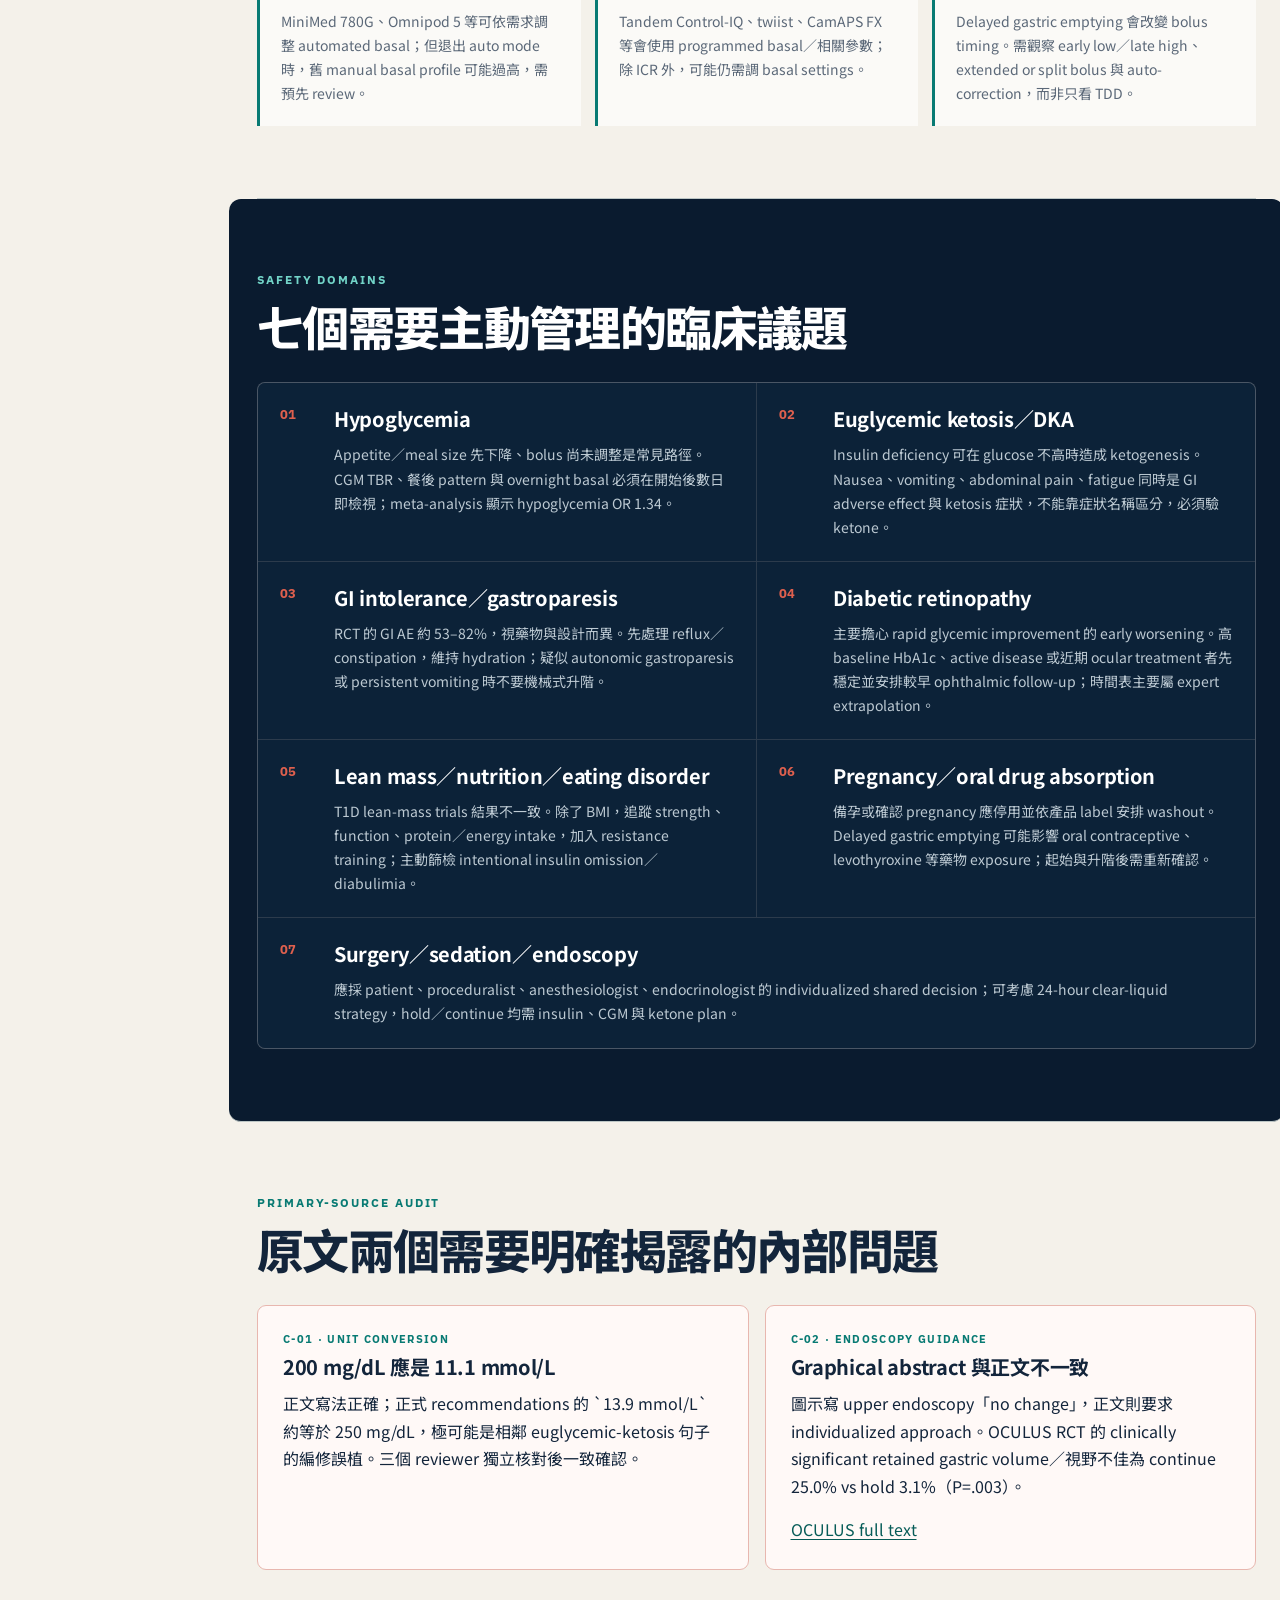
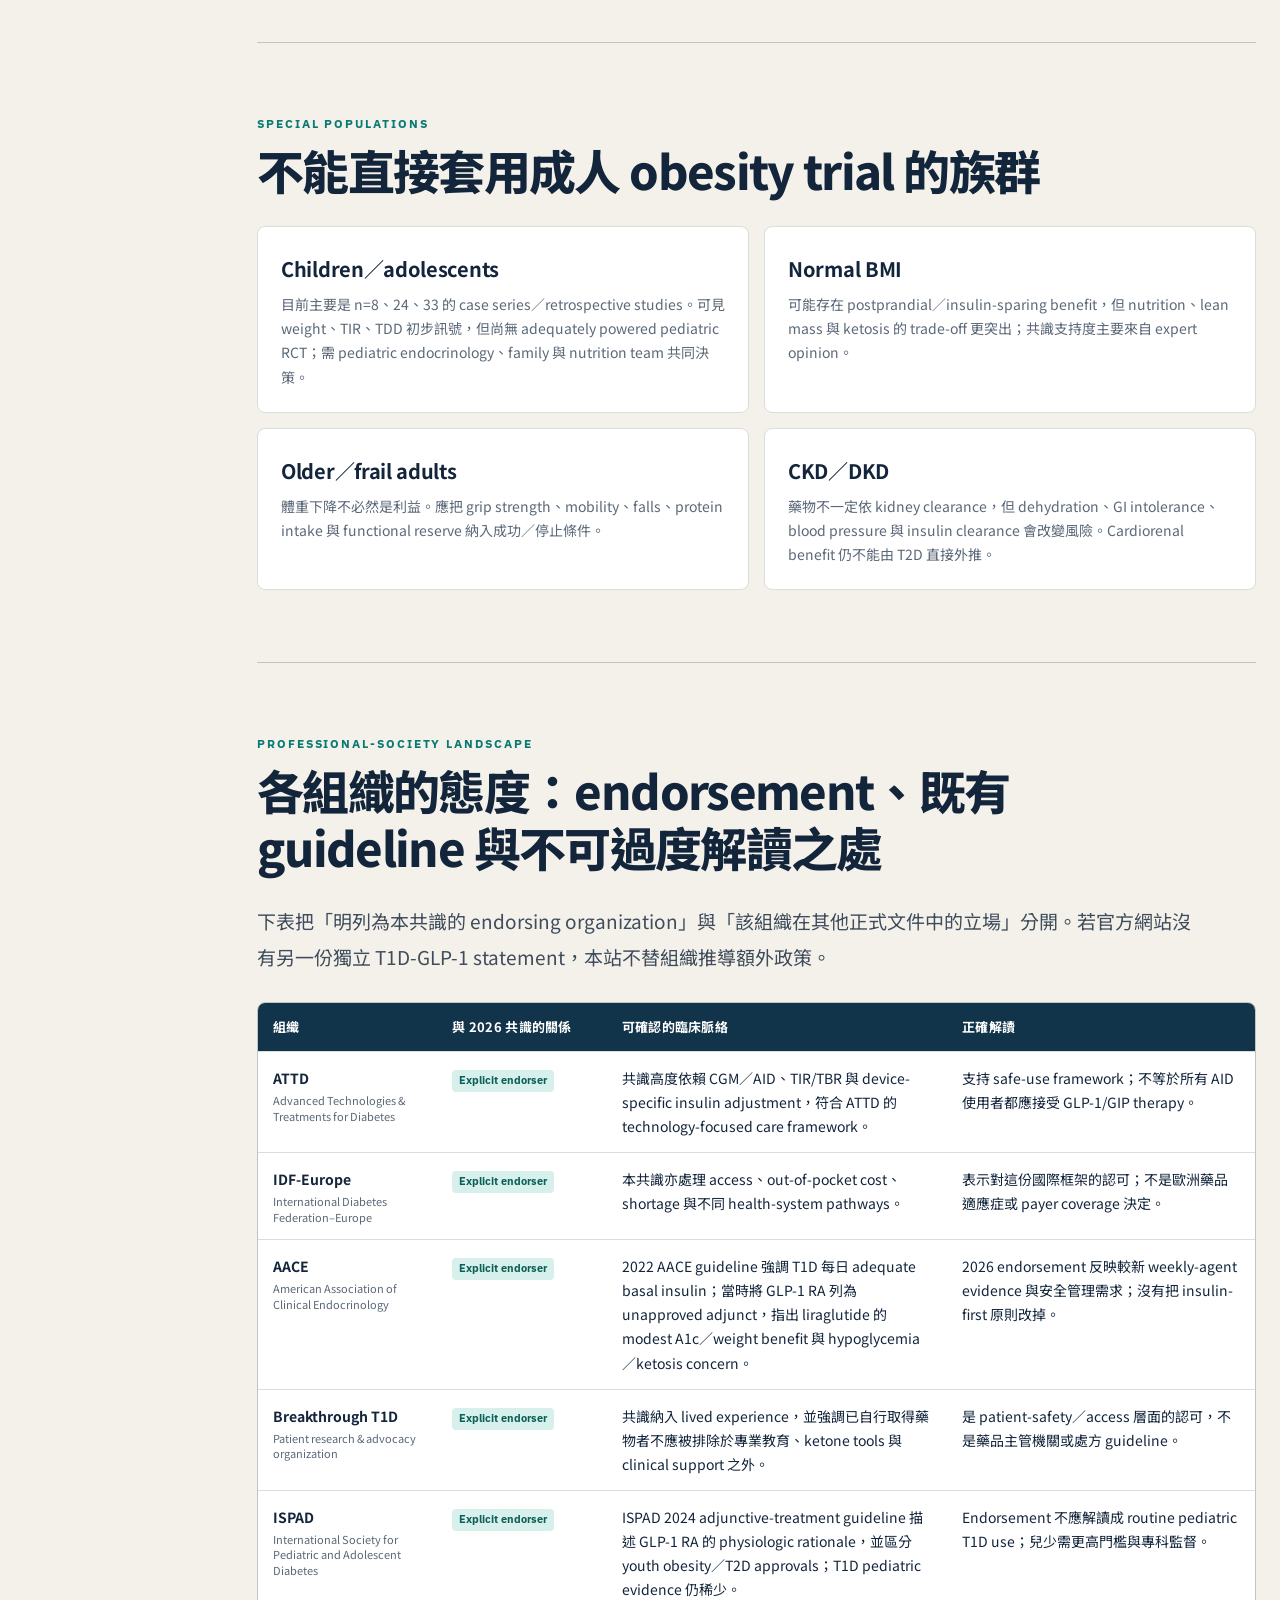
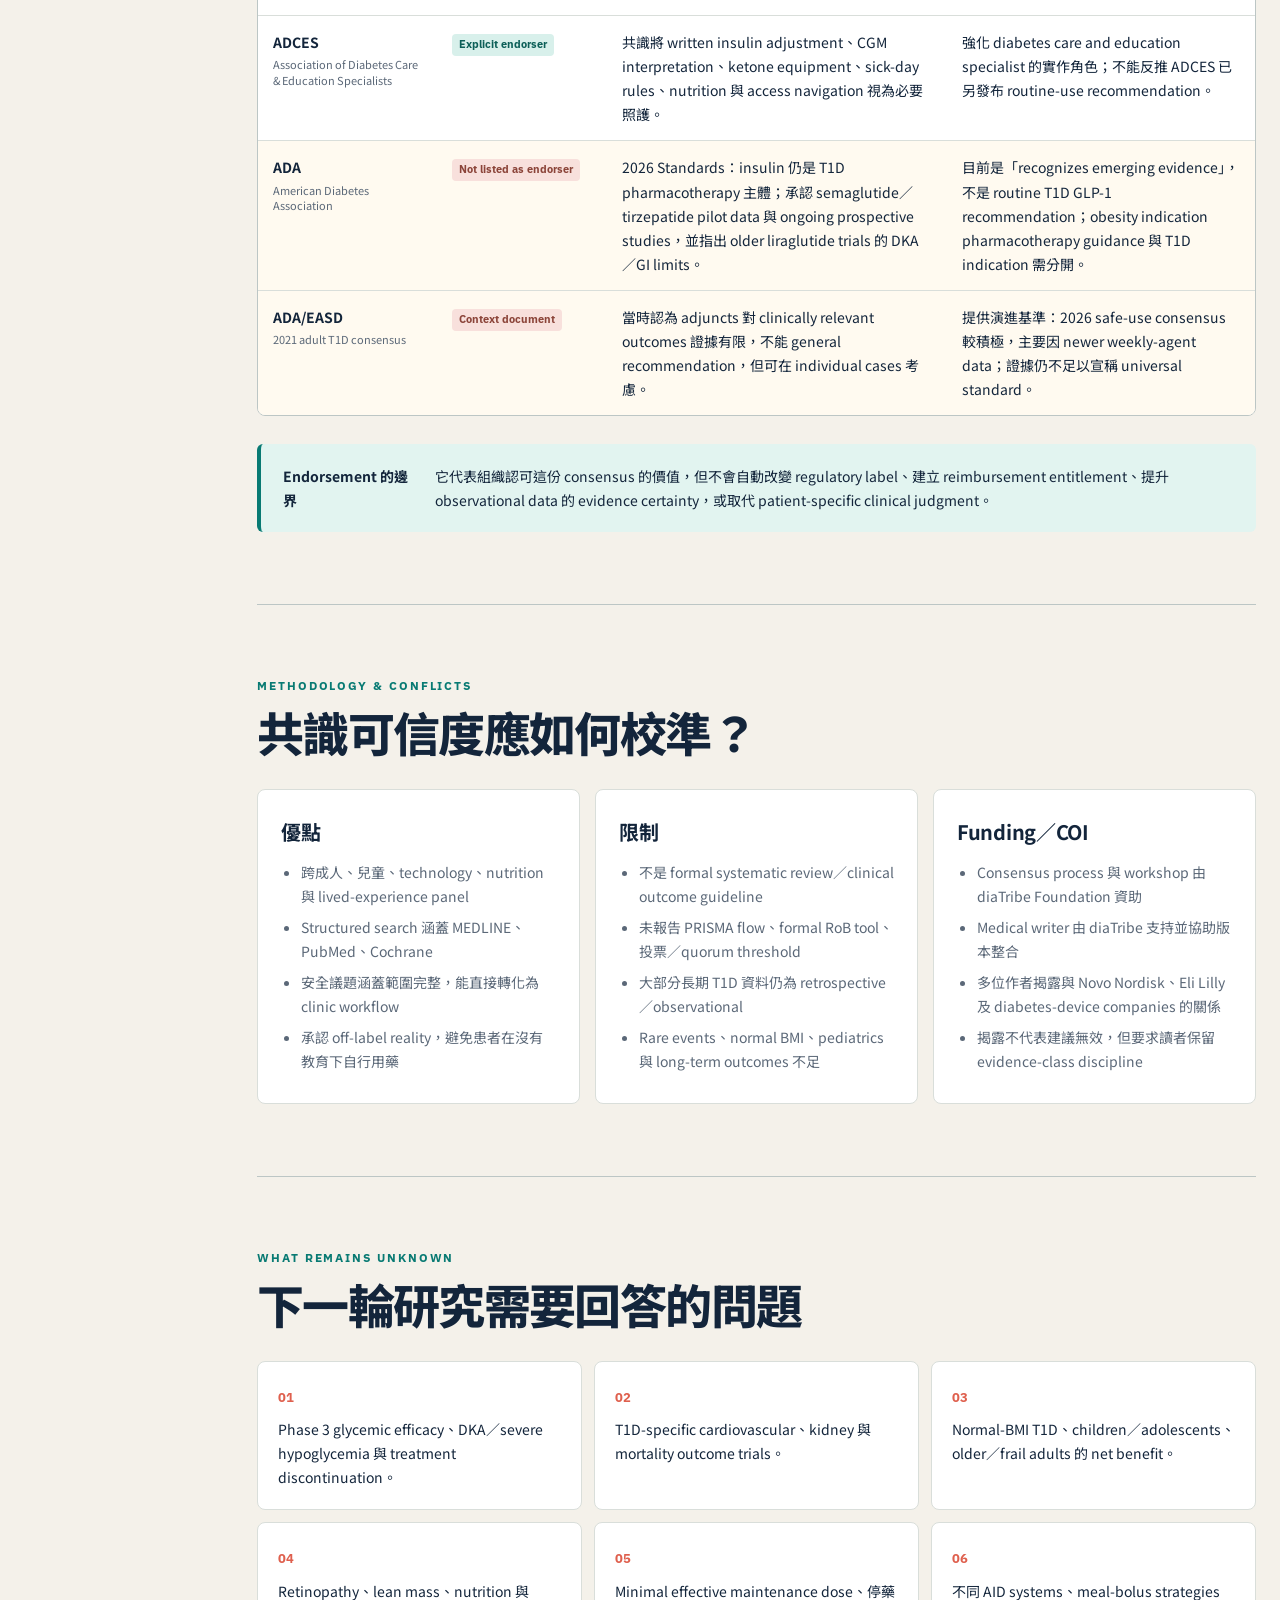
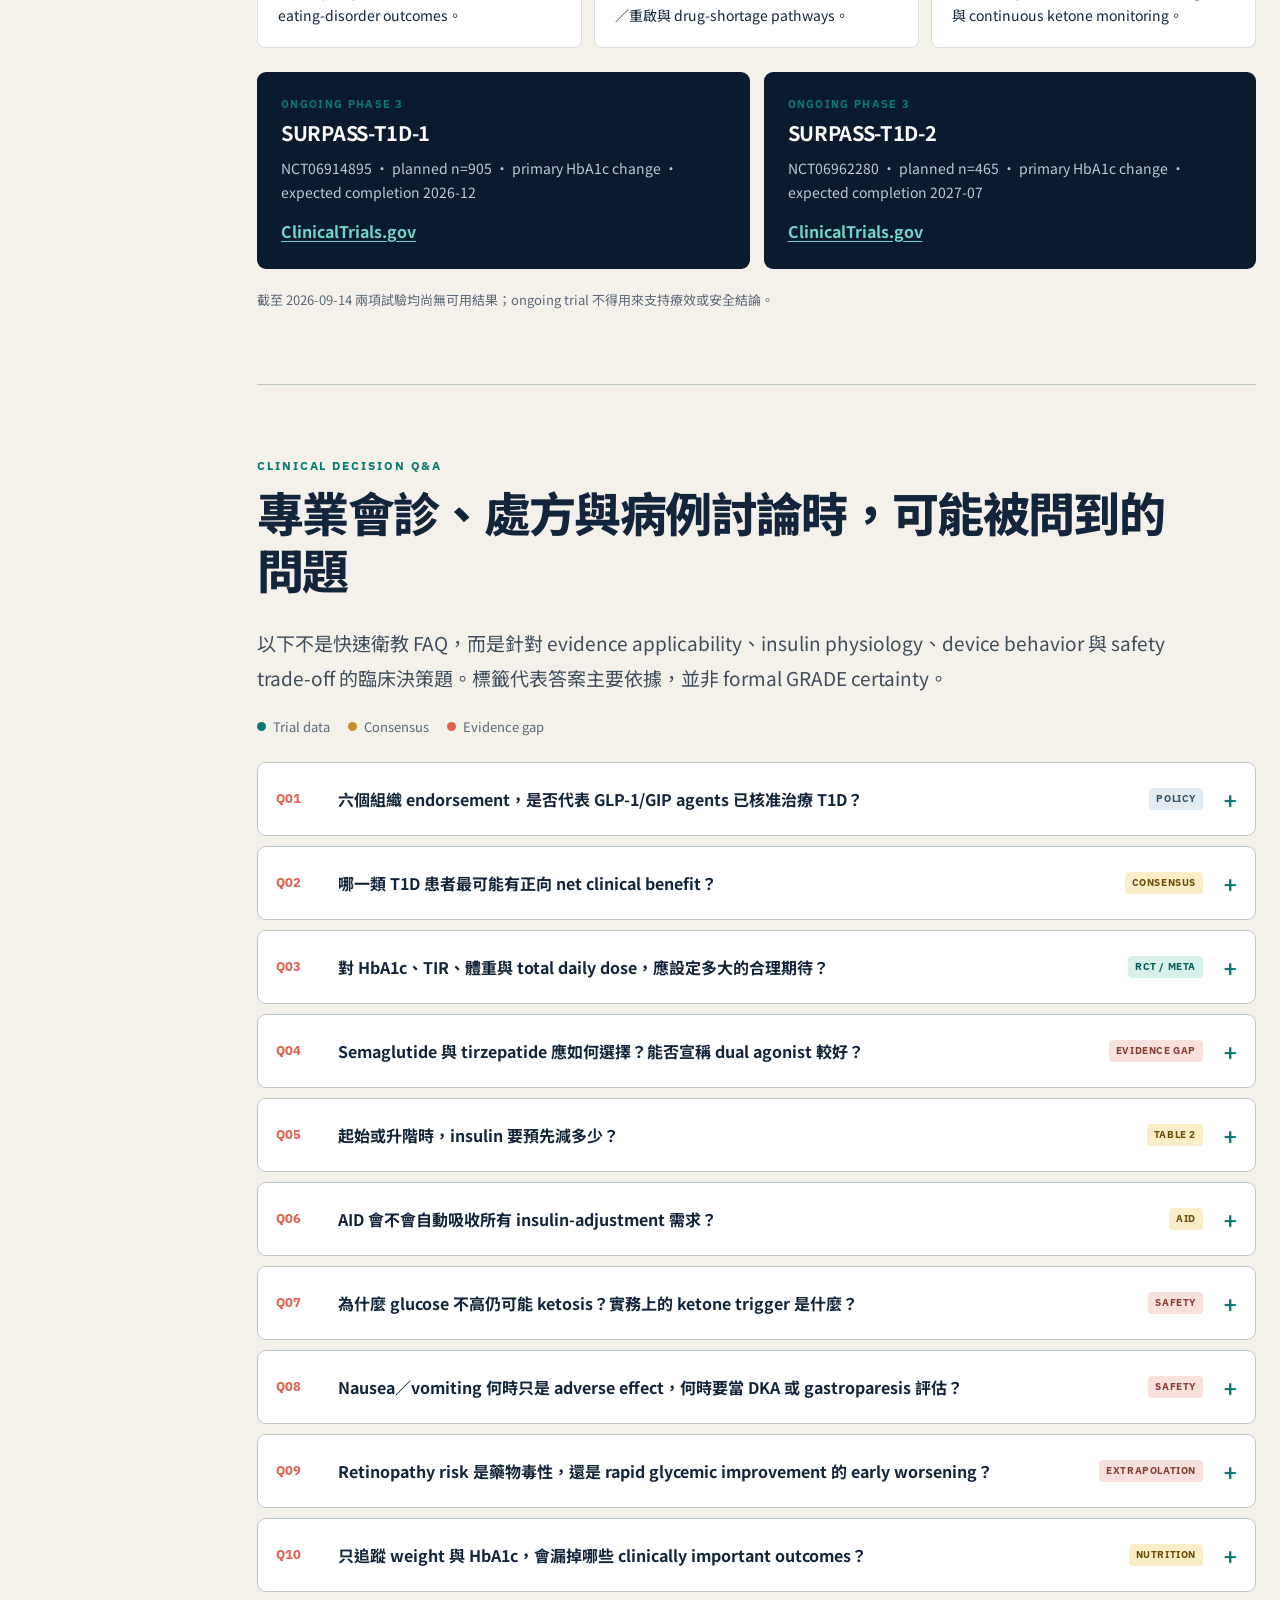
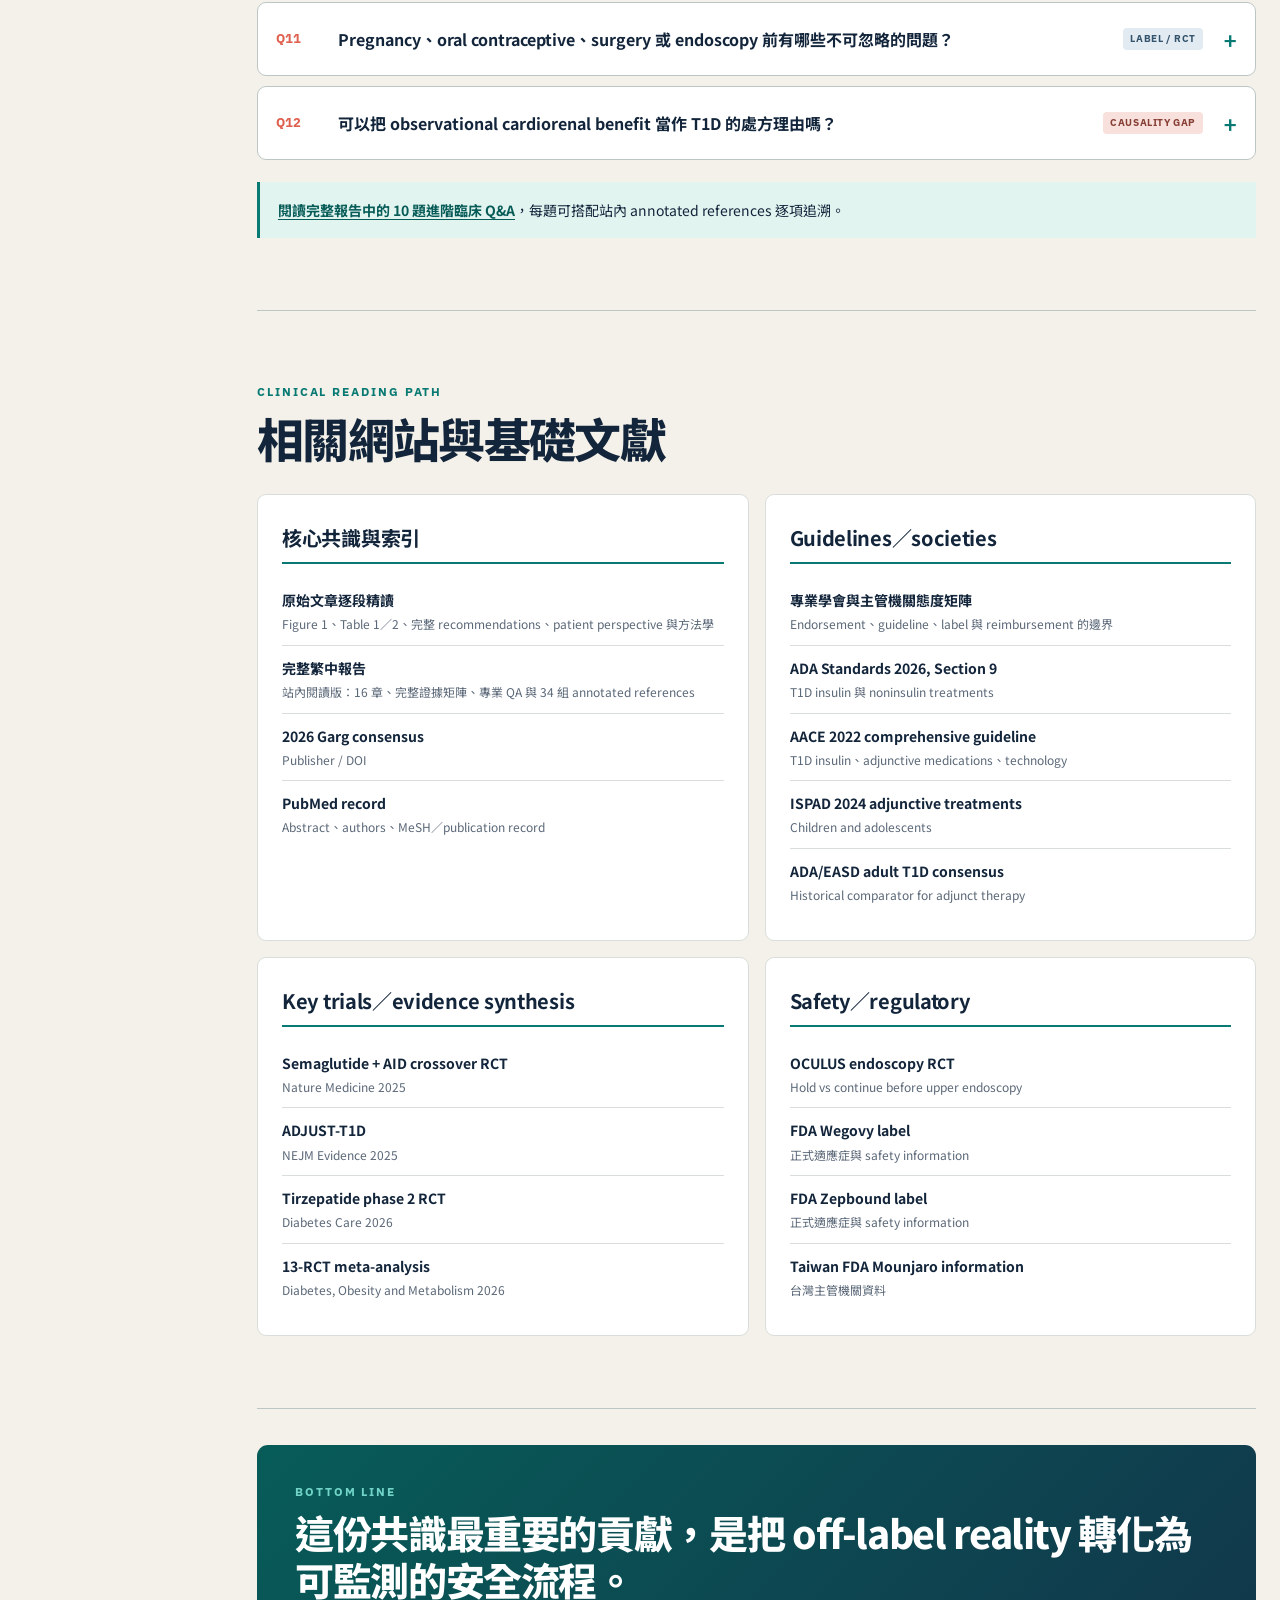
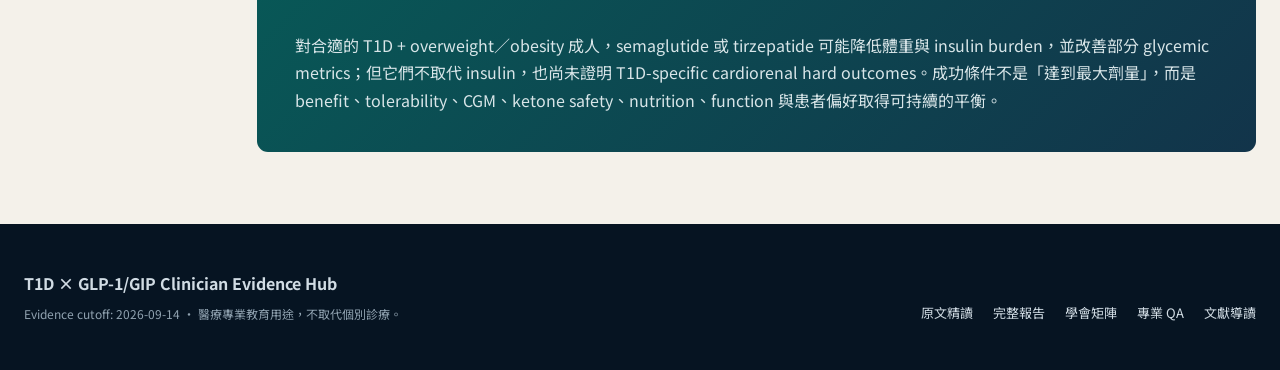
==== commit ed384903: "Add original consensus deep-reading page" ====
--- a/docs/index.html
+++ b/docs/index.html
@@ -33,8 +33,9 @@
         <h1>T1D 使用 GLP-1／GIP therapy：從共識到診間</h1>
         <p class="lead">針對成人與兒童內分泌、糖尿病科技及照護團隊，整理 2026 國際共識的臨床背景、研究證據、insulin／CGM／ketone 安全流程、各學會立場與尚未回答的問題。</p>
         <div class="actions">
-          <a class="button primary" href="https://doi.org/10.1177/15209156261449879">原始共識 DOI</a>
-          <a class="button secondary" href="report.html">完整繁中報告</a>
+          <a class="button primary" href="original-article.html">原始文章逐段精讀</a>
+          <a class="button secondary" href="report.html">完整臨床報告</a>
+          <a class="button secondary" href="https://doi.org/10.1177/15209156261449879">原始共識 DOI</a>
         </div>
       </div>
       <aside class="orientation" aria-label="快速臨床定位">
@@ -359,7 +360,7 @@
         <p class="kicker">CLINICAL READING PATH</p>
         <h2>相關網站與基礎文獻</h2>
         <div class="resource-groups">
-          <div><h3>核心共識與索引</h3><a href="report.html"><b>完整繁中報告</b><span>站內閱讀版：16 章、完整證據矩陣、專業 QA 與 34 組 annotated references</span></a><a href="https://doi.org/10.1177/15209156261449879"><b>2026 Garg consensus</b><span>Publisher / DOI</span></a><a href="https://pubmed.ncbi.nlm.nih.gov/42246488/"><b>PubMed record</b><span>Abstract、authors、MeSH／publication record</span></a></div>
+          <div><h3>核心共識與索引</h3><a href="original-article.html"><b>原始文章逐段精讀</b><span>Figure 1、Table 1／2、完整 recommendations、patient perspective 與方法學</span></a><a href="report.html"><b>完整繁中報告</b><span>站內閱讀版：16 章、完整證據矩陣、專業 QA 與 34 組 annotated references</span></a><a href="https://doi.org/10.1177/15209156261449879"><b>2026 Garg consensus</b><span>Publisher / DOI</span></a><a href="https://pubmed.ncbi.nlm.nih.gov/42246488/"><b>PubMed record</b><span>Abstract、authors、MeSH／publication record</span></a></div>
           <div><h3>Guidelines／societies</h3><a href="report.html#positions"><b>專業學會與主管機關態度矩陣</b><span>Endorsement、guideline、label 與 reimbursement 的邊界</span></a><a href="https://diabetesjournals.org/care/article/49/Supplement_1/S183/163934/9-Pharmacologic-Approaches-to-Glycemic-Treatment"><b>ADA Standards 2026, Section 9</b><span>T1D insulin 與 noninsulin treatments</span></a><a href="https://pmc.ncbi.nlm.nih.gov/articles/PMC10200071/"><b>AACE 2022 comprehensive guideline</b><span>T1D insulin、adjunctive medications、technology</span></a><a href="https://www.ispad.org/static/3b8e00b2-9f33-43a5-a84f9eda1accef64/ICPCG-Chapter-9-2024.pdf"><b>ISPAD 2024 adjunctive treatments</b><span>Children and adolescents</span></a><a href="https://pmc.ncbi.nlm.nih.gov/articles/PMC8481000/"><b>ADA/EASD adult T1D consensus</b><span>Historical comparator for adjunct therapy</span></a></div>
           <div><h3>Key trials／evidence synthesis</h3><a href="https://pmc.ncbi.nlm.nih.gov/articles/PMC12003151/"><b>Semaglutide + AID crossover RCT</b><span>Nature Medicine 2025</span></a><a href="https://doi.org/10.1056/EVIDoa2500173"><b>ADJUST-T1D</b><span>NEJM Evidence 2025</span></a><a href="https://pmc.ncbi.nlm.nih.gov/articles/PMC12719702/"><b>Tirzepatide phase 2 RCT</b><span>Diabetes Care 2026</span></a><a href="https://pmc.ncbi.nlm.nih.gov/articles/PMC12673429/"><b>13-RCT meta-analysis</b><span>Diabetes, Obesity and Metabolism 2026</span></a></div>
           <div><h3>Safety／regulatory</h3><a href="https://pmc.ncbi.nlm.nih.gov/articles/PMC12993733/"><b>OCULUS endoscopy RCT</b><span>Hold vs continue before upper endoscopy</span></a><a href="https://www.accessdata.fda.gov/drugsatfda_docs/label/2025/218316Orig1s000lbl.pdf"><b>FDA Wegovy label</b><span>正式適應症與 safety information</span></a><a href="https://www.accessdata.fda.gov/drugsatfda_docs/label/2025/217806Orig1s020lbl.pdf"><b>FDA Zepbound label</b><span>正式適應症與 safety information</span></a><a href="https://www.fda.gov.tw/tc/includes/GetFile.ashx?cid=44254&amp;id=f638289376695123554"><b>Taiwan FDA Mounjaro information</b><span>台灣主管機關資料</span></a></div>
@@ -377,7 +378,7 @@
   <footer>
     <div class="wrap footer-grid">
       <div><strong>T1D × GLP-1/GIP Clinician Evidence Hub</strong><p>Evidence cutoff: 2026-09-14 · 醫療專業教育用途，不取代個別診療。</p></div>
-      <div><a href="report.html">完整報告</a><a href="report.html#positions">學會矩陣</a><a href="report.html#dilemmas">專業 QA</a><a href="report.html#references">文獻導讀</a></div>
+      <div><a href="original-article.html">原文精讀</a><a href="report.html">完整報告</a><a href="report.html#positions">學會矩陣</a><a href="report.html#dilemmas">專業 QA</a><a href="report.html#references">文獻導讀</a></div>
     </div>
   </footer>
 </body>
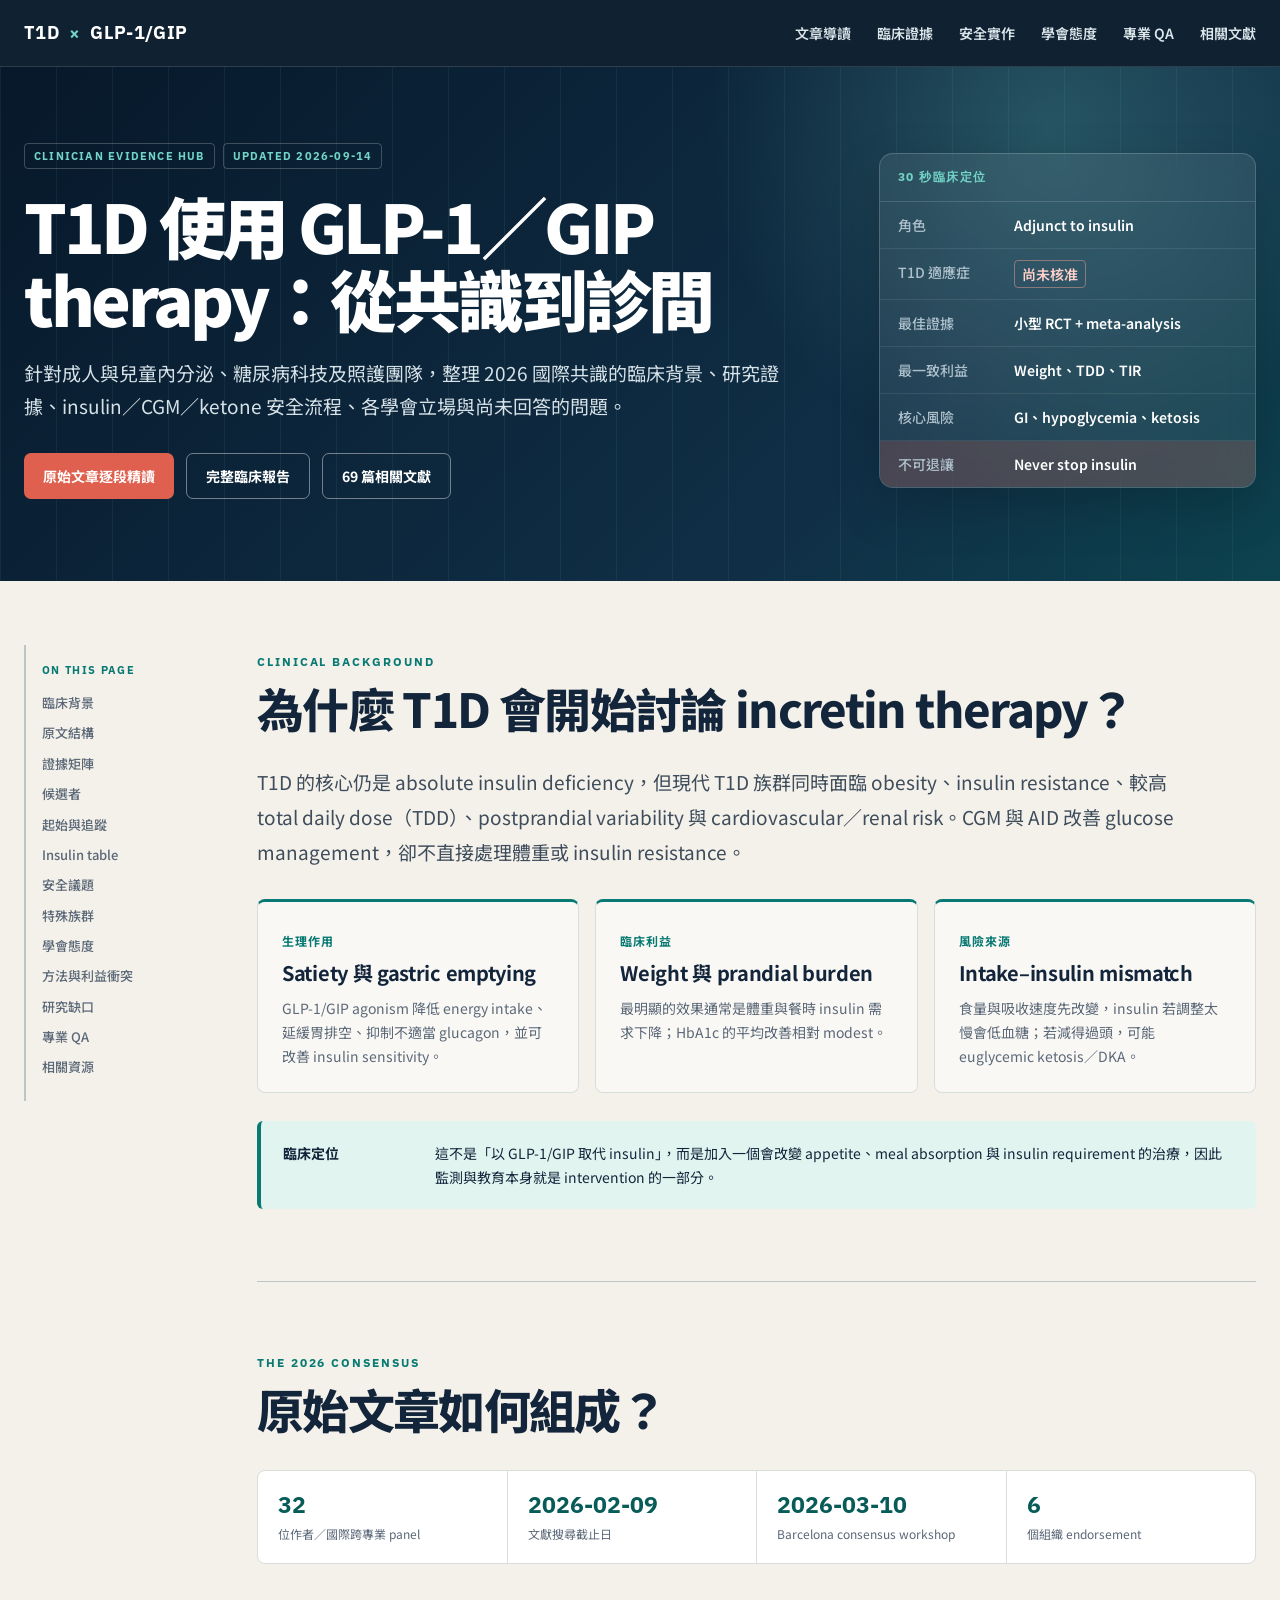
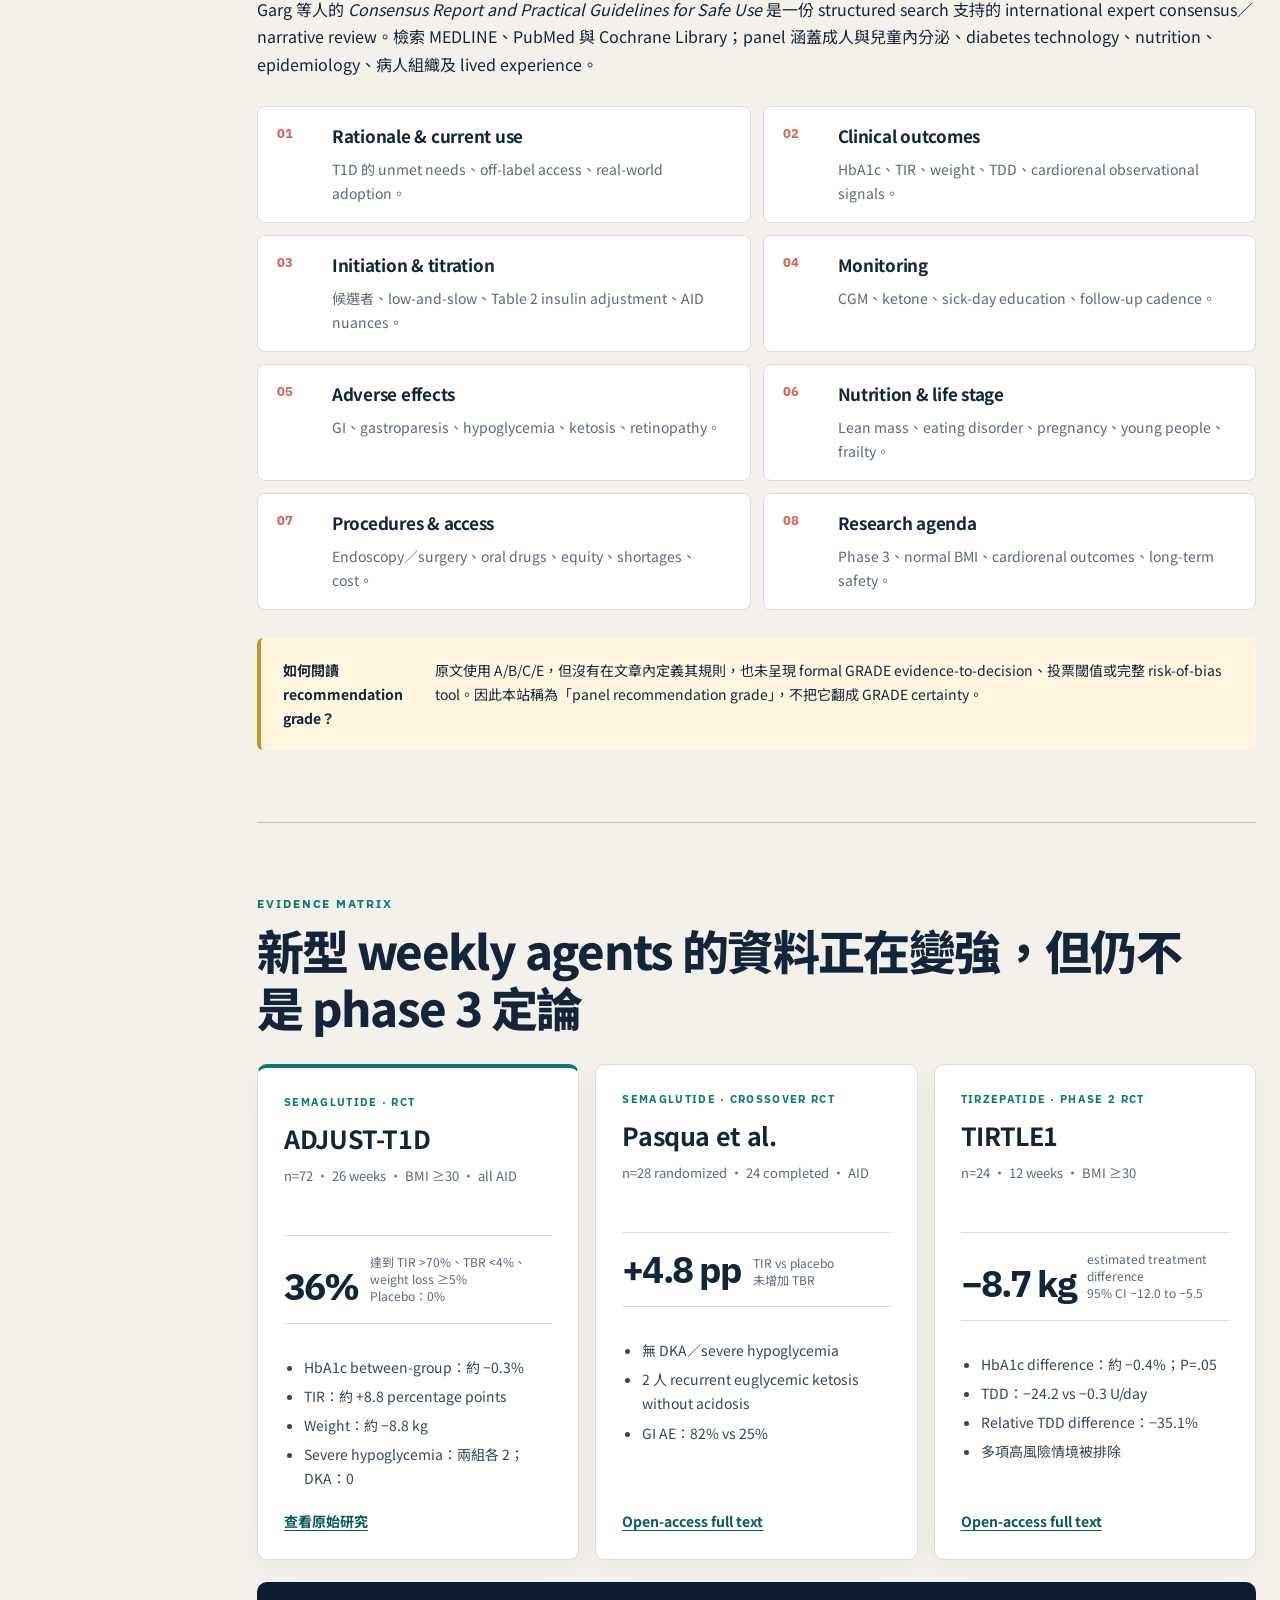
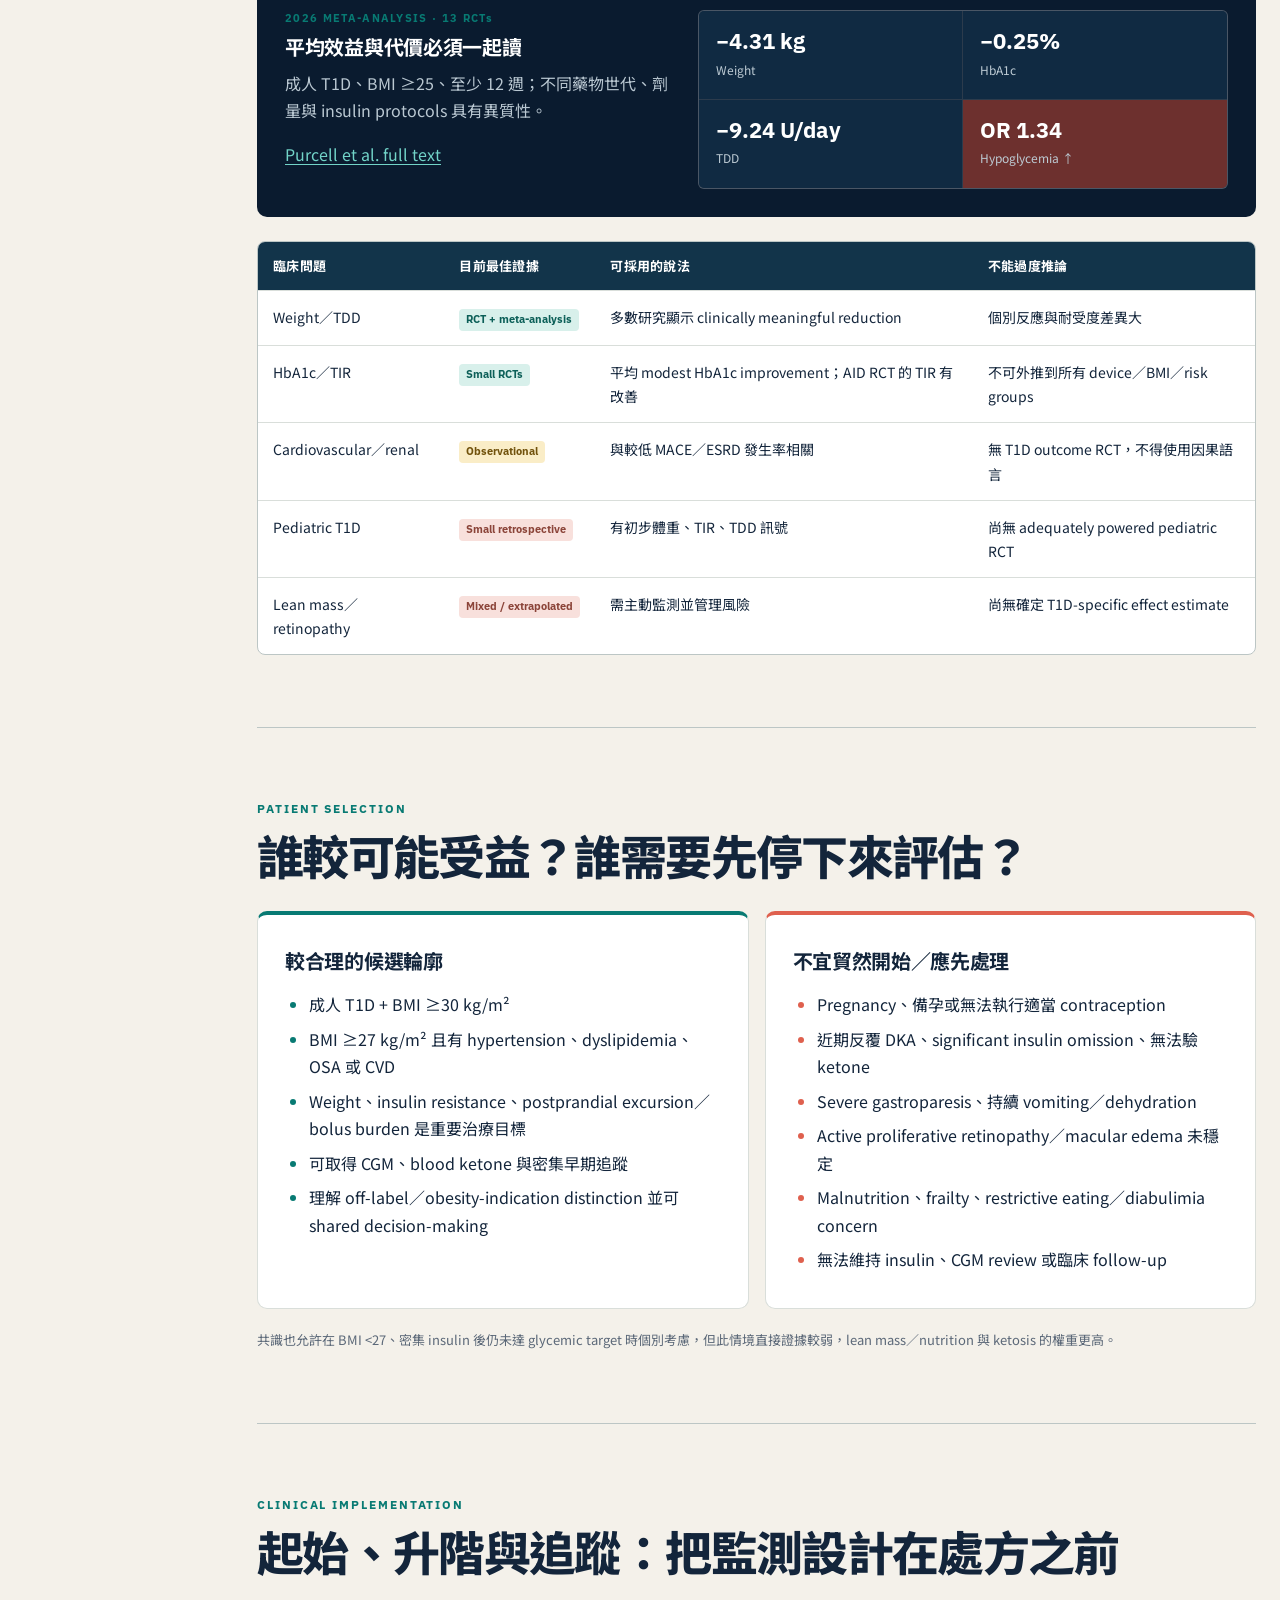
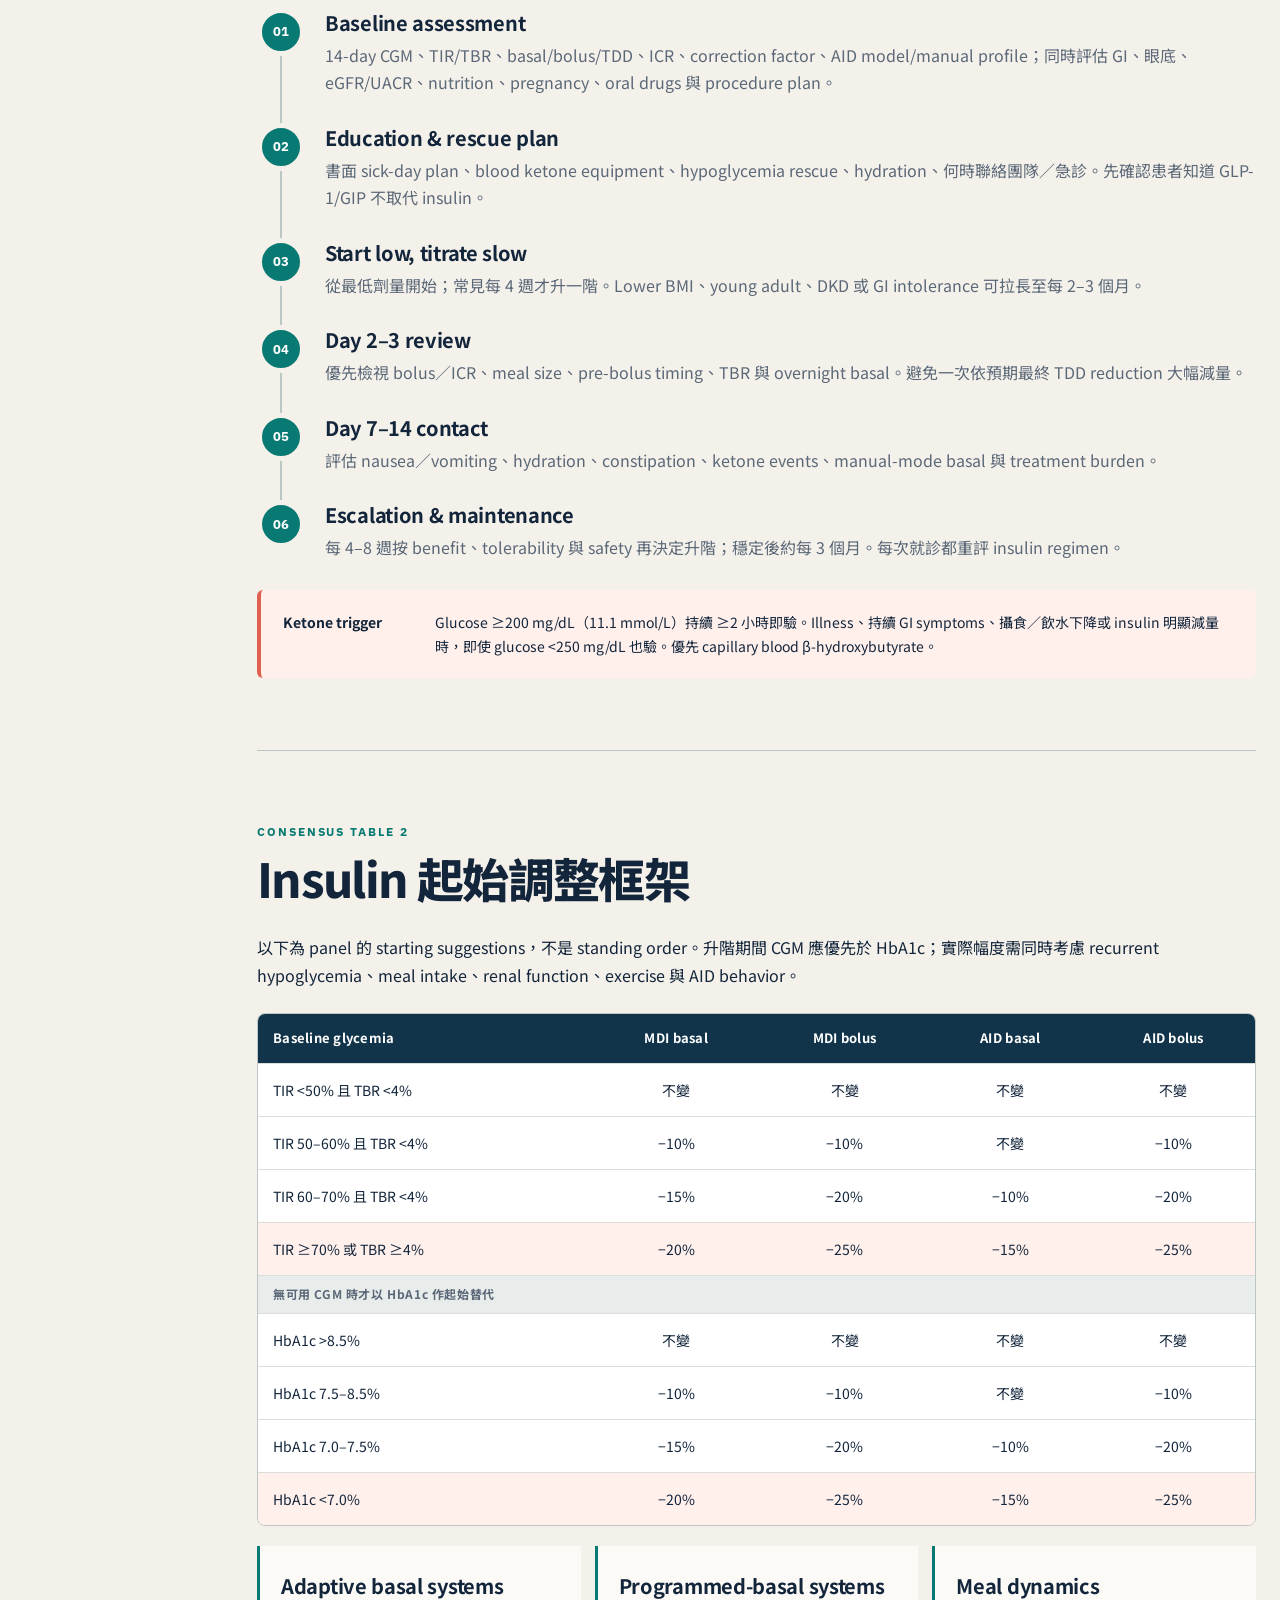
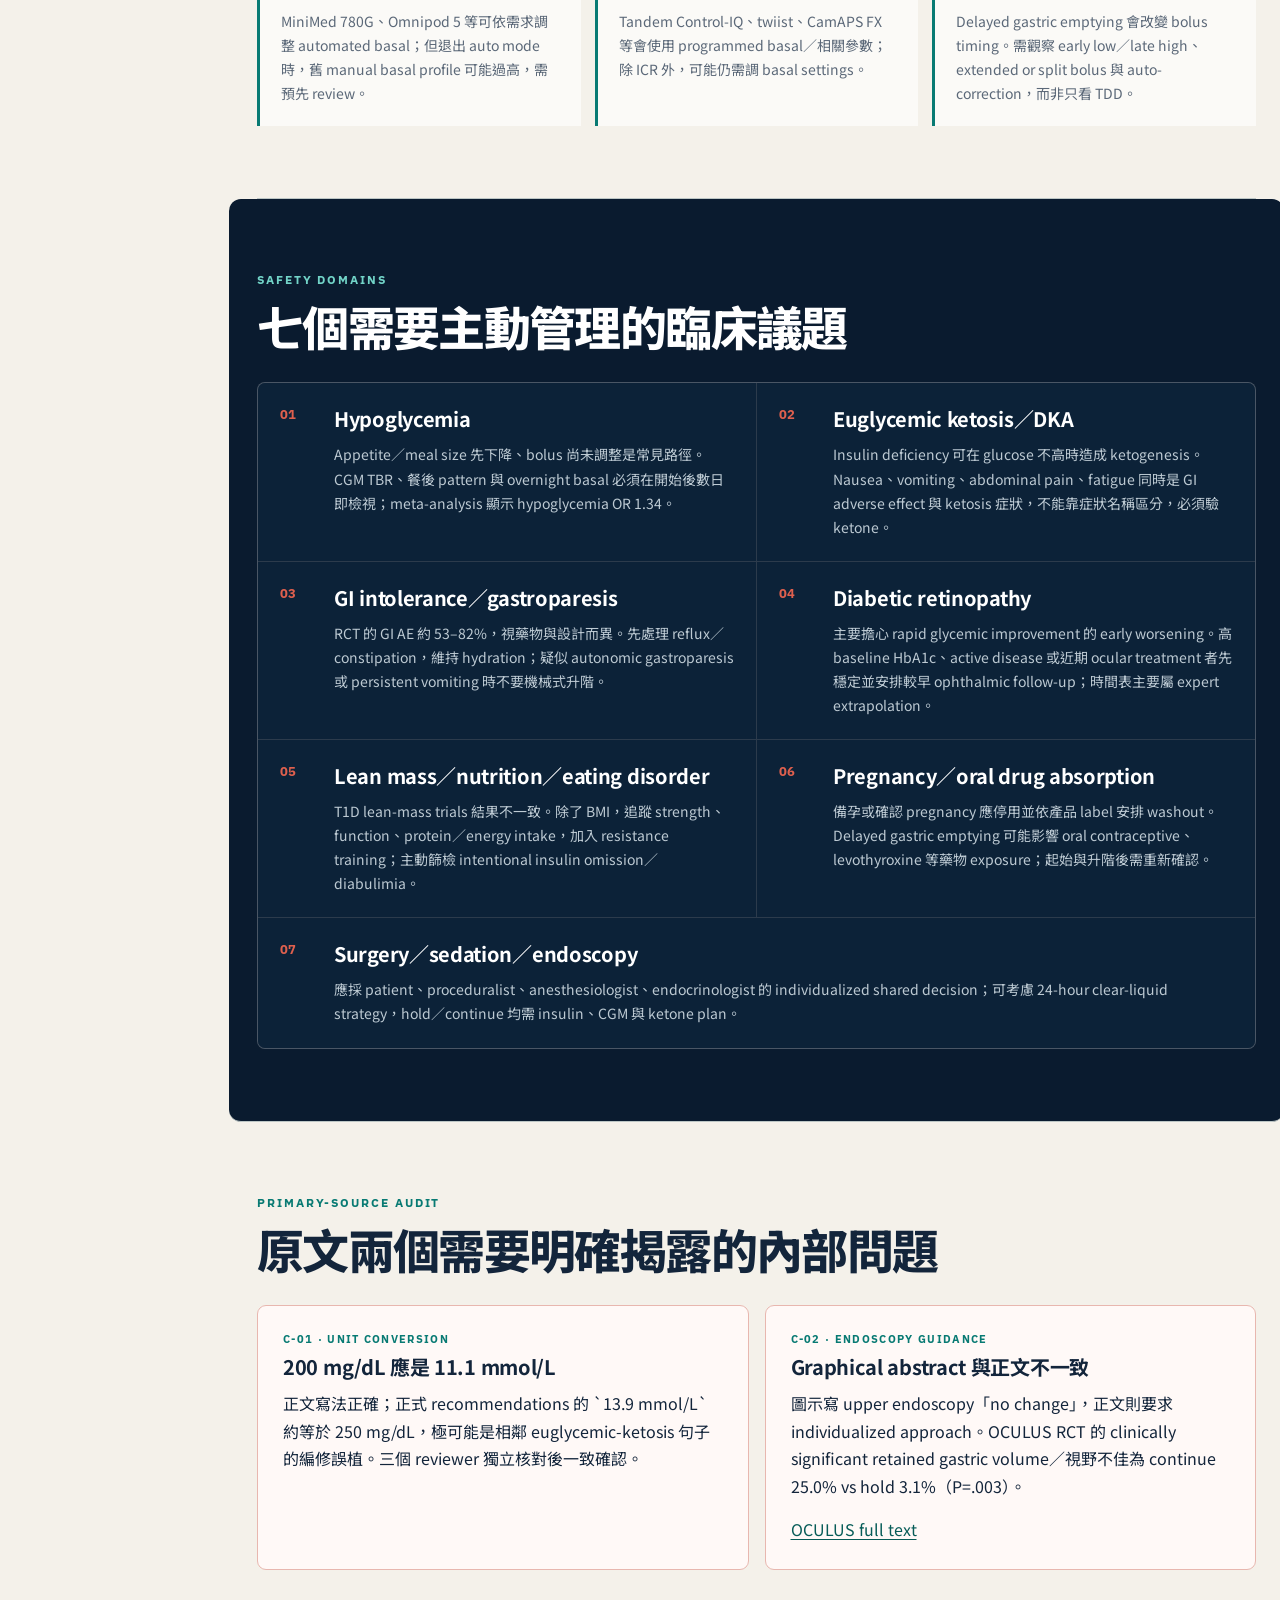
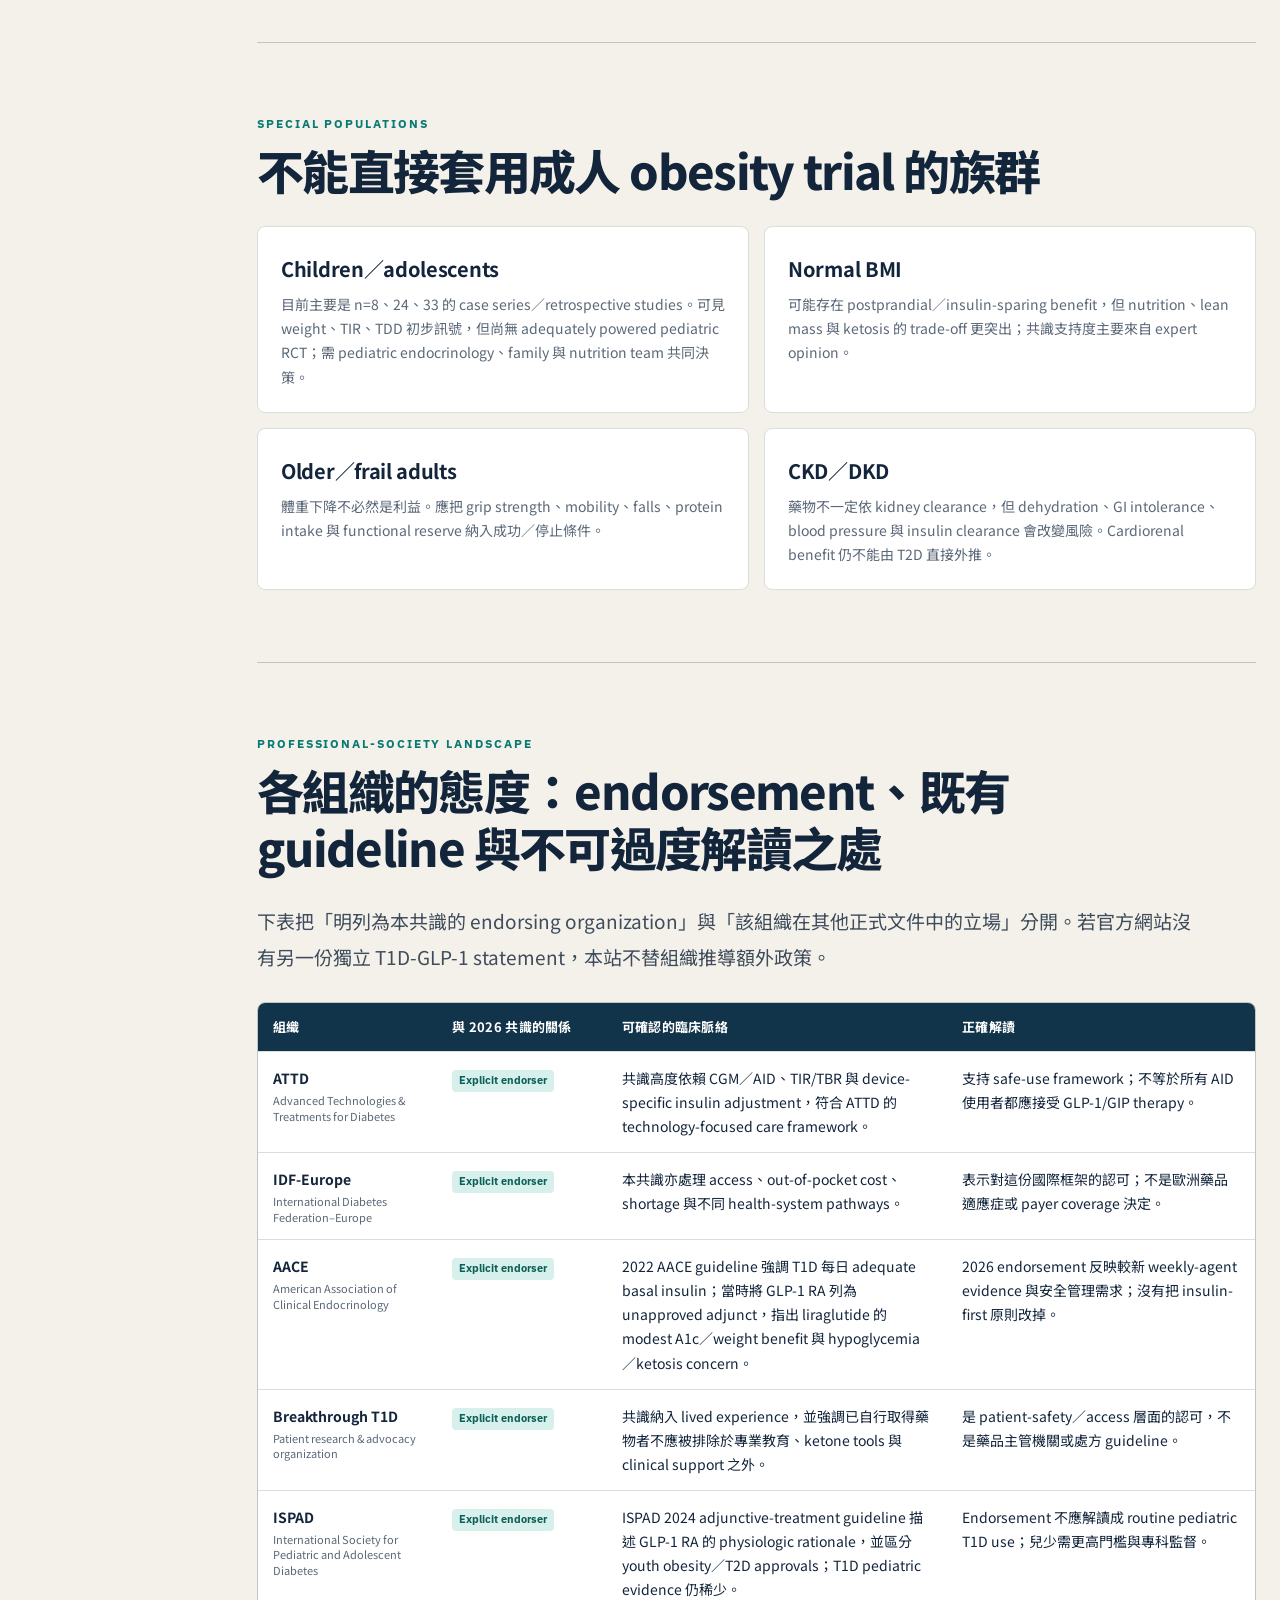
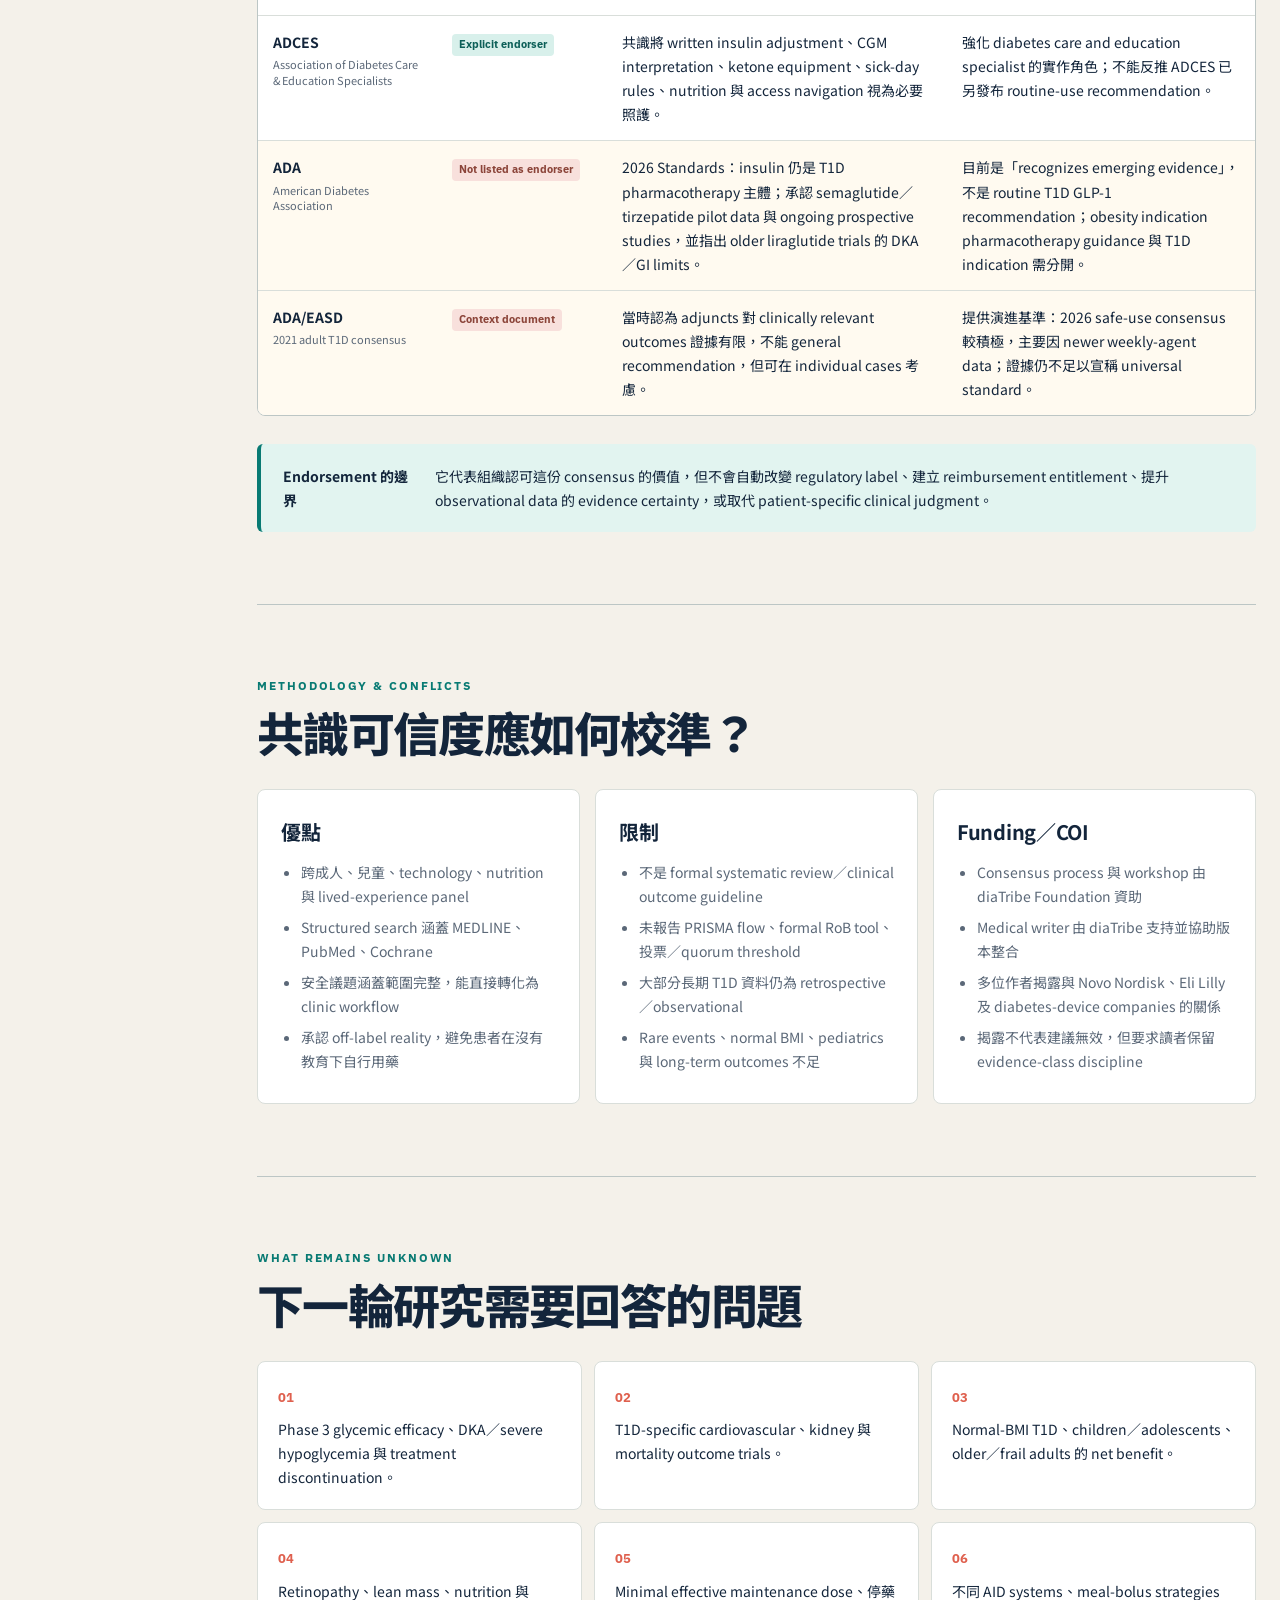
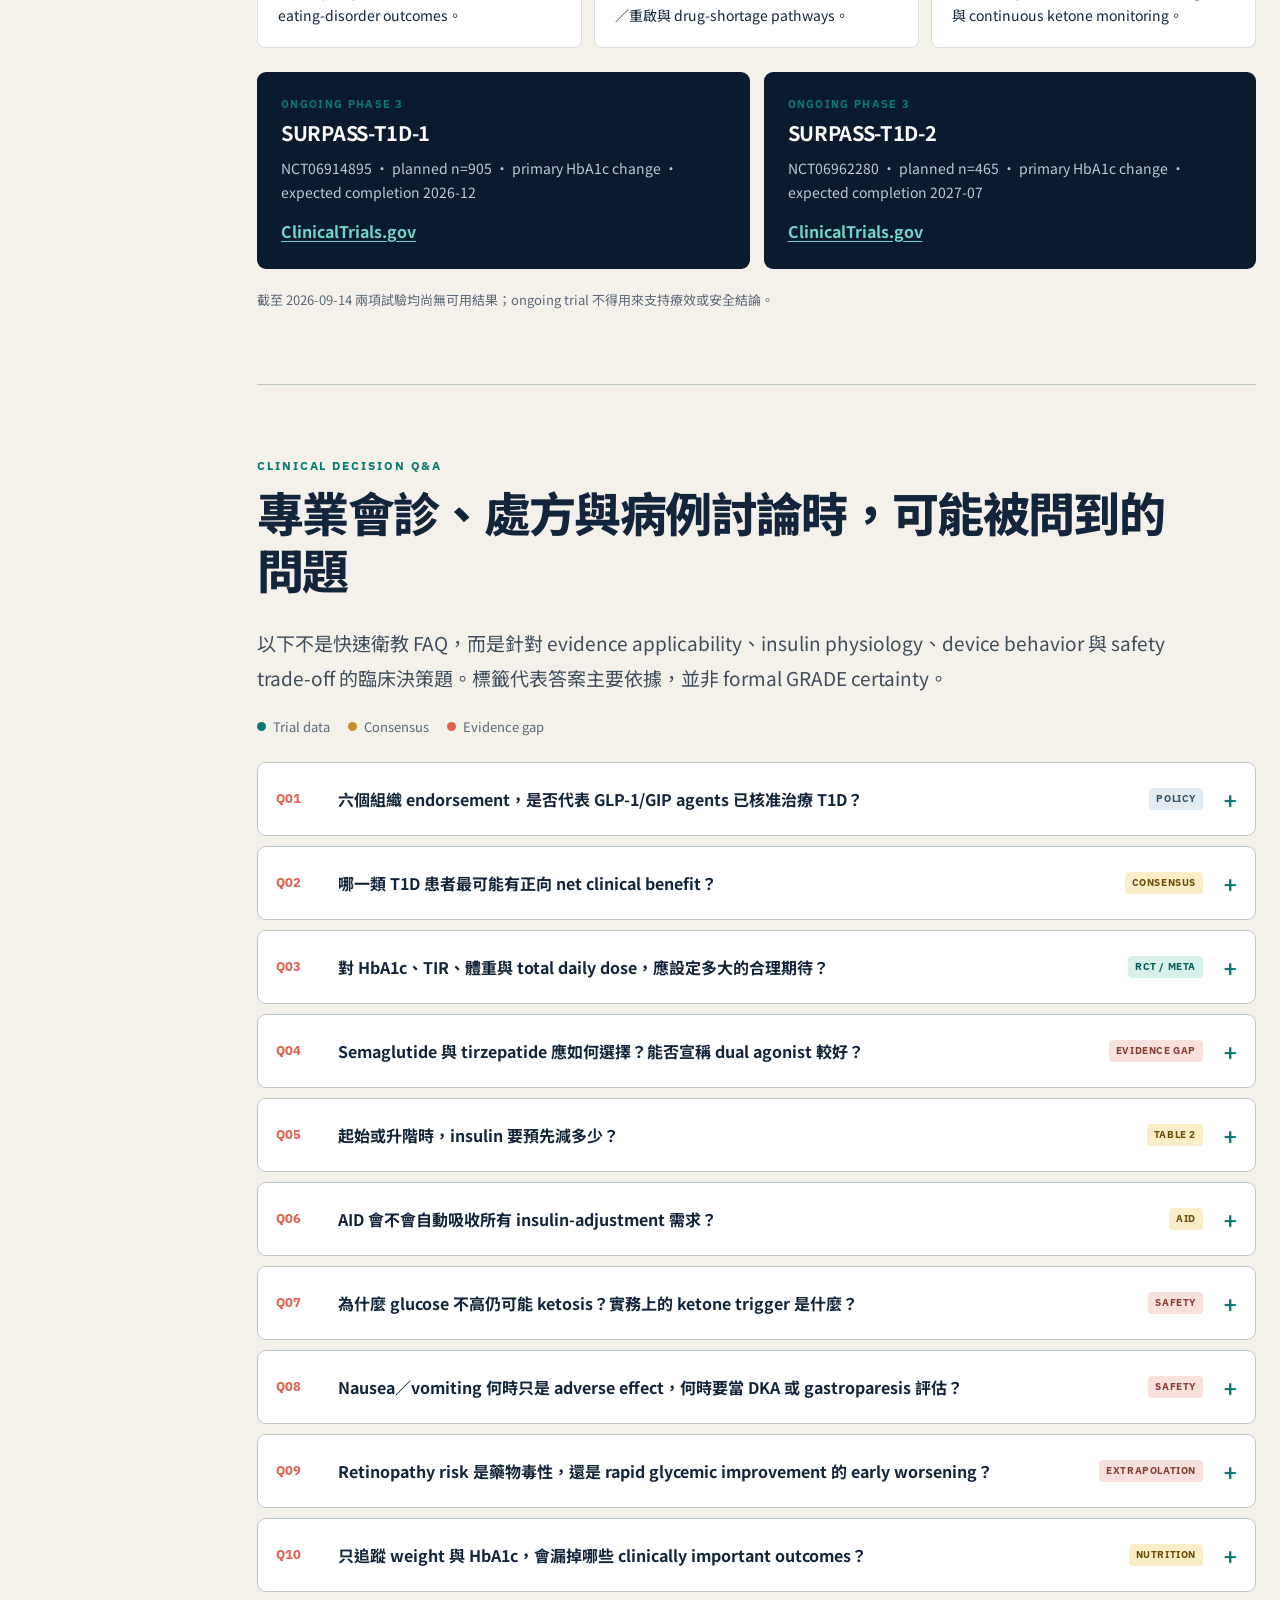
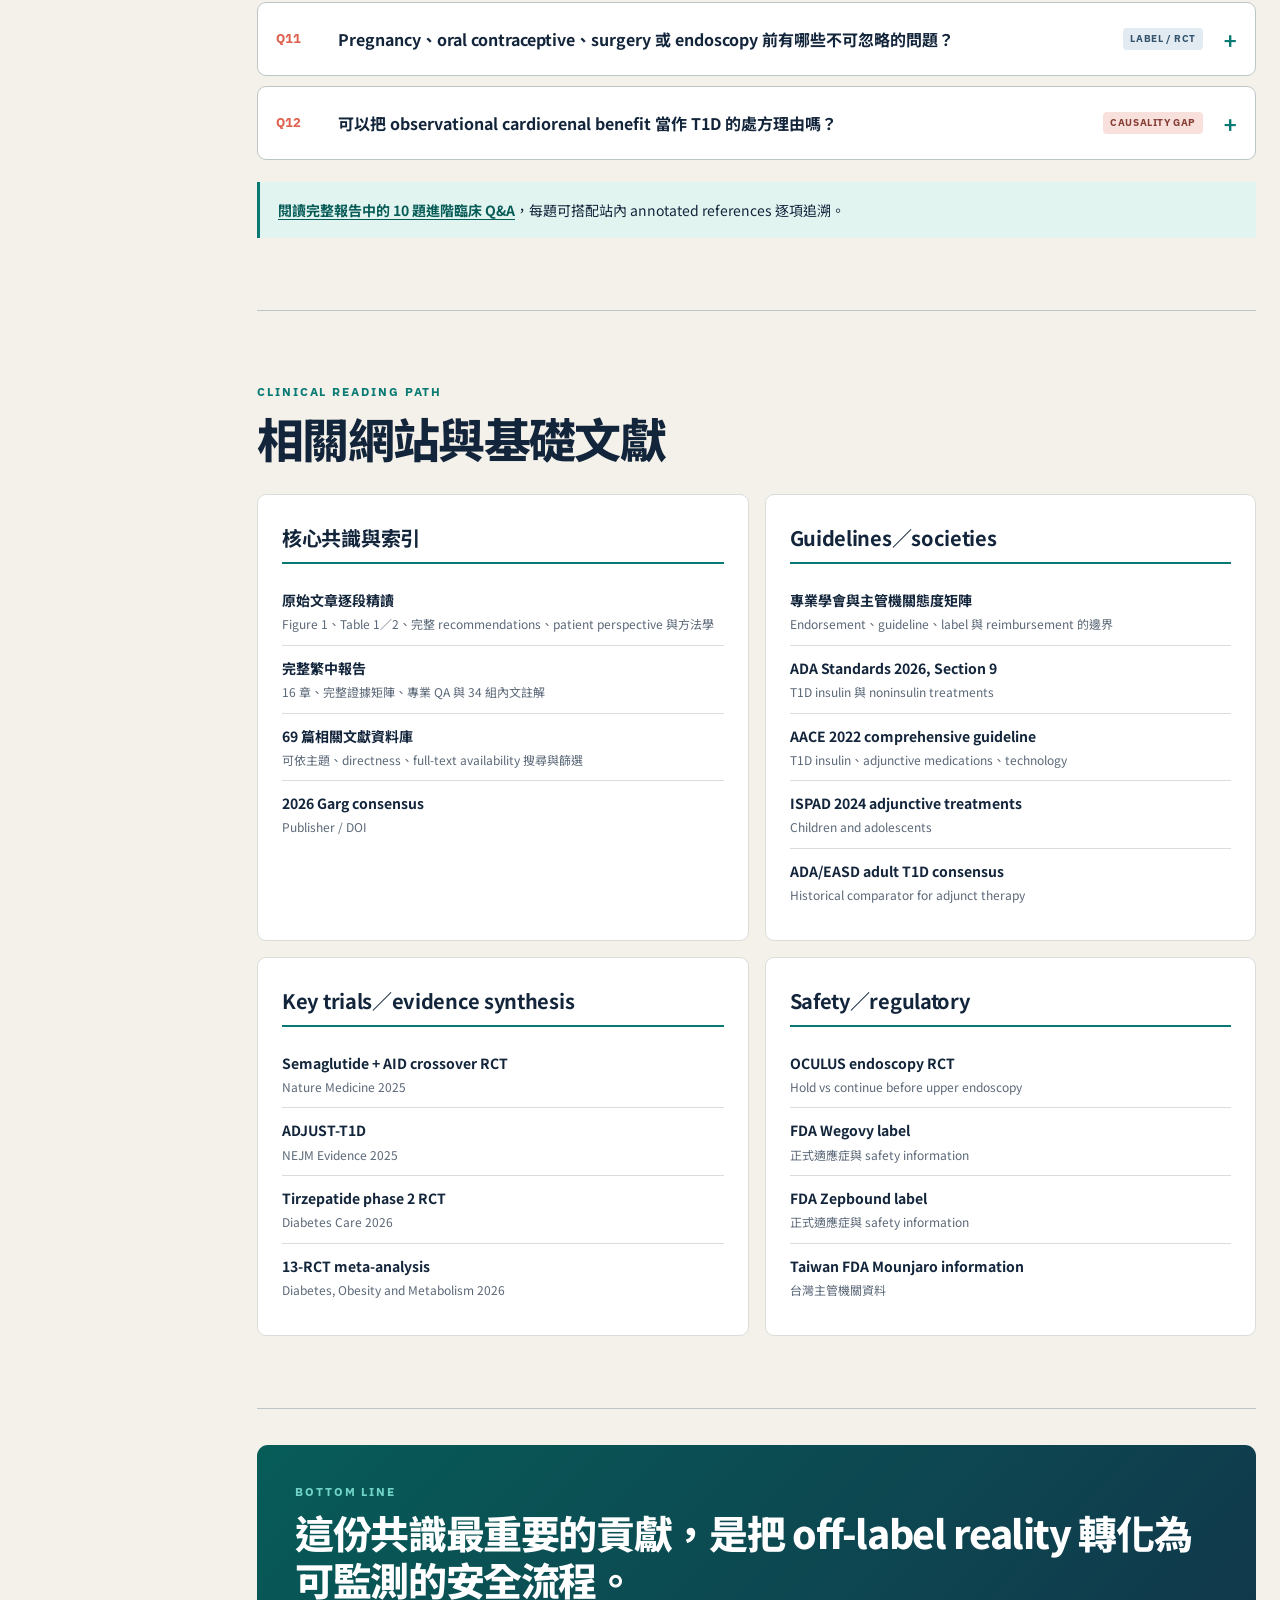
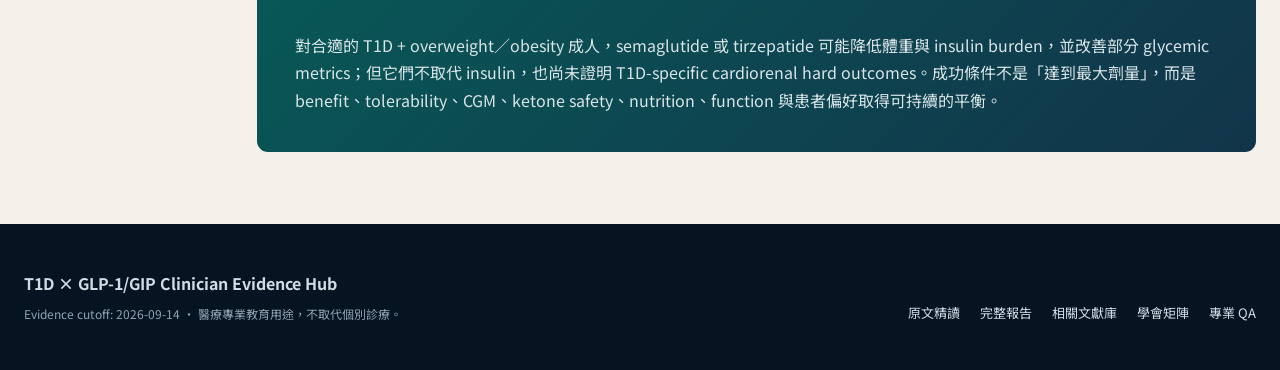
==== commit 7322dafe: "Add professional reference article library" ====
--- a/docs/index.html
+++ b/docs/index.html
@@ -21,7 +21,7 @@
         <a href="#practice">安全實作</a>
         <a href="#societies">學會態度</a>
         <a href="#qa">專業 QA</a>
-        <a href="#resources">資源</a>
+        <a href="references.html">相關文獻</a>
       </div>
     </nav>
   </header>
@@ -35,7 +35,7 @@
         <div class="actions">
           <a class="button primary" href="original-article.html">原始文章逐段精讀</a>
           <a class="button secondary" href="report.html">完整臨床報告</a>
-          <a class="button secondary" href="https://doi.org/10.1177/15209156261449879">原始共識 DOI</a>
+          <a class="button secondary" href="references.html">69 篇相關文獻</a>
         </div>
       </div>
       <aside class="orientation" aria-label="快速臨床定位">
@@ -360,7 +360,7 @@
         <p class="kicker">CLINICAL READING PATH</p>
         <h2>相關網站與基礎文獻</h2>
         <div class="resource-groups">
-          <div><h3>核心共識與索引</h3><a href="original-article.html"><b>原始文章逐段精讀</b><span>Figure 1、Table 1／2、完整 recommendations、patient perspective 與方法學</span></a><a href="report.html"><b>完整繁中報告</b><span>站內閱讀版：16 章、完整證據矩陣、專業 QA 與 34 組 annotated references</span></a><a href="https://doi.org/10.1177/15209156261449879"><b>2026 Garg consensus</b><span>Publisher / DOI</span></a><a href="https://pubmed.ncbi.nlm.nih.gov/42246488/"><b>PubMed record</b><span>Abstract、authors、MeSH／publication record</span></a></div>
+          <div><h3>核心共識與索引</h3><a href="original-article.html"><b>原始文章逐段精讀</b><span>Figure 1、Table 1／2、完整 recommendations、patient perspective 與方法學</span></a><a href="report.html"><b>完整繁中報告</b><span>16 章、完整證據矩陣、專業 QA 與 34 組內文註解</span></a><a href="references.html"><b>69 篇相關文獻資料庫</b><span>可依主題、directness、full-text availability 搜尋與篩選</span></a><a href="https://doi.org/10.1177/15209156261449879"><b>2026 Garg consensus</b><span>Publisher / DOI</span></a></div>
           <div><h3>Guidelines／societies</h3><a href="report.html#positions"><b>專業學會與主管機關態度矩陣</b><span>Endorsement、guideline、label 與 reimbursement 的邊界</span></a><a href="https://diabetesjournals.org/care/article/49/Supplement_1/S183/163934/9-Pharmacologic-Approaches-to-Glycemic-Treatment"><b>ADA Standards 2026, Section 9</b><span>T1D insulin 與 noninsulin treatments</span></a><a href="https://pmc.ncbi.nlm.nih.gov/articles/PMC10200071/"><b>AACE 2022 comprehensive guideline</b><span>T1D insulin、adjunctive medications、technology</span></a><a href="https://www.ispad.org/static/3b8e00b2-9f33-43a5-a84f9eda1accef64/ICPCG-Chapter-9-2024.pdf"><b>ISPAD 2024 adjunctive treatments</b><span>Children and adolescents</span></a><a href="https://pmc.ncbi.nlm.nih.gov/articles/PMC8481000/"><b>ADA/EASD adult T1D consensus</b><span>Historical comparator for adjunct therapy</span></a></div>
           <div><h3>Key trials／evidence synthesis</h3><a href="https://pmc.ncbi.nlm.nih.gov/articles/PMC12003151/"><b>Semaglutide + AID crossover RCT</b><span>Nature Medicine 2025</span></a><a href="https://doi.org/10.1056/EVIDoa2500173"><b>ADJUST-T1D</b><span>NEJM Evidence 2025</span></a><a href="https://pmc.ncbi.nlm.nih.gov/articles/PMC12719702/"><b>Tirzepatide phase 2 RCT</b><span>Diabetes Care 2026</span></a><a href="https://pmc.ncbi.nlm.nih.gov/articles/PMC12673429/"><b>13-RCT meta-analysis</b><span>Diabetes, Obesity and Metabolism 2026</span></a></div>
           <div><h3>Safety／regulatory</h3><a href="https://pmc.ncbi.nlm.nih.gov/articles/PMC12993733/"><b>OCULUS endoscopy RCT</b><span>Hold vs continue before upper endoscopy</span></a><a href="https://www.accessdata.fda.gov/drugsatfda_docs/label/2025/218316Orig1s000lbl.pdf"><b>FDA Wegovy label</b><span>正式適應症與 safety information</span></a><a href="https://www.accessdata.fda.gov/drugsatfda_docs/label/2025/217806Orig1s020lbl.pdf"><b>FDA Zepbound label</b><span>正式適應症與 safety information</span></a><a href="https://www.fda.gov.tw/tc/includes/GetFile.ashx?cid=44254&amp;id=f638289376695123554"><b>Taiwan FDA Mounjaro information</b><span>台灣主管機關資料</span></a></div>
@@ -378,7 +378,7 @@
   <footer>
     <div class="wrap footer-grid">
       <div><strong>T1D × GLP-1/GIP Clinician Evidence Hub</strong><p>Evidence cutoff: 2026-09-14 · 醫療專業教育用途，不取代個別診療。</p></div>
-      <div><a href="original-article.html">原文精讀</a><a href="report.html">完整報告</a><a href="report.html#positions">學會矩陣</a><a href="report.html#dilemmas">專業 QA</a><a href="report.html#references">文獻導讀</a></div>
+      <div><a href="original-article.html">原文精讀</a><a href="report.html">完整報告</a><a href="references.html">相關文獻庫</a><a href="report.html#positions">學會矩陣</a><a href="report.html#dilemmas">專業 QA</a></div>
     </div>
   </footer>
 </body>
